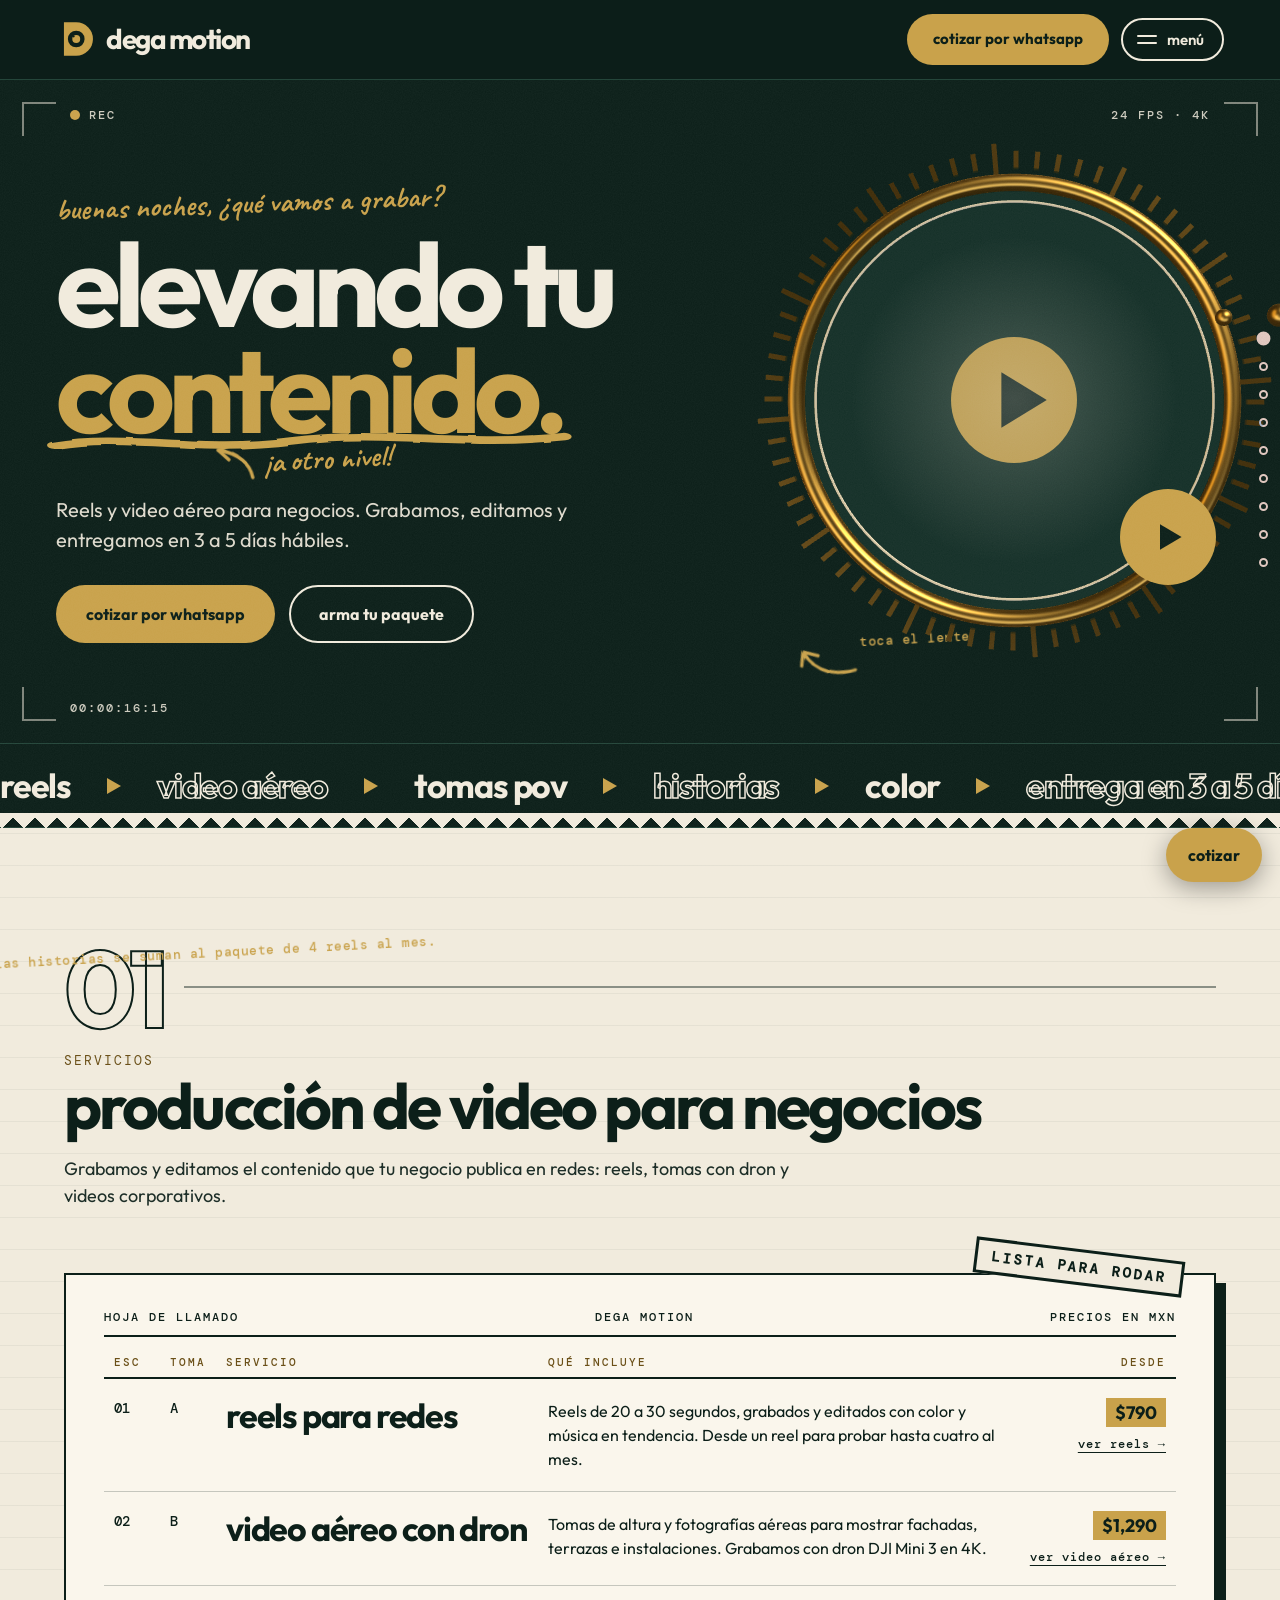
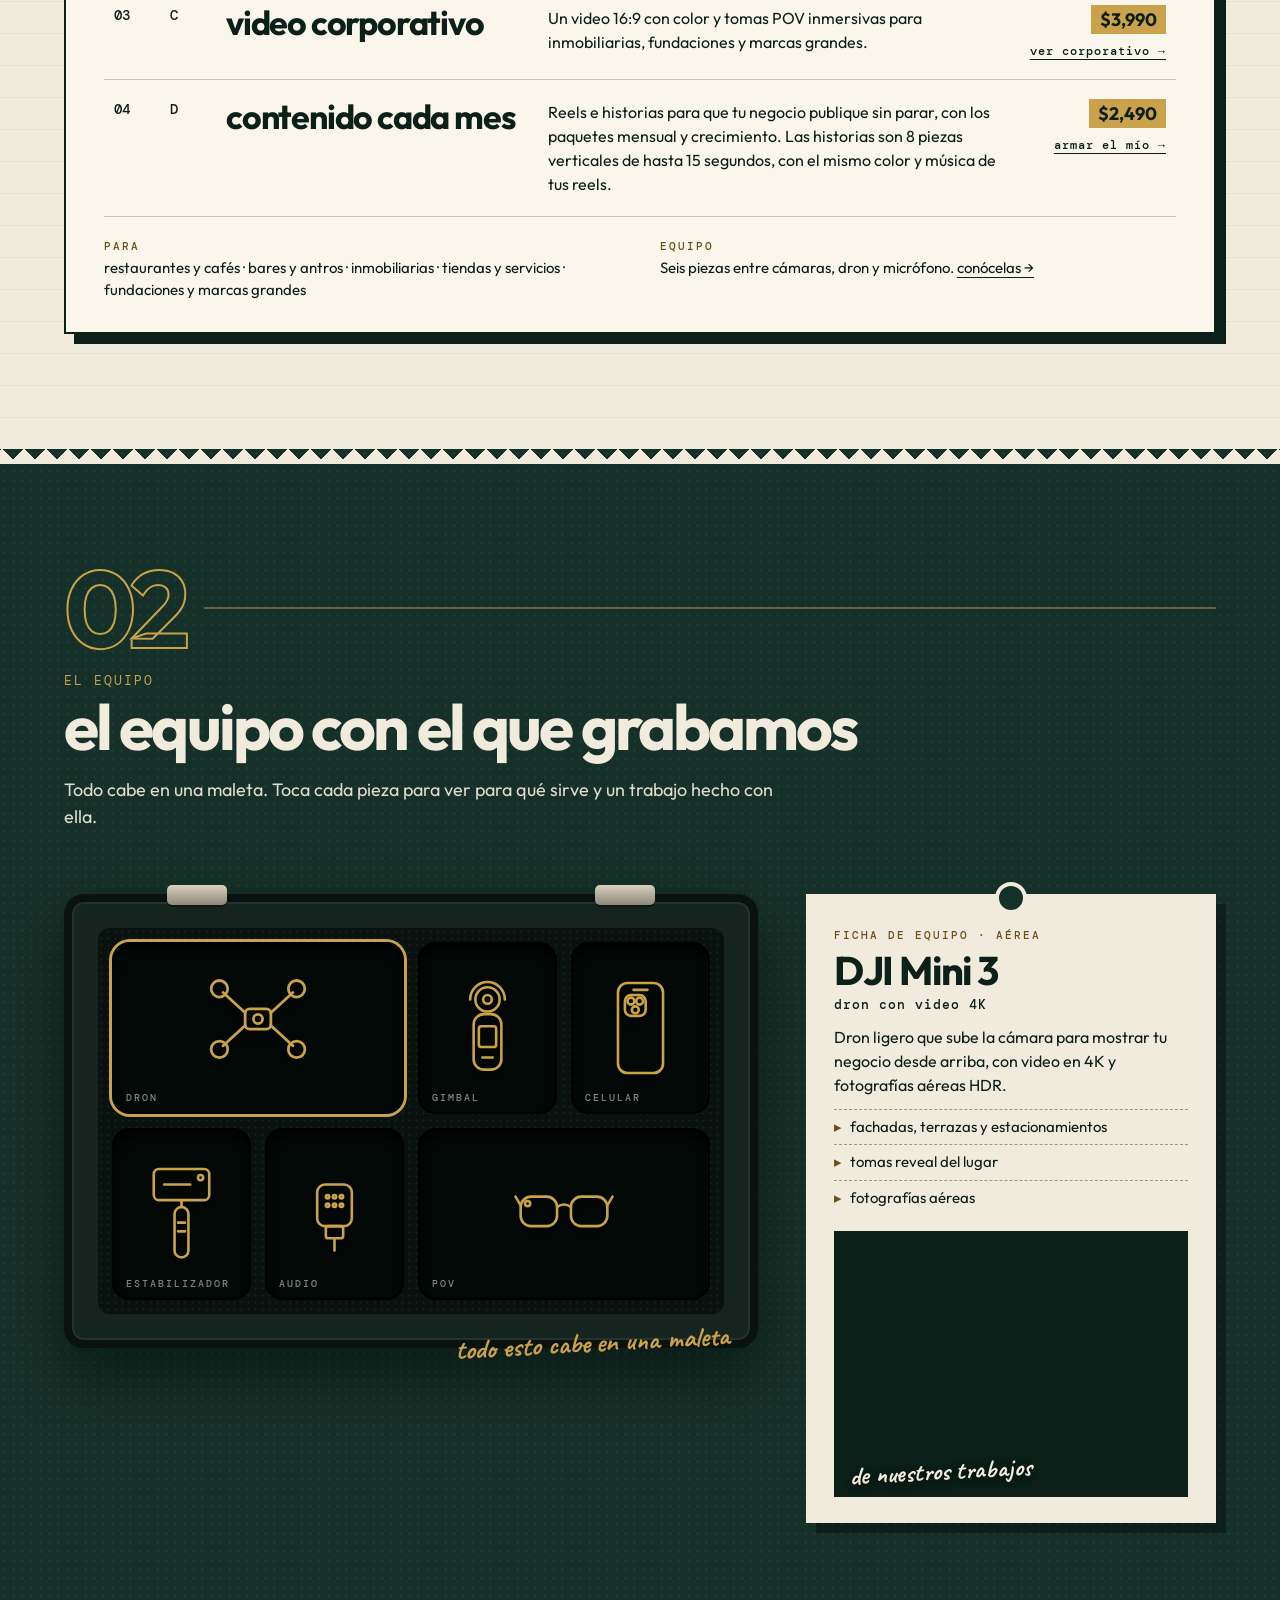
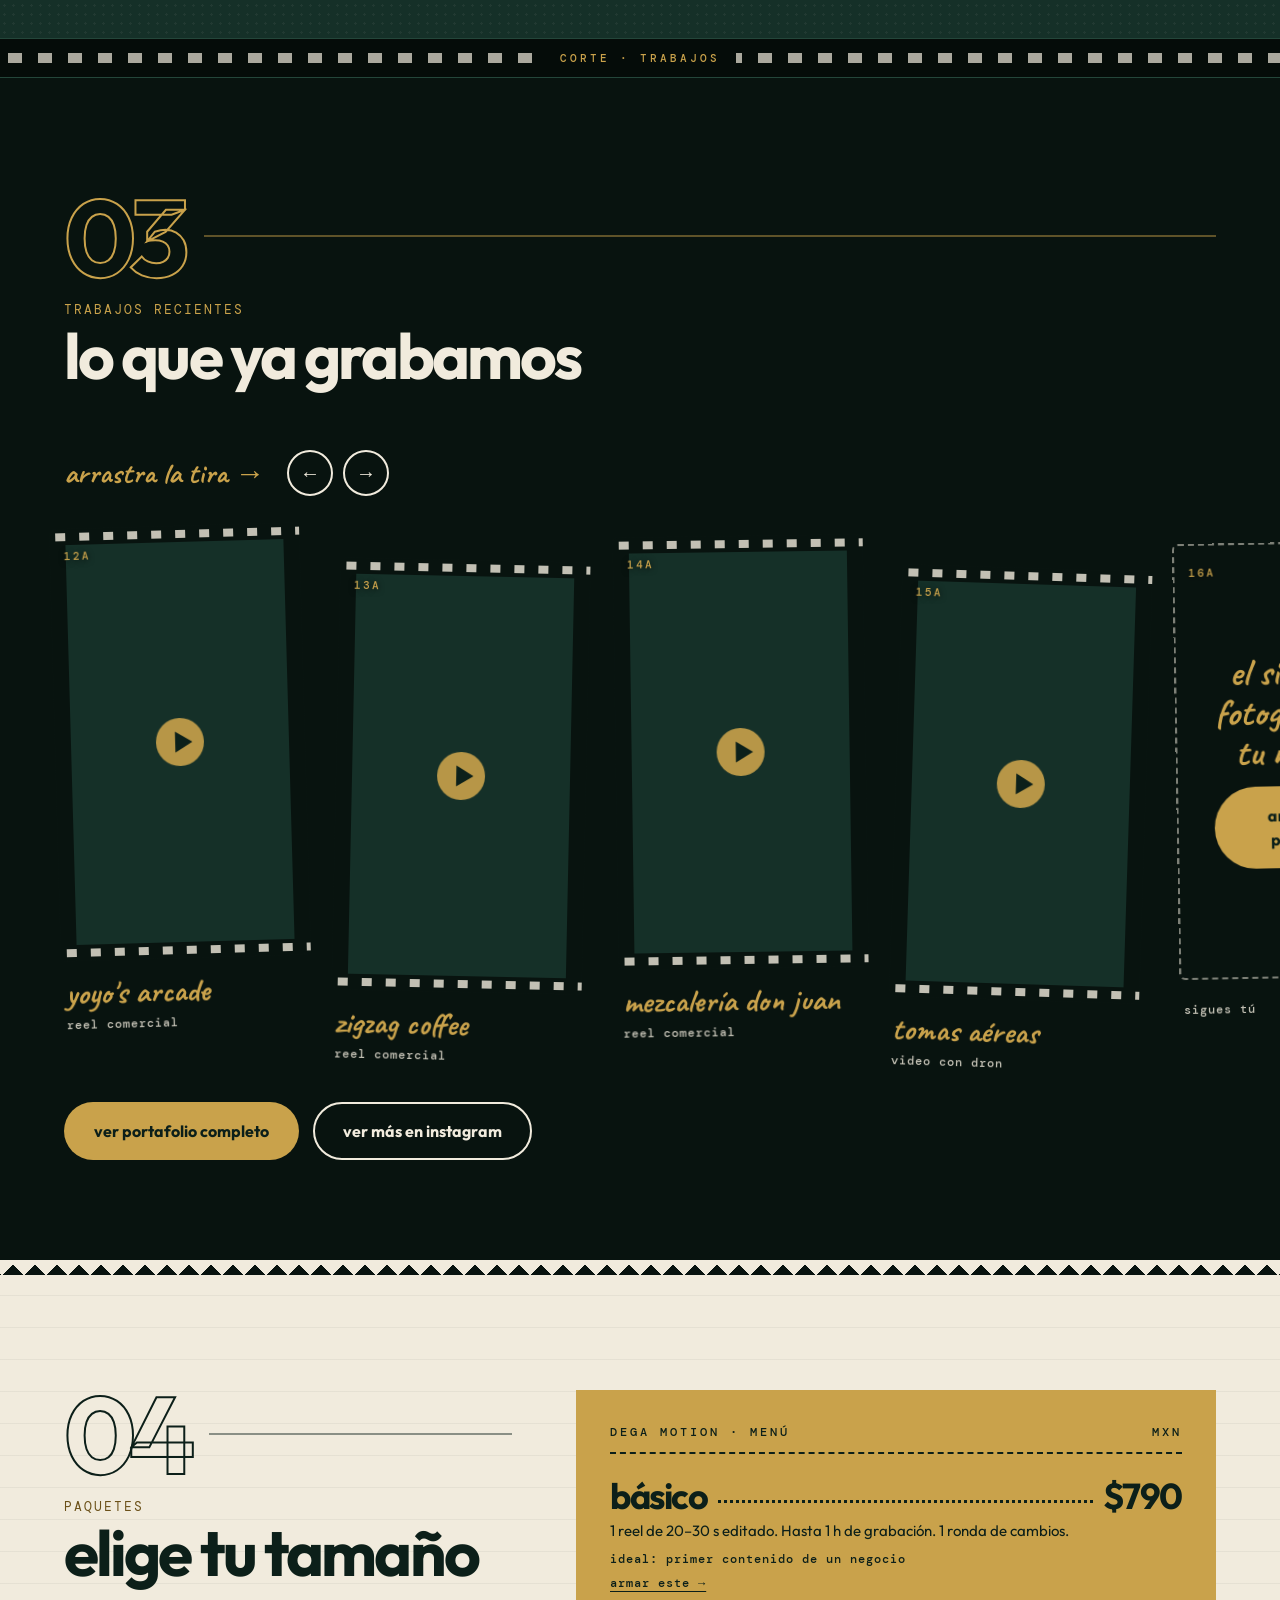
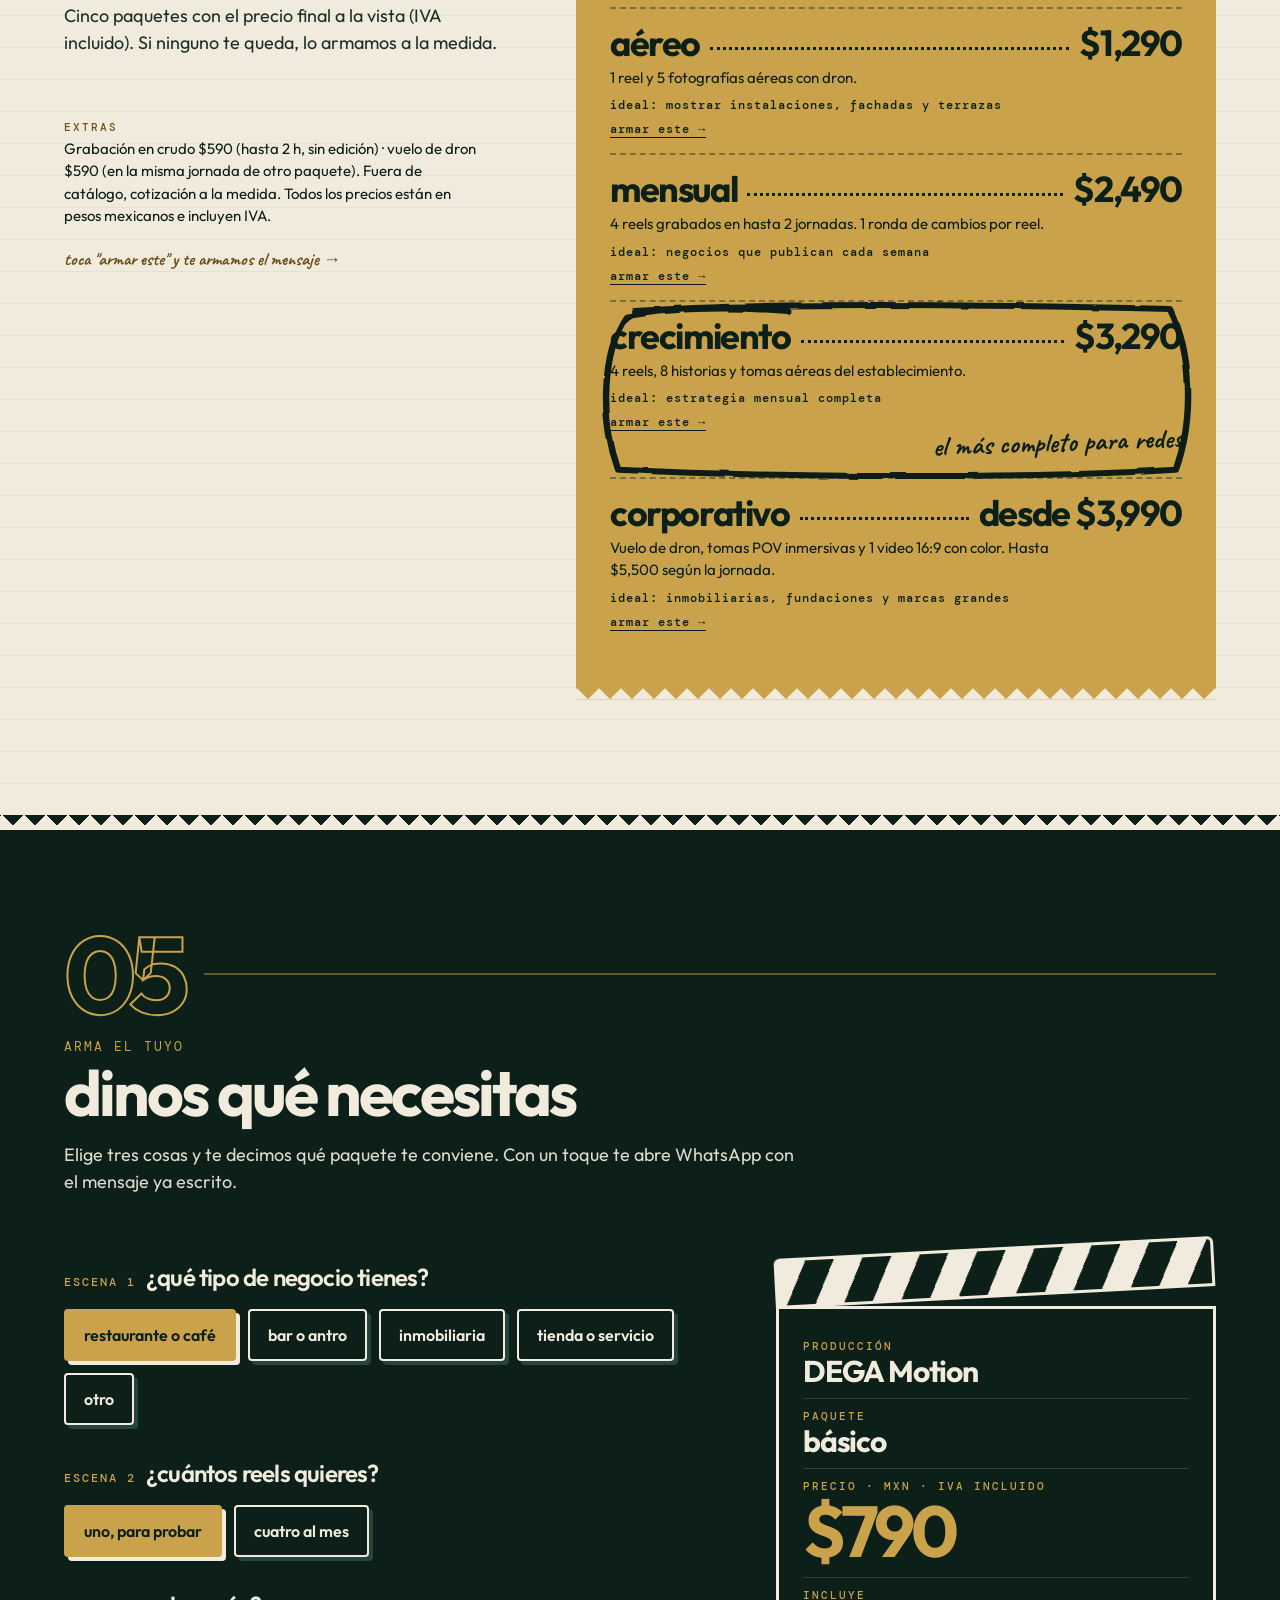
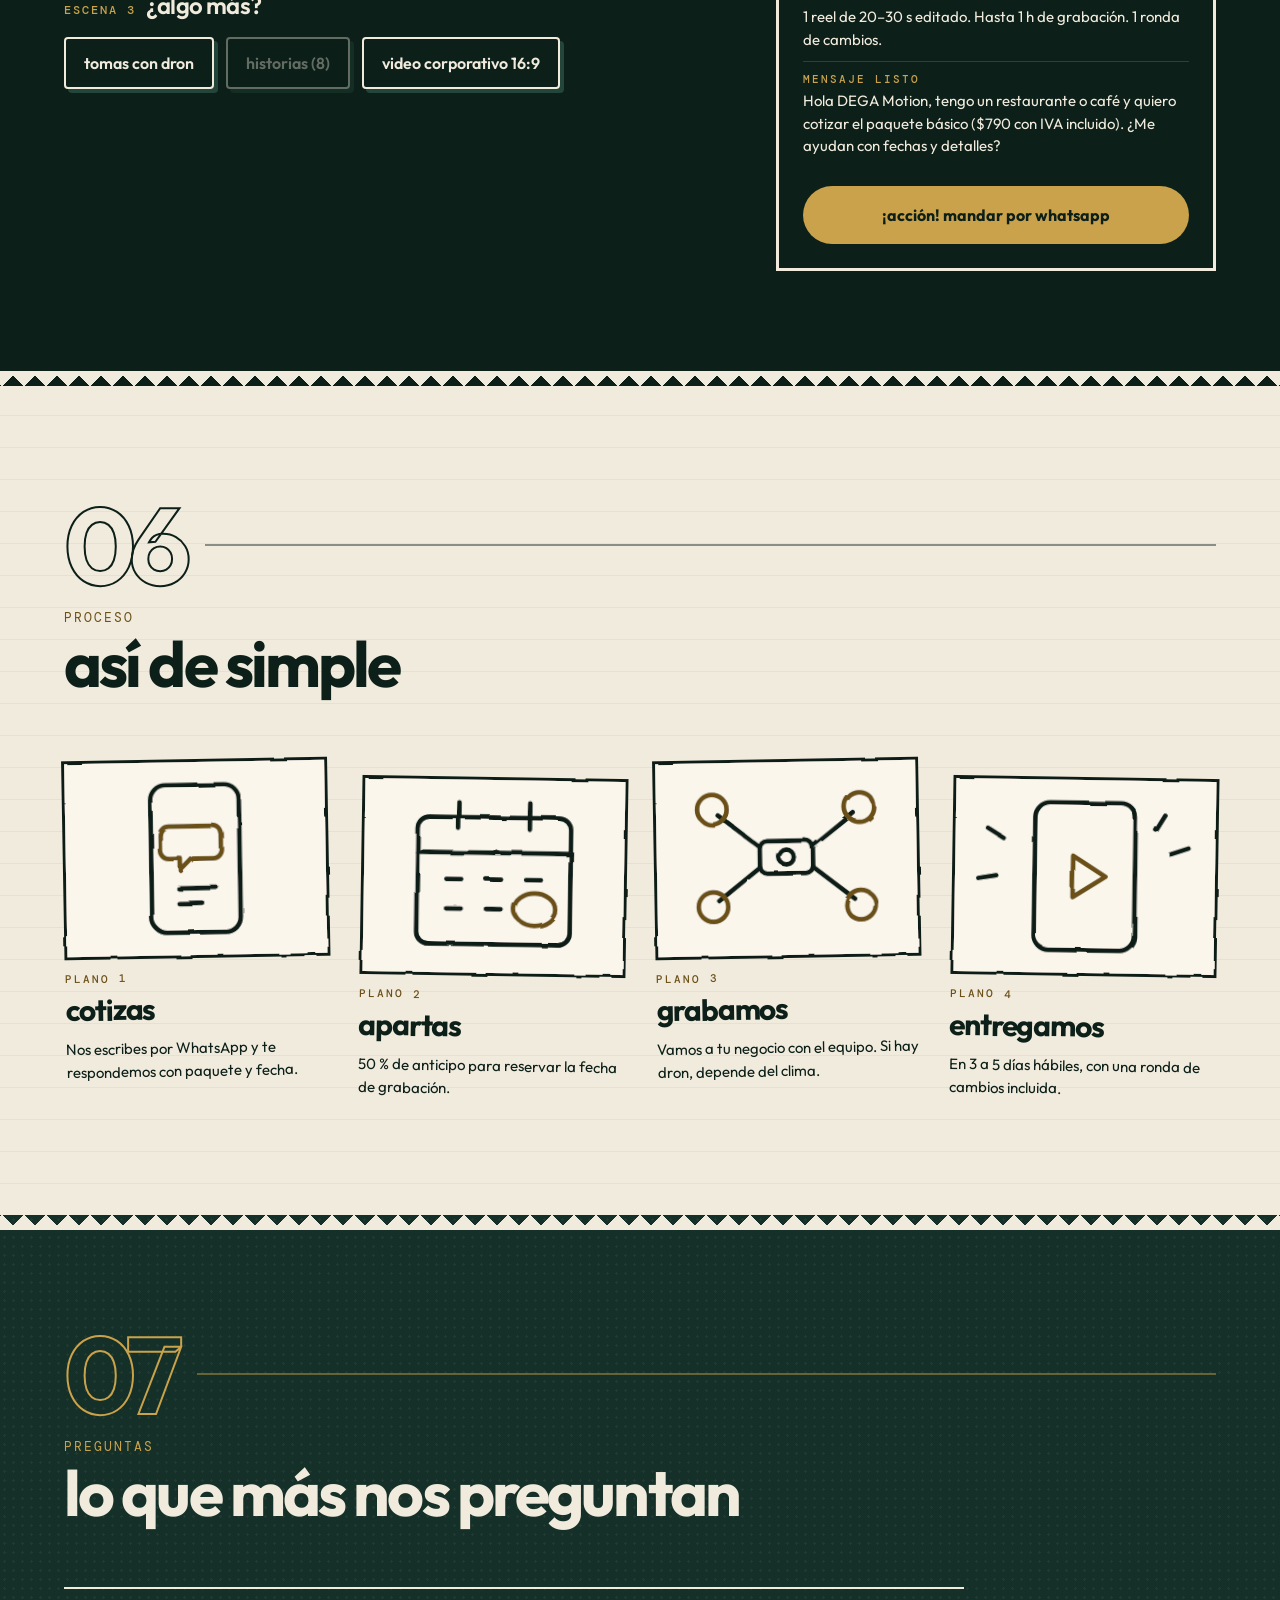
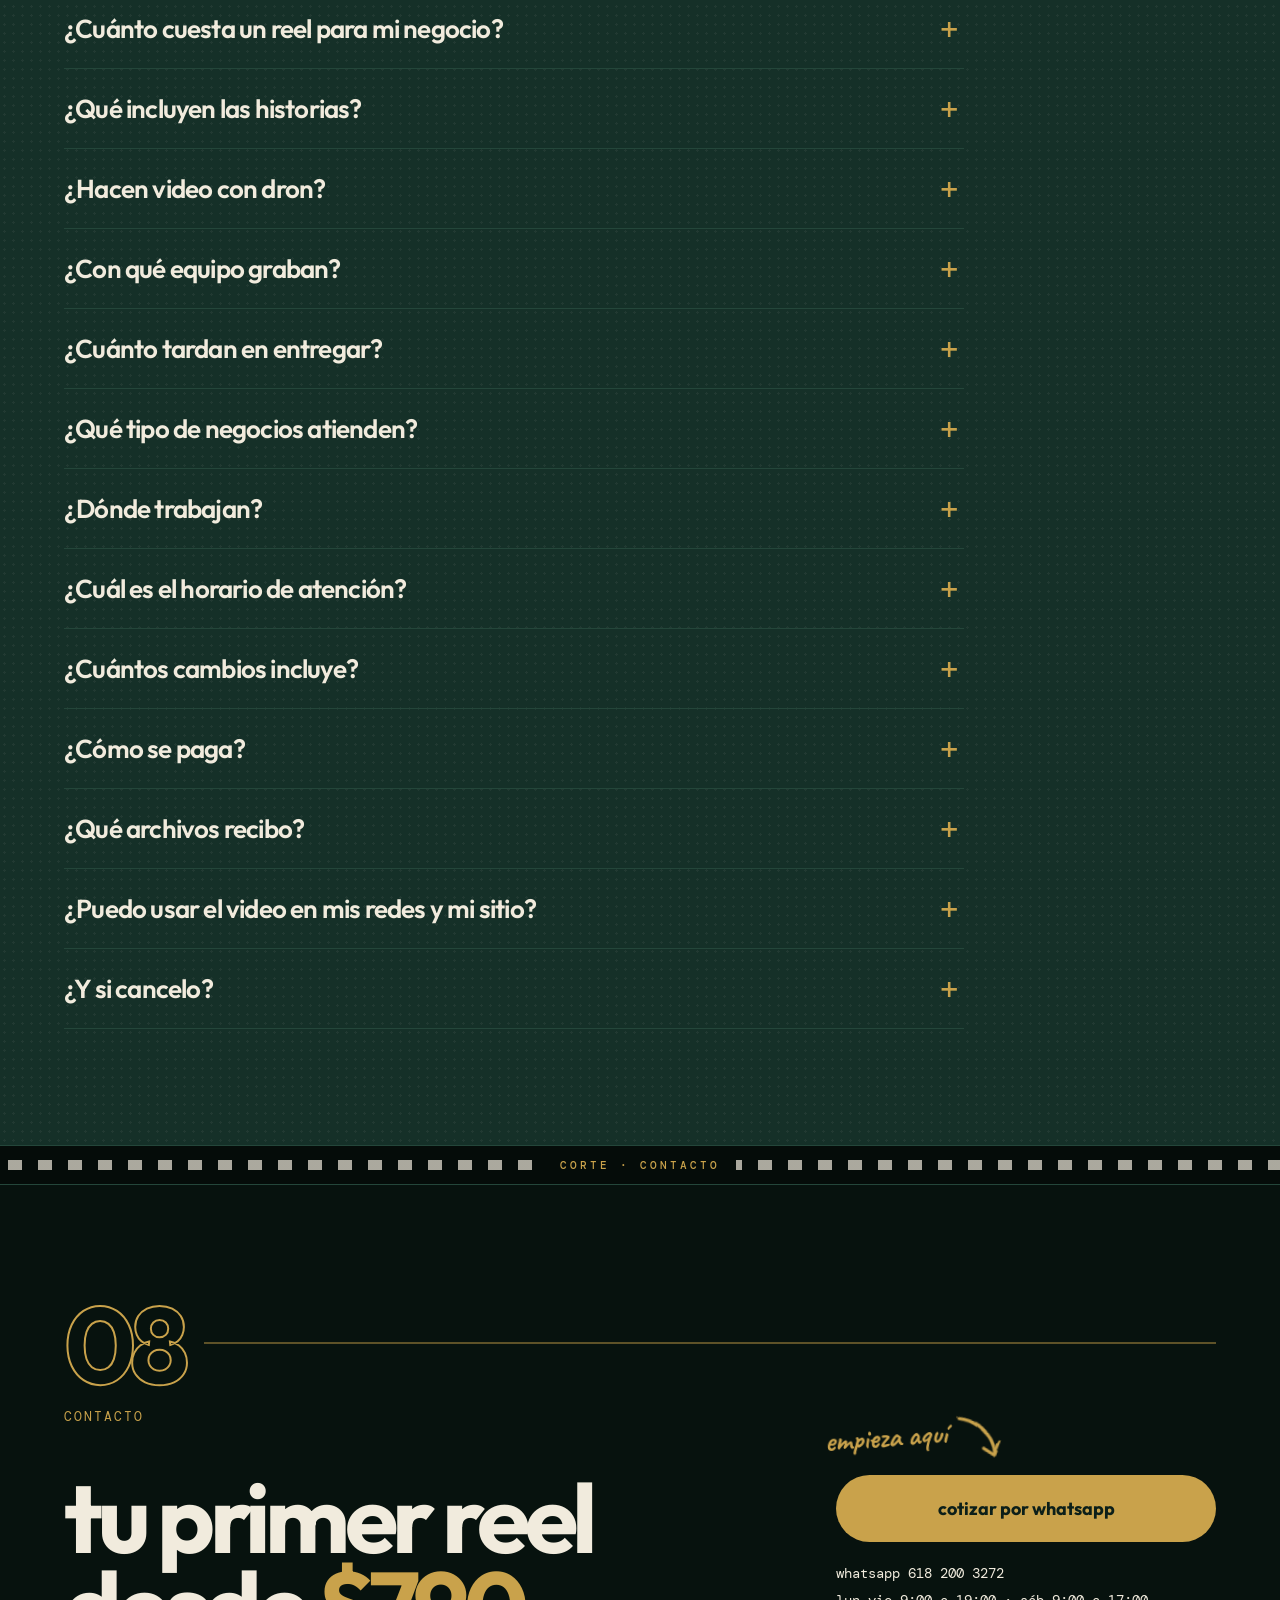
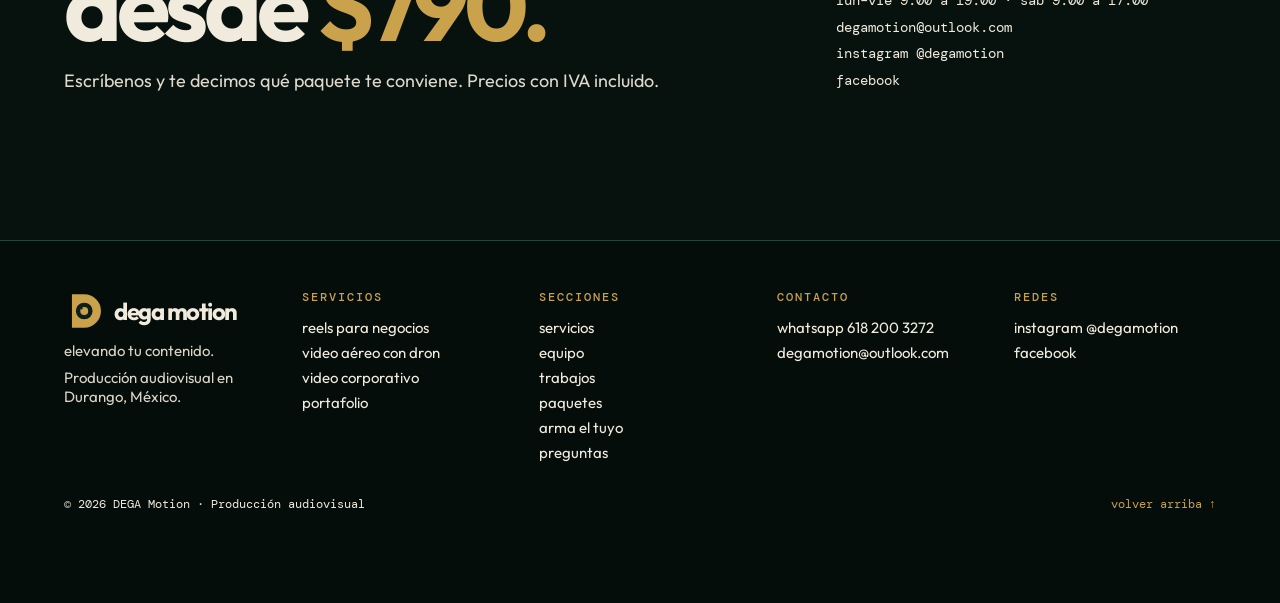
==== index.html @ 26758d65 "Precios: IVA incluido (texto, cotizador, FAQ y datos estructurados valueAddedTaxIncluded) Co-Authore" ====
<!doctype html>
<html lang="es-MX">
<head>
<meta charset="utf-8">
<meta name="viewport" content="width=device-width, initial-scale=1">
<title>Reels y video aéreo para negocios | DEGA Motion</title>
<meta name="description" content="Producción audiovisual para negocios: reels, video aéreo con dron y videos corporativos. Paquetes desde $790 MXN con IVA incluido y entrega en 3 a 5 días hábiles.">
<meta name="theme-color" content="#0C1F19">
<meta name="robots" content="index,follow,max-image-preview:large,max-snippet:-1,max-video-preview:-1">
<meta name="author" content="DEGA Motion">
<link rel="icon" href="assets/favicon.svg" type="image/svg+xml">
<link rel="icon" href="assets/favicon-32.png" sizes="32x32" type="image/png">
<link rel="apple-touch-icon" href="assets/apple-touch-icon.png">
<link rel="manifest" href="site.webmanifest">
<meta property="og:type" content="website">
<meta property="og:title" content="DEGA Motion | Reels y video aéreo para negocios">
<meta property="og:description" content="Elevando tu contenido. Reels, video aéreo con dron y videos corporativos. Paquetes desde $790 MXN con IVA incluido.">
<meta property="og:image" content="https://degamotion.com/assets/og-v4.png">
<meta property="og:image:width" content="1200">
<meta property="og:image:height" content="630">
<meta property="og:image:alt" content="DEGA Motion: elevando tu contenido.">
<meta property="og:url" content="https://degamotion.com/">
<meta property="og:locale" content="es_MX">
<meta property="og:site_name" content="DEGA Motion">
<meta name="twitter:card" content="summary_large_image">
<meta name="twitter:title" content="DEGA Motion | Reels y video aéreo para negocios">
<meta name="twitter:description" content="Elevando tu contenido. Paquetes desde $790 MXN, IVA incluido.">
<meta name="twitter:image" content="https://degamotion.com/assets/og-v4.png">
<link rel="canonical" href="https://degamotion.com/">
<link rel="alternate" hreflang="es-MX" href="https://degamotion.com/">
<link rel="alternate" hreflang="x-default" href="https://degamotion.com/">
<link rel="preconnect" href="https://fonts.googleapis.com">
<link rel="preconnect" href="https://fonts.gstatic.com" crossorigin>
<link rel="preconnect" href="https://res.cloudinary.com" crossorigin>
<link rel="preload" as="image" href="https://res.cloudinary.com/ducmuwzmg/video/upload/f_auto,q_auto:eco,c_limit,w_540,so_0/YoYos_Arcade_1_yzshin.jpg" fetchpriority="high">
<link rel="preload" as="style" href="https://fonts.googleapis.com/css2?family=Outfit:wght@400;500;600;700&family=DM+Mono:wght@400;500&family=Caveat:wght@600;700&display=swap" onload="this.onload=null;this.rel='stylesheet'">
<noscript><link rel="stylesheet" href="https://fonts.googleapis.com/css2?family=Outfit:wght@400;500;600;700&family=DM+Mono:wght@400;500&family=Caveat:wght@600;700&display=swap"></noscript>
<script type="application/ld+json">
{
 "@context": "https://schema.org",
 "@graph": [
  {
   "@type": "WebSite",
   "@id": "https://degamotion.com/#website",
   "url": "https://degamotion.com/",
   "name": "DEGA Motion",
   "inLanguage": "es-MX",
   "publisher": {
    "@id": "https://degamotion.com/#org"
   }
  },
  {
   "@type": "ProfessionalService",
   "@id": "https://degamotion.com/#org",
   "name": "DEGA Motion",
   "url": "https://degamotion.com/",
   "description": "Producción audiovisual para negocios: reels, video aéreo con dron y videos corporativos.",
   "logo": {
    "@type": "ImageObject",
    "url": "https://degamotion.com/assets/icon-512.png",
    "width": 512,
    "height": 512
   },
   "image": "https://degamotion.com/assets/og-v4.png",
   "telephone": "+52 618 200 3272",
   "email": "degamotion@outlook.com",
   "slogan": "elevando tu contenido.",
   "priceRange": "$790 - $5,500 MXN (IVA incluido)",
   "address": {
    "@type": "PostalAddress",
    "addressLocality": "Durango",
    "addressRegion": "Durango",
    "addressCountry": "MX"
   },
   "areaServed": [
    {
     "@type": "City",
     "name": "Durango"
    }
   ],
   "openingHoursSpecification": [
    {
     "@type": "OpeningHoursSpecification",
     "dayOfWeek": [
      "Monday",
      "Tuesday",
      "Wednesday",
      "Thursday",
      "Friday"
     ],
     "opens": "09:00",
     "closes": "19:00"
    },
    {
     "@type": "OpeningHoursSpecification",
     "dayOfWeek": "Saturday",
     "opens": "09:00",
     "closes": "17:00"
    }
   ],
   "sameAs": [
    "https://www.instagram.com/degamotion/",
    "https://www.facebook.com/profile.php?id=61576792566848"
   ],
   "hasOfferCatalog": {
    "@type": "OfferCatalog",
    "name": "Paquetes de producción audiovisual",
    "itemListElement": [
     {
      "@type": "Offer",
      "name": "Paquete básico",
      "description": "1 reel de 20 a 30 segundos editado, hasta 1 hora de grabación y 1 ronda de cambios.",
      "priceCurrency": "MXN",
      "availability": "https://schema.org/InStock",
      "itemOffered": {
       "@type": "Service",
       "name": "Reel para negocios"
      },
      "price": "790",
      "priceSpecification": {
       "@type": "UnitPriceSpecification",
       "price": "790",
       "priceCurrency": "MXN",
       "valueAddedTaxIncluded": true
      }
     },
     {
      "@type": "Offer",
      "name": "Paquete aéreo",
      "description": "1 reel y 5 fotografías aéreas con dron.",
      "priceCurrency": "MXN",
      "availability": "https://schema.org/InStock",
      "itemOffered": {
       "@type": "Service",
       "name": "Reel y fotografía aérea con dron"
      },
      "price": "1290",
      "priceSpecification": {
       "@type": "UnitPriceSpecification",
       "price": "1290",
       "priceCurrency": "MXN",
       "valueAddedTaxIncluded": true
      }
     },
     {
      "@type": "Offer",
      "name": "Paquete mensual",
      "description": "4 reels grabados en hasta 2 jornadas, con 1 ronda de cambios por reel.",
      "priceCurrency": "MXN",
      "availability": "https://schema.org/InStock",
      "itemOffered": {
       "@type": "Service",
       "name": "Reels mensuales para redes"
      },
      "price": "2490",
      "priceSpecification": {
       "@type": "UnitPriceSpecification",
       "price": "2490",
       "priceCurrency": "MXN",
       "valueAddedTaxIncluded": true
      }
     },
     {
      "@type": "Offer",
      "name": "Paquete crecimiento",
      "description": "4 reels, 8 historias y tomas aéreas del establecimiento.",
      "priceCurrency": "MXN",
      "availability": "https://schema.org/InStock",
      "itemOffered": {
       "@type": "Service",
       "name": "Contenido mensual completo para redes"
      },
      "price": "3290",
      "priceSpecification": {
       "@type": "UnitPriceSpecification",
       "price": "3290",
       "priceCurrency": "MXN",
       "valueAddedTaxIncluded": true
      }
     },
     {
      "@type": "Offer",
      "name": "Paquete corporativo",
      "description": "Vuelo de dron, tomas POV inmersivas y 1 video 16:9 con color.",
      "priceCurrency": "MXN",
      "availability": "https://schema.org/InStock",
      "itemOffered": {
       "@type": "Service",
       "name": "Video corporativo"
      },
      "priceSpecification": {
       "@type": "PriceSpecification",
       "minPrice": 3990,
       "maxPrice": 5500,
       "priceCurrency": "MXN",
       "valueAddedTaxIncluded": true
      }
     }
    ]
   }
  },
  {
   "@type": "FAQPage",
   "@id": "https://degamotion.com/#faq",
   "inLanguage": "es-MX",
   "mainEntity": [
    {
     "@type": "Question",
     "name": "¿Cuánto cuesta un reel para mi negocio?",
     "acceptedAnswer": {
      "@type": "Answer",
      "text": "Un reel de 20 a 30 segundos cuesta $790 MXN en el paquete básico. Los paquetes van de $790 a $5,500 MXN según lo que necesites. Todos los precios incluyen IVA. Puedes armar el tuyo en esta misma página."
     }
    },
    {
     "@type": "Question",
     "name": "¿Qué incluyen las historias?",
     "acceptedAnswer": {
      "@type": "Answer",
      "text": "Las 8 historias son piezas verticales (9:16) de hasta 15 segundos para Instagram y Facebook, editadas con el mismo color y música que tus reels. Se arman con el material de la misma jornada de grabación, así que no hay que pagar otra jornada, y se entregan junto con los reels. En el paquete crecimiento van incluidas; sumadas al mensual cuestan $210 MXN."
     }
    },
    {
     "@type": "Question",
     "name": "¿Hacen video con dron?",
     "acceptedAnswer": {
      "@type": "Answer",
      "text": "Sí. El paquete aéreo ($1,290 MXN) incluye 1 reel y 5 fotografías aéreas, y el vuelo de dron se puede sumar a otro paquete por $590 MXN. El vuelo depende del clima, sin lluvia ni viento fuerte; si no se puede volar, reagendamos sin costo."
     }
    },
    {
     "@type": "Question",
     "name": "¿Con qué equipo graban?",
     "acceptedAnswer": {
      "@type": "Answer",
      "text": "Grabamos con iPhone 15, DJI Osmo Pocket 3, DJI Osmo Mobile SE, micrófono DJI Mic Mini y dron DJI Mini 3 con video en 4K. Para tomas POV usamos lentes Ray-Ban Meta, que van en el paquete corporativo o se cotizan aparte."
     }
    },
    {
     "@type": "Question",
     "name": "¿Cuánto tardan en entregar?",
     "acceptedAnswer": {
      "@type": "Answer",
      "text": "La entrega es de 3 a 5 días hábiles después de la grabación."
     }
    },
    {
     "@type": "Question",
     "name": "¿Qué tipo de negocios atienden?",
     "acceptedAnswer": {
      "@type": "Answer",
      "text": "Restaurantes, cafés, bares, inmobiliarias, tiendas y servicios, fundaciones y marcas grandes. Si no ves el tuyo, escríbenos y lo platicamos."
     }
    },
    {
     "@type": "Question",
     "name": "¿Dónde trabajan?",
     "acceptedAnswer": {
      "@type": "Answer",
      "text": "Estamos en Durango, México, y grabamos en la ciudad de Durango. Si tu negocio está en otro municipio también vamos: se cotiza cubriendo los viáticos de transporte correspondientes."
     }
    },
    {
     "@type": "Question",
     "name": "¿Cuál es el horario de atención?",
     "acceptedAnswer": {
      "@type": "Answer",
      "text": "Atendemos de lunes a viernes de 9:00 a 19:00 y los sábados de 9:00 a 17:00. Escríbenos por WhatsApp y te respondemos en ese horario."
     }
    },
    {
     "@type": "Question",
     "name": "¿Cuántos cambios incluye?",
     "acceptedAnswer": {
      "@type": "Answer",
      "text": "Una ronda de cambios de edición está incluida. Los cambios adicionales o una re-edición completa cuestan $200 MXN por hora. Volver a grabar genera honorarios aparte."
     }
    },
    {
     "@type": "Question",
     "name": "¿Cómo se paga?",
     "acceptedAnswer": {
      "@type": "Answer",
      "text": "50 % de anticipo para apartar la fecha y 50 % contra la entrega del material final. Los precios publicados ya incluyen IVA y emitimos factura (CFDI)."
     }
    },
    {
     "@type": "Question",
     "name": "¿Qué archivos recibo?",
     "acceptedAnswer": {
      "@type": "Answer",
      "text": "Archivos MP4 (H.264), 1080p a 60 cuadros por segundo, listos para redes. No se entregan proyectos editables."
     }
    },
    {
     "@type": "Question",
     "name": "¿Puedo usar el video en mis redes y mi sitio?",
     "acceptedAnswer": {
      "@type": "Answer",
      "text": "Sí, al liquidar el 100 %. DEGA Motion conserva el derecho de usarlo en su portafolio."
     }
    },
    {
     "@type": "Question",
     "name": "¿Y si cancelo?",
     "acceptedAnswer": {
      "@type": "Answer",
      "text": "Con 24 horas o más de aviso se reagenda una vez. Con menos de 24 horas, el anticipo no se devuelve."
     }
    }
   ]
  }
 ]
}
</script>
<script type="importmap">{"imports":{"three":"./assets/vendor/three.module.min.js"}}</script>
<style>
:root{--bos:#0C1F19;--mus:#153028;--hue:#F1EBDD;--lat:#C9A24B;--lin:#24463A;--tinta:#6B5018}
*{box-sizing:border-box}
html{scroll-behavior:smooth;overflow-x:clip}
body{margin:0;background:var(--bos);color:var(--hue);font-family:'Outfit',system-ui,sans-serif;line-height:1.5;-webkit-font-smoothing:antialiased;overflow-x:hidden}
a{color:inherit;text-decoration:none}
a:focus-visible,button:focus-visible,summary:focus-visible,.strip:focus-visible{outline:3px solid var(--lat);outline-offset:3px;border-radius:6px}
.skip{position:absolute;left:-999px;top:8px;background:var(--lat);color:var(--bos);padding:10px 16px;border-radius:99px;font-weight:700;z-index:300}
.skip:focus{left:12px}
.wrap{max-width:1232px;margin:0 auto;padding:0 32px}
.mono{font-family:'DM Mono',monospace}
.tag{font-family:'DM Mono',monospace;font-size:13px;letter-spacing:2px;color:var(--lat);text-transform:uppercase}
.hand{font-family:'Caveat','Comic Sans MS',cursive;font-weight:700;font-size:30px;line-height:1.05;color:var(--lat)}
h1,h2,h3{margin:0;font-weight:700}
h2{font-size:clamp(38px,5.6vw,64px);letter-spacing:-.045em;line-height:.95;margin-top:10px}
.btn{display:inline-block;padding:15px 28px;border-radius:99px;font-weight:700;font-size:16px;border:2px solid transparent;cursor:pointer;will-change:transform;font-family:inherit}
.btn-lat{background:var(--lat);color:var(--bos)}
.btn-lat:hover{background:#d8b45c}
.btn-line{border-color:var(--hue);color:var(--hue);background:transparent}
.btn-line:hover{background:var(--hue);color:var(--bos)}
.paper{background:var(--hue);color:var(--bos)}
.paper .tag{color:var(--tinta)}
.paper .hand{color:var(--tinta)}
.sec{padding-top:84px;padding-bottom:84px}

/* grano de película */
.grain{position:fixed;inset:-60px;pointer-events:none;z-index:150;opacity:.06;background-image:url("data:image/svg+xml;utf8,<svg xmlns='http://www.w3.org/2000/svg' width='180' height='180'><filter id='n'><feTurbulence type='fractalNoise' baseFrequency='.9' numOctaves='2' stitchTiles='stitch'/><feColorMatrix values='0 0 0 0 1 0 0 0 0 1 0 0 0 0 1 0 0 0 .7 0'/></filter><rect width='100%' height='100%' filter='url(%23n)'/></svg>");animation:gr .9s steps(5) infinite}
@keyframes gr{0%{transform:translate(0,0)}20%{transform:translate(-24px,18px)}40%{transform:translate(20px,-30px)}60%{transform:translate(-34px,-10px)}80%{transform:translate(28px,26px)}100%{transform:translate(0,0)}}

/* progreso y mira */
.prog{position:fixed;left:0;top:0;height:3px;width:0;background:var(--lat);z-index:260}
.cur{position:fixed;left:0;top:0;width:40px;height:40px;margin:-20px 0 0 -20px;pointer-events:none;z-index:280;display:none;color:var(--hue);mix-blend-mode:difference}
.cur.on{display:block}
.cur svg{width:40px;height:40px;display:block;transition:transform .25s cubic-bezier(.2,.8,.2,1)}
.cur.lock svg{transform:scale(.62)}
.cur.big svg{transform:scale(1.7)}
.cur span{position:absolute;left:50%;top:100%;transform:translate(-50%,6px);font:500 11px 'DM Mono',monospace;letter-spacing:2px;white-space:nowrap}

/* menú */
header{position:sticky;top:0;z-index:200;background:rgba(12,31,25,.92);backdrop-filter:blur(8px);border-bottom:1px solid var(--lin)}
.nav{display:flex;flex-wrap:wrap;gap:12px 28px;justify-content:space-between;align-items:center;padding:14px 32px;max-width:1232px;margin:0 auto}
.brand{display:flex;align-items:center;gap:10px;font-size:28px;font-weight:700;letter-spacing:-1.5px}
.brand svg{width:44px;height:44px;margin-right:-4px;transition:transform .6s cubic-bezier(.2,.8,.2,1)}
.brand:hover svg{transform:scale(1.12)}
.links{display:flex;flex-wrap:wrap;gap:6px 24px;font-weight:500}
.links a{padding:8px 2px;position:relative}
.links a::after{content:"";position:absolute;left:0;right:0;bottom:2px;height:2px;background:var(--lat);transform:scaleX(0);transform-origin:left;transition:transform .25s}
.links a:hover::after,.links a[aria-current]::after{transform:scaleX(1)}

/* portada = visor de cámara */
.vf{position:relative}
.bk{position:absolute;width:34px;height:34px;border:2px solid rgba(241,235,221,.5)}
.bk.tl{left:22px;top:22px;border-right:0;border-bottom:0}
.bk.tr{right:22px;top:22px;border-left:0;border-bottom:0}
.bk.bl{left:22px;bottom:22px;border-right:0;border-top:0}
.bk.br{right:22px;bottom:22px;border-left:0;border-top:0}
.hud{position:absolute;font:500 12px 'DM Mono',monospace;letter-spacing:2px;color:rgba(241,235,221,.85)}
.hud.rec{left:70px;top:27px;display:flex;align-items:center;gap:9px}
.hud.rec i{width:10px;height:10px;border-radius:50%;background:var(--lat);animation:bl 1.1s steps(2) infinite}
@keyframes bl{50%{opacity:.1}}
.hud.fps{right:70px;top:27px}
.hud.tc{left:70px;bottom:27px}
.hero{display:flex;flex-wrap:wrap;gap:48px;align-items:center;padding:78px 32px 100px;max-width:1232px;margin:0 auto}
.hero .txt{flex:1 1 540px;min-width:0}
.greet{display:inline-block;transform:rotate(-2deg);margin-bottom:6px}
.hero h1{font-size:clamp(54px,9.4vw,118px);line-height:.9;letter-spacing:-.058em;margin-top:6px}
.hero h1 .w{display:inline-block;opacity:0;transform:translateY(46px);animation:up .7s cubic-bezier(.2,.8,.2,1) forwards;animation-delay:calc(var(--i)*70ms + 60ms)}
@keyframes up{to{opacity:1;transform:none}}
.hl{position:relative;display:inline-block;color:var(--lat);font-style:normal}
.scr{position:absolute;left:-2%;bottom:-.1em;width:104%;height:.22em;overflow:visible}
.draw path{stroke-dasharray:1;stroke-dashoffset:1}
.in .draw path,.go .draw path{animation:dr 1.1s .5s cubic-bezier(.5,0,.2,1) forwards}
@keyframes dr{to{stroke-dashoffset:0}}
.rico-note{position:absolute;left:30%;top:calc(100% + .06em);display:flex;align-items:flex-start;gap:6px;font-size:30px;letter-spacing:0;line-height:1;white-space:nowrap;transform:rotate(-3deg);font-weight:700;font-style:normal;color:var(--lat)}
.rico-note svg{width:50px;height:38px;flex:none;margin-top:-6px}
.hero p.lead{font-size:20px;max-width:540px;margin:52px 0 0;opacity:.92}
.cta{display:flex;flex-wrap:wrap;gap:14px;margin-top:30px}
.reel{flex:0 1 420px;min-width:260px;max-width:420px;width:100%;position:relative}
.tilt{will-change:transform;transform:perspective(900px) rotateX(0) rotateY(0)}
.circle{width:100%;aspect-ratio:1;border-radius:50%;background:var(--mus);overflow:hidden;position:relative;display:flex;align-items:center;justify-content:center}
.circle video{position:absolute;inset:0;width:100%;height:100%;object-fit:cover}
.circle .glare{position:absolute;inset:0;border-radius:50%;background:radial-gradient(circle at var(--gx,30%) var(--gy,20%),rgba(241,235,221,.22),transparent 55%);pointer-events:none}
#lens3d{position:absolute;left:-17.5%;top:-17.5%;width:135%;height:135%;pointer-events:none;z-index:3}
.no-webgl #lens3d{display:none}
.no-webgl .circle{box-shadow:0 0 0 6px var(--lat)}
.play{position:absolute;right:2%;bottom:6%;width:96px;height:96px;border-radius:50%;background:var(--lat);display:flex;align-items:center;justify-content:center;z-index:4;border:0;cursor:pointer;transition:transform .25s}
.play:hover{transform:scale(1.08)}
.play svg{width:40px;height:40px}
.hint{position:absolute;left:-6px;bottom:-62px;display:flex;align-items:flex-start;gap:4px;transition:opacity .4s;transform:rotate(-3deg)}
.hint svg{width:58px;height:40px;transform:rotate(-8deg) translateY(6px)}

/* cinta */
.mq{overflow:hidden;border-block:1px solid var(--lin);padding:16px 0;background:var(--bos)}
.mq .tr{display:flex;gap:36px;align-items:center;white-space:nowrap;width:max-content;animation:mq 38s linear infinite}
.mq:hover .tr{animation-play-state:paused}
.mq b{font-size:34px;letter-spacing:-1.2px;font-weight:700}
.mq b:nth-of-type(even){color:transparent;-webkit-text-stroke:1.5px var(--hue)}
.mq i{width:0;height:0;border-left:14px solid var(--lat);border-top:8px solid transparent;border-bottom:8px solid transparent;display:inline-block}
@keyframes mq{to{transform:translateX(-50%)}}

section{scroll-margin-top:90px}
.rv{opacity:0;transform:translateY(28px);transition:opacity .8s cubic-bezier(.2,.8,.2,1),transform .8s cubic-bezier(.2,.8,.2,1);transition-delay:var(--d,0ms)}
.rv.in{opacity:1;transform:none}

/* hoja de llamado */
.sheet{background:#faf6ec;border:2px solid var(--bos);padding:34px 38px 30px;position:relative;box-shadow:10px 10px 0 var(--bos);margin-top:34px}
.sh-top{display:flex;justify-content:space-between;gap:10px 24px;flex-wrap:wrap;font:500 12px 'DM Mono',monospace;letter-spacing:2px;border-bottom:2px solid var(--bos);padding-bottom:10px;margin-bottom:6px}
table.cs{width:100%;border-collapse:collapse}
.cs th{font:500 11px 'DM Mono',monospace;letter-spacing:2px;text-align:left;padding:12px 10px 8px;border-bottom:2px solid var(--bos);color:var(--tinta)}
.cs td{padding:20px 10px;border-bottom:1px solid rgba(12,31,25,.22);vertical-align:top;font-size:16px}
.cs td.n,.cs td.t{font:500 14px 'DM Mono',monospace;width:56px}
.cs td.s a{text-decoration:underline;text-decoration-thickness:2px;text-underline-offset:6px;text-decoration-color:transparent;transition:text-decoration-color .2s}
.cs td.s a:hover{text-decoration-color:var(--bos)}
.cs td.s{font-size:clamp(24px,3vw,34px);font-weight:700;letter-spacing:-1.2px;line-height:1;width:30%}
.cs td.p{font-weight:700;white-space:nowrap;text-align:right;font-size:18px}
.cs td.p span{background:var(--lat);padding:3px 9px}
.cs td.p a{display:block;margin-top:10px;font:500 12px 'DM Mono',monospace;letter-spacing:1px;text-decoration:underline;text-underline-offset:4px;font-weight:500}
.cs tbody tr{transition:background .2s}
.cs tbody tr:hover{background:rgba(201,162,75,.2)}
.sh-foot{display:flex;flex-wrap:wrap;gap:22px 40px;margin-top:22px;font-size:15px}
.sh-foot b{font:500 11px 'DM Mono',monospace;letter-spacing:2px;color:var(--tinta);display:block;margin-bottom:4px}
.sh-foot div{flex:1 1 280px;min-width:0}
.stamp{position:absolute;right:30px;top:-26px;transform:rotate(7deg);border:3px solid var(--bos);padding:6px 14px;font:700 14px 'DM Mono',monospace;letter-spacing:3px;background:var(--hue);color:var(--bos)}
.sheet-note{position:absolute;right:46px;bottom:-62px;transform:rotate(-3deg);display:flex;align-items:flex-start;gap:4px}
.sheet-note svg{width:60px;height:42px;transform:rotate(-30deg) translateY(-6px)}

/* tira de película */
.strip{display:flex;gap:30px;overflow-x:auto;padding:52px max(32px,calc((100vw - 1232px)/2 + 32px)) 70px;scroll-snap-type:x proximity;cursor:grab;scrollbar-width:thin;scrollbar-color:var(--lat) var(--mus)}
.strip.drag{cursor:grabbing;scroll-snap-type:none}
.fr{flex:0 0 250px;scroll-snap-align:center;transform:rotate(var(--r,0deg)) translateY(var(--y,0px));transition:transform .4s cubic-bezier(.2,.8,.2,1)}
.fr:hover{transform:rotate(0deg) translateY(calc(var(--y,0px) - 8px))}
.film{background:#08130f;padding:16px 0;border-radius:6px;position:relative}
.film::before,.film::after{content:"";position:absolute;left:0;right:0;height:8px;background:repeating-linear-gradient(90deg,transparent 0 6px,rgba(241,235,221,.8) 6px 16px,transparent 16px 24px)}
.film::before{top:4px}.film::after{bottom:4px}
.film .no{position:absolute;left:14px;top:20px;z-index:2;font:500 11px 'DM Mono',monospace;letter-spacing:2px;color:var(--lat);text-shadow:0 1px 6px rgba(0,0,0,.8)}
.film .mv{height:400px;margin:0 16px;background:var(--mus);position:relative;overflow:hidden;display:flex;align-items:center;justify-content:center}
.film .mv svg{width:48px;height:48px;opacity:.9}
.film .mv video{position:absolute;inset:0;width:100%;height:100%;object-fit:cover}
.fr .cap{margin-top:16px;padding-left:4px}
.fr .cap .hand{font-size:32px;display:block}
.fr .cap small{font:500 12px 'DM Mono',monospace;letter-spacing:1px;opacity:.8}
.fr.next .film{background:transparent;border:2px dashed rgba(241,235,221,.5)}
.fr.next .film::before,.fr.next .film::after{display:none}
.fr.next .mv{background:transparent;flex-direction:column;gap:14px;text-align:center;padding:20px}
.fr.next .mv .hand{font-size:38px}

/* menú de paquetes */
.menu-wrap{display:flex;flex-wrap:wrap;gap:48px 64px;align-items:flex-start}
.menu-l{flex:1 1 320px;min-width:0}
.menu-l p{font-size:18px;max-width:420px;margin:16px 0 0}
.menu-l .ex{margin-top:26px;font-size:15px;max-width:420px}
.menu-l .ex b{font:500 11px 'DM Mono',monospace;letter-spacing:2px;color:var(--tinta);display:block;margin-bottom:4px}
.ticket{flex:1 1 520px;min-width:0;max-width:640px;background:var(--lat);color:var(--bos);padding:34px 34px 54px;position:relative;transform:rotate(.7deg);-webkit-mask:conic-gradient(from -45deg at bottom,#0000,#000 1deg 89deg,#0000 90deg) 50%/22px 100%;mask:conic-gradient(from -45deg at bottom,#0000,#000 1deg 89deg,#0000 90deg) 50%/22px 100%}
.tk-h{font:500 12px 'DM Mono',monospace;letter-spacing:3px;border-bottom:2px dashed var(--bos);padding-bottom:12px;margin-bottom:8px;display:flex;justify-content:space-between;gap:10px;flex-wrap:wrap}
.menu{list-style:none;padding:0;margin:0}
.menu li{padding:16px 0 14px;border-bottom:2px dashed rgba(12,31,25,.4);position:relative}
.menu li:last-child{border-bottom:0}
.mrow{display:flex;align-items:baseline;gap:10px}
.mrow b{font-size:clamp(26px,3.4vw,36px);letter-spacing:-1.4px;line-height:1}
.mrow .dots{flex:1;border-bottom:3px dotted var(--bos);transform:translateY(-6px);min-width:20px}
.mrow .pr{font-size:clamp(26px,3.4vw,36px);font-weight:700;letter-spacing:-1.4px;line-height:1;white-space:nowrap}
.menu p{margin:6px 0 0;font-size:15px;max-width:480px}
.menu .id{font:500 12px 'DM Mono',monospace;letter-spacing:1px;margin-top:8px;display:block}
.chip input:disabled+span{opacity:.38;cursor:not-allowed}.hint{min-height:1.4em;margin:12px 0 0;font:500 13px 'DM Mono',monospace;letter-spacing:.5px;color:var(--lat)}
.pick{background:none;border:0;padding:0;margin-top:8px;font:500 12px 'DM Mono',monospace;letter-spacing:1px;color:var(--bos);text-decoration:underline;text-underline-offset:4px;cursor:pointer}
.pick:hover{background:var(--bos);color:var(--lat);text-decoration:none}
.circ{position:absolute;left:-16px;top:-6px;width:calc(100% + 32px);height:calc(100% + 12px);pointer-events:none;overflow:visible}
.menu .note{display:block;text-align:right;transform:rotate(-2deg);font-size:27px;color:var(--bos);margin-top:2px}

/* armador */
.arm{display:flex;flex-wrap:wrap;gap:44px;margin-top:38px;align-items:flex-start}
.arm .ctl{flex:1 1 440px;min-width:0}
.arm fieldset{border:0;padding:0;margin:0 0 30px}
.arm legend{font-size:24px;font-weight:600;letter-spacing:-.8px;margin-bottom:14px;padding:0}
.arm legend small{font:500 12px 'DM Mono',monospace;letter-spacing:2px;color:var(--lat);margin-right:10px}
.chips{display:flex;flex-wrap:wrap;gap:12px}
.chip{position:relative}
.chip input{position:absolute;opacity:0;inset:0;width:100%;height:100%;margin:0;cursor:pointer}
.chip span{display:inline-block;padding:12px 18px;border-radius:4px;border:2px solid var(--hue);background:var(--bos);font-weight:600;box-shadow:4px 4px 0 var(--lin);transition:transform .15s,box-shadow .15s,background .15s}
.chip:hover span{transform:translate(-2px,-2px);box-shadow:6px 6px 0 var(--lat)}
.chip input:checked+span{background:var(--lat);color:var(--bos);border-color:var(--lat);box-shadow:4px 4px 0 var(--hue)}
.chip input:focus-visible+span{outline:3px solid var(--lat);outline-offset:4px}
.clap{flex:0 1 440px;min-width:280px;width:100%;position:sticky;top:96px}
.clap-bar{height:50px;border:3px solid var(--hue);border-radius:6px 6px 0 0;background:repeating-linear-gradient(115deg,var(--hue) 0 26px,var(--bos) 26px 52px);transform:rotate(-3deg);transform-origin:left bottom;position:relative;z-index:2;margin-bottom:-3px}
.clap-bar.snap{animation:clap .5s cubic-bezier(.3,1.4,.5,1)}
@keyframes clap{0%{transform:rotate(-17deg)}60%{transform:rotate(1.5deg)}100%{transform:rotate(-3deg)}}
.clap-body{border:3px solid var(--hue);background:var(--bos);padding:20px 24px 24px;position:relative}
.cf{border-bottom:1px solid var(--lin);padding:10px 0}
.cf>span:first-child,.cf>.k{display:block;font:500 11px 'DM Mono',monospace;letter-spacing:2px;color:var(--lat)}
.cf b{font-size:30px;letter-spacing:-1.2px;line-height:1.1;display:block;margin-top:2px}
.cf.big b{font-size:72px;letter-spacing:-4px;color:var(--lat);line-height:1}
.cf.big .pre{font-size:22px;letter-spacing:0;margin-right:6px;opacity:.9;color:var(--hue);font-weight:500}
.cf p{margin:4px 0 0;font-size:15px}
.clap .btn{display:block;text-align:center;margin-top:18px}

/* storyboard */
.story{display:flex;flex-wrap:wrap;gap:34px 30px;margin-top:44px}
.pn{flex:1 1 220px;min-width:0;position:relative}
.pn:nth-child(odd){transform:rotate(-1deg)}
.pn:nth-child(even){transform:rotate(.9deg);margin-top:18px}
.pn .pic{border:3px solid var(--bos);background:#faf6ec;aspect-ratio:4/3;display:flex;align-items:center;justify-content:center;filter:url(#rough);padding:8px}
.pn .pic svg{width:100%;height:100%}
.pn .k{font:500 11px 'DM Mono',monospace;letter-spacing:2px;color:var(--tinta);margin-top:12px;display:block}
.pn h3{font-size:30px;letter-spacing:-1.2px;margin-top:2px}
.pn p{margin:6px 0 0;font-size:15px}

/* preguntas */
.faq{max-width:900px;margin-top:34px;border-top:2px solid var(--hue)}
details{border-bottom:1px solid var(--lin);padding:0}
summary{cursor:pointer;font-size:clamp(20px,2.4vw,26px);font-weight:600;letter-spacing:-.8px;padding:20px 48px 20px 0;position:relative;list-style:none}
summary::-webkit-details-marker{display:none}
summary::after{content:"+";position:absolute;right:6px;top:50%;transform:translateY(-50%);font:400 34px 'DM Mono',monospace;color:var(--lat);transition:transform .25s}
details[open] summary::after{transform:translateY(-50%) rotate(45deg)}
details p{margin:0 0 22px;font-size:17px;max-width:720px;opacity:.94}

/* contacto */
.cont{display:flex;flex-wrap:wrap;gap:40px;align-items:center;justify-content:space-between;padding:96px 0 50px}
.cont h2{font-size:clamp(46px,7.6vw,100px);line-height:.9;letter-spacing:-.055em;margin:0}
.cont h2 em{font-style:normal;color:var(--lat)}
.cont .box{flex:0 1 380px;min-width:260px;position:relative}
.cont .btn{display:block;text-align:center;font-size:18px;padding:18px 28px}
.cont .hand{position:absolute;left:-12px;top:-64px;transform:rotate(-4deg);display:flex;gap:4px;align-items:flex-end}
.cont .hand svg{width:56px;height:40px;transform:rotate(18deg) translateY(10px)}
.data{font-family:'DM Mono',monospace;font-size:14px;line-height:1.9;margin-top:18px}
footer{border-top:1px solid var(--lin);padding:0 0 90px;font-family:'DM Mono',monospace;font-size:12px}
.fl{display:flex;flex-wrap:wrap;gap:16px;justify-content:space-between}
.fgrid{display:flex;flex-wrap:wrap;gap:36px;padding:48px 0 30px}
.fgrid>div{flex:1 1 200px;min-width:0}
.fh{margin:0 0 10px;font:500 12px 'DM Mono',monospace;letter-spacing:2px;color:var(--lat);text-transform:uppercase}
.fgrid a:not(.brand){display:block;padding:3px 0;font:400 15px 'Outfit',sans-serif}
.fgrid a:not(.brand):hover{color:var(--lat)}
.fgrid p{margin:8px 0 0;font:400 15px 'Outfit',sans-serif;opacity:.9}
footer .brand{font-family:'Outfit',sans-serif;letter-spacing:-1.5px}
.up{color:var(--lat)}
.wa{position:fixed;right:18px;bottom:18px;z-index:230;background:var(--lat);color:var(--bos);padding:15px 22px;border-radius:99px;font-weight:700;box-shadow:0 6px 24px rgba(0,0,0,.35)}


/* equipo: maleta de rodaje */
.gear{background:var(--mus)}
.case-wrap{display:flex;flex-wrap:wrap;gap:56px 48px;align-items:flex-start;margin-top:46px}
.case{flex:1 1 560px;min-width:0;position:relative;background:#16241f;border:8px solid #0a120f;border-radius:20px;padding:26px;box-shadow:0 28px 60px rgba(0,0,0,.45),inset 0 0 0 2px rgba(241,235,221,.07)}
.latch{position:absolute;width:60px;height:20px;border-radius:5px;background:linear-gradient(#d9d1bd,#8c8778);top:-17px;box-shadow:0 2px 0 rgba(0,0,0,.4)}
.latch.l1{left:14%}.latch.l2{right:14%}
.foam{display:grid;grid-template-columns:repeat(4,1fr);grid-auto-rows:172px;gap:14px;background-color:#08110d;padding:14px;border-radius:12px;background-image:radial-gradient(rgba(255,255,255,.05) 1px,transparent 1.2px);background-size:7px 7px}
.cut{position:relative;border:0;border-radius:18px;background:#030907;box-shadow:inset 0 8px 18px rgba(0,0,0,.9),inset 0 0 0 2px rgba(0,0,0,.7);cursor:pointer;display:flex;align-items:center;justify-content:center;color:var(--lat);padding:14px;font-family:inherit;transition:transform .3s cubic-bezier(.2,.8,.2,1),box-shadow .3s}
.cut svg{width:100%;height:100%;max-height:104px;filter:drop-shadow(0 8px 6px rgba(0,0,0,.7));transition:transform .3s cubic-bezier(.2,.8,.2,1)}
.cut:hover svg{transform:translateY(-6px) rotate(-2deg)}
.cut[aria-pressed=true]{box-shadow:inset 0 8px 18px rgba(0,0,0,.9),0 0 0 3px var(--lat)}
.cut[aria-pressed=true] svg{transform:translateY(-8px) scale(1.06)}
.cut.w2{grid-column:span 2}
.cut:focus-visible{outline:3px solid var(--lat);outline-offset:3px}
.cut .lb{position:absolute;left:14px;bottom:10px;font:500 10px 'DM Mono',monospace;letter-spacing:2px;color:rgba(241,235,221,.55)}
.sr{position:absolute;width:1px;height:1px;overflow:hidden;clip:rect(0 0 0 0);white-space:nowrap}
.cnote{position:absolute;right:20px;bottom:-46px;transform:rotate(-3deg);font-size:28px}
.tagcard{flex:0 1 410px;min-width:280px;width:100%;background:var(--hue);color:var(--bos);padding:34px 28px 26px;position:sticky;top:96px;transform:rotate(1.2deg);box-shadow:10px 10px 0 rgba(0,0,0,.35)}
.tagcard::before{content:"";position:absolute;left:50%;top:-12px;width:24px;height:24px;border-radius:50%;background:var(--mus);border:4px solid var(--hue);transform:translateX(-50%)}
.tagcard .k{font:500 11px 'DM Mono',monospace;letter-spacing:2px;color:var(--tinta)}
.tagcard h3{font-size:clamp(30px,3.4vw,40px);letter-spacing:-1.4px;line-height:1;margin-top:8px}
.tagcard .gt{font:500 13px 'DM Mono',monospace;margin:6px 0 0;letter-spacing:1px}
.tagcard p{margin:12px 0 0;font-size:16px}
.tagcard ul{margin:12px 0 0;padding:0;list-style:none}
.tagcard li{padding:6px 0;border-top:1px dashed rgba(12,31,25,.4);font-size:15px}
.tagcard li::before{content:"▸";color:var(--tinta);margin-right:8px}
.gclip{margin-top:16px;position:relative;background:var(--bos);aspect-ratio:4/3;overflow:hidden;display:flex;align-items:center;justify-content:center;border:3px solid var(--bos)}
.gclip video{position:absolute;inset:0;width:100%;height:100%;object-fit:cover}
.gclip.none{display:none}
.gclip .hand{position:absolute;left:12px;bottom:8px;font-size:26px;color:var(--hue);text-shadow:0 2px 8px rgba(0,0,0,.8);z-index:2;transform:rotate(-3deg)}
.sbar{display:flex;align-items:center;gap:22px;margin-top:10px;flex-wrap:wrap}
.sbar .hand{margin:0}
.sbtn{display:flex;gap:10px}
.sbtn button{width:46px;height:46px;border-radius:50%;border:2px solid var(--hue);background:transparent;color:var(--hue);font:500 20px 'DM Mono',monospace;cursor:pointer;transition:background .2s,color .2s}
.sbtn button:hover{background:var(--hue);color:var(--bos)}
.wa{transition:opacity .3s,transform .3s}
.wa.hide{opacity:0;pointer-events:none;transform:translateY(20px)}
@media (max-width:900px){.cnote{position:static;transform:rotate(-2deg);margin:16px 0 0;text-align:right}}
@media (max-width:640px){.foam{grid-template-columns:repeat(2,1fr);grid-auto-rows:150px}.cut.w2{grid-column:span 2}.case{padding:18px}.tagcard{position:static}}

/* ritmo y proporciones */
html{scroll-padding-top:84px}
section{scroll-margin-top:0}
.wrap{padding-left:clamp(20px,4vw,40px);padding-right:clamp(20px,4vw,40px)}
.sec{padding-top:clamp(84px,9vw,136px);padding-bottom:clamp(84px,9vw,136px)}
.sech{margin-bottom:clamp(36px,5vw,64px)}
.sech .nrow{display:flex;align-items:center;gap:20px;margin-bottom:20px;--c:var(--lat)}
.paper .sech .nrow{--c:var(--bos)}
.sech .num{font:700 clamp(64px,8.5vw,128px)/.8 'Outfit',sans-serif;letter-spacing:-.06em;color:transparent;-webkit-text-stroke:2px var(--c)}
.sech .rule{flex:1;height:2px;background:var(--c);opacity:.45}
.sech h2{margin-top:6px}
.sech .lead{margin:18px 0 0;max-width:62ch;font-size:18px;opacity:.92}
.sech+*{margin-top:0}
.film-bg{background:#08130f}
.deep{background:#07120e}
.mus{background:var(--mus)}
.dots{background-image:radial-gradient(rgba(241,235,221,.055) 1px,transparent 1.3px);background-size:9px 9px}
.paper{background-image:repeating-linear-gradient(0deg,transparent 0 31px,rgba(12,31,25,.05) 31px 32px)}
.torn{position:relative}
.torn::before,.torn::after{content:"";position:absolute;left:0;right:0;height:16px;background:var(--hue);z-index:2;pointer-events:none}
.torn::before{top:-15px;-webkit-mask:conic-gradient(from -45deg at bottom,#0000,#000 1deg 89deg,#0000 90deg) 50%/22px 100%;mask:conic-gradient(from -45deg at bottom,#0000,#000 1deg 89deg,#0000 90deg) 50%/22px 100%}
.torn::after{bottom:-15px;-webkit-mask:conic-gradient(from 135deg at top,#0000,#000 1deg 89deg,#0000 90deg) 50%/22px 100%;mask:conic-gradient(from 135deg at top,#0000,#000 1deg 89deg,#0000 90deg) 50%/22px 100%}
.perf{height:40px;background:#050c09;position:relative;display:flex;align-items:center;justify-content:center;overflow:hidden;border-top:1px solid var(--lin);border-bottom:1px solid var(--lin)}
.perf::before{content:"";position:absolute;left:0;right:0;top:50%;height:10px;transform:translateY(-50%);background:repeating-linear-gradient(90deg,transparent 0 8px,rgba(241,235,221,.7) 8px 22px,transparent 22px 30px)}
.perf span{position:relative;background:#050c09;padding:2px 16px;font:500 11px 'DM Mono',monospace;letter-spacing:3px;color:var(--lat)}
.cont{padding:0 0 30px}
.menu-wrap,.arm,.story,.case-wrap{margin-top:0}
.story{margin-top:0}
.faq{margin-top:0}
.strip{padding-top:30px}
footer{background:#050d0a}
.cur{z-index:500}
.skip{z-index:600}
.links{display:none}

/* botón de menú */
.hright{display:flex;align-items:center;gap:12px}
.mbtn{display:inline-flex;align-items:center;gap:10px;background:transparent;color:var(--hue);border:2px solid var(--hue);border-radius:99px;padding:10px 18px 10px 14px;font:600 15px 'Outfit',sans-serif;cursor:pointer;transition:background .2s,color .2s}
.mbtn:hover{background:var(--hue);color:var(--bos)}
.mbtn .bars{display:flex;flex-direction:column;gap:5px;width:20px}
.mbtn .bars i{display:block;height:2px;background:currentColor;border-radius:2px;transition:transform .3s}
.mbtn:hover .bars i:first-child{transform:translateX(4px)}
.mbtn:hover .bars i:last-child{transform:translateX(-4px)}
.mbtn:focus-visible{outline:3px solid var(--lat);outline-offset:3px}

/* panel de menú */
.mov{position:fixed;inset:0;z-index:400;background:var(--bos);color:var(--hue);visibility:hidden;clip-path:circle(0px at var(--ox,90%) var(--oy,5%));transition:clip-path .65s cubic-bezier(.7,0,.2,1),visibility 0s .65s;overflow-y:auto;overscroll-behavior:contain;background-image:radial-gradient(rgba(241,235,221,.055) 1px,transparent 1.3px);background-size:9px 9px}
.mov.open{visibility:visible;clip-path:circle(160% at var(--ox,90%) var(--oy,5%));transition:clip-path .65s cubic-bezier(.7,0,.2,1),visibility 0s}
.mo-in{max-width:1232px;margin:0 auto;padding:22px clamp(20px,4vw,40px) 40px;min-height:100%;display:flex;flex-direction:column}
.mo-top{display:flex;justify-content:space-between;align-items:center}
.mlist{list-style:none;margin:clamp(20px,5vh,48px) 0 0;padding:0;display:grid;grid-auto-flow:column;grid-template-rows:repeat(5,auto);gap:0 clamp(28px,6vw,88px)}
.mlist li{border-bottom:1px solid var(--lin);opacity:0;transform:translateY(18px);transition:opacity .5s,transform .5s;transition-delay:calc(var(--i)*45ms + 280ms)}
.mov.open .mlist li{opacity:1;transform:none}
.mlist a{display:grid;grid-template-columns:auto 1fr auto;align-items:center;gap:4px 20px;padding:20px 10px;transition:background .2s,color .2s,padding .25s}
.mn{font:700 clamp(30px,3.6vw,48px)/1 'Outfit',sans-serif;color:transparent;-webkit-text-stroke:1.5px var(--lat);letter-spacing:-.04em;min-width:2ch}
.mname{font-size:clamp(28px,3.6vw,48px);font-weight:700;letter-spacing:-.045em;line-height:1}
.md{grid-column:2 / -1;font:500 12px 'DM Mono',monospace;letter-spacing:1px;opacity:.8}
.here{grid-row:1;grid-column:3;font:500 11px 'DM Mono',monospace;letter-spacing:2px;color:var(--lat);opacity:0}
.mlist a[aria-current] .here{opacity:1}
.mlist a:hover,.mlist a:focus-visible{background:var(--lat);color:var(--bos);padding-left:22px;outline:none}
.mlist a:hover .mn,.mlist a:focus-visible .mn{-webkit-text-stroke-color:var(--bos)}
.mlist a:hover .here,.mlist a:focus-visible .here{color:var(--bos)}
.mo-foot{margin-top:auto;padding-top:40px;display:flex;flex-wrap:wrap;gap:16px 24px;align-items:center}
.mo-foot .hand{margin-left:auto}

/* riel de secciones */
.rail{position:fixed;right:12px;top:50%;transform:translateY(-50%);z-index:210;display:none;flex-direction:column;gap:4px;mix-blend-mode:difference;color:var(--hue)}
@media (min-width:1100px) and (pointer:fine){.rail{display:flex}}
.rail a{position:relative;display:flex;align-items:center;justify-content:flex-end;height:24px;width:24px}
.rail a i{width:9px;height:9px;border:2px solid currentColor;border-radius:50%;transition:transform .25s,background .25s}
.rail a[aria-current] i{background:currentColor;transform:scale(1.55)}
.rail a span{position:absolute;right:32px;white-space:nowrap;font:500 11px 'DM Mono',monospace;letter-spacing:2px;opacity:0;transform:translateX(8px);transition:opacity .2s,transform .2s;pointer-events:none}
.rail a:hover span,.rail a:focus-visible span{opacity:1;transform:none}
.rail a:focus-visible{outline:2px solid currentColor;outline-offset:2px;border-radius:50%}

@media (max-width:820px){.mlist{grid-auto-flow:row;grid-template-rows:none;grid-template-columns:1fr}.mlist a{padding:16px 6px}.mo-foot .hand{display:none}}
@media (max-width:640px){html{scroll-padding-top:70px}.mbtn span:last-child{display:inline}.perf{height:34px}}
@media (prefers-reduced-motion:reduce){.mov,.mov.open{transition:none;clip-path:none}.mlist li{opacity:1;transform:none;transition:none}}
@media (max-width:900px){.rico-note,.hud,.bk,.sheet-note{display:none}.stamp{right:14px}.hero p.lead{margin-top:30px}}
@media (max-width:760px){
  .cs thead{display:none}
  .cs,.cs tbody,.cs tr,.cs td{display:block;width:auto!important}
  .cs tr{padding:16px 0;border-bottom:1px solid rgba(12,31,25,.3)}
  .cs td{border:0;padding:3px 0;text-align:left!important}
  .cs td.n,.cs td.t{display:inline-block;margin-right:12px}
  .sheet{padding:26px 20px 24px;box-shadow:6px 6px 0 var(--bos)}
}
@media (max-width:640px){
  .hright>.btn{display:none}
  .nav{gap:6px 12px;padding-top:10px;padding-bottom:10px;flex-wrap:nowrap}
  .wrap,.nav,.hero{padding-left:20px;padding-right:20px}.hero{padding-top:36px}
  .reel{max-width:290px;margin:16px auto 74px}.play{width:76px;height:76px}
  .cf.big b{font-size:58px}.sec{padding-top:60px;padding-bottom:60px}
  .strip{padding-left:20px;padding-right:20px}.fr{flex-basis:230px}.film .mv{height:360px}
  .cont .hand{display:none}.grain{animation:none}
}
@media (prefers-reduced-motion:reduce){html{scroll-behavior:auto}.rv{opacity:1;transform:none;transition:none}.hero h1 .w{opacity:1;transform:none;animation:none}.mq .tr{animation:none}.brand:hover svg{transform:none}.grain{animation:none}.draw path{stroke-dashoffset:0;animation:none!important}.hud.rec i{animation:none}}
</style>
<noscript><style>.links{display:flex;flex-wrap:wrap;gap:6px 22px;font-weight:500}.mbtn{display:none}.rv{opacity:1;transform:none}.hero h1 .w{opacity:1;transform:none;animation:none}.draw path{stroke-dashoffset:0}</style></noscript>
</head>
<body>
<a class="skip" href="#contenido">Saltar al contenido</a>
<div class="prog" id="prog" aria-hidden="true"></div>
<div class="grain" aria-hidden="true"></div>
<div class="cur" id="cur" aria-hidden="true"><svg viewBox="0 0 40 40" fill="none" stroke="currentColor" stroke-width="2.4" stroke-linecap="square"><path d="M2 12V2h10M28 2h10v10M38 28v10H28M12 38H2V28"/><circle cx="20" cy="20" r="1.8" fill="currentColor" stroke="none"/></svg><span id="curt"></span></div>
<svg width="0" height="0" style="position:absolute" aria-hidden="true" focusable="false"><filter id="rough" x="-5%" y="-5%" width="110%" height="110%"><feTurbulence type="fractalNoise" baseFrequency="0.03" numOctaves="2" seed="4" result="n"/><feDisplacementMap in="SourceGraphic" in2="n" scale="3.2"/></filter></svg>

<header>
  <div class="nav">
    <a class="brand" href="#inicio" aria-label="DEGA Motion, inicio">
      <svg viewBox="0 0 100 100" aria-hidden="true"><path d="M18 12 H46 A38 38 0 0 1 46 88 H18 Z" fill="#C9A24B"/><circle cx="46" cy="50" r="19" fill="#0C1F19"/><circle cx="46" cy="50" r="9" fill="#C9A24B"/><circle cx="40" cy="44" r="2.6" fill="#0C1F19"/></svg>
      dega motion
    </a>
    <nav class="links" aria-label="Principal">
      <a href="#servicios">servicios</a><a href="#equipo">equipo</a><a href="#trabajos">trabajos</a><a href="#paquetes">paquetes</a><a href="#armar">arma el tuyo</a><a href="#proceso">proceso</a><a href="#preguntas">preguntas</a><a href="#contacto">contacto</a>
    </nav>
    <div class="hright">
      <a class="btn btn-lat mag" style="padding:12px 24px;font-size:15px" href="https://wa.me/526182003272?text=Hola%20DEGA%20Motion%2C%20quiero%20cotizar%20un%20proyecto" target="_blank" rel="noopener">cotizar por whatsapp</a>
      <button class="mbtn" id="mbtn" type="button" aria-expanded="false" aria-controls="menu" aria-haspopup="dialog"><span class="bars" aria-hidden="true"><i></i><i></i></span><span>menú</span></button>
    </div>
  </div>
</header>

<main id="contenido">

<div class="vf" id="inicio">
  <span class="bk tl"></span><span class="bk tr"></span><span class="bk bl"></span><span class="bk br"></span>
  <div class="hud rec" aria-hidden="true"><i></i>REC</div>
  <div class="hud fps" aria-hidden="true">24 FPS · 4K</div>
  <div class="hud tc" id="tc" aria-hidden="true">00:00:00:00</div>
  <section class="hero">
    <div class="txt">
      <p class="hand greet" id="saludo">hola, ¿qué vamos a grabar?</p>
      <h1 aria-label="elevando tu contenido."><span class="w" style="--i:0">elevando</span> <span class="w" style="--i:1">tu</span> <span class="w hl" style="--i:2">contenido.<svg class="scr draw" viewBox="0 0 240 24" fill="none" stroke="#C9A24B" stroke-width="7" stroke-linecap="round" preserveAspectRatio="none" aria-hidden="true" style="filter:url(#rough)"><path pathLength="1" d="M4 15 C 36 4, 70 22, 112 11 S 190 17, 236 7"/></svg><span class="rico-note hand" aria-hidden="true"><svg viewBox="0 0 50 38" fill="none" stroke="#C9A24B" stroke-width="3.4" stroke-linecap="round" stroke-linejoin="round" style="filter:url(#rough)"><path d="M44 36 C 42 22, 30 10, 10 6"/><path d="M22 2 L10 6 L20 16"/></svg>¡a otro nivel!</span></span></h1>
      <p class="lead">Reels y video aéreo para negocios. Grabamos, editamos y entregamos en 3 a 5 días hábiles.</p>
      <div class="cta">
        <a class="btn btn-lat mag" href="https://wa.me/526182003272?text=Hola%20DEGA%20Motion%2C%20quiero%20cotizar%20un%20proyecto" target="_blank" rel="noopener">cotizar por whatsapp</a>
        <a class="btn btn-line" href="#armar">arma tu paquete</a>
      </div>
    </div>
    <div class="reel" id="stage">
      <div class="tilt" id="tilt">
        <div class="circle">
          <svg viewBox="0 0 100 100" aria-hidden="true" style="width:30%;opacity:.9"><circle cx="50" cy="50" r="50" fill="#C9A24B"/><polygon points="40,28 40,72 76,50" fill="#0C1F19"/></svg>
          <video data-slot poster="https://res.cloudinary.com/ducmuwzmg/video/upload/f_auto,q_auto:eco,c_limit,w_540,so_0/YoYos_Arcade_1_yzshin.jpg" muted loop playsinline preload="metadata" autoplay aria-label="Showreel de DEGA Motion"><source src="https://res.cloudinary.com/ducmuwzmg/video/upload/f_auto,q_auto:eco,c_limit,w_720/YoYos_Arcade_1_yzshin.mp4" type="video/mp4"></video>
          <div class="glare"></div>
        </div>
      </div>
      <canvas id="lens3d" aria-hidden="true"></canvas>
      <button class="play" id="playbtn" type="button" aria-label="Ir a los trabajos"><svg viewBox="0 0 100 100" aria-hidden="true"><polygon points="30,18 30,82 84,50" fill="#0C1F19"/></svg></button>
      <span class="hint hand" id="hint" aria-hidden="true"><svg viewBox="0 0 58 40" fill="none" stroke="#C9A24B" stroke-width="3.2" stroke-linecap="round" stroke-linejoin="round" style="filter:url(#rough)"><path d="M54 34 C 34 36, 14 28, 6 8"/><path d="M2 20 L6 6 L19 12"/></svg>toca el lente</span>
    </div>
  </section>
</div>

<div class="mq" aria-hidden="true">
  <div class="tr">
    <b>reels</b><i></i><b>video aéreo</b><i></i><b>tomas pov</b><i></i><b>historias</b><i></i><b>color</b><i></i><b>entrega en 3 a 5 días</b><i></i>
    <b>reels</b><i></i><b>video aéreo</b><i></i><b>tomas pov</b><i></i><b>historias</b><i></i><b>color</b><i></i><b>entrega en 3 a 5 días</b><i></i>
  </div>
</div>

<section id="servicios" class="paper torn">
  <div class="wrap sec">
    <div class="sech rv"><div class="nrow"><span class="num" aria-hidden="true">01</span><span class="rule"></span></div><div class="tag">servicios</div><h2>producción de video para negocios</h2><p class="rv lead">Grabamos y editamos el contenido que tu negocio publica en redes: reels, tomas con dron y videos corporativos.</p></div>
    <div class="sheet rv">
      <div class="stamp" aria-hidden="true">LISTA PARA RODAR</div>
      <div class="sh-top"><span>HOJA DE LLAMADO</span><span>DEGA MOTION</span><span>PRECIOS EN MXN</span></div>
      <table class="cs">
        <thead><tr><th>ESC</th><th>TOMA</th><th>SERVICIO</th><th>QUÉ INCLUYE</th><th style="text-align:right">DESDE</th></tr></thead>
        <tbody>
          <tr><td class="n">01</td><td class="t">A</td><td class="s"><a href="/reels-para-negocios/">reels para redes</a></td><td>Reels de 20 a 30 segundos, grabados y editados con color y música en tendencia. Desde un reel para probar hasta cuatro al mes.</td><td class="p"><span>$790</span><a href="/reels-para-negocios/">ver reels →</a></td></tr>
          <tr><td class="n">02</td><td class="t">B</td><td class="s"><a href="/video-aereo-con-dron/">video aéreo con dron</a></td><td>Tomas de altura y fotografías aéreas para mostrar fachadas, terrazas e instalaciones. Grabamos con dron DJI Mini 3 en 4K.</td><td class="p"><span>$1,290</span><a href="/video-aereo-con-dron/">ver video aéreo →</a></td></tr>
          <tr><td class="n">03</td><td class="t">C</td><td class="s"><a href="/video-corporativo/">video corporativo</a></td><td>Un video 16:9 con color y tomas POV inmersivas para inmobiliarias, fundaciones y marcas grandes.</td><td class="p"><span>$3,990</span><a href="/video-corporativo/">ver corporativo →</a></td></tr>
          <tr><td class="n">04</td><td class="t">D</td><td class="s">contenido cada mes</td><td>Reels e historias para que tu negocio publique sin parar, con los paquetes mensual y crecimiento. Las historias son 8 piezas verticales de hasta 15 segundos, con el mismo color y música de tus reels.</td><td class="p"><span>$2,490</span><a href="#armar">armar el mío →</a></td></tr>
        </tbody>
      </table>
      <div class="sh-foot">
        <div><b>PARA</b>restaurantes y cafés · bares y antros · inmobiliarias · tiendas y servicios · fundaciones y marcas grandes</div>
        <div><b>EQUIPO</b>Seis piezas entre cámaras, dron y micrófono. <a href="#equipo" style="text-decoration:underline;text-underline-offset:4px">conócelas →</a></div>
      </div>
    </div>
  </div>
</section>

<section id="equipo" class="gear dots">
  <div class="wrap sec">
    <div class="sech rv"><div class="nrow"><span class="num" aria-hidden="true">02</span><span class="rule"></span></div><div class="tag">el equipo</div><h2>el equipo con el que grabamos</h2><p class="rv lead">Todo cabe en una maleta. Toca cada pieza para ver para qué sirve y un trabajo hecho con ella.</p></div>
    <div class="case-wrap">
      <div class="case rv">
        <span class="latch l1" aria-hidden="true"></span><span class="latch l2" aria-hidden="true"></span>
        <div class="foam" role="group" aria-label="Equipo de producción">
        <button type="button" class="cut w2" data-g="mini" aria-pressed="false"><svg viewBox="0 0 120 120" fill="none" stroke="currentColor" stroke-width="3" stroke-linecap="round" stroke-linejoin="round" aria-hidden="true"><rect x="46" y="48" width="28" height="22" rx="5"/><path d="M46 52L22 30M74 52l24-22M46 66L22 88M74 66l24 22"/><circle cx="18" cy="26" r="9"/><circle cx="102" cy="26" r="9"/><circle cx="18" cy="92" r="9"/><circle cx="102" cy="92" r="9"/><circle cx="60" cy="59" r="5"/></svg><span class="lb" aria-hidden="true">DRON</span><span class="sr">DJI Mini 3, dron con video 4K</span></button>
        <button type="button" class="cut" data-g="pocket" aria-pressed="false"><svg viewBox="0 0 120 120" fill="none" stroke="currentColor" stroke-width="3" stroke-linecap="round" stroke-linejoin="round" aria-hidden="true"><rect x="44" y="44" width="32" height="64" rx="12"/><rect x="50" y="58" width="20" height="24" rx="3"/><circle cx="60" cy="27" r="14"/><path d="M40 27a20 20 0 0 1 40 0"/><circle cx="60" cy="27" r="5"/><path d="M54 94h12"/></svg><span class="lb" aria-hidden="true">GIMBAL</span><span class="sr">DJI Osmo Pocket 3, cámara con estabilizador</span></button>
        <button type="button" class="cut" data-g="iphone" aria-pressed="false"><svg viewBox="0 0 120 120" fill="none" stroke="currentColor" stroke-width="3" stroke-linecap="round" stroke-linejoin="round" aria-hidden="true"><rect x="34" y="8" width="52" height="104" rx="11"/><path d="M52 16h16"/><rect x="42" y="22" width="24" height="24" rx="7"/><circle cx="49" cy="29" r="4"/><circle cx="59" cy="29" r="4"/><circle cx="54" cy="39" r="4"/></svg><span class="lb" aria-hidden="true">CELULAR</span><span class="sr">iPhone 15, cámara del celular</span></button>
        <button type="button" class="cut" data-g="mobile" aria-pressed="false"><svg viewBox="0 0 120 120" fill="none" stroke="currentColor" stroke-width="3" stroke-linecap="round" stroke-linejoin="round" aria-hidden="true"><rect x="52" y="52" width="16" height="58" rx="8"/><path d="M60 52V44"/><rect x="28" y="8" width="64" height="36" rx="6"/><circle cx="82" cy="18" r="3"/><path d="M40 26h30"/><path d="M56 70h8M56 80h8"/></svg><span class="lb" aria-hidden="true">ESTABILIZADOR</span><span class="sr">DJI Osmo Mobile SE, estabilizador para celular</span></button>
        <button type="button" class="cut" data-g="mic" aria-pressed="false"><svg viewBox="0 0 120 120" fill="none" stroke="currentColor" stroke-width="3" stroke-linecap="round" stroke-linejoin="round" aria-hidden="true"><rect x="40" y="26" width="40" height="48" rx="9"/><circle cx="52" cy="40" r="2"/><circle cx="60" cy="40" r="2"/><circle cx="68" cy="40" r="2"/><circle cx="52" cy="50" r="2"/><circle cx="60" cy="50" r="2"/><circle cx="68" cy="50" r="2"/><rect x="50" y="74" width="20" height="14" rx="3"/><path d="M60 88v14"/></svg><span class="lb" aria-hidden="true">AUDIO</span><span class="sr">DJI Mic Mini, micrófono inalámbrico</span></button>
        <button type="button" class="cut w2" data-g="rayban" aria-pressed="false"><svg viewBox="0 0 120 120" fill="none" stroke="currentColor" stroke-width="3" stroke-linecap="round" stroke-linejoin="round" aria-hidden="true"><rect x="10" y="40" width="42" height="34" rx="12"/><rect x="68" y="40" width="42" height="34" rx="12"/><path d="M52 52q8-6 16 0"/><path d="M10 50L4 40M110 50l6-10"/><circle cx="18" cy="48" r="3"/></svg><span class="lb" aria-hidden="true">POV</span><span class="sr">Ray-Ban Meta, lentes con cámara para tomas POV</span></button>
        </div>
        <p class="hand cnote" aria-hidden="true">todo esto cabe en una maleta</p>
      </div>
      <aside class="tagcard rv" aria-live="polite" id="gCard">
        <div class="k" id="gU">FICHA DE EQUIPO · AÉREA</div>
        <h3 id="gNom">DJI Mini 3</h3>
        <p class="gt" id="gTipo">dron con video 4K</p>
        <p id="gTxt"></p>
        <ul id="gUsos"></ul>
        <div class="gclip" id="gClip"><video id="gVid" muted loop playsinline preload="none" aria-label="Trabajo hecho con este equipo"></video><span class="hand" aria-hidden="true">de nuestros trabajos</span></div>
      </aside>
    </div>
  </div>
</section>

<div class="perf" aria-hidden="true"><span>CORTE · TRABAJOS</span></div>
<section id="trabajos" class="film-bg">
  <div class="wrap sec" style="padding-bottom:0">
    <div class="sech rv"><div class="nrow"><span class="num" aria-hidden="true">03</span><span class="rule"></span></div><div class="tag">trabajos recientes</div><h2>lo que ya grabamos</h2></div>
    <div class="sbar rv"><p class="hand" aria-hidden="true">arrastra la tira →</p><div class="sbtn"><button type="button" id="sprev" aria-label="Trabajos anteriores">←</button><button type="button" id="snext" aria-label="Trabajos siguientes">→</button></div></div>
  </div>
  <div class="strip" id="strip" tabindex="0" role="region" aria-label="Trabajos recientes. Desliza para ver más.">
    <article class="fr" style="--r:-1.6deg;--y:0px"><div class="film"><span class="no">12A</span><div class="mv" data-cur="ver"><svg viewBox="0 0 100 100" aria-hidden="true"><circle cx="50" cy="50" r="50" fill="#C9A24B"/><polygon points="40,28 40,72 76,50" fill="#0C1F19"/></svg><video data-slot poster="https://res.cloudinary.com/ducmuwzmg/video/upload/f_auto,q_auto:eco,c_limit,w_480,so_3/Dia_ni%C3%B1o_2_e3r2ym.jpg" muted loop playsinline preload="none" aria-label="Reel de YoYo's Arcade"><source src="https://res.cloudinary.com/ducmuwzmg/video/upload/f_auto,q_auto:eco,c_limit,w_540/Dia_ni%C3%B1o_2_e3r2ym.mp4" type="video/mp4"></video></div></div><div class="cap"><h3 class="hand">yoyo's arcade</h3><small>reel comercial</small></div></article>
    <article class="fr" style="--r:1.2deg;--y:34px"><div class="film"><span class="no">13A</span><div class="mv" data-cur="ver"><svg viewBox="0 0 100 100" aria-hidden="true"><circle cx="50" cy="50" r="50" fill="#C9A24B"/><polygon points="40,28 40,72 76,50" fill="#0C1F19"/></svg><video data-slot poster="https://res.cloudinary.com/ducmuwzmg/video/upload/f_auto,q_auto:eco,c_limit,w_480,so_3/Reel_ZigZag_Coffee_ss3qew.jpg" muted loop playsinline preload="none" aria-label="Reel de ZigZag Coffee"><source src="https://res.cloudinary.com/ducmuwzmg/video/upload/f_auto,q_auto:eco,c_limit,w_540/Reel_ZigZag_Coffee_ss3qew.mp4" type="video/mp4"></video></div></div><div class="cap"><h3 class="hand">zigzag coffee</h3><small>reel comercial</small></div></article>
    <article class="fr" style="--r:-.8deg;--y:10px"><div class="film"><span class="no">14A</span><div class="mv" data-cur="ver"><svg viewBox="0 0 100 100" aria-hidden="true"><circle cx="50" cy="50" r="50" fill="#C9A24B"/><polygon points="40,28 40,72 76,50" fill="#0C1F19"/></svg><video data-slot poster="assets/trabajo-mezcaleria-don-juan.jpg" muted loop playsinline preload="none" aria-label="Reel de Mezcalería Don Juan"><source src="assets/trabajo-mezcaleria-don-juan.mp4" type="video/mp4"></video></div></div><div class="cap"><h3 class="hand">mezcalería don juan</h3><small>reel comercial</small></div></article>
    <article class="fr" style="--r:1.8deg;--y:42px"><div class="film"><span class="no">15A</span><div class="mv" data-cur="ver"><svg viewBox="0 0 100 100" aria-hidden="true"><circle cx="50" cy="50" r="50" fill="#C9A24B"/><polygon points="40,28 40,72 76,50" fill="#0C1F19"/></svg><video data-slot poster="https://res.cloudinary.com/ducmuwzmg/video/upload/f_auto,q_auto:eco,c_limit,w_480,so_3/Catedral_Y_Plaza_ktuebb.jpg" muted loop playsinline preload="none" aria-label="Tomas aéreas con dron"><source src="https://res.cloudinary.com/ducmuwzmg/video/upload/f_auto,q_auto:eco,c_limit,w_540/Catedral_Y_Plaza_ktuebb.mp4" type="video/mp4"></video></div></div><div class="cap"><h3 class="hand">tomas aéreas</h3><small>video con dron</small></div></article>
    <a class="fr next" href="#armar" style="--r:-1deg;--y:16px"><div class="film"><span class="no">16A</span><div class="mv"><span class="hand">el siguiente fotograma es tu negocio</span><span class="btn btn-lat">armar mi paquete</span></div></div><div class="cap"><small>sigues tú</small></div></a>
  </div>
  <div class="wrap" style="padding-bottom:clamp(84px,9vw,136px)"><p style="margin:0;display:flex;flex-wrap:wrap;gap:14px"><a class="btn btn-lat" href="/portafolio/">ver portafolio completo</a><a class="btn btn-line" href="https://www.instagram.com/degamotion/" target="_blank" rel="noopener">ver más en instagram</a></p></div>
</section>

<section id="paquetes" class="paper torn">
  <div class="wrap sec">
    <div class="menu-wrap">
      <div class="menu-l">
        <div class="sech rv"><div class="nrow"><span class="num" aria-hidden="true">04</span><span class="rule"></span></div><div class="tag">paquetes</div><h2>elige tu tamaño</h2><p class="rv lead">Cinco paquetes con el precio final a la vista (IVA incluido). Si ninguno te queda, lo armamos a la medida.</p></div>
        <div class="ex rv"><b>EXTRAS</b>Grabación en crudo $590 (hasta 2 h, sin edición) · vuelo de dron $590 (en la misma jornada de otro paquete). Fuera de catálogo, cotización a la medida. Todos los precios están en pesos mexicanos e incluyen IVA.</div>
        <p class="hand rv" style="margin-top:22px" aria-hidden="true">toca "armar este" y te armamos el mensaje →</p>
      </div>
      <div class="ticket rv">
        <div class="tk-h"><span>DEGA MOTION · MENÚ</span><span>MXN</span></div>
        <ul class="menu">
          <li><div class="mrow"><b>básico</b><i class="dots"></i><span class="pr">$790</span></div><p>1 reel de 20–30 s editado. Hasta 1 h de grabación. 1 ronda de cambios.</p><span class="id">ideal: primer contenido de un negocio</span><button class="pick" type="button" data-pk="basico">armar este →</button></li>
          <li><div class="mrow"><b>aéreo</b><i class="dots"></i><span class="pr">$1,290</span></div><p>1 reel y 5 fotografías aéreas con dron.</p><span class="id">ideal: mostrar instalaciones, fachadas y terrazas</span><button class="pick" type="button" data-pk="aereo">armar este →</button></li>
          <li><div class="mrow"><b>mensual</b><i class="dots"></i><span class="pr">$2,490</span></div><p>4 reels grabados en hasta 2 jornadas. 1 ronda de cambios por reel.</p><span class="id">ideal: negocios que publican cada semana</span><button class="pick" type="button" data-pk="mensual">armar este →</button></li>
          <li class="hot"><svg class="circ draw" viewBox="0 0 300 100" preserveAspectRatio="none" fill="none" stroke="#0C1F19" stroke-width="3.2" stroke-linecap="round" stroke-linejoin="round" aria-hidden="true" style="filter:url(#rough)"><path pathLength="1" d="M20 8 C 90 3, 210 5, 286 7 C 297 30, 298 66, 289 93 C 210 98, 90 97, 12 93 C 3 66, 4 30, 16 11 C 40 6, 70 6, 96 8"/></svg><div class="mrow"><b>crecimiento</b><i class="dots"></i><span class="pr">$3,290</span></div><p>4 reels, 8 historias y tomas aéreas del establecimiento.</p><span class="id">ideal: estrategia mensual completa</span><button class="pick" type="button" data-pk="crecimiento">armar este →</button><span class="note hand" aria-hidden="true">el más completo para redes</span></li>
          <li><div class="mrow"><b>corporativo</b><i class="dots"></i><span class="pr">desde $3,990</span></div><p>Vuelo de dron, tomas POV inmersivas y 1 video 16:9 con color. Hasta $5,500 según la jornada.</p><span class="id">ideal: inmobiliarias, fundaciones y marcas grandes</span><button class="pick" type="button" data-pk="corporativo">armar este →</button></li>
        </ul>
      </div>
    </div>
  </div>
</section>

<section id="armar">
  <div class="wrap sec">
    <div class="sech rv"><div class="nrow"><span class="num" aria-hidden="true">05</span><span class="rule"></span></div><div class="tag">arma el tuyo</div><h2>dinos qué necesitas</h2><p class="rv lead">Elige tres cosas y te decimos qué paquete te conviene. Con un toque te abre WhatsApp con el mensaje ya escrito.</p></div>
    <div class="arm">
      <div class="ctl rv">
        <fieldset>
          <legend><small>ESCENA 1</small>¿qué tipo de negocio tienes?</legend>
          <div class="chips">
            <label class="chip"><input type="radio" name="neg" value="rest" checked><span>restaurante o café</span></label>
            <label class="chip"><input type="radio" name="neg" value="bar"><span>bar o antro</span></label>
            <label class="chip"><input type="radio" name="neg" value="inm"><span>inmobiliaria</span></label>
            <label class="chip"><input type="radio" name="neg" value="tienda"><span>tienda o servicio</span></label>
            <label class="chip"><input type="radio" name="neg" value="otro"><span>otro</span></label>
          </div>
        </fieldset>
        <fieldset>
          <legend><small>ESCENA 2</small>¿cuántos reels quieres?</legend>
          <div class="chips">
            <label class="chip"><input type="radio" name="reels" value="1" checked><span>uno, para probar</span></label>
            <label class="chip"><input type="radio" name="reels" value="4"><span>cuatro al mes</span></label>
          </div>
        </fieldset>
        <fieldset>
          <legend><small>ESCENA 3</small>¿algo más?</legend>
          <div class="chips">
            <label class="chip"><input type="checkbox" name="dron" value="1"><span>tomas con dron</span></label>
            <label class="chip"><input type="checkbox" name="hist" value="1"><span>historias (8)</span></label>
            <label class="chip"><input type="checkbox" name="corp" value="1"><span>video corporativo 16:9</span></label>
          </div>
          <p class="hint" id="aNote" aria-live="polite"></p>
        </fieldset>
      </div>
      <div class="clap rv" aria-live="polite">
        <div class="clap-bar" id="clapBar"></div>
        <div class="clap-body">
          <div class="cf"><span>PRODUCCIÓN</span><b>DEGA Motion</b></div>
          <div class="cf"><span>PAQUETE</span><b id="rNom">básico</b></div>
          <div class="cf big"><span>PRECIO · MXN · IVA INCLUIDO</span><b><span class="pre" id="rPre" hidden>desde</span><span id="rPrecio">$790</span></b></div>
          <div class="cf"><span>INCLUYE</span><p id="rInc"></p></div>
          <div class="cf" style="border-bottom:0"><span>MENSAJE LISTO</span><p id="rMsg"></p></div>
          <a class="btn btn-lat mag" id="rWa" href="#" target="_blank" rel="noopener">¡acción! mandar por whatsapp</a>
        </div>
      </div>
    </div>
  </div>
</section>

<section id="proceso" class="paper torn">
  <div class="wrap sec">
    <div class="sech rv"><div class="nrow"><span class="num" aria-hidden="true">06</span><span class="rule"></span></div><div class="tag">proceso</div><h2>así de simple</h2></div>
    <div class="story">
      <div class="pn rv" style="--d:0ms"><div class="pic"><svg viewBox="0 0 160 120" fill="none" stroke="#0C1F19" stroke-width="3.2" stroke-linecap="round" stroke-linejoin="round" aria-hidden="true"><rect x="50" y="10" width="60" height="100" rx="10"/><path d="M62 38h30a6 6 0 0 1 6 6v10a6 6 0 0 1-6 6H78l-8 8v-8h-8a6 6 0 0 1-6-6V44a6 6 0 0 1 6-6z" stroke="#6B5018"/><path d="M68 80h26M68 90h16"/></svg></div><span class="k">PLANO 1</span><h3>cotizas</h3><p>Nos escribes por WhatsApp y te respondemos con paquete y fecha.</p></div>
      <div class="pn rv" style="--d:90ms"><div class="pic"><svg viewBox="0 0 160 120" fill="none" stroke="#0C1F19" stroke-width="3.2" stroke-linecap="round" stroke-linejoin="round" aria-hidden="true"><rect x="28" y="20" width="104" height="86" rx="8"/><path d="M28 44h104M56 10v18M104 10v18"/><path d="M48 62h10M75 62h10M102 62h10M48 82h10M75 82h10"/><ellipse cx="108" cy="82" rx="14" ry="11" stroke="#6B5018"/></svg></div><span class="k">PLANO 2</span><h3>apartas</h3><p>50 % de anticipo para reservar la fecha de grabación.</p></div>
      <div class="pn rv" style="--d:180ms"><div class="pic"><svg viewBox="0 0 160 120" fill="none" stroke="#0C1F19" stroke-width="3.2" stroke-linecap="round" stroke-linejoin="round" aria-hidden="true"><rect x="62" y="48" width="36" height="22" rx="5"/><path d="M62 52L34 30M98 52l28-22M62 66L34 88M98 66l28 22"/><circle cx="30" cy="26" r="10" stroke="#6B5018"/><circle cx="130" cy="26" r="10" stroke="#6B5018"/><circle cx="30" cy="92" r="10" stroke="#6B5018"/><circle cx="130" cy="92" r="10" stroke="#6B5018"/><circle cx="80" cy="59" r="5"/></svg></div><span class="k">PLANO 3</span><h3>grabamos</h3><p>Vamos a tu negocio con el equipo. Si hay dron, depende del clima.</p></div>
      <div class="pn rv" style="--d:270ms"><div class="pic"><svg viewBox="0 0 160 120" fill="none" stroke="#0C1F19" stroke-width="3.2" stroke-linecap="round" stroke-linejoin="round" aria-hidden="true"><rect x="46" y="10" width="68" height="100" rx="10"/><path d="M72 46l22 14-22 14z" stroke="#6B5018"/><path d="M128 28l6-10M138 44l12-4M24 34l-10-6M20 60l-12 2"/></svg></div><span class="k">PLANO 4</span><h3>entregamos</h3><p>En 3 a 5 días hábiles, con una ronda de cambios incluida.</p></div>
    </div>
  </div>
</section>

<section id="preguntas" class="dots mus">
  <div class="wrap sec">
    <div class="sech rv"><div class="nrow"><span class="num" aria-hidden="true">07</span><span class="rule"></span></div><div class="tag">preguntas</div><h2>lo que más nos preguntan</h2></div>
    <div class="faq rv">
      <details name="faq"><summary>¿Cuánto cuesta un reel para mi negocio?</summary><p>Un reel de 20 a 30 segundos cuesta $790 MXN en el paquete básico. Los paquetes van de $790 a $5,500 MXN según lo que necesites. Todos los precios incluyen IVA. Puedes armar el tuyo en esta misma página.</p></details>
      <details name="faq"><summary>¿Qué incluyen las historias?</summary><p>Las 8 historias son piezas verticales (9:16) de hasta 15 segundos para Instagram y Facebook, editadas con el mismo color y música que tus reels. Se arman con el material de la misma jornada de grabación, así que no hay que pagar otra jornada, y se entregan junto con los reels. En el paquete crecimiento van incluidas; sumadas al mensual cuestan $210 MXN.</p></details>
      <details name="faq"><summary>¿Hacen video con dron?</summary><p>Sí. El paquete aéreo ($1,290 MXN) incluye 1 reel y 5 fotografías aéreas, y el vuelo de dron se puede sumar a otro paquete por $590 MXN. El vuelo depende del clima, sin lluvia ni viento fuerte; si no se puede volar, reagendamos sin costo.</p></details>
      <details name="faq"><summary>¿Con qué equipo graban?</summary><p>Grabamos con iPhone 15, DJI Osmo Pocket 3, DJI Osmo Mobile SE, micrófono DJI Mic Mini y dron DJI Mini 3 con video en 4K. Para tomas POV usamos lentes Ray-Ban Meta, que van en el paquete corporativo o se cotizan aparte.</p></details>
      <details name="faq"><summary>¿Cuánto tardan en entregar?</summary><p>La entrega es de 3 a 5 días hábiles después de la grabación.</p></details>
      <details name="faq"><summary>¿Qué tipo de negocios atienden?</summary><p>Restaurantes, cafés, bares, inmobiliarias, tiendas y servicios, fundaciones y marcas grandes. Si no ves el tuyo, escríbenos y lo platicamos.</p></details>
      <details name="faq"><summary>¿Dónde trabajan?</summary><p>Estamos en Durango, México, y grabamos en la ciudad de Durango. Si tu negocio está en otro municipio también vamos: se cotiza cubriendo los viáticos de transporte correspondientes.</p></details>
      <details name="faq"><summary>¿Cuál es el horario de atención?</summary><p>Atendemos de lunes a viernes de 9:00 a 19:00 y los sábados de 9:00 a 17:00. Escríbenos por WhatsApp y te respondemos en ese horario.</p></details>
      <details name="faq"><summary>¿Cuántos cambios incluye?</summary><p>Una ronda de cambios de edición está incluida. Los cambios adicionales o una re-edición completa cuestan $200 MXN por hora. Volver a grabar genera honorarios aparte.</p></details>
      <details name="faq"><summary>¿Cómo se paga?</summary><p>50 % de anticipo para apartar la fecha y 50 % contra la entrega del material final. Los precios publicados ya incluyen IVA y emitimos factura (CFDI).</p></details>
      <details name="faq"><summary>¿Qué archivos recibo?</summary><p>Archivos MP4 (H.264), 1080p a 60 cuadros por segundo, listos para redes. No se entregan proyectos editables.</p></details>
      <details name="faq"><summary>¿Puedo usar el video en mis redes y mi sitio?</summary><p>Sí, al liquidar el 100 %. DEGA Motion conserva el derecho de usarlo en su portafolio.</p></details>
      <details name="faq"><summary>¿Y si cancelo?</summary><p>Con 24 horas o más de aviso se reagenda una vez. Con menos de 24 horas, el anticipo no se devuelve.</p></details>
    </div>
  </div>
</section>

<div class="perf" aria-hidden="true"><span>CORTE · CONTACTO</span></div>
<section id="contacto" class="deep">
  <div class="wrap sec">
    <div class="sech rv" style="margin-bottom:clamp(28px,4vw,48px)"><div class="nrow"><span class="num" aria-hidden="true">08</span><span class="rule"></span></div><div class="tag">contacto</div></div>
    <div class="cont">
      <div class="rv" style="flex:1 1 560px;min-width:0">
        <h2>tu primer reel desde <em>$790.</em></h2>
        <p style="font-size:18px;margin:18px 0 0;opacity:.92">Escríbenos y te decimos qué paquete te conviene. Precios con IVA incluido.</p>
      </div>
      <div class="box rv">
        <span class="hand" aria-hidden="true">empieza aquí<svg viewBox="0 0 56 40" fill="none" stroke="#C9A24B" stroke-width="3.2" stroke-linecap="round" stroke-linejoin="round" style="filter:url(#rough)"><path d="M6 6 C 24 4, 44 14, 50 32"/><path d="M38 30 L50 34 L52 20"/></svg></span>
        <a class="btn btn-lat mag" href="https://wa.me/526182003272?text=Hola%20DEGA%20Motion%2C%20quiero%20cotizar%20un%20proyecto" target="_blank" rel="noopener">cotizar por whatsapp</a>
        <div class="data">whatsapp 618 200 3272<br>lun–vie 9:00 a 19:00 · sáb 9:00 a 17:00<br><a href="mailto:degamotion@outlook.com">degamotion@outlook.com</a><br><a href="https://www.instagram.com/degamotion/" target="_blank" rel="noopener">instagram @degamotion</a><br><a href="https://www.facebook.com/profile.php?id=61576792566848" target="_blank" rel="noopener">facebook</a></div>
      </div>
    </div>
  </div>
</section>

</main>

<footer>
  <div class="wrap">
    <div class="fgrid">
      <div><a class="brand" href="#inicio" style="font-size:24px;padding:0;display:flex" aria-label="DEGA Motion, inicio"><svg viewBox="0 0 100 100" aria-hidden="true"><path d="M18 12 H46 A38 38 0 0 1 46 88 H18 Z" fill="#C9A24B"/><circle cx="46" cy="50" r="19" fill="#0C1F19"/><circle cx="46" cy="50" r="9" fill="#C9A24B"/><circle cx="40" cy="44" r="2.6" fill="#0C1F19"/></svg>dega motion</a><p>elevando tu contenido.</p><p>Producción audiovisual en Durango, México.</p></div>
      <div><div class="fh">servicios</div><a href="/reels-para-negocios/">reels para negocios</a><a href="/video-aereo-con-dron/">video aéreo con dron</a><a href="/video-corporativo/">video corporativo</a><a href="/portafolio/">portafolio</a></div>
      <div><div class="fh">secciones</div><a href="#servicios">servicios</a><a href="#equipo">equipo</a><a href="#trabajos">trabajos</a><a href="#paquetes">paquetes</a><a href="#armar">arma el tuyo</a><a href="#preguntas">preguntas</a></div>
      <div><div class="fh">contacto</div><a href="https://wa.me/526182003272?text=Hola%20DEGA%20Motion%2C%20quiero%20cotizar%20un%20proyecto" target="_blank" rel="noopener">whatsapp 618 200 3272</a><a href="mailto:degamotion@outlook.com">degamotion@outlook.com</a></div>
      <div><div class="fh">redes</div><a href="https://www.instagram.com/degamotion/" target="_blank" rel="noopener">instagram @degamotion</a><a href="https://www.facebook.com/profile.php?id=61576792566848" target="_blank" rel="noopener">facebook</a></div>
    </div>
    <div class="fl"><span>© 2026 DEGA Motion · Producción audiovisual</span><a class="up" href="#inicio">volver arriba ↑</a></div>
  </div>
</footer>

<div class="mov" id="menu" role="dialog" aria-modal="true" aria-label="Menú de secciones">
  <div class="mo-in">
    <div class="mo-top"><span class="tag">índice de escenas</span><button class="mbtn" id="mclose" type="button"><span>cerrar</span><span aria-hidden="true">✕</span></button></div>
    <nav aria-label="Secciones de la página"><ol class="mlist">
      <li style="--i:0"><a href="#inicio" data-s="inicio"><span class="mn" aria-hidden="true">00</span><span class="mname">inicio</span><span class="here" aria-hidden="true">● estás aquí</span><span class="md">elevando tu contenido.</span></a></li>
      <li style="--i:1"><a href="#servicios" data-s="servicios"><span class="mn" aria-hidden="true">01</span><span class="mname">servicios</span><span class="here" aria-hidden="true">● estás aquí</span><span class="md">reels, dron, video corporativo y contenido mensual</span></a></li>
      <li style="--i:2"><a href="#equipo" data-s="equipo"><span class="mn" aria-hidden="true">02</span><span class="mname">el equipo</span><span class="here" aria-hidden="true">● estás aquí</span><span class="md">las piezas con las que grabamos</span></a></li>
      <li style="--i:3"><a href="#trabajos" data-s="trabajos"><span class="mn" aria-hidden="true">03</span><span class="mname">trabajos</span><span class="here" aria-hidden="true">● estás aquí</span><span class="md">reels y tomas que ya hicimos</span></a></li>
      <li style="--i:4"><a href="#paquetes" data-s="paquetes"><span class="mn" aria-hidden="true">04</span><span class="mname">paquetes</span><span class="here" aria-hidden="true">● estás aquí</span><span class="md">cinco tamaños, desde $790</span></a></li>
      <li style="--i:5"><a href="#armar" data-s="armar"><span class="mn" aria-hidden="true">05</span><span class="mname">arma el tuyo</span><span class="here" aria-hidden="true">● estás aquí</span><span class="md">dinos qué necesitas y te armamos el mensaje</span></a></li>
      <li style="--i:6"><a href="#proceso" data-s="proceso"><span class="mn" aria-hidden="true">06</span><span class="mname">proceso</span><span class="here" aria-hidden="true">● estás aquí</span><span class="md">de la cotización a la entrega</span></a></li>
      <li style="--i:7"><a href="#preguntas" data-s="preguntas"><span class="mn" aria-hidden="true">07</span><span class="mname">preguntas</span><span class="here" aria-hidden="true">● estás aquí</span><span class="md">precios, cambios, pagos y entregas</span></a></li>
      <li style="--i:8"><a href="#contacto" data-s="contacto"><span class="mn" aria-hidden="true">08</span><span class="mname">contacto</span><span class="here" aria-hidden="true">● estás aquí</span><span class="md">escríbenos por whatsapp</span></a></li>
    </ol></nav>
    <div class="mo-foot">
      <a class="btn btn-lat" href="https://wa.me/526182003272?text=Hola%20DEGA%20Motion%2C%20quiero%20cotizar%20un%20proyecto" target="_blank" rel="noopener">cotizar por whatsapp</a>
      <a class="btn btn-line" href="/portafolio/">portafolio</a>
      <a class="btn btn-line" href="https://www.instagram.com/degamotion/" target="_blank" rel="noopener">instagram</a>
      <span class="hand" aria-hidden="true">elige una escena</span>
    </div>
  </div>
</div>
<nav class="rail" aria-label="Ir a una sección">
  <a href="#inicio" data-s="inicio" aria-label="inicio"><span>inicio</span><i></i></a>
  <a href="#servicios" data-s="servicios" aria-label="servicios"><span>servicios</span><i></i></a>
  <a href="#equipo" data-s="equipo" aria-label="el equipo"><span>el equipo</span><i></i></a>
  <a href="#trabajos" data-s="trabajos" aria-label="trabajos"><span>trabajos</span><i></i></a>
  <a href="#paquetes" data-s="paquetes" aria-label="paquetes"><span>paquetes</span><i></i></a>
  <a href="#armar" data-s="armar" aria-label="arma el tuyo"><span>arma el tuyo</span><i></i></a>
  <a href="#proceso" data-s="proceso" aria-label="proceso"><span>proceso</span><i></i></a>
  <a href="#preguntas" data-s="preguntas" aria-label="preguntas"><span>preguntas</span><i></i></a>
  <a href="#contacto" data-s="contacto" aria-label="contacto"><span>contacto</span><i></i></a>
</nav>
<a class="wa" href="https://wa.me/526182003272?text=Hola%20DEGA%20Motion%2C%20quiero%20cotizar%20un%20proyecto" target="_blank" rel="noopener" aria-label="Cotizar por WhatsApp">cotizar</a>

<script>
(function(){
  var reduce = window.matchMedia && window.matchMedia('(prefers-reduced-motion: reduce)').matches;
  var fine = window.matchMedia && window.matchMedia('(pointer: fine)').matches;
  var $ = function(s,c){return (c||document).querySelector(s)}, $$ = function(s,c){return Array.prototype.slice.call((c||document).querySelectorAll(s))};

  // saludo según la hora, escrito a mano
  var h = new Date().getHours(), s = h < 5 ? 'buenas noches' : h < 12 ? 'buenos días' : h < 20 ? 'buenas tardes' : 'buenas noches';
  var sal = $('#saludo'); if (sal) sal.textContent = s + ', ¿qué vamos a grabar?';

  // timecode de la portada
  var tc = $('#tc');
  if (tc && !reduce) {
    var t0 = performance.now(), pad = function(n){ return (n < 10 ? '0' : '') + n; };
    setInterval(function(){ var f = Math.floor((performance.now() - t0) / 1000 * 24), fr = f % 24, sec = Math.floor(f / 24) % 60, mi = Math.floor(f / 1440) % 60; tc.textContent = '00:' + pad(mi) + ':' + pad(sec) + ':' + pad(fr); }, 42);
  }

  // videos: si falla uno queda el punto de la marca
  $$('video[data-slot]').forEach(function(v){
    v.addEventListener('error', function(){ v.style.display = 'none'; }, true);
    if (reduce) { v.removeAttribute('autoplay'); try{ v.pause(); }catch(e){} return; }
    if (!v.hasAttribute('autoplay') && 'IntersectionObserver' in window) {
      new IntersectionObserver(function(es){
        es.forEach(function(e){
          if (e.isIntersecting) { v.preload = 'auto'; var p = v.play(); if (p && p.catch) p.catch(function(){}); }
          else { v.pause(); }
        });
      }, {threshold: .4}).observe(v);
    }
  });

  // aparecer al bajar (y dibujar los trazos)
  var rv = $$('.rv');
  if (reduce || !('IntersectionObserver' in window)) rv.forEach(function(e){ e.classList.add('in'); });
  else {
    var io = new IntersectionObserver(function(es){ es.forEach(function(e){ if (e.isIntersecting) { e.target.classList.add('in'); io.unobserve(e.target); } }); }, {threshold: .12, rootMargin: '0px 0px -40px 0px'});
    rv.forEach(function(e){ io.observe(e); });
  }
  setTimeout(function(){ var hh = $('.hero h1'); if (hh) hh.classList.add('go'); }, 100);

  // barra de progreso
  var prog = $('#prog');
  function onScroll(){ var m = document.documentElement.scrollHeight - innerHeight; prog.style.width = (m > 0 ? 100 * scrollY / m : 0) + '%'; }
  addEventListener('scroll', onScroll, {passive: true}); onScroll();

  var pb = $('#playbtn'); if (pb) pb.addEventListener('click', function(){ var t = $('#trabajos'); if (t) t.scrollIntoView({behavior: reduce ? 'auto' : 'smooth'}); });

  // tira de película: se arrastra con el mouse
  var strip = $('#strip');
  if (strip && fine) {
    var down = false, sx = 0, sl = 0, moved = 0;
    strip.addEventListener('pointerdown', function(e){ if (e.pointerType !== 'mouse') return; down = true; moved = 0; sx = e.clientX; sl = strip.scrollLeft; strip.classList.add('drag'); });
    addEventListener('pointermove', function(e){ if (!down) return; var dx = e.clientX - sx; moved = Math.max(moved, Math.abs(dx)); strip.scrollLeft = sl - dx; });
    addEventListener('pointerup', function(){ if (!down) return; down = false; strip.classList.remove('drag'); });
    strip.addEventListener('click', function(e){ if (moved > 6) { e.preventDefault(); e.stopPropagation(); } }, true);
  }

  if (fine && !reduce) {
    // mira de cámara que sigue al cursor
    var cur = $('#cur'), curt = $('#curt'), cx = 0, cy = 0, tx = 0, ty = 0, on = false;
    addEventListener('pointermove', function(e){
      tx = e.clientX; ty = e.clientY;
      if (!on) { on = true; cx = tx; cy = ty; cur.classList.add('on'); }
      var t = e.target.closest && e.target.closest('a,button,summary,label,[data-cur]');
      cur.classList.remove('big'); cur.classList.remove('lock'); curt.textContent = '';
      if (t && t.getAttribute && t.getAttribute('data-cur')) { curt.textContent = t.getAttribute('data-cur'); cur.classList.add('big'); }
      else if (t) { cur.classList.add('lock'); }
    }, {passive: true});
    document.addEventListener('pointerleave', function(){ cur.classList.remove('on'); on = false; });
    (function loop(){ cx += (tx - cx) * .25; cy += (ty - cy) * .25; cur.style.transform = 'translate(' + cx + 'px,' + cy + 'px)'; requestAnimationFrame(loop); })();

    $$('.mag').forEach(function(b){
      b.addEventListener('pointermove', function(e){ var r = b.getBoundingClientRect(); b.style.transform = 'translate(' + ((e.clientX - r.left - r.width / 2) * .18) + 'px,' + ((e.clientY - r.top - r.height / 2) * .28) + 'px)'; });
      b.addEventListener('pointerleave', function(){ b.style.transform = ''; });
    });
  }

  // armador de paquete
  var PK = {
    basico: {n: 'básico', p: 790, inc: '1 reel de 20–30 s editado. Hasta 1 h de grabación. 1 ronda de cambios.'},
    aereo: {n: 'aéreo', p: 1290, inc: '1 reel y 5 fotografías aéreas con dron.'},
    mensual: {n: 'mensual', p: 2490, inc: '4 reels grabados en hasta 2 jornadas. 1 ronda de cambios por reel.'},
    mensualdron: {n: 'mensual + vuelo de dron', p: 3080, inc: 'Paquete mensual (4 reels) más un vuelo de dron en la misma jornada: $2,490 + $590.'},
    mensualhist: {n: 'mensual + historias', p: 2700, inc: 'Paquete mensual (4 reels) más 8 historias verticales de hasta 15 s, con el mismo color y música, hechas con el material de la misma jornada (sin jornada extra): $2,490 + $210.'},
    crecimiento: {n: 'crecimiento', p: 3290, inc: '4 reels, 8 historias verticales de hasta 15 s (con el mismo color y música, sin jornada extra) y tomas aéreas del establecimiento.'},
    corporativo: {n: 'corporativo', p: 3990, pre: true, inc: 'Vuelo de dron, tomas POV inmersivas y 1 video 16:9 con color. Hasta $5,500 según la jornada.'}
  };
  var NEG = {rest: 'un restaurante o café', bar: 'un bar o antro', inm: 'una inmobiliaria', tienda: 'una tienda o servicio', otro: 'un negocio'};
  var shown = 790, anim = null, first = true;
  function fmt(n){ return '$' + Math.round(n).toLocaleString('en-US'); }
  function val(n){ var e = $('input[name="' + n + '"]:checked'); return e ? e.value : ''; }
  function sync(){
    var reels = val('reels'), corp = $('input[name="corp"]'), dron = $('input[name="dron"]'), hist = $('input[name="hist"]'), note = $('#aNote'), m = '';
    if (corp.checked) { dron.checked = false; hist.checked = false; m = 'El corporativo ya incluye vuelo de dron y se cotiza según la jornada.'; }
    else if (reels !== '4') { hist.checked = false; m = 'Las historias se suman al paquete de 4 reels al mes.'; }
    dron.disabled = corp.checked; hist.disabled = corp.checked || reels !== '4';
    if (note) note.textContent = m;
  }
  function calc(){
    sync();
    var reels = val('reels'), dron = !!$('input[name="dron"]:checked'), hist = !!$('input[name="hist"]:checked'), corp = !!$('input[name="corp"]:checked');
    var k = corp ? 'corporativo' : reels === '4' ? (hist ? (dron ? 'crecimiento' : 'mensualhist') : (dron ? 'mensualdron' : 'mensual')) : (dron ? 'aereo' : 'basico');
    var p = PK[k], neg = NEG[val('neg')] || NEG.otro;
    $('#rNom').textContent = p.n; $('#rInc').textContent = p.inc;
    $('#rPre').hidden = !p.pre;
    var msg = 'Hola DEGA Motion, tengo ' + neg + ' y quiero cotizar el paquete ' + p.n + ' (' + (p.pre ? 'desde ' : '') + fmt(p.p) + ' con IVA incluido). ¿Me ayudan con fechas y detalles?';
    $('#rMsg').textContent = msg;
    $('#rWa').href = 'https://wa.me/526182003272?text=' + encodeURIComponent(msg);
    var bar = $('#clapBar'); if (!first && !reduce) { bar.classList.remove('snap'); void bar.offsetWidth; bar.classList.add('snap'); } first = false;
    var from = shown, to = p.p, el = $('#rPrecio');
    if (anim) cancelAnimationFrame(anim);
    if (reduce) { el.textContent = fmt(to); shown = to; return; }
    var t0 = performance.now();
    (function step(t){ var q = Math.min(1, (t - t0) / 550), e = 1 - Math.pow(1 - q, 3); shown = from + (to - from) * e; el.textContent = fmt(shown); if (q < 1) anim = requestAnimationFrame(step); })(t0);
  }
  $$('#armar input').forEach(function(i){ i.addEventListener('change', calc); });
  calc();

  // "armar este" en el menú llena el armador
  var PRE = {basico: {reels: '1', dron: 0, hist: 0, corp: 0}, aereo: {reels: '1', dron: 1, hist: 0, corp: 0}, mensual: {reels: '4', dron: 0, hist: 0, corp: 0}, crecimiento: {reels: '4', dron: 1, hist: 1, corp: 0}, corporativo: {reels: '1', dron: 0, hist: 0, corp: 1}};
  $$('.pick').forEach(function(b){
    b.addEventListener('click', function(){
      var d = PRE[b.getAttribute('data-pk')]; if (!d) return;
      var r = $('input[name="reels"][value="' + d.reels + '"]'); if (r) r.checked = true;
      $('input[name="dron"]').checked = !!d.dron; $('input[name="hist"]').checked = !!d.hist; $('input[name="corp"]').checked = !!d.corp;
      calc();
      var a = $('#armar'); if (a) a.scrollIntoView({behavior: reduce ? 'auto' : 'smooth'});
    });
  });


  // equipo: la maleta
  var GEAR = {
    mini: {n: 'DJI Mini 3', t: 'dron con video 4K', u: 'AÉREA', x: 'Dron ligero que sube la cámara para mostrar tu negocio desde arriba, con video en 4K y fotografías aéreas HDR.', us: ['fachadas, terrazas y estacionamientos', 'tomas reveal del lugar', 'fotografías aéreas'], clip: 'Sagrado_Corazon_Hori_stzb1b'},
    pocket: {n: 'DJI Osmo Pocket 3', t: 'cámara con estabilizador', u: 'TIERRA', x: 'Cámara pequeña con gimbal que graba movimiento suave y detalle de cerca.', us: ['tomas de cocina y barra', 'POV de preparación', 'reels con movimiento estabilizado'], clip: 'Pov_Barista_ZigZag_tm44i4'},
    iphone: {n: 'iPhone 15', t: 'cámara del celular', u: 'TIERRA', x: 'La cámara que siempre llevamos: reels verticales, también con poca luz y para entrevistas.', us: ['reels verticales', 'poca luz', 'entrevistas'], clip: 'YoYo_s_Arcade_Comida_dacuke'},
    mobile: {n: 'DJI Osmo Mobile SE', t: 'estabilizador para celular', u: 'TIERRA', x: 'Estabilizador para el celular: permite caminar por tu negocio con planos largos y movimiento suave.', us: ['planos largos caminando', 'reels verticales con movimiento', 'transiciones y giros'], clip: 'YoYo_s_Arcade_Ice_Beer_lazjue'},
    mic: {n: 'DJI Mic Mini', t: 'micrófono inalámbrico', u: 'TIERRA', x: 'Micrófono pequeño que se prende a la ropa para que la voz se escuche limpia.', us: ['entrevistas', 'voz clara en reels'], clip: 'v1c044g50000d5vcu9fog65stl75s5dg_btlpbm'},
    rayban: {n: 'Ray-Ban Meta (Gen 1)', t: 'lentes con cámara', u: 'INMERSIVA', x: 'Lentes con cámara para grabar desde tu punto de vista, sin manos. Van en el paquete corporativo o se cotizan aparte.', us: ['tomas POV inmersivas', 'recorridos sin manos'], clip: null}
  };
  var CLD = 'https://res.cloudinary.com/ducmuwzmg/video/upload/';
  var cuts = $$('.cut');
  function pickGear(id, load){
    var g = GEAR[id]; if (!g) return;
    cuts.forEach(function(c){ c.setAttribute('aria-pressed', c.getAttribute('data-g') === id ? 'true' : 'false'); });
    $('#gU').textContent = 'FICHA DE EQUIPO · ' + g.u; $('#gNom').textContent = g.n; $('#gTipo').textContent = g.t; $('#gTxt').textContent = g.x;
    $('#gUsos').innerHTML = g.us.map(function(u){ return '<li>' + u + '</li>'; }).join('');
    var box = $('#gClip'), v = $('#gVid');
    if (!g.clip) { box.classList.add('none'); try{ v.pause(); }catch(e){} return; }
    box.classList.remove('none');
    v.setAttribute('poster', CLD + 'f_auto,q_auto:eco,c_limit,w_480,so_2/' + g.clip + '.jpg');
    if (!load) return;
    v.src = CLD + 'f_auto,q_auto:eco,c_limit,w_640/' + g.clip + '.mp4';
    if (!reduce) { var p = v.play(); if (p && p.catch) p.catch(function(){}); }
  }
  cuts.forEach(function(c){ c.addEventListener('click', function(){ pickGear(c.getAttribute('data-g'), true); if (window.innerWidth < 900) { var cd = $('#gCard'); if (cd) cd.scrollIntoView({behavior: reduce ? 'auto' : 'smooth', block: 'center'}); } }); });
  pickGear('mini', false);
  var eq = $('#equipo');
  if (eq && 'IntersectionObserver' in window) { var eqo = new IntersectionObserver(function(es){ if (es[0].isIntersecting) { eqo.disconnect(); var cur = $('.cut[aria-pressed="true"]'); pickGear(cur ? cur.getAttribute('data-g') : 'mini', true); } }, {rootMargin: '300px 0px'}); eqo.observe(eq); }

  // flechas de la tira de trabajos
  var sp = $('#sprev'), sn = $('#snext');
  if (sp && sn && strip) {
    sp.addEventListener('click', function(){ strip.scrollBy({left: -290, behavior: reduce ? 'auto' : 'smooth'}); });
    sn.addEventListener('click', function(){ strip.scrollBy({left: 290, behavior: reduce ? 'auto' : 'smooth'}); });
  }

  // el botón flotante se esconde cuando ya estás en contacto
  var wa = $('.wa'), ct = $('#contacto');
  if (wa && ct && 'IntersectionObserver' in window) new IntersectionObserver(function(es){ wa.classList.toggle('hide', es[0].isIntersecting); }, {threshold: .25}).observe(ct);

  // sección activa: riel, menú y encabezado
  var ids = ['inicio','servicios','equipo','trabajos','paquetes','armar','proceso','preguntas','contacto'];
  var secs = ids.map(function(id){ return document.getElementById(id); }).filter(Boolean);
  function setActive(id){ $$('[data-s]').forEach(function(a){ if (a.getAttribute('data-s') === id) a.setAttribute('aria-current', 'true'); else a.removeAttribute('aria-current'); }); }
  if ('IntersectionObserver' in window) {
    var spy = new IntersectionObserver(function(es){ es.forEach(function(e){ if (e.isIntersecting) setActive(e.target.id); }); }, {rootMargin: '-45% 0px -50% 0px'});
    secs.forEach(function(s){ spy.observe(s); });
  }
  setActive('inicio');

  // menú desplegable
  var mbtn = $('#mbtn'), mov = $('#menu'), mclose = $('#mclose'), lastFocus = null;
  var behind = ['header','main','footer','.wa','.rail'].map(function(s){ return $(s); }).filter(Boolean);
  function openMenu(){
    if (!mov || mov.classList.contains('open')) return;
    lastFocus = document.activeElement;
    var r = mbtn.getBoundingClientRect();
    mov.style.setProperty('--ox', (r.left + r.width / 2) + 'px'); mov.style.setProperty('--oy', (r.top + r.height / 2) + 'px');
    var sw = window.innerWidth - document.documentElement.clientWidth;
    document.documentElement.style.overflow = 'hidden'; if (sw > 0) document.body.style.paddingRight = sw + 'px';
    behind.forEach(function(el){ el.setAttribute('inert', ''); });
    mov.classList.add('open'); mbtn.setAttribute('aria-expanded', 'true');
    mov.scrollTop = 0;
    setTimeout(function(){ if (mclose) mclose.focus(); }, reduce ? 0 : 60);
  }
  function closeMenu(restore){
    if (!mov || !mov.classList.contains('open')) return;
    mov.classList.remove('open'); mbtn.setAttribute('aria-expanded', 'false');
    document.documentElement.style.overflow = ''; document.body.style.paddingRight = '';
    behind.forEach(function(el){ el.removeAttribute('inert'); });
    if (restore !== false && lastFocus && lastFocus.focus) lastFocus.focus();
  }
  if (mbtn) mbtn.addEventListener('click', openMenu);
  if (mclose) mclose.addEventListener('click', function(){ closeMenu(); });
  document.addEventListener('keydown', function(e){
    if (!mov || !mov.classList.contains('open')) return;
    if (e.key === 'Escape') { e.preventDefault(); closeMenu(); return; }
    if (e.key === 'Tab') {
      var f = $$('a[href],button', mov).filter(function(x){ return x.offsetParent !== null; });
      if (!f.length) return;
      var first = f[0], last = f[f.length - 1];
      if (e.shiftKey && document.activeElement === first) { e.preventDefault(); last.focus(); }
      else if (!e.shiftKey && document.activeElement === last) { e.preventDefault(); first.focus(); }
    }
  });
  // ir a una sección desde el menú o el riel
  function goTo(id, fromMenu){
    var tgt = document.getElementById(id); if (!tgt) return;
    var run = function(){
      tgt.scrollIntoView({behavior: reduce ? 'auto' : 'smooth', block: 'start'});
      if (history.replaceState) history.replaceState(null, '', '#' + id);
      var h2 = tgt.querySelector('h2,h1'); var el = h2 || tgt; el.setAttribute('tabindex', '-1'); el.focus({preventScroll: true});
    };
    if (fromMenu) { closeMenu(false); setTimeout(run, reduce ? 0 : 120); } else run();
  }
  $$('.mlist a').forEach(function(a){ a.addEventListener('click', function(e){ e.preventDefault(); goTo(a.getAttribute('data-s'), true); }); });
  $$('.rail a').forEach(function(a){ a.addEventListener('click', function(e){ e.preventDefault(); goTo(a.getAttribute('data-s'), false); }); });
})();
</script>

<script type="module">
function init(THREE){
  var stage = document.getElementById('stage'), cv = document.getElementById('lens3d'), tilt = document.getElementById('tilt'), hint = document.getElementById('hint');
  if (!stage || !cv) return;
  var reduce = window.matchMedia && window.matchMedia('(prefers-reduced-motion: reduce)').matches;
  var renderer;
  try { renderer = new THREE.WebGLRenderer({canvas: cv, alpha: true, antialias: true, powerPreference: 'low-power'}); }
  catch (e) { document.documentElement.classList.add('no-webgl'); return; }
  var small = window.innerWidth < 700;
  var lowEnd = small || (navigator.hardwareConcurrency && navigator.hardwareConcurrency <= 4);
  renderer.setPixelRatio(Math.min(window.devicePixelRatio || 1, lowEnd ? 1.25 : 2));
  var minDt = lowEnd ? 33 : 0, lastR = 0;
  var scene = new THREE.Scene();
  var camera = new THREE.PerspectiveCamera(35, 1, 0.1, 50); camera.position.z = 8;

  // reflejos para que el latón se vea metálico
  var envScene = new THREE.Scene(); envScene.background = new THREE.Color(0x0c1f19);
  function panel(c, k, x, y, z, w, h){ var m = new THREE.Mesh(new THREE.PlaneGeometry(w, h), new THREE.MeshBasicMaterial({color: new THREE.Color(c).multiplyScalar(k), side: THREE.DoubleSide})); m.position.set(x, y, z); m.lookAt(0, 0, 0); envScene.add(m); }
  panel(0xfff1d0, 4, 4, 5, 4, 7, 3); panel(0xc9a24b, 2.5, -5, 1, 3, 3, 7); panel(0xffffff, 2, 0, -4, 5, 9, 2); panel(0x153028, 1, 0, 0, -6, 12, 12); panel(0xfff1d0, 2, -3, -2, 4, 3, 3);
  var pm = new THREE.PMREMGenerator(renderer); scene.environment = pm.fromScene(envScene, 0.04).texture;

  var brass = new THREE.MeshStandardMaterial({color: 0xC9A24B, metalness: 1, roughness: 0.28, envMapIntensity: 1.25});
  var bone = new THREE.MeshStandardMaterial({color: 0xF1EBDD, metalness: 0.2, roughness: 0.5});
  var rig = new THREE.Group(); scene.add(rig);

  var R = 1.94;
  rig.add(new THREE.Mesh(new THREE.TorusGeometry(R, 0.075, 48, 220), brass));
  rig.add(new THREE.Mesh(new THREE.TorusGeometry(R - 0.17, 0.012, 16, 220), bone));

  // anillo de enfoque con marcas que gira
  var ticks = new THREE.Group(); rig.add(ticks);
  var N = small ? 48 : 72, bg = new THREE.BoxGeometry(0.045, 0.15, 0.06);
  for (var i = 0; i < N; i++) {
    var a = i / N * Math.PI * 2, long = i % 6 === 0, m = new THREE.Mesh(bg, brass);
    m.position.set(Math.cos(a) * (R + 0.2), Math.sin(a) * (R + 0.2), 0);
    m.rotation.z = a - Math.PI / 2; m.scale.y = long ? 1.9 : 1; ticks.add(m);
  }

  // puntos en órbita
  var orb = [];
  [[0.9, 0.2, 2.42, 0xC9A24B, 0.1, 0.5], [-0.7, 0.9, 2.55, 0xF1EBDD, 0.075, -0.38], [0.2, -0.8, 2.3, 0xC9A24B, 0.06, 0.8]].forEach(function(d){
    var piv = new THREE.Group(); piv.rotation.x = d[0]; piv.rotation.y = d[1]; rig.add(piv);
    var dot = new THREE.Mesh(new THREE.SphereGeometry(d[4], 24, 24), d[3] === 0xF1EBDD ? bone : brass); dot.position.x = d[2]; piv.add(dot);
    orb.push({piv: piv, v: d[5]});
  });

  // destello al tocar
  var flash = new THREE.Mesh(new THREE.RingGeometry(R - 0.05, R + 0.07, 160), new THREE.MeshBasicMaterial({color: 0xF1EBDD, transparent: true, opacity: 0, depthWrite: false}));
  flash.position.z = 0.05; rig.add(flash);

  var key = new THREE.DirectionalLight(0xfff2d6, 1.3); key.position.set(3, 4, 5); scene.add(key);
  scene.add(new THREE.AmbientLight(0xffffff, 0.2));

  function resize(){ var s = Math.max(120, Math.round(cv.clientWidth)); renderer.setSize(s, s, false); }
  resize(); if ('ResizeObserver' in window) new ResizeObserver(resize).observe(stage); else addEventListener('resize', resize);

  // puntero -> inclinación (CSS y 3D a la vez)
  var tx = 0, ty = 0, rx = 0, ry = 0, spin = 0.16, boost = 0, fl = 0;
  window.__lens = {set: function(a, b){ tx = a; ty = b; }};
  if (!reduce) addEventListener('pointermove', function(e){ tx = (e.clientX / innerWidth - 0.5) * 2; ty = (e.clientY / innerHeight - 0.5) * 2; }, {passive: true});
  stage.addEventListener('click', function(){ boost = 14; fl = 1; if (hint) hint.style.opacity = 0; });
  var glare = stage.querySelector('.glare');

  var visible = true, last = performance.now();
  if ('IntersectionObserver' in window) new IntersectionObserver(function(es){ visible = es[0].isIntersecting; if (visible) { last = performance.now(); loop(); } }).observe(stage);
  function frame(now){
    var dt = Math.min(0.05, (now - last) / 1000); last = now;
    rx += (ty * -8 - rx) * 0.08; ry += (tx * 10 - ry) * 0.08;
    tilt.style.transform = 'perspective(900px) rotateX(' + rx + 'deg) rotateY(' + ry + 'deg)';
    if (glare) { glare.style.setProperty('--gx', (50 + tx * 35) + '%'); glare.style.setProperty('--gy', (50 + ty * 35) + '%'); }
    var k = Math.PI / 180, sy = (window.scrollY || 0) / 900;
    rig.rotation.x = rx * k; rig.rotation.y = ry * k + sy * 0.25;
    boost *= Math.pow(0.04, dt);
    ticks.rotation.z += dt * (spin + boost);
    orb.forEach(function(o){ o.piv.rotation.z += dt * o.v * (1 + boost * 0.15); });
    if (fl > 0) { fl = Math.max(0, fl - dt * 1.6); flash.material.opacity = fl * 0.9; flash.scale.setScalar(1 + (1 - fl) * 0.28); } else flash.material.opacity = 0;
    renderer.render(scene, camera);
  }
  function loop(){ if (!visible || document.hidden) return; requestAnimationFrame(function(t){ if (t - lastR >= minDt) { lastR = t; frame(t); } loop(); }); }
  document.addEventListener('visibilitychange', function(){ if (!document.hidden && visible) { last = performance.now(); loop(); } });
  if (reduce) { frame(performance.now()); } else { loop(); }
}
function boot(){ if (navigator.connection && navigator.connection.saveData) { document.documentElement.classList.add('no-webgl'); return; } import('three').then(init).catch(function(){ document.documentElement.classList.add('no-webgl'); }); }
function later(){ if (window.requestIdleCallback) requestIdleCallback(boot, {timeout: 1500}); else setTimeout(boot, 300); }
if (document.readyState === 'complete') later(); else addEventListener('load', later);
</script>
</body>
</html>
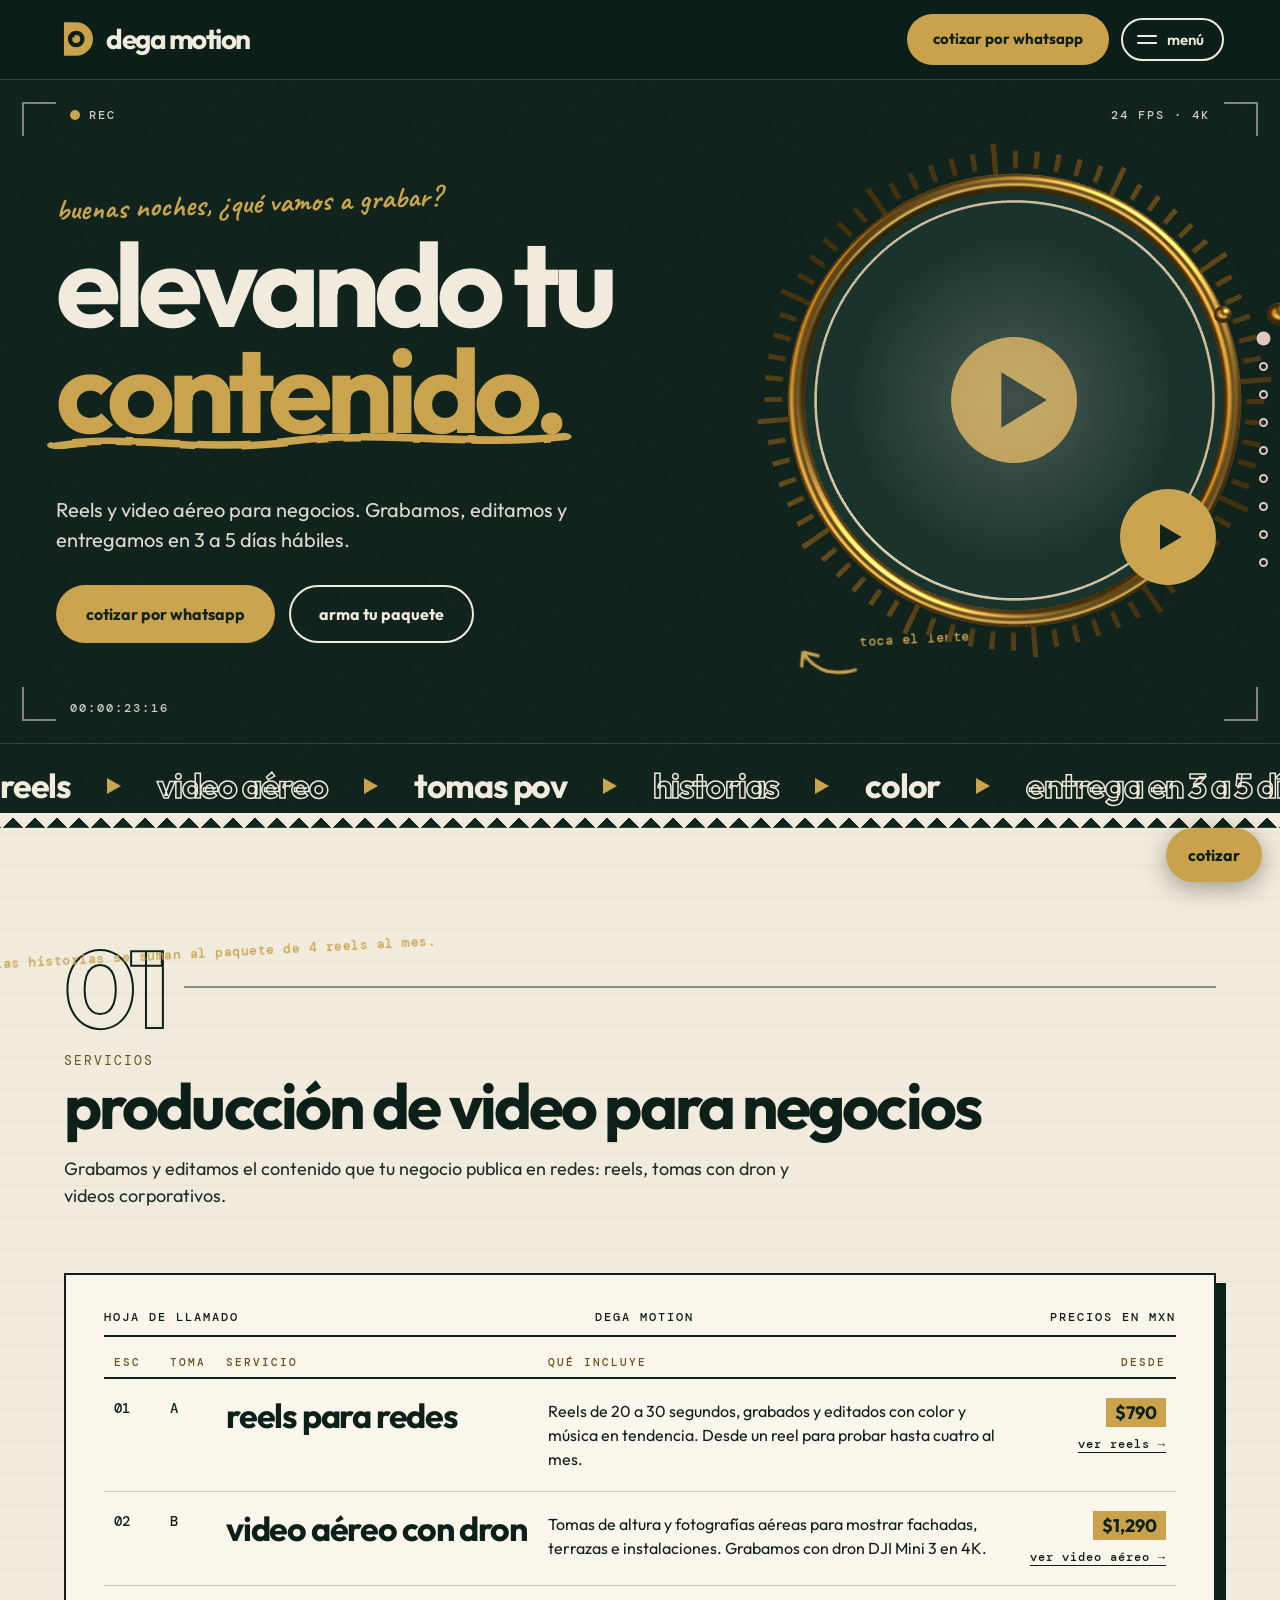
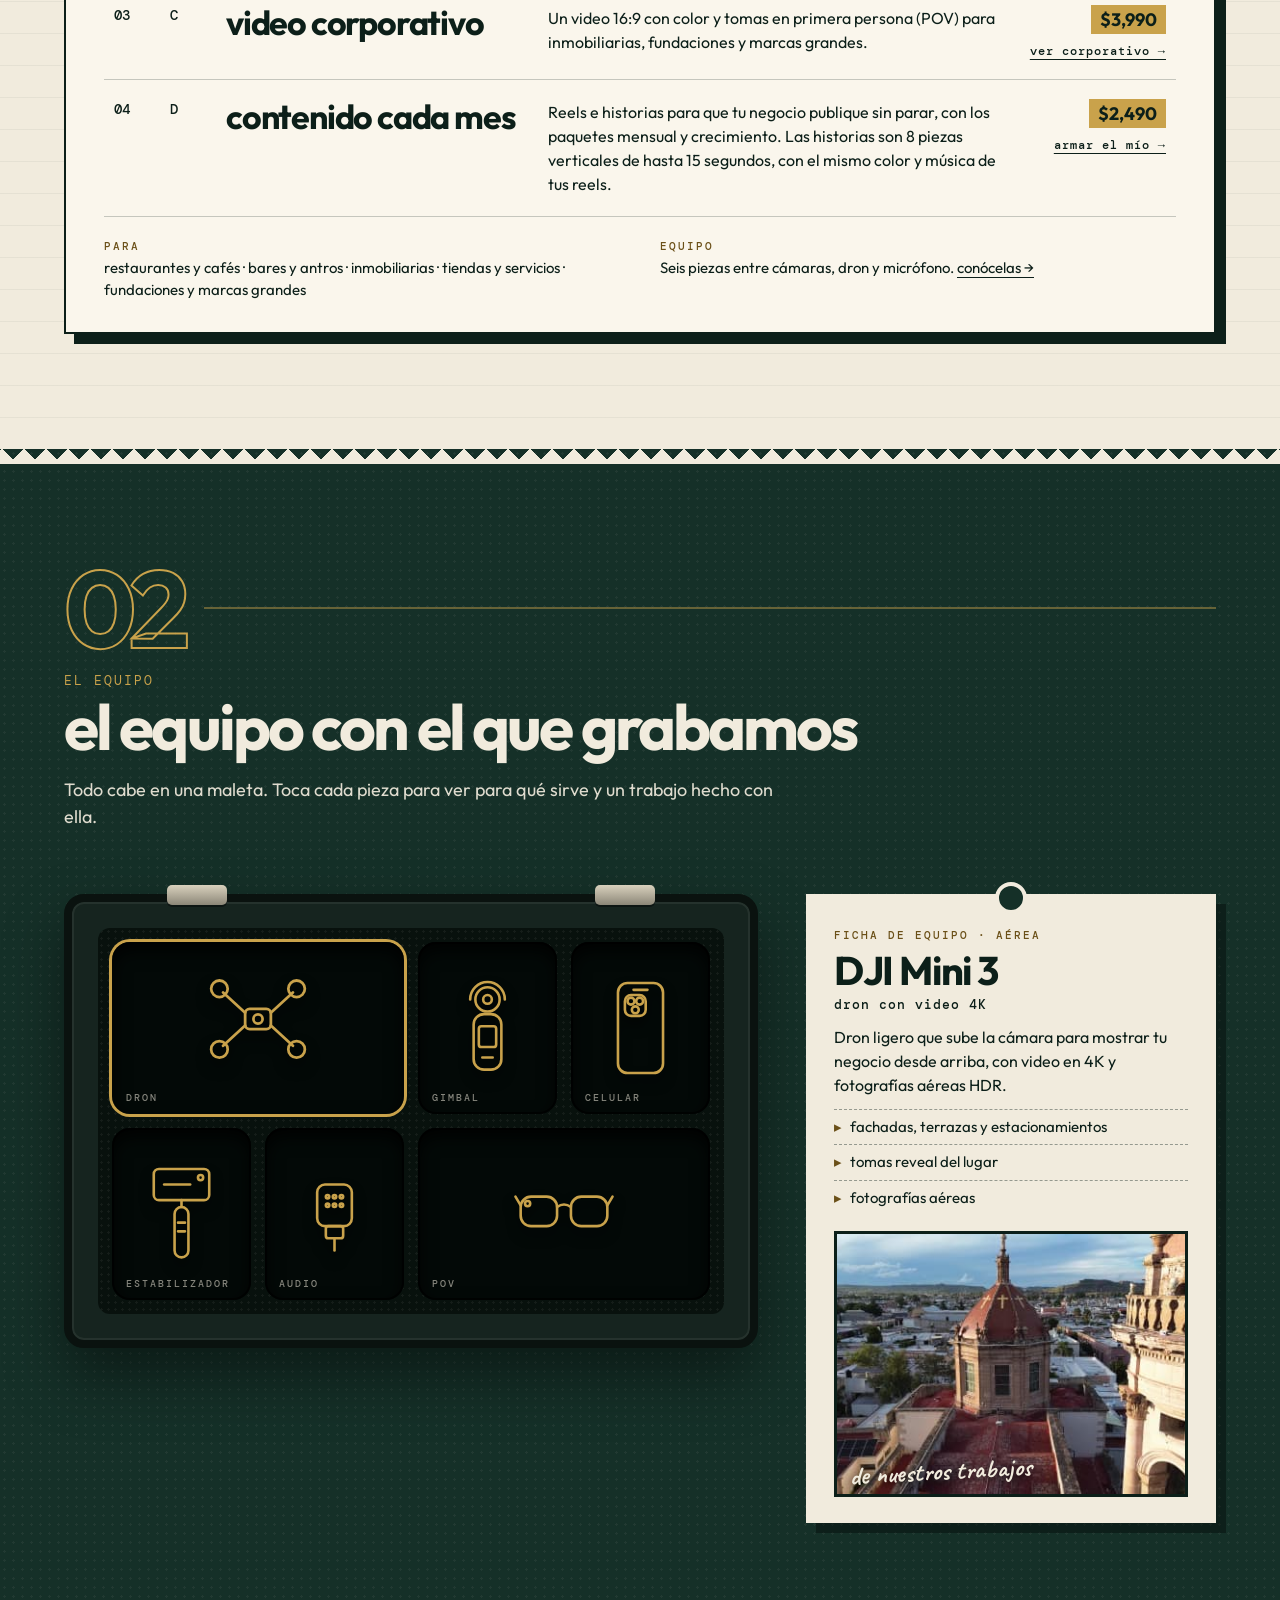
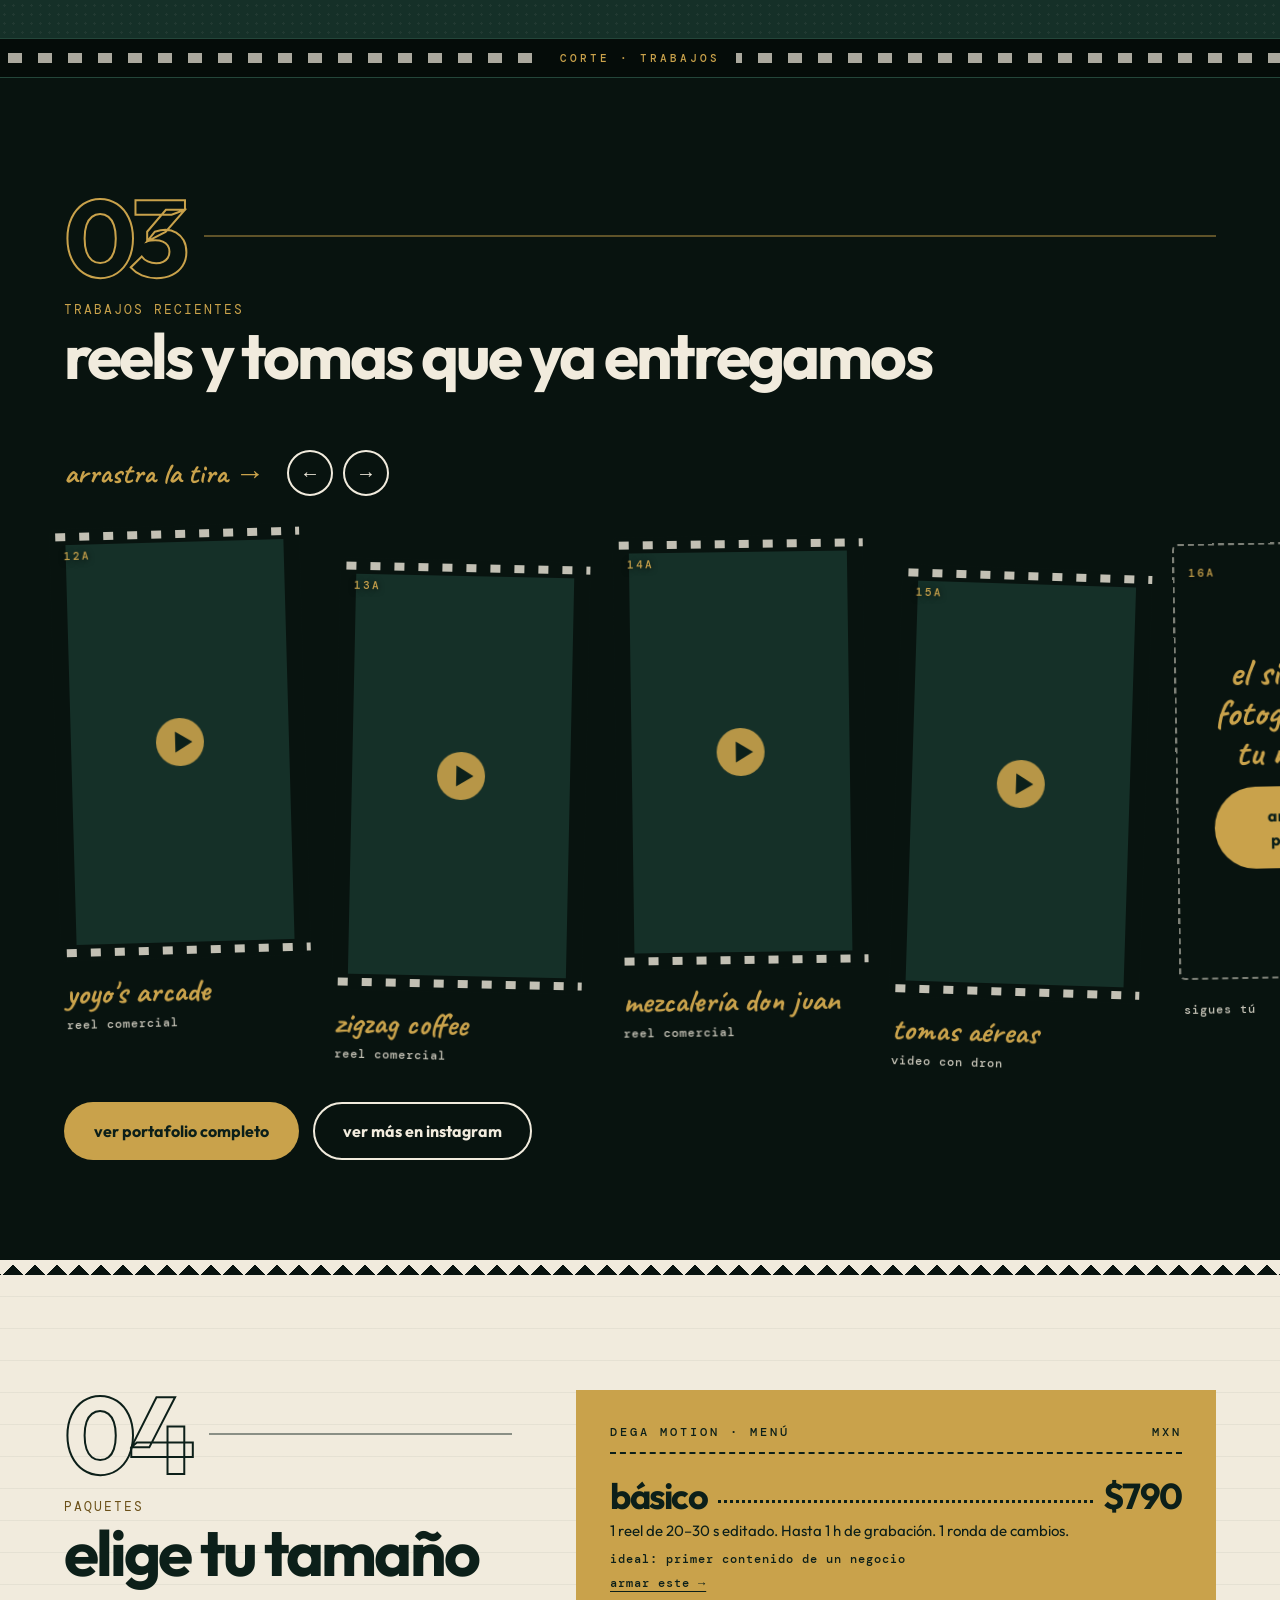
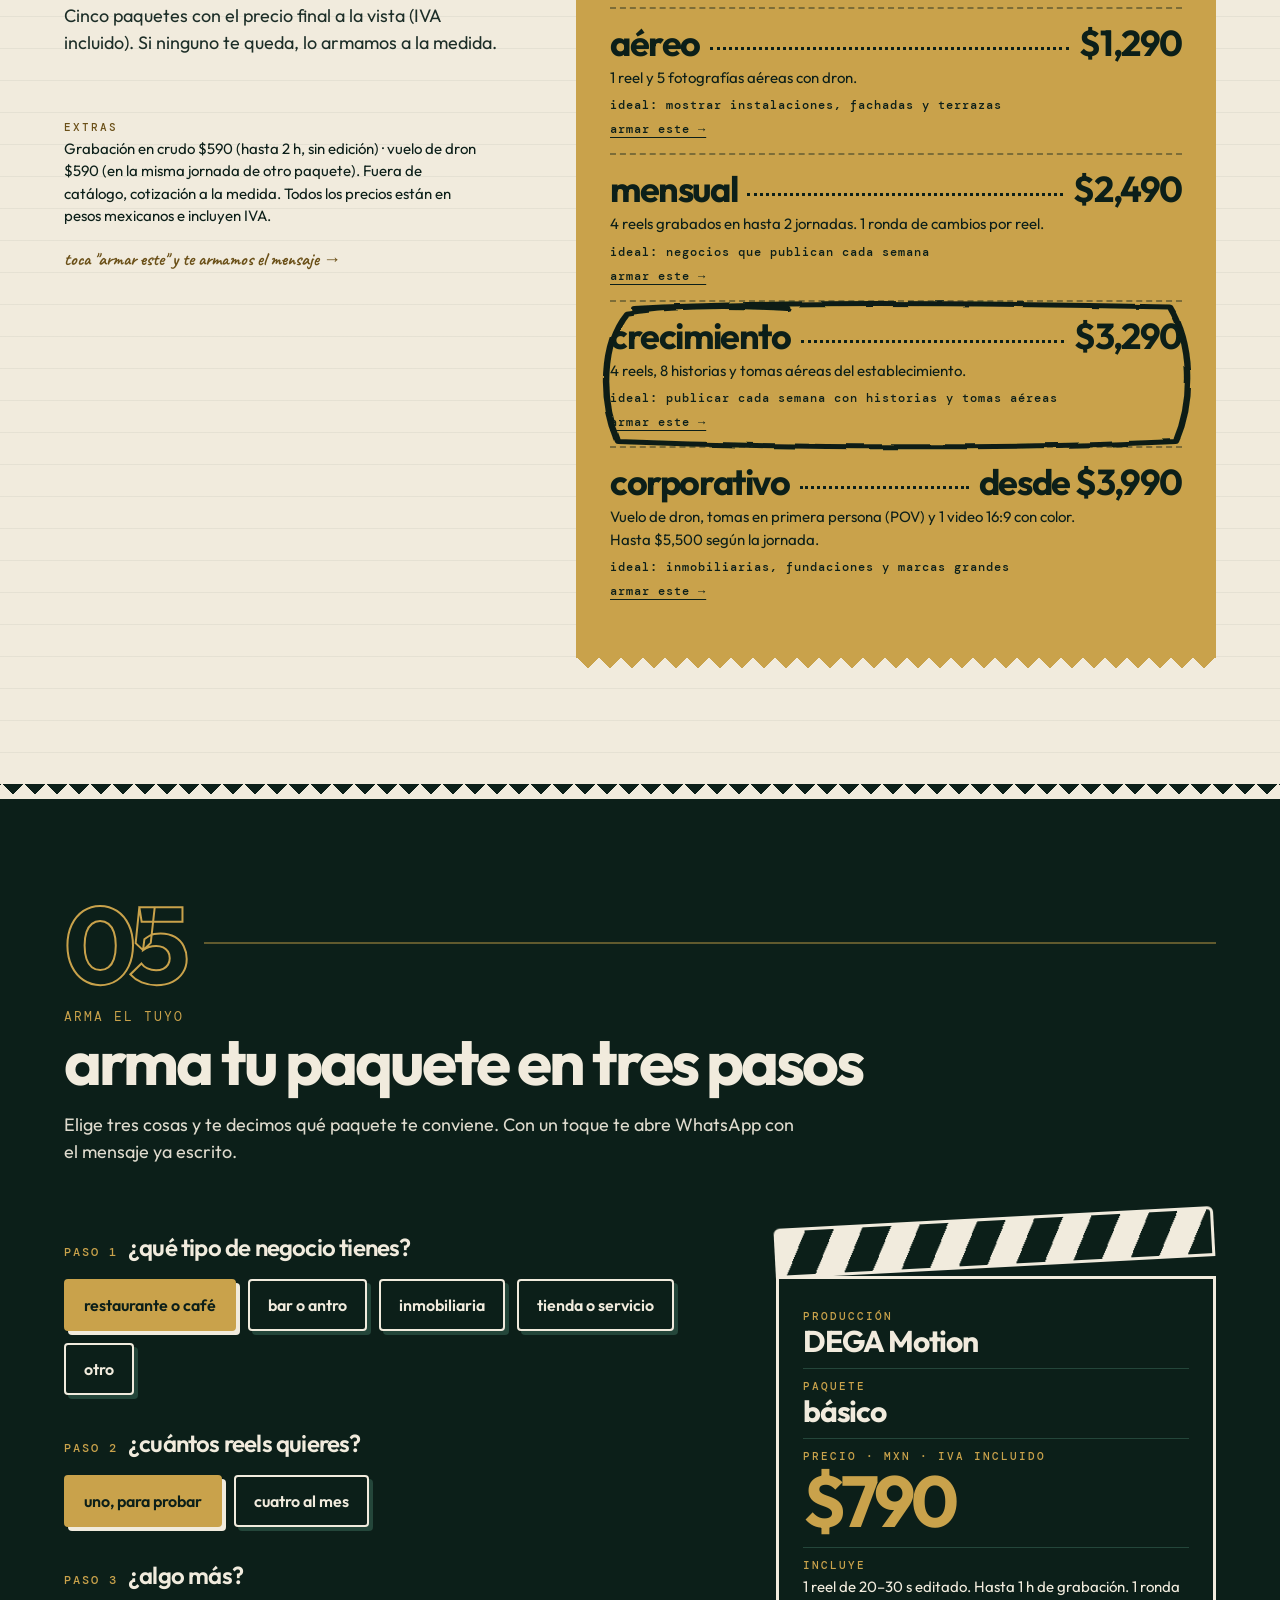
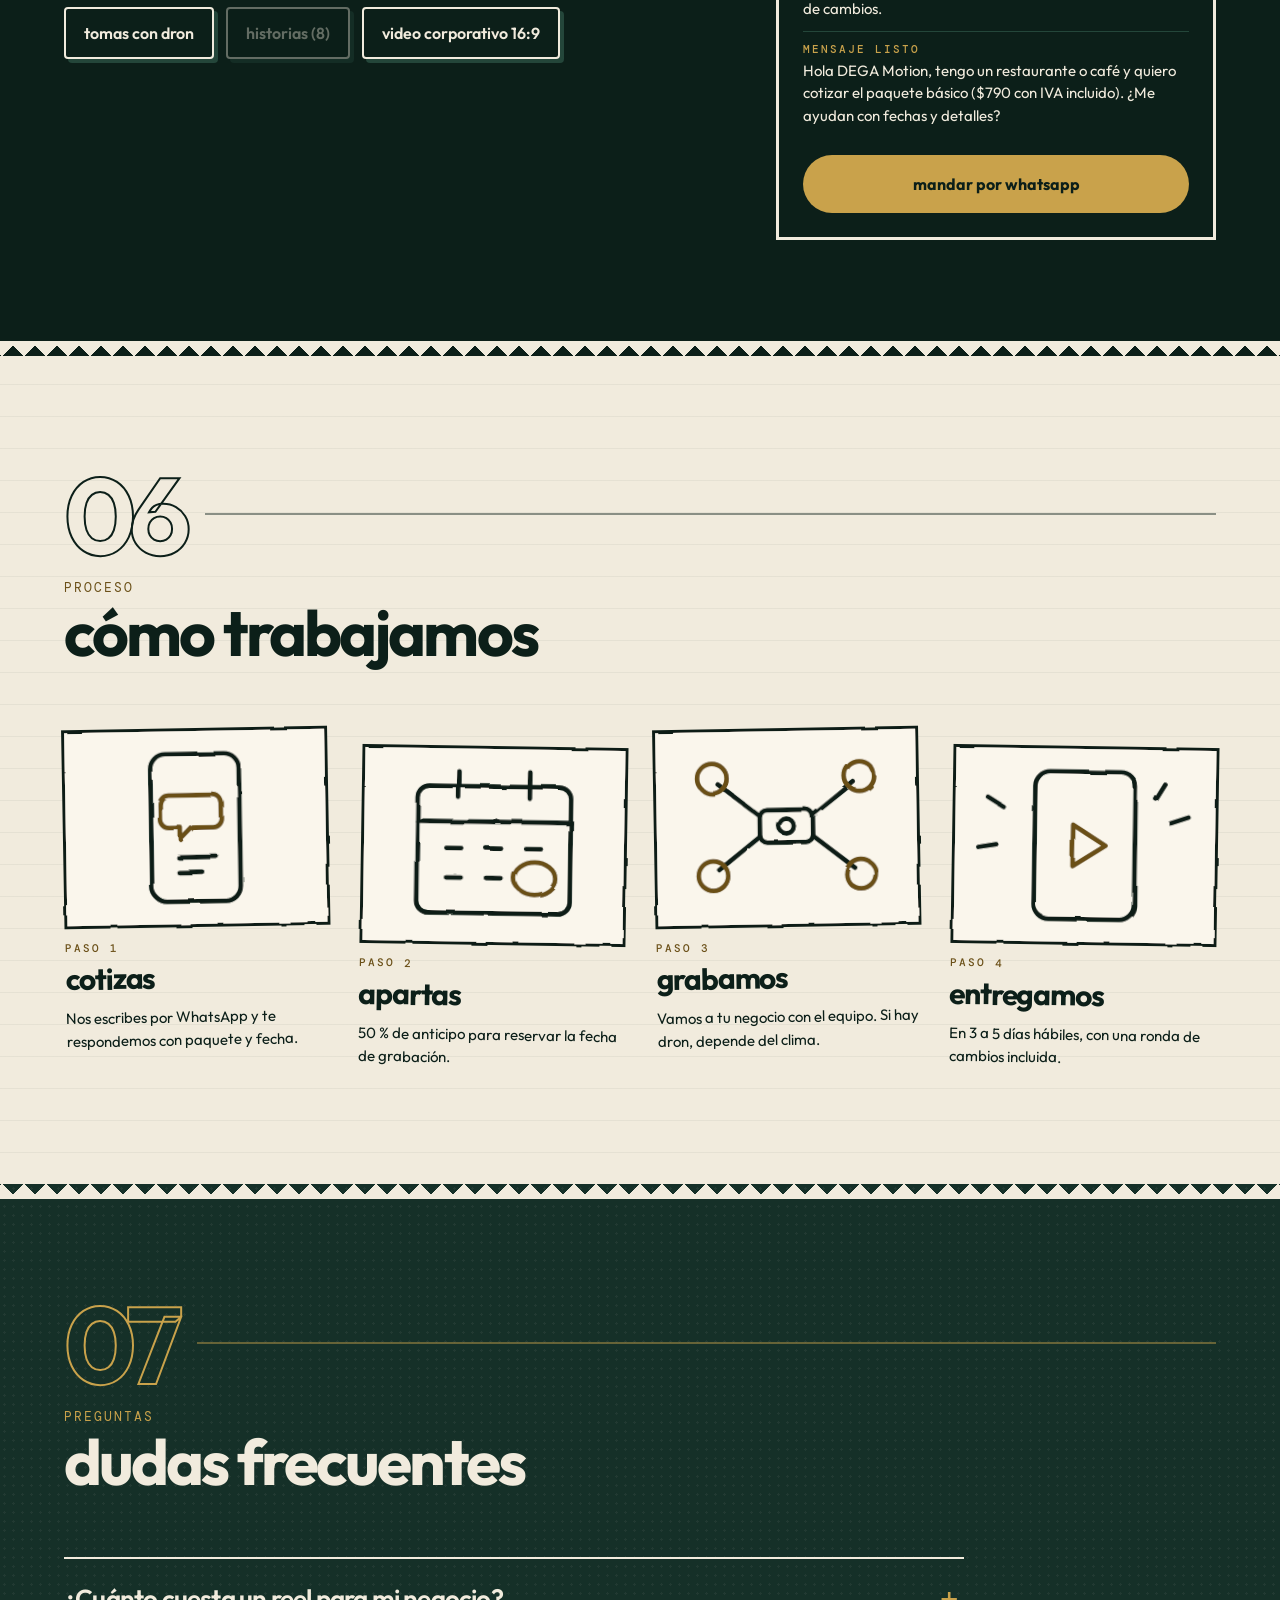
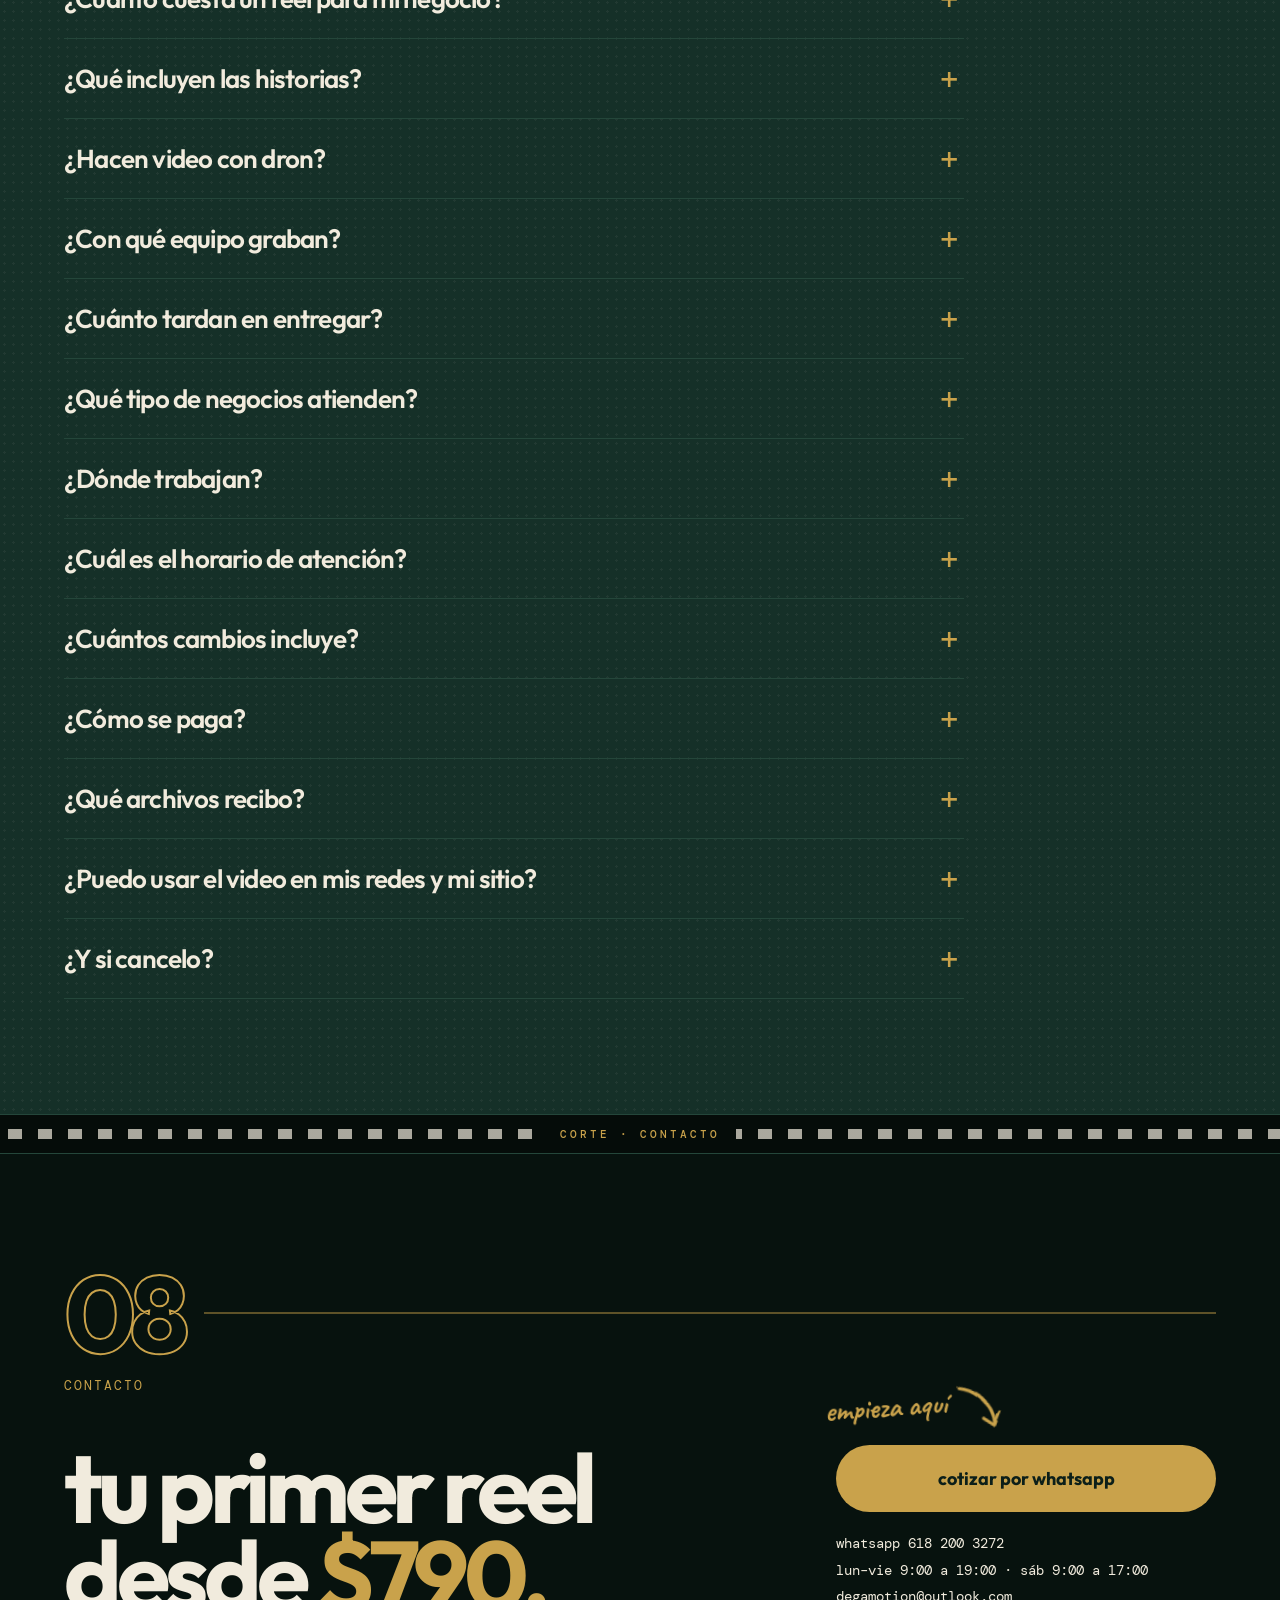
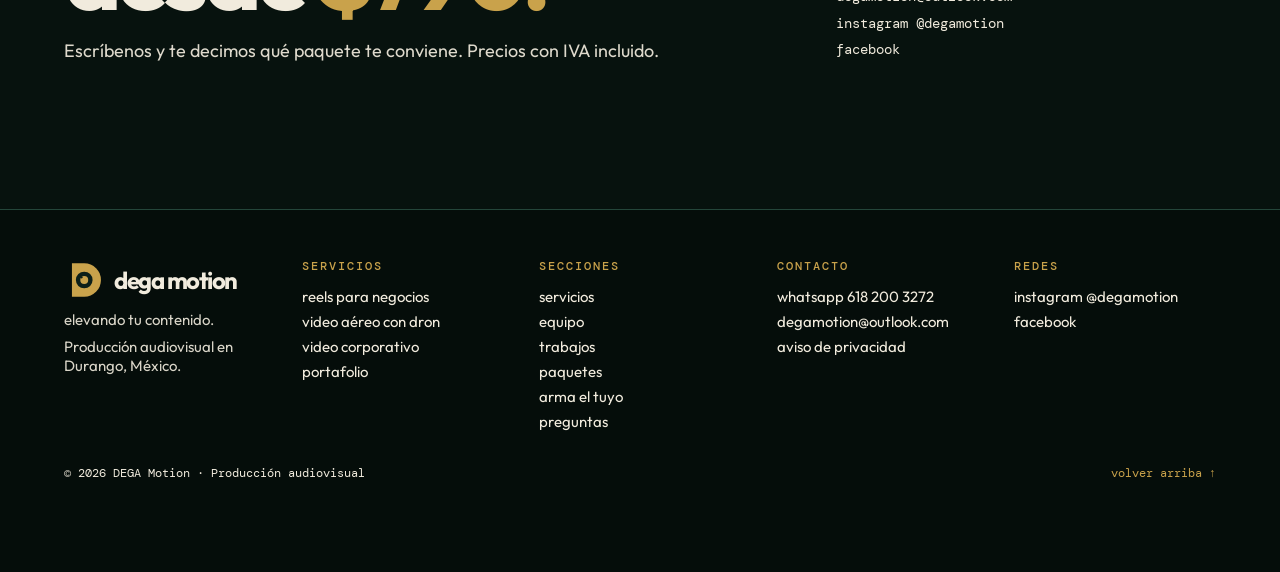
==== commit 71ceaedf: "Pulido de textos, aviso de privacidad, videos de la home locales y areas de toque Co-Authored-By: Cl" ====
--- a/index.html
+++ b/index.html
@@ -31,8 +31,7 @@
 <link rel="alternate" hreflang="x-default" href="https://degamotion.com/">
 <link rel="preconnect" href="https://fonts.googleapis.com">
 <link rel="preconnect" href="https://fonts.gstatic.com" crossorigin>
-<link rel="preconnect" href="https://res.cloudinary.com" crossorigin>
-<link rel="preload" as="image" href="https://res.cloudinary.com/ducmuwzmg/video/upload/f_auto,q_auto:eco,c_limit,w_540,so_0/YoYos_Arcade_1_yzshin.jpg" fetchpriority="high">
+<link rel="preload" as="image" href="assets/home/yoyos-arcade.jpg" fetchpriority="high">
 <link rel="preload" as="style" href="https://fonts.googleapis.com/css2?family=Outfit:wght@400;500;600;700&family=DM+Mono:wght@400;500&family=Caveat:wght@600;700&display=swap" onload="this.onload=null;this.rel='stylesheet'">
 <noscript><link rel="stylesheet" href="https://fonts.googleapis.com/css2?family=Outfit:wght@400;500;600;700&family=DM+Mono:wght@400;500&family=Caveat:wght@600;700&display=swap"></noscript>
 <script type="application/ld+json">
@@ -181,7 +180,7 @@
      {
       "@type": "Offer",
       "name": "Paquete corporativo",
-      "description": "Vuelo de dron, tomas POV inmersivas y 1 video 16:9 con color.",
+      "description": "Vuelo de dron, tomas en primera persona (POV) y 1 video 16:9 con color.",
       "priceCurrency": "MXN",
       "availability": "https://schema.org/InStock",
       "itemOffered": {
@@ -688,6 +687,8 @@
   .cont .hand{display:none}.grain{animation:none}
 }
 @media (prefers-reduced-motion:reduce){html{scroll-behavior:auto}.rv{opacity:1;transform:none;transition:none}.hero h1 .w{opacity:1;transform:none;animation:none}.mq .tr{animation:none}.brand:hover svg{transform:none}.grain{animation:none}.draw path{stroke-dashoffset:0;animation:none!important}.hud.rec i{animation:none}}
+@media (pointer:coarse),(max-width:760px){footer .fgrid a:not(.brand){padding-top:11px;padding-bottom:11px;display:block}.fl a{display:inline-block;padding:12px 6px}.cs td a{display:inline-block;padding:12px 0}.cs td.s a{padding:6px 0}}
+@media (pointer:coarse),(max-width:760px){footer .fgrid a:not(.brand){display:block!important;padding:11px 0!important}.pick{padding:12px 0!important;min-height:44px}a[href='#equipo']{display:inline-block;padding:12px 0}}
 </style>
 <noscript><style>.links{display:flex;flex-wrap:wrap;gap:6px 22px;font-weight:500}.mbtn{display:none}.rv{opacity:1;transform:none}.hero h1 .w{opacity:1;transform:none;animation:none}.draw path{stroke-dashoffset:0}</style></noscript>
 </head>
@@ -724,7 +725,7 @@
   <section class="hero">
     <div class="txt">
       <p class="hand greet" id="saludo">hola, ¿qué vamos a grabar?</p>
-      <h1 aria-label="elevando tu contenido."><span class="w" style="--i:0">elevando</span> <span class="w" style="--i:1">tu</span> <span class="w hl" style="--i:2">contenido.<svg class="scr draw" viewBox="0 0 240 24" fill="none" stroke="#C9A24B" stroke-width="7" stroke-linecap="round" preserveAspectRatio="none" aria-hidden="true" style="filter:url(#rough)"><path pathLength="1" d="M4 15 C 36 4, 70 22, 112 11 S 190 17, 236 7"/></svg><span class="rico-note hand" aria-hidden="true"><svg viewBox="0 0 50 38" fill="none" stroke="#C9A24B" stroke-width="3.4" stroke-linecap="round" stroke-linejoin="round" style="filter:url(#rough)"><path d="M44 36 C 42 22, 30 10, 10 6"/><path d="M22 2 L10 6 L20 16"/></svg>¡a otro nivel!</span></span></h1>
+      <h1 aria-label="elevando tu contenido."><span class="w" style="--i:0">elevando</span> <span class="w" style="--i:1">tu</span> <span class="w hl" style="--i:2">contenido.<svg class="scr draw" viewBox="0 0 240 24" fill="none" stroke="#C9A24B" stroke-width="7" stroke-linecap="round" preserveAspectRatio="none" aria-hidden="true" style="filter:url(#rough)"><path pathLength="1" d="M4 15 C 36 4, 70 22, 112 11 S 190 17, 236 7"/></svg></span></h1>
       <p class="lead">Reels y video aéreo para negocios. Grabamos, editamos y entregamos en 3 a 5 días hábiles.</p>
       <div class="cta">
         <a class="btn btn-lat mag" href="https://wa.me/526182003272?text=Hola%20DEGA%20Motion%2C%20quiero%20cotizar%20un%20proyecto" target="_blank" rel="noopener">cotizar por whatsapp</a>
@@ -735,7 +736,7 @@
       <div class="tilt" id="tilt">
         <div class="circle">
           <svg viewBox="0 0 100 100" aria-hidden="true" style="width:30%;opacity:.9"><circle cx="50" cy="50" r="50" fill="#C9A24B"/><polygon points="40,28 40,72 76,50" fill="#0C1F19"/></svg>
-          <video data-slot poster="https://res.cloudinary.com/ducmuwzmg/video/upload/f_auto,q_auto:eco,c_limit,w_540,so_0/YoYos_Arcade_1_yzshin.jpg" muted loop playsinline preload="metadata" autoplay aria-label="Showreel de DEGA Motion"><source src="https://res.cloudinary.com/ducmuwzmg/video/upload/f_auto,q_auto:eco,c_limit,w_720/YoYos_Arcade_1_yzshin.mp4" type="video/mp4"></video>
+          <video data-slot poster="assets/home/yoyos-arcade.jpg" muted loop playsinline preload="metadata" autoplay aria-label="Showreel de DEGA Motion"><source src="assets/home/yoyos-arcade.mp4" type="video/mp4"></video>
           <div class="glare"></div>
         </div>
       </div>
@@ -757,14 +758,14 @@
   <div class="wrap sec">
     <div class="sech rv"><div class="nrow"><span class="num" aria-hidden="true">01</span><span class="rule"></span></div><div class="tag">servicios</div><h2>producción de video para negocios</h2><p class="rv lead">Grabamos y editamos el contenido que tu negocio publica en redes: reels, tomas con dron y videos corporativos.</p></div>
     <div class="sheet rv">
-      <div class="stamp" aria-hidden="true">LISTA PARA RODAR</div>
+      
       <div class="sh-top"><span>HOJA DE LLAMADO</span><span>DEGA MOTION</span><span>PRECIOS EN MXN</span></div>
       <table class="cs">
         <thead><tr><th>ESC</th><th>TOMA</th><th>SERVICIO</th><th>QUÉ INCLUYE</th><th style="text-align:right">DESDE</th></tr></thead>
         <tbody>
           <tr><td class="n">01</td><td class="t">A</td><td class="s"><a href="/reels-para-negocios/">reels para redes</a></td><td>Reels de 20 a 30 segundos, grabados y editados con color y música en tendencia. Desde un reel para probar hasta cuatro al mes.</td><td class="p"><span>$790</span><a href="/reels-para-negocios/">ver reels →</a></td></tr>
           <tr><td class="n">02</td><td class="t">B</td><td class="s"><a href="/video-aereo-con-dron/">video aéreo con dron</a></td><td>Tomas de altura y fotografías aéreas para mostrar fachadas, terrazas e instalaciones. Grabamos con dron DJI Mini 3 en 4K.</td><td class="p"><span>$1,290</span><a href="/video-aereo-con-dron/">ver video aéreo →</a></td></tr>
-          <tr><td class="n">03</td><td class="t">C</td><td class="s"><a href="/video-corporativo/">video corporativo</a></td><td>Un video 16:9 con color y tomas POV inmersivas para inmobiliarias, fundaciones y marcas grandes.</td><td class="p"><span>$3,990</span><a href="/video-corporativo/">ver corporativo →</a></td></tr>
+          <tr><td class="n">03</td><td class="t">C</td><td class="s"><a href="/video-corporativo/">video corporativo</a></td><td>Un video 16:9 con color y tomas en primera persona (POV) para inmobiliarias, fundaciones y marcas grandes.</td><td class="p"><span>$3,990</span><a href="/video-corporativo/">ver corporativo →</a></td></tr>
           <tr><td class="n">04</td><td class="t">D</td><td class="s">contenido cada mes</td><td>Reels e historias para que tu negocio publique sin parar, con los paquetes mensual y crecimiento. Las historias son 8 piezas verticales de hasta 15 segundos, con el mismo color y música de tus reels.</td><td class="p"><span>$2,490</span><a href="#armar">armar el mío →</a></td></tr>
         </tbody>
       </table>
@@ -790,7 +791,7 @@
         <button type="button" class="cut" data-g="mic" aria-pressed="false"><svg viewBox="0 0 120 120" fill="none" stroke="currentColor" stroke-width="3" stroke-linecap="round" stroke-linejoin="round" aria-hidden="true"><rect x="40" y="26" width="40" height="48" rx="9"/><circle cx="52" cy="40" r="2"/><circle cx="60" cy="40" r="2"/><circle cx="68" cy="40" r="2"/><circle cx="52" cy="50" r="2"/><circle cx="60" cy="50" r="2"/><circle cx="68" cy="50" r="2"/><rect x="50" y="74" width="20" height="14" rx="3"/><path d="M60 88v14"/></svg><span class="lb" aria-hidden="true">AUDIO</span><span class="sr">DJI Mic Mini, micrófono inalámbrico</span></button>
         <button type="button" class="cut w2" data-g="rayban" aria-pressed="false"><svg viewBox="0 0 120 120" fill="none" stroke="currentColor" stroke-width="3" stroke-linecap="round" stroke-linejoin="round" aria-hidden="true"><rect x="10" y="40" width="42" height="34" rx="12"/><rect x="68" y="40" width="42" height="34" rx="12"/><path d="M52 52q8-6 16 0"/><path d="M10 50L4 40M110 50l6-10"/><circle cx="18" cy="48" r="3"/></svg><span class="lb" aria-hidden="true">POV</span><span class="sr">Ray-Ban Meta, lentes con cámara para tomas POV</span></button>
         </div>
-        <p class="hand cnote" aria-hidden="true">todo esto cabe en una maleta</p>
+        
       </div>
       <aside class="tagcard rv" aria-live="polite" id="gCard">
         <div class="k" id="gU">FICHA DE EQUIPO · AÉREA</div>
@@ -807,14 +808,14 @@
 <div class="perf" aria-hidden="true"><span>CORTE · TRABAJOS</span></div>
 <section id="trabajos" class="film-bg">
   <div class="wrap sec" style="padding-bottom:0">
-    <div class="sech rv"><div class="nrow"><span class="num" aria-hidden="true">03</span><span class="rule"></span></div><div class="tag">trabajos recientes</div><h2>lo que ya grabamos</h2></div>
+    <div class="sech rv"><div class="nrow"><span class="num" aria-hidden="true">03</span><span class="rule"></span></div><div class="tag">trabajos recientes</div><h2>reels y tomas que ya entregamos</h2></div>
     <div class="sbar rv"><p class="hand" aria-hidden="true">arrastra la tira →</p><div class="sbtn"><button type="button" id="sprev" aria-label="Trabajos anteriores">←</button><button type="button" id="snext" aria-label="Trabajos siguientes">→</button></div></div>
   </div>
   <div class="strip" id="strip" tabindex="0" role="region" aria-label="Trabajos recientes. Desliza para ver más.">
-    <article class="fr" style="--r:-1.6deg;--y:0px"><div class="film"><span class="no">12A</span><div class="mv" data-cur="ver"><svg viewBox="0 0 100 100" aria-hidden="true"><circle cx="50" cy="50" r="50" fill="#C9A24B"/><polygon points="40,28 40,72 76,50" fill="#0C1F19"/></svg><video data-slot poster="https://res.cloudinary.com/ducmuwzmg/video/upload/f_auto,q_auto:eco,c_limit,w_480,so_3/Dia_ni%C3%B1o_2_e3r2ym.jpg" muted loop playsinline preload="none" aria-label="Reel de YoYo's Arcade"><source src="https://res.cloudinary.com/ducmuwzmg/video/upload/f_auto,q_auto:eco,c_limit,w_540/Dia_ni%C3%B1o_2_e3r2ym.mp4" type="video/mp4"></video></div></div><div class="cap"><h3 class="hand">yoyo's arcade</h3><small>reel comercial</small></div></article>
-    <article class="fr" style="--r:1.2deg;--y:34px"><div class="film"><span class="no">13A</span><div class="mv" data-cur="ver"><svg viewBox="0 0 100 100" aria-hidden="true"><circle cx="50" cy="50" r="50" fill="#C9A24B"/><polygon points="40,28 40,72 76,50" fill="#0C1F19"/></svg><video data-slot poster="https://res.cloudinary.com/ducmuwzmg/video/upload/f_auto,q_auto:eco,c_limit,w_480,so_3/Reel_ZigZag_Coffee_ss3qew.jpg" muted loop playsinline preload="none" aria-label="Reel de ZigZag Coffee"><source src="https://res.cloudinary.com/ducmuwzmg/video/upload/f_auto,q_auto:eco,c_limit,w_540/Reel_ZigZag_Coffee_ss3qew.mp4" type="video/mp4"></video></div></div><div class="cap"><h3 class="hand">zigzag coffee</h3><small>reel comercial</small></div></article>
+    <article class="fr" style="--r:-1.6deg;--y:0px"><div class="film"><span class="no">12A</span><div class="mv" data-cur="ver"><svg viewBox="0 0 100 100" aria-hidden="true"><circle cx="50" cy="50" r="50" fill="#C9A24B"/><polygon points="40,28 40,72 76,50" fill="#0C1F19"/></svg><video data-slot poster="assets/home/yoyos-dia-nino.jpg" muted loop playsinline preload="none" aria-label="Reel de YoYo's Arcade"><source src="assets/home/yoyos-dia-nino.mp4" type="video/mp4"></video></div></div><div class="cap"><h3 class="hand">yoyo's arcade</h3><small>reel comercial</small></div></article>
+    <article class="fr" style="--r:1.2deg;--y:34px"><div class="film"><span class="no">13A</span><div class="mv" data-cur="ver"><svg viewBox="0 0 100 100" aria-hidden="true"><circle cx="50" cy="50" r="50" fill="#C9A24B"/><polygon points="40,28 40,72 76,50" fill="#0C1F19"/></svg><video data-slot poster="assets/home/zigzag-coffee.jpg" muted loop playsinline preload="none" aria-label="Reel de ZigZag Coffee"><source src="assets/home/zigzag-coffee.mp4" type="video/mp4"></video></div></div><div class="cap"><h3 class="hand">zigzag coffee</h3><small>reel comercial</small></div></article>
     <article class="fr" style="--r:-.8deg;--y:10px"><div class="film"><span class="no">14A</span><div class="mv" data-cur="ver"><svg viewBox="0 0 100 100" aria-hidden="true"><circle cx="50" cy="50" r="50" fill="#C9A24B"/><polygon points="40,28 40,72 76,50" fill="#0C1F19"/></svg><video data-slot poster="assets/trabajo-mezcaleria-don-juan.jpg" muted loop playsinline preload="none" aria-label="Reel de Mezcalería Don Juan"><source src="assets/trabajo-mezcaleria-don-juan.mp4" type="video/mp4"></video></div></div><div class="cap"><h3 class="hand">mezcalería don juan</h3><small>reel comercial</small></div></article>
-    <article class="fr" style="--r:1.8deg;--y:42px"><div class="film"><span class="no">15A</span><div class="mv" data-cur="ver"><svg viewBox="0 0 100 100" aria-hidden="true"><circle cx="50" cy="50" r="50" fill="#C9A24B"/><polygon points="40,28 40,72 76,50" fill="#0C1F19"/></svg><video data-slot poster="https://res.cloudinary.com/ducmuwzmg/video/upload/f_auto,q_auto:eco,c_limit,w_480,so_3/Catedral_Y_Plaza_ktuebb.jpg" muted loop playsinline preload="none" aria-label="Tomas aéreas con dron"><source src="https://res.cloudinary.com/ducmuwzmg/video/upload/f_auto,q_auto:eco,c_limit,w_540/Catedral_Y_Plaza_ktuebb.mp4" type="video/mp4"></video></div></div><div class="cap"><h3 class="hand">tomas aéreas</h3><small>video con dron</small></div></article>
+    <article class="fr" style="--r:1.8deg;--y:42px"><div class="film"><span class="no">15A</span><div class="mv" data-cur="ver"><svg viewBox="0 0 100 100" aria-hidden="true"><circle cx="50" cy="50" r="50" fill="#C9A24B"/><polygon points="40,28 40,72 76,50" fill="#0C1F19"/></svg><video data-slot poster="assets/home/catedral-y-plaza.jpg" muted loop playsinline preload="none" aria-label="Tomas aéreas con dron"><source src="assets/home/catedral-y-plaza.mp4" type="video/mp4"></video></div></div><div class="cap"><h3 class="hand">tomas aéreas</h3><small>video con dron</small></div></article>
     <a class="fr next" href="#armar" style="--r:-1deg;--y:16px"><div class="film"><span class="no">16A</span><div class="mv"><span class="hand">el siguiente fotograma es tu negocio</span><span class="btn btn-lat">armar mi paquete</span></div></div><div class="cap"><small>sigues tú</small></div></a>
   </div>
   <div class="wrap" style="padding-bottom:clamp(84px,9vw,136px)"><p style="margin:0;display:flex;flex-wrap:wrap;gap:14px"><a class="btn btn-lat" href="/portafolio/">ver portafolio completo</a><a class="btn btn-line" href="https://www.instagram.com/degamotion/" target="_blank" rel="noopener">ver más en instagram</a></p></div>
@@ -834,8 +835,8 @@
           <li><div class="mrow"><b>básico</b><i class="dots"></i><span class="pr">$790</span></div><p>1 reel de 20–30 s editado. Hasta 1 h de grabación. 1 ronda de cambios.</p><span class="id">ideal: primer contenido de un negocio</span><button class="pick" type="button" data-pk="basico">armar este →</button></li>
           <li><div class="mrow"><b>aéreo</b><i class="dots"></i><span class="pr">$1,290</span></div><p>1 reel y 5 fotografías aéreas con dron.</p><span class="id">ideal: mostrar instalaciones, fachadas y terrazas</span><button class="pick" type="button" data-pk="aereo">armar este →</button></li>
           <li><div class="mrow"><b>mensual</b><i class="dots"></i><span class="pr">$2,490</span></div><p>4 reels grabados en hasta 2 jornadas. 1 ronda de cambios por reel.</p><span class="id">ideal: negocios que publican cada semana</span><button class="pick" type="button" data-pk="mensual">armar este →</button></li>
-          <li class="hot"><svg class="circ draw" viewBox="0 0 300 100" preserveAspectRatio="none" fill="none" stroke="#0C1F19" stroke-width="3.2" stroke-linecap="round" stroke-linejoin="round" aria-hidden="true" style="filter:url(#rough)"><path pathLength="1" d="M20 8 C 90 3, 210 5, 286 7 C 297 30, 298 66, 289 93 C 210 98, 90 97, 12 93 C 3 66, 4 30, 16 11 C 40 6, 70 6, 96 8"/></svg><div class="mrow"><b>crecimiento</b><i class="dots"></i><span class="pr">$3,290</span></div><p>4 reels, 8 historias y tomas aéreas del establecimiento.</p><span class="id">ideal: estrategia mensual completa</span><button class="pick" type="button" data-pk="crecimiento">armar este →</button><span class="note hand" aria-hidden="true">el más completo para redes</span></li>
-          <li><div class="mrow"><b>corporativo</b><i class="dots"></i><span class="pr">desde $3,990</span></div><p>Vuelo de dron, tomas POV inmersivas y 1 video 16:9 con color. Hasta $5,500 según la jornada.</p><span class="id">ideal: inmobiliarias, fundaciones y marcas grandes</span><button class="pick" type="button" data-pk="corporativo">armar este →</button></li>
+          <li class="hot"><svg class="circ draw" viewBox="0 0 300 100" preserveAspectRatio="none" fill="none" stroke="#0C1F19" stroke-width="3.2" stroke-linecap="round" stroke-linejoin="round" aria-hidden="true" style="filter:url(#rough)"><path pathLength="1" d="M20 8 C 90 3, 210 5, 286 7 C 297 30, 298 66, 289 93 C 210 98, 90 97, 12 93 C 3 66, 4 30, 16 11 C 40 6, 70 6, 96 8"/></svg><div class="mrow"><b>crecimiento</b><i class="dots"></i><span class="pr">$3,290</span></div><p>4 reels, 8 historias y tomas aéreas del establecimiento.</p><span class="id">ideal: publicar cada semana con historias y tomas aéreas</span><button class="pick" type="button" data-pk="crecimiento">armar este →</button></li>
+          <li><div class="mrow"><b>corporativo</b><i class="dots"></i><span class="pr">desde $3,990</span></div><p>Vuelo de dron, tomas en primera persona (POV) y 1 video 16:9 con color. Hasta $5,500 según la jornada.</p><span class="id">ideal: inmobiliarias, fundaciones y marcas grandes</span><button class="pick" type="button" data-pk="corporativo">armar este →</button></li>
         </ul>
       </div>
     </div>
@@ -844,11 +845,11 @@
 
 <section id="armar">
   <div class="wrap sec">
-    <div class="sech rv"><div class="nrow"><span class="num" aria-hidden="true">05</span><span class="rule"></span></div><div class="tag">arma el tuyo</div><h2>dinos qué necesitas</h2><p class="rv lead">Elige tres cosas y te decimos qué paquete te conviene. Con un toque te abre WhatsApp con el mensaje ya escrito.</p></div>
+    <div class="sech rv"><div class="nrow"><span class="num" aria-hidden="true">05</span><span class="rule"></span></div><div class="tag">arma el tuyo</div><h2>arma tu paquete en tres pasos</h2><p class="rv lead">Elige tres cosas y te decimos qué paquete te conviene. Con un toque te abre WhatsApp con el mensaje ya escrito.</p></div>
     <div class="arm">
       <div class="ctl rv">
         <fieldset>
-          <legend><small>ESCENA 1</small>¿qué tipo de negocio tienes?</legend>
+          <legend><small>PASO 1</small>¿qué tipo de negocio tienes?</legend>
           <div class="chips">
             <label class="chip"><input type="radio" name="neg" value="rest" checked><span>restaurante o café</span></label>
             <label class="chip"><input type="radio" name="neg" value="bar"><span>bar o antro</span></label>
@@ -858,14 +859,14 @@
           </div>
         </fieldset>
         <fieldset>
-          <legend><small>ESCENA 2</small>¿cuántos reels quieres?</legend>
+          <legend><small>PASO 2</small>¿cuántos reels quieres?</legend>
           <div class="chips">
             <label class="chip"><input type="radio" name="reels" value="1" checked><span>uno, para probar</span></label>
             <label class="chip"><input type="radio" name="reels" value="4"><span>cuatro al mes</span></label>
           </div>
         </fieldset>
         <fieldset>
-          <legend><small>ESCENA 3</small>¿algo más?</legend>
+          <legend><small>PASO 3</small>¿algo más?</legend>
           <div class="chips">
             <label class="chip"><input type="checkbox" name="dron" value="1"><span>tomas con dron</span></label>
             <label class="chip"><input type="checkbox" name="hist" value="1"><span>historias (8)</span></label>
@@ -882,7 +883,7 @@
           <div class="cf big"><span>PRECIO · MXN · IVA INCLUIDO</span><b><span class="pre" id="rPre" hidden>desde</span><span id="rPrecio">$790</span></b></div>
           <div class="cf"><span>INCLUYE</span><p id="rInc"></p></div>
           <div class="cf" style="border-bottom:0"><span>MENSAJE LISTO</span><p id="rMsg"></p></div>
-          <a class="btn btn-lat mag" id="rWa" href="#" target="_blank" rel="noopener">¡acción! mandar por whatsapp</a>
+          <a class="btn btn-lat mag" id="rWa" href="#" target="_blank" rel="noopener">mandar por whatsapp</a>
         </div>
       </div>
     </div>
@@ -891,19 +892,19 @@
 
 <section id="proceso" class="paper torn">
   <div class="wrap sec">
-    <div class="sech rv"><div class="nrow"><span class="num" aria-hidden="true">06</span><span class="rule"></span></div><div class="tag">proceso</div><h2>así de simple</h2></div>
+    <div class="sech rv"><div class="nrow"><span class="num" aria-hidden="true">06</span><span class="rule"></span></div><div class="tag">proceso</div><h2>cómo trabajamos</h2></div>
     <div class="story">
-      <div class="pn rv" style="--d:0ms"><div class="pic"><svg viewBox="0 0 160 120" fill="none" stroke="#0C1F19" stroke-width="3.2" stroke-linecap="round" stroke-linejoin="round" aria-hidden="true"><rect x="50" y="10" width="60" height="100" rx="10"/><path d="M62 38h30a6 6 0 0 1 6 6v10a6 6 0 0 1-6 6H78l-8 8v-8h-8a6 6 0 0 1-6-6V44a6 6 0 0 1 6-6z" stroke="#6B5018"/><path d="M68 80h26M68 90h16"/></svg></div><span class="k">PLANO 1</span><h3>cotizas</h3><p>Nos escribes por WhatsApp y te respondemos con paquete y fecha.</p></div>
-      <div class="pn rv" style="--d:90ms"><div class="pic"><svg viewBox="0 0 160 120" fill="none" stroke="#0C1F19" stroke-width="3.2" stroke-linecap="round" stroke-linejoin="round" aria-hidden="true"><rect x="28" y="20" width="104" height="86" rx="8"/><path d="M28 44h104M56 10v18M104 10v18"/><path d="M48 62h10M75 62h10M102 62h10M48 82h10M75 82h10"/><ellipse cx="108" cy="82" rx="14" ry="11" stroke="#6B5018"/></svg></div><span class="k">PLANO 2</span><h3>apartas</h3><p>50 % de anticipo para reservar la fecha de grabación.</p></div>
-      <div class="pn rv" style="--d:180ms"><div class="pic"><svg viewBox="0 0 160 120" fill="none" stroke="#0C1F19" stroke-width="3.2" stroke-linecap="round" stroke-linejoin="round" aria-hidden="true"><rect x="62" y="48" width="36" height="22" rx="5"/><path d="M62 52L34 30M98 52l28-22M62 66L34 88M98 66l28 22"/><circle cx="30" cy="26" r="10" stroke="#6B5018"/><circle cx="130" cy="26" r="10" stroke="#6B5018"/><circle cx="30" cy="92" r="10" stroke="#6B5018"/><circle cx="130" cy="92" r="10" stroke="#6B5018"/><circle cx="80" cy="59" r="5"/></svg></div><span class="k">PLANO 3</span><h3>grabamos</h3><p>Vamos a tu negocio con el equipo. Si hay dron, depende del clima.</p></div>
-      <div class="pn rv" style="--d:270ms"><div class="pic"><svg viewBox="0 0 160 120" fill="none" stroke="#0C1F19" stroke-width="3.2" stroke-linecap="round" stroke-linejoin="round" aria-hidden="true"><rect x="46" y="10" width="68" height="100" rx="10"/><path d="M72 46l22 14-22 14z" stroke="#6B5018"/><path d="M128 28l6-10M138 44l12-4M24 34l-10-6M20 60l-12 2"/></svg></div><span class="k">PLANO 4</span><h3>entregamos</h3><p>En 3 a 5 días hábiles, con una ronda de cambios incluida.</p></div>
+      <div class="pn rv" style="--d:0ms"><div class="pic"><svg viewBox="0 0 160 120" fill="none" stroke="#0C1F19" stroke-width="3.2" stroke-linecap="round" stroke-linejoin="round" aria-hidden="true"><rect x="50" y="10" width="60" height="100" rx="10"/><path d="M62 38h30a6 6 0 0 1 6 6v10a6 6 0 0 1-6 6H78l-8 8v-8h-8a6 6 0 0 1-6-6V44a6 6 0 0 1 6-6z" stroke="#6B5018"/><path d="M68 80h26M68 90h16"/></svg></div><span class="k">PASO 1</span><h3>cotizas</h3><p>Nos escribes por WhatsApp y te respondemos con paquete y fecha.</p></div>
+      <div class="pn rv" style="--d:90ms"><div class="pic"><svg viewBox="0 0 160 120" fill="none" stroke="#0C1F19" stroke-width="3.2" stroke-linecap="round" stroke-linejoin="round" aria-hidden="true"><rect x="28" y="20" width="104" height="86" rx="8"/><path d="M28 44h104M56 10v18M104 10v18"/><path d="M48 62h10M75 62h10M102 62h10M48 82h10M75 82h10"/><ellipse cx="108" cy="82" rx="14" ry="11" stroke="#6B5018"/></svg></div><span class="k">PASO 2</span><h3>apartas</h3><p>50 % de anticipo para reservar la fecha de grabación.</p></div>
+      <div class="pn rv" style="--d:180ms"><div class="pic"><svg viewBox="0 0 160 120" fill="none" stroke="#0C1F19" stroke-width="3.2" stroke-linecap="round" stroke-linejoin="round" aria-hidden="true"><rect x="62" y="48" width="36" height="22" rx="5"/><path d="M62 52L34 30M98 52l28-22M62 66L34 88M98 66l28 22"/><circle cx="30" cy="26" r="10" stroke="#6B5018"/><circle cx="130" cy="26" r="10" stroke="#6B5018"/><circle cx="30" cy="92" r="10" stroke="#6B5018"/><circle cx="130" cy="92" r="10" stroke="#6B5018"/><circle cx="80" cy="59" r="5"/></svg></div><span class="k">PASO 3</span><h3>grabamos</h3><p>Vamos a tu negocio con el equipo. Si hay dron, depende del clima.</p></div>
+      <div class="pn rv" style="--d:270ms"><div class="pic"><svg viewBox="0 0 160 120" fill="none" stroke="#0C1F19" stroke-width="3.2" stroke-linecap="round" stroke-linejoin="round" aria-hidden="true"><rect x="46" y="10" width="68" height="100" rx="10"/><path d="M72 46l22 14-22 14z" stroke="#6B5018"/><path d="M128 28l6-10M138 44l12-4M24 34l-10-6M20 60l-12 2"/></svg></div><span class="k">PASO 4</span><h3>entregamos</h3><p>En 3 a 5 días hábiles, con una ronda de cambios incluida.</p></div>
     </div>
   </div>
 </section>
 
 <section id="preguntas" class="dots mus">
   <div class="wrap sec">
-    <div class="sech rv"><div class="nrow"><span class="num" aria-hidden="true">07</span><span class="rule"></span></div><div class="tag">preguntas</div><h2>lo que más nos preguntan</h2></div>
+    <div class="sech rv"><div class="nrow"><span class="num" aria-hidden="true">07</span><span class="rule"></span></div><div class="tag">preguntas</div><h2>dudas frecuentes</h2></div>
     <div class="faq rv">
       <details name="faq"><summary>¿Cuánto cuesta un reel para mi negocio?</summary><p>Un reel de 20 a 30 segundos cuesta $790 MXN en el paquete básico. Los paquetes van de $790 a $5,500 MXN según lo que necesites. Todos los precios incluyen IVA. Puedes armar el tuyo en esta misma página.</p></details>
       <details name="faq"><summary>¿Qué incluyen las historias?</summary><p>Las 8 historias son piezas verticales (9:16) de hasta 15 segundos para Instagram y Facebook, editadas con el mismo color y música que tus reels. Se arman con el material de la misma jornada de grabación, así que no hay que pagar otra jornada, y se entregan junto con los reels. En el paquete crecimiento van incluidas; sumadas al mensual cuestan $210 MXN.</p></details>
@@ -948,7 +949,7 @@
       <div><a class="brand" href="#inicio" style="font-size:24px;padding:0;display:flex" aria-label="DEGA Motion, inicio"><svg viewBox="0 0 100 100" aria-hidden="true"><path d="M18 12 H46 A38 38 0 0 1 46 88 H18 Z" fill="#C9A24B"/><circle cx="46" cy="50" r="19" fill="#0C1F19"/><circle cx="46" cy="50" r="9" fill="#C9A24B"/><circle cx="40" cy="44" r="2.6" fill="#0C1F19"/></svg>dega motion</a><p>elevando tu contenido.</p><p>Producción audiovisual en Durango, México.</p></div>
       <div><div class="fh">servicios</div><a href="/reels-para-negocios/">reels para negocios</a><a href="/video-aereo-con-dron/">video aéreo con dron</a><a href="/video-corporativo/">video corporativo</a><a href="/portafolio/">portafolio</a></div>
       <div><div class="fh">secciones</div><a href="#servicios">servicios</a><a href="#equipo">equipo</a><a href="#trabajos">trabajos</a><a href="#paquetes">paquetes</a><a href="#armar">arma el tuyo</a><a href="#preguntas">preguntas</a></div>
-      <div><div class="fh">contacto</div><a href="https://wa.me/526182003272?text=Hola%20DEGA%20Motion%2C%20quiero%20cotizar%20un%20proyecto" target="_blank" rel="noopener">whatsapp 618 200 3272</a><a href="mailto:degamotion@outlook.com">degamotion@outlook.com</a></div>
+      <div><div class="fh">contacto</div><a href="https://wa.me/526182003272?text=Hola%20DEGA%20Motion%2C%20quiero%20cotizar%20un%20proyecto" target="_blank" rel="noopener">whatsapp 618 200 3272</a><a href="mailto:degamotion@outlook.com">degamotion@outlook.com</a><a href="/aviso-de-privacidad/">aviso de privacidad</a></div>
       <div><div class="fh">redes</div><a href="https://www.instagram.com/degamotion/" target="_blank" rel="noopener">instagram @degamotion</a><a href="https://www.facebook.com/profile.php?id=61576792566848" target="_blank" rel="noopener">facebook</a></div>
     </div>
     <div class="fl"><span>© 2026 DEGA Motion · Producción audiovisual</span><a class="up" href="#inicio">volver arriba ↑</a></div>
@@ -1075,7 +1076,7 @@
     mensualdron: {n: 'mensual + vuelo de dron', p: 3080, inc: 'Paquete mensual (4 reels) más un vuelo de dron en la misma jornada: $2,490 + $590.'},
     mensualhist: {n: 'mensual + historias', p: 2700, inc: 'Paquete mensual (4 reels) más 8 historias verticales de hasta 15 s, con el mismo color y música, hechas con el material de la misma jornada (sin jornada extra): $2,490 + $210.'},
     crecimiento: {n: 'crecimiento', p: 3290, inc: '4 reels, 8 historias verticales de hasta 15 s (con el mismo color y música, sin jornada extra) y tomas aéreas del establecimiento.'},
-    corporativo: {n: 'corporativo', p: 3990, pre: true, inc: 'Vuelo de dron, tomas POV inmersivas y 1 video 16:9 con color. Hasta $5,500 según la jornada.'}
+    corporativo: {n: 'corporativo', p: 3990, pre: true, inc: 'Vuelo de dron, tomas en primera persona (POV) y 1 video 16:9 con color. Hasta $5,500 según la jornada.'}
   };
   var NEG = {rest: 'un restaurante o café', bar: 'un bar o antro', inm: 'una inmobiliaria', tienda: 'una tienda o servicio', otro: 'un negocio'};
   var shown = 790, anim = null, first = true;
@@ -1123,14 +1124,14 @@
 
   // equipo: la maleta
   var GEAR = {
-    mini: {n: 'DJI Mini 3', t: 'dron con video 4K', u: 'AÉREA', x: 'Dron ligero que sube la cámara para mostrar tu negocio desde arriba, con video en 4K y fotografías aéreas HDR.', us: ['fachadas, terrazas y estacionamientos', 'tomas reveal del lugar', 'fotografías aéreas'], clip: 'Sagrado_Corazon_Hori_stzb1b'},
-    pocket: {n: 'DJI Osmo Pocket 3', t: 'cámara con estabilizador', u: 'TIERRA', x: 'Cámara pequeña con gimbal que graba movimiento suave y detalle de cerca.', us: ['tomas de cocina y barra', 'POV de preparación', 'reels con movimiento estabilizado'], clip: 'Pov_Barista_ZigZag_tm44i4'},
-    iphone: {n: 'iPhone 15', t: 'cámara del celular', u: 'TIERRA', x: 'La cámara que siempre llevamos: reels verticales, también con poca luz y para entrevistas.', us: ['reels verticales', 'poca luz', 'entrevistas'], clip: 'YoYo_s_Arcade_Comida_dacuke'},
-    mobile: {n: 'DJI Osmo Mobile SE', t: 'estabilizador para celular', u: 'TIERRA', x: 'Estabilizador para el celular: permite caminar por tu negocio con planos largos y movimiento suave.', us: ['planos largos caminando', 'reels verticales con movimiento', 'transiciones y giros'], clip: 'YoYo_s_Arcade_Ice_Beer_lazjue'},
-    mic: {n: 'DJI Mic Mini', t: 'micrófono inalámbrico', u: 'TIERRA', x: 'Micrófono pequeño que se prende a la ropa para que la voz se escuche limpia.', us: ['entrevistas', 'voz clara en reels'], clip: 'v1c044g50000d5vcu9fog65stl75s5dg_btlpbm'},
-    rayban: {n: 'Ray-Ban Meta (Gen 1)', t: 'lentes con cámara', u: 'INMERSIVA', x: 'Lentes con cámara para grabar desde tu punto de vista, sin manos. Van en el paquete corporativo o se cotizan aparte.', us: ['tomas POV inmersivas', 'recorridos sin manos'], clip: null}
+    mini: {n: 'DJI Mini 3', t: 'dron con video 4K', u: 'AÉREA', x: 'Dron ligero que sube la cámara para mostrar tu negocio desde arriba, con video en 4K y fotografías aéreas HDR.', us: ['fachadas, terrazas y estacionamientos', 'tomas reveal del lugar', 'fotografías aéreas'], clip: 'sagrado-corazon'},
+    pocket: {n: 'DJI Osmo Pocket 3', t: 'cámara con estabilizador', u: 'TIERRA', x: 'Cámara pequeña con gimbal que graba movimiento suave y detalle de cerca.', us: ['tomas de cocina y barra', 'POV de preparación', 'reels con movimiento estabilizado'], clip: 'pov-barista-zigzag'},
+    iphone: {n: 'iPhone 15', t: 'cámara del celular', u: 'TIERRA', x: 'La cámara que siempre llevamos: reels verticales, también con poca luz y para entrevistas.', us: ['reels verticales', 'poca luz', 'entrevistas'], clip: 'yoyos-comida'},
+    mobile: {n: 'DJI Osmo Mobile SE', t: 'estabilizador para celular', u: 'TIERRA', x: 'Estabilizador para el celular: permite caminar por tu negocio con planos largos y movimiento suave.', us: ['planos largos caminando', 'reels verticales con movimiento', 'transiciones y giros'], clip: 'yoyos-ice-beer'},
+    mic: {n: 'DJI Mic Mini', t: 'micrófono inalámbrico', u: 'TIERRA', x: 'Micrófono pequeño que se prende a la ropa para que la voz se escuche limpia.', us: ['entrevistas', 'voz clara en reels'], clip: 'pov-rayban'},
+    rayban: {n: 'Ray-Ban Meta (Gen 1)', t: 'lentes con cámara', u: 'INMERSIVA', x: 'Lentes con cámara para grabar desde tu punto de vista, sin manos. Van en el paquete corporativo o se cotizan aparte.', us: ['tomas en primera persona (POV)', 'recorridos sin manos'], clip: null}
   };
-  var CLD = 'https://res.cloudinary.com/ducmuwzmg/video/upload/';
+  var CLD = 'assets/home/';
   var cuts = $$('.cut');
   function pickGear(id, load){
     var g = GEAR[id]; if (!g) return;
@@ -1140,9 +1141,9 @@
     var box = $('#gClip'), v = $('#gVid');
     if (!g.clip) { box.classList.add('none'); try{ v.pause(); }catch(e){} return; }
     box.classList.remove('none');
-    v.setAttribute('poster', CLD + 'f_auto,q_auto:eco,c_limit,w_480,so_2/' + g.clip + '.jpg');
+    v.setAttribute('poster', CLD + g.clip + '.jpg');
     if (!load) return;
-    v.src = CLD + 'f_auto,q_auto:eco,c_limit,w_640/' + g.clip + '.mp4';
+    v.src = CLD + g.clip + '.mp4';
     if (!reduce) { var p = v.play(); if (p && p.catch) p.catch(function(){}); }
   }
   cuts.forEach(function(c){ c.addEventListener('click', function(){ pickGear(c.getAttribute('data-g'), true); if (window.innerWidth < 900) { var cd = $('#gCard'); if (cd) cd.scrollIntoView({behavior: reduce ? 'auto' : 'smooth', block: 'center'}); } }); });
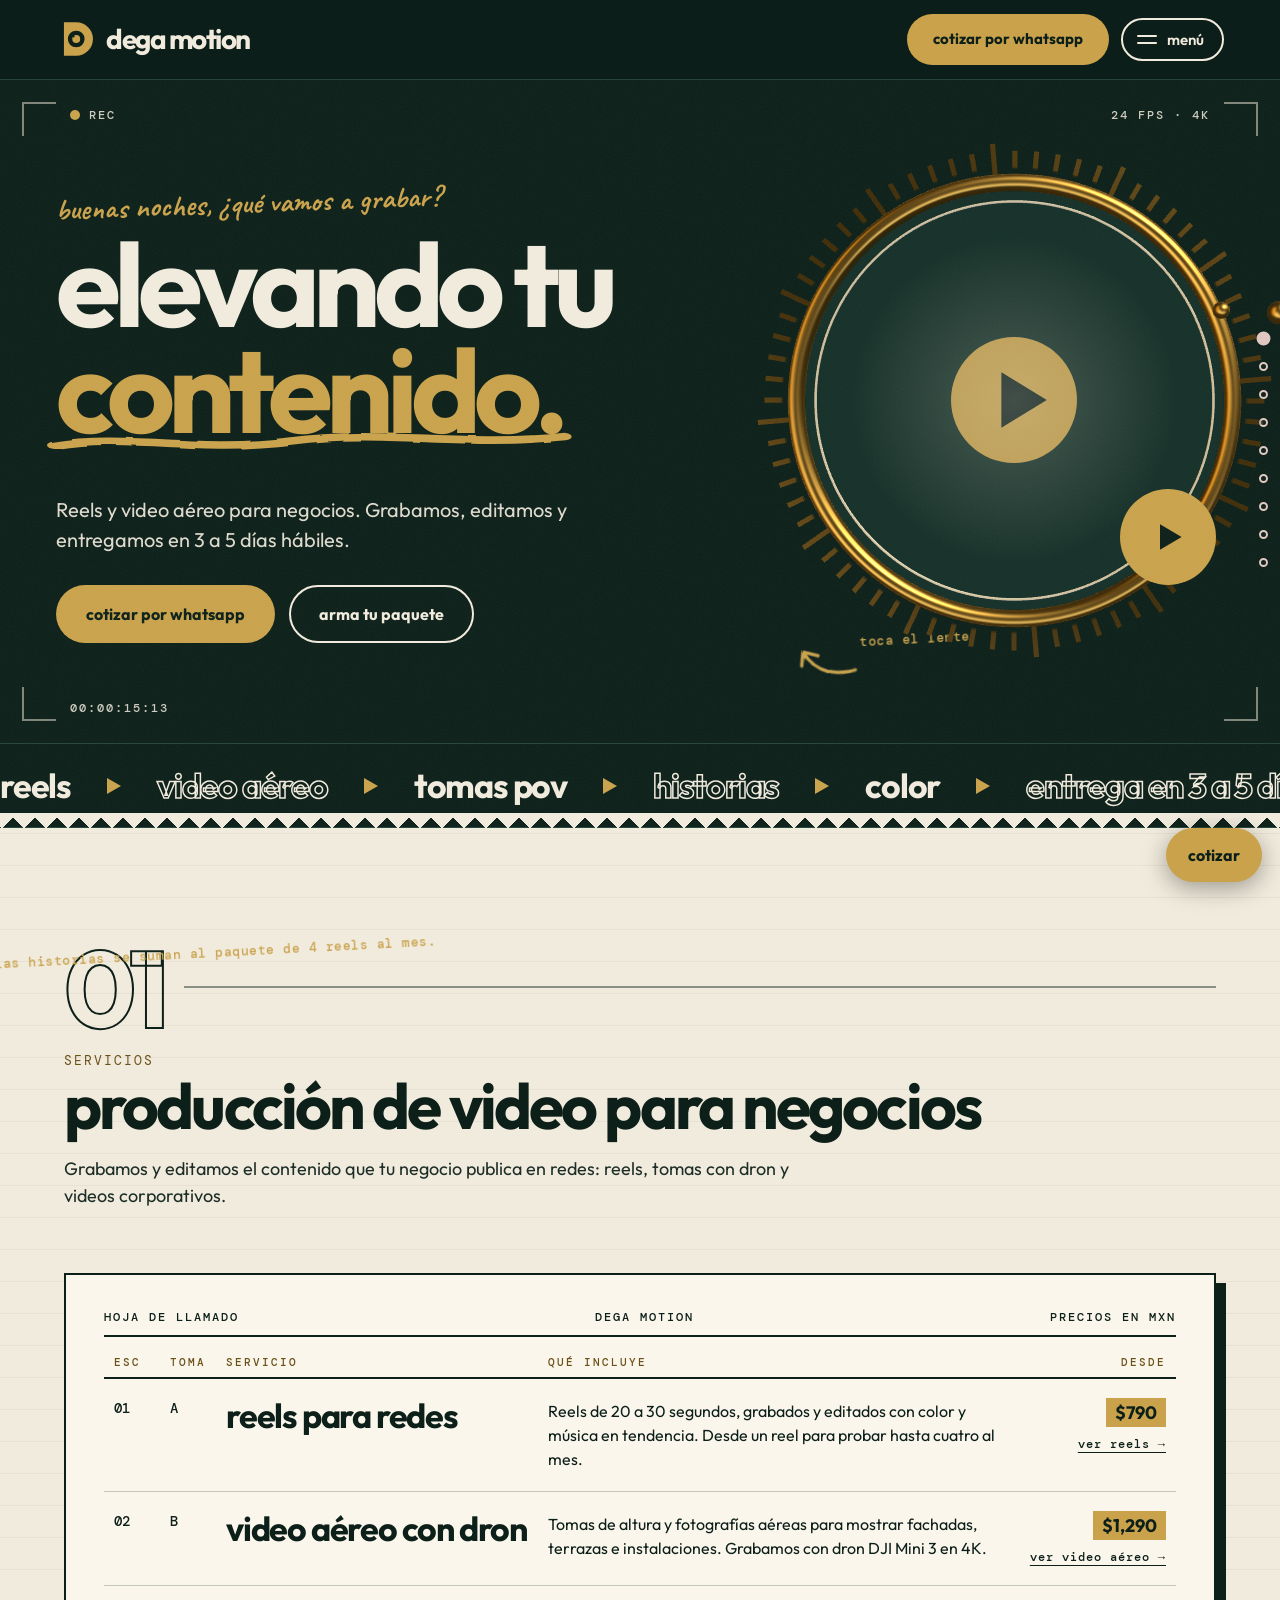
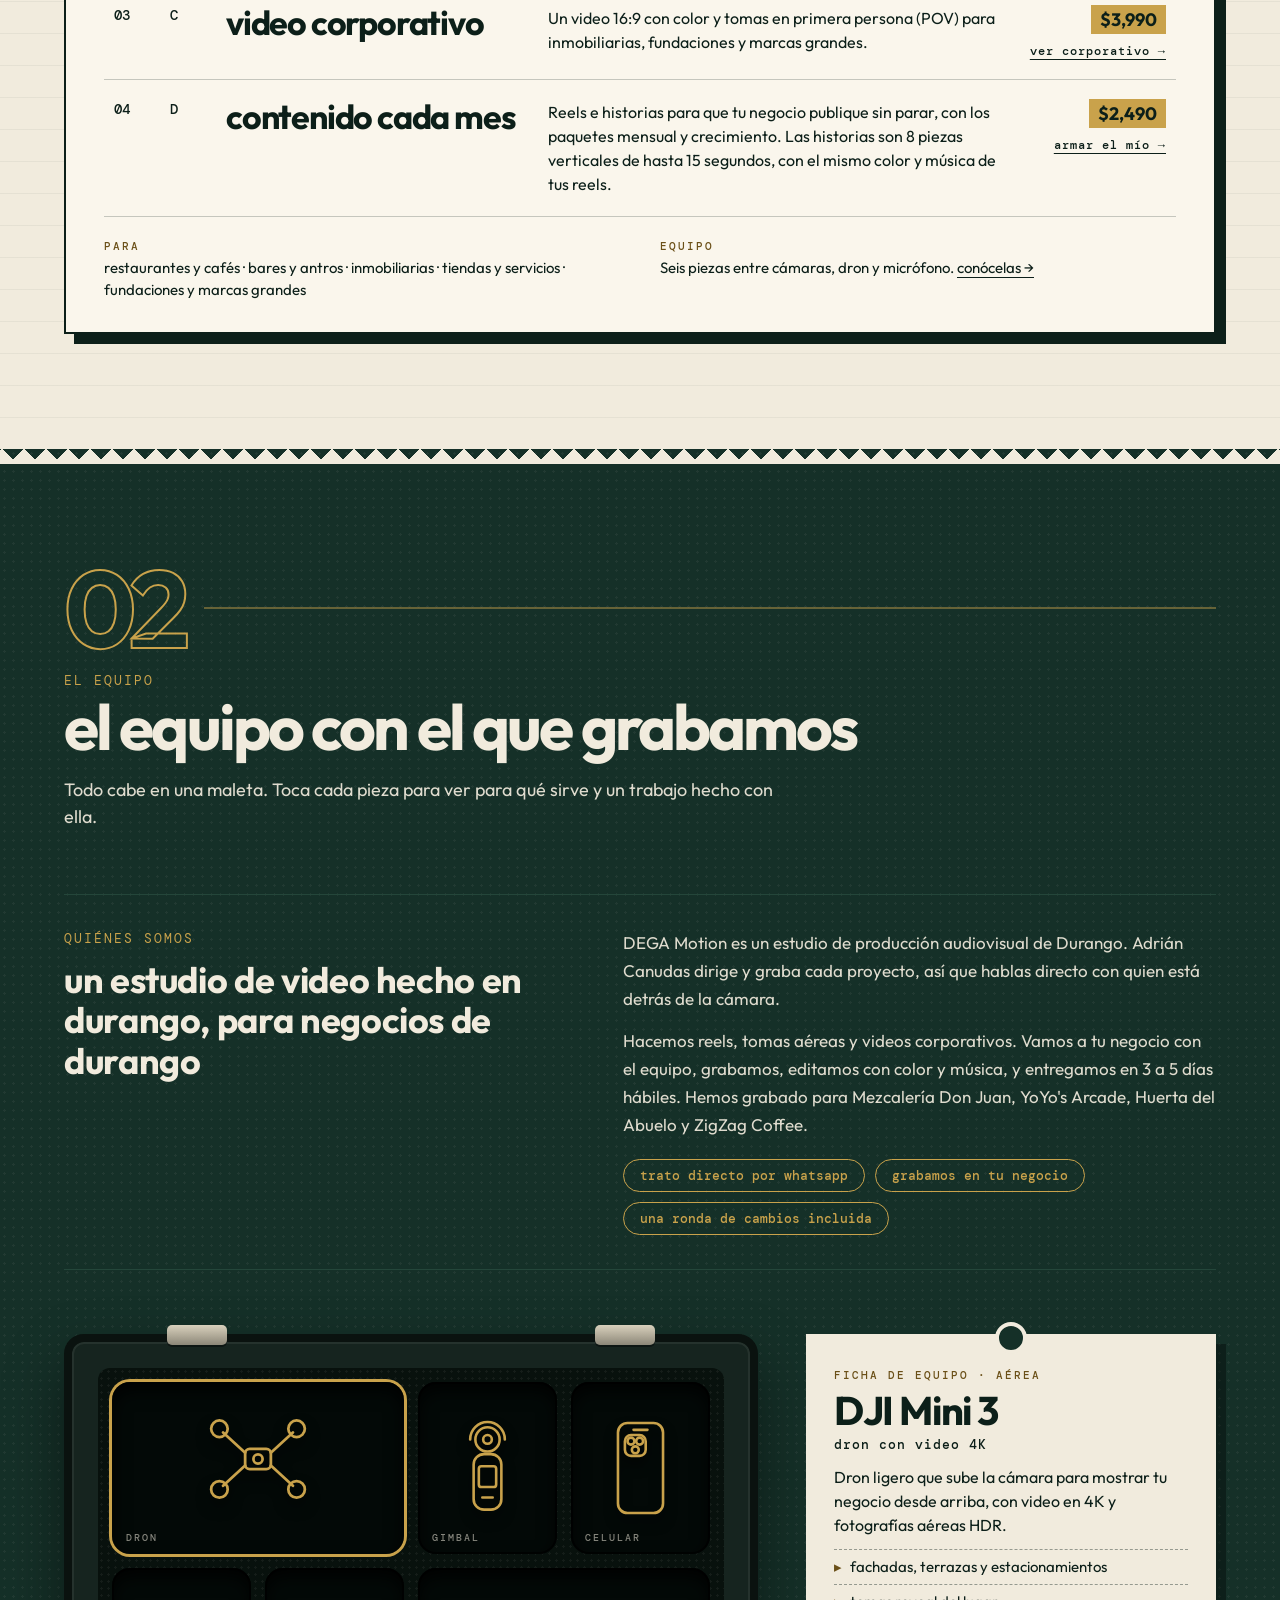
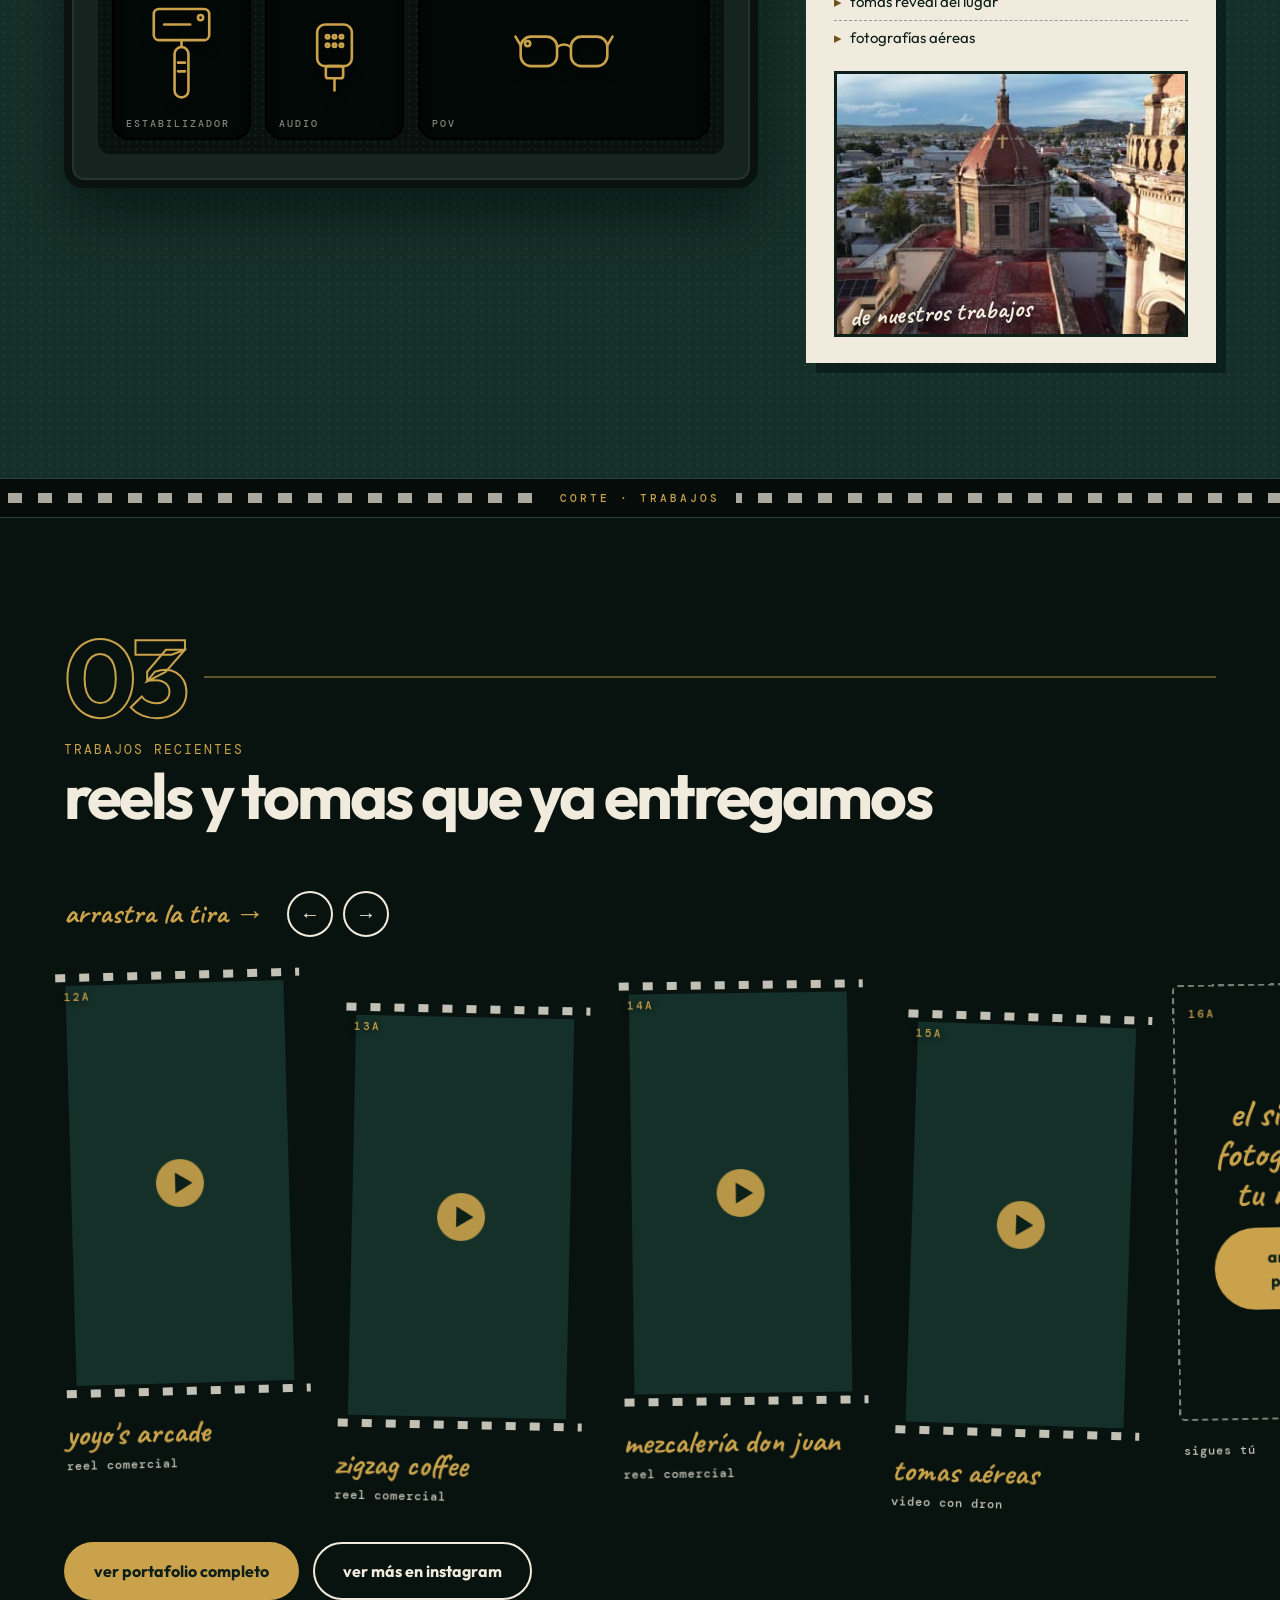
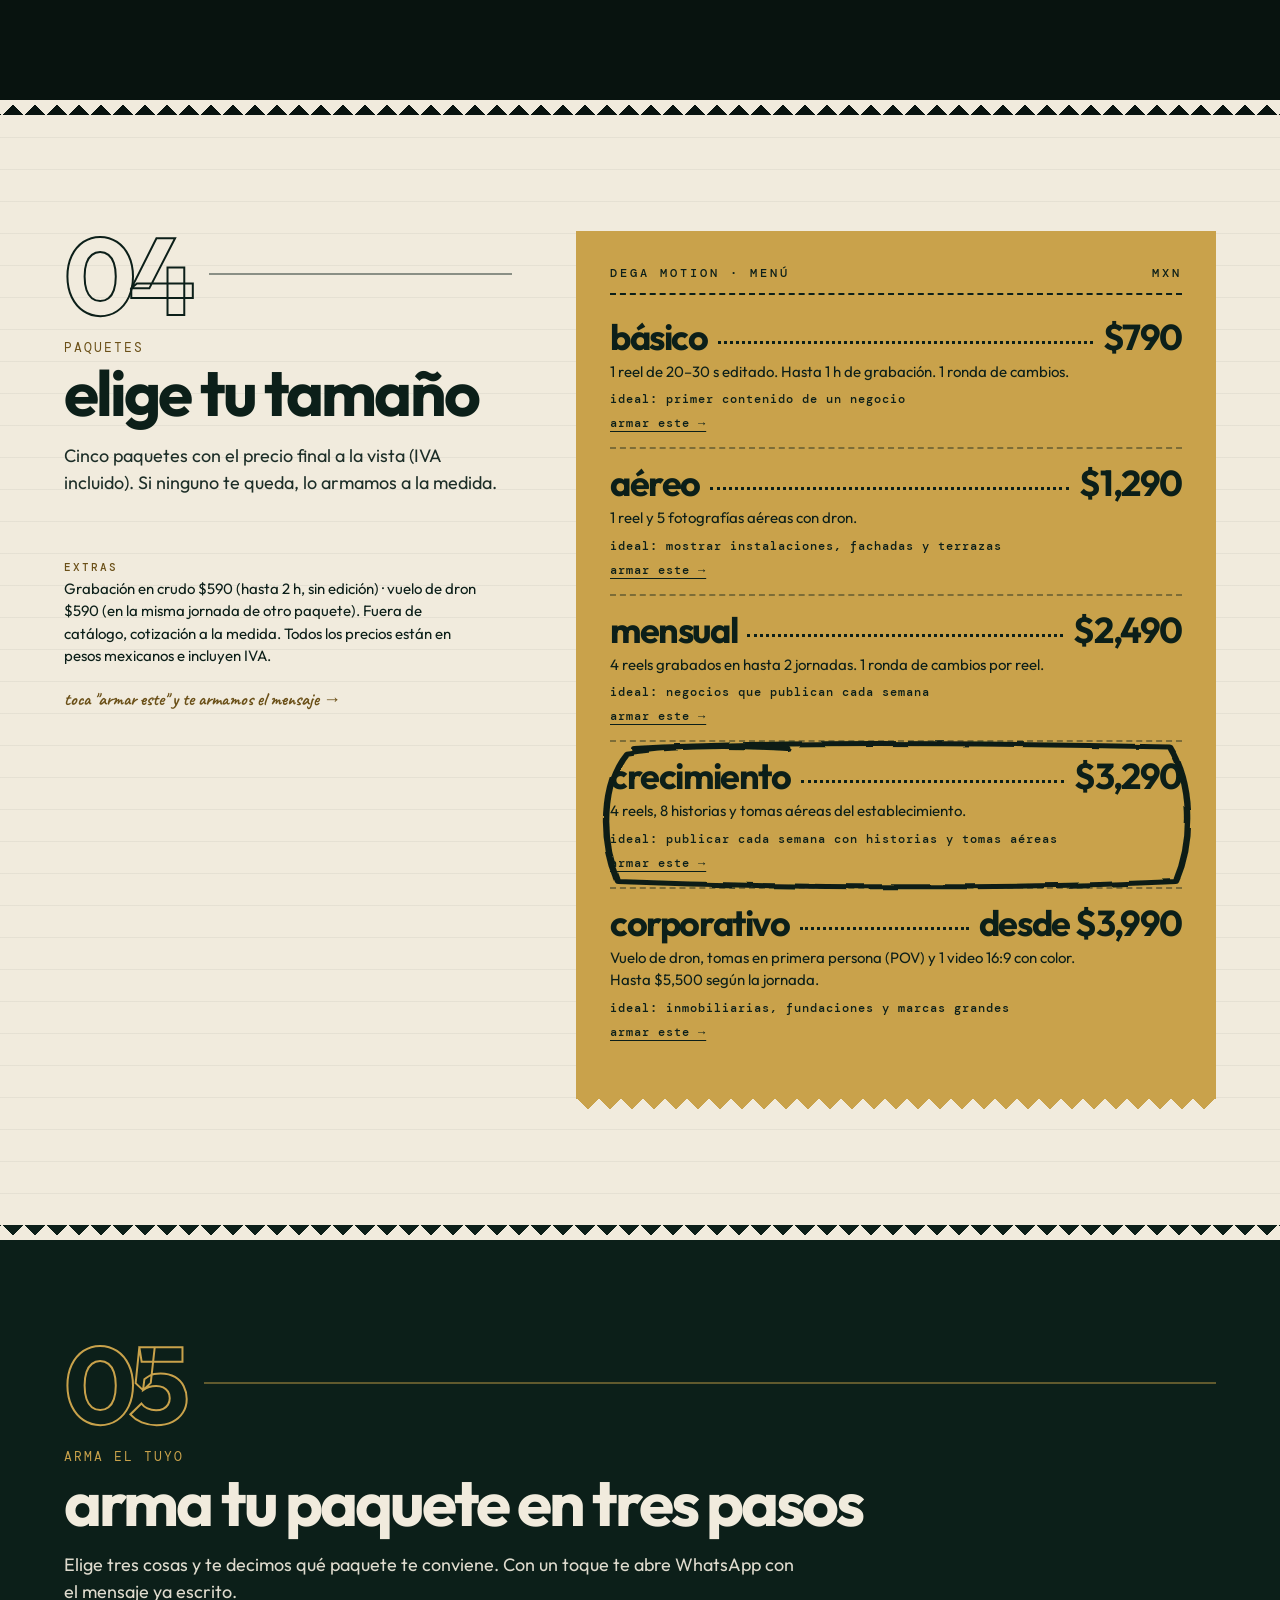
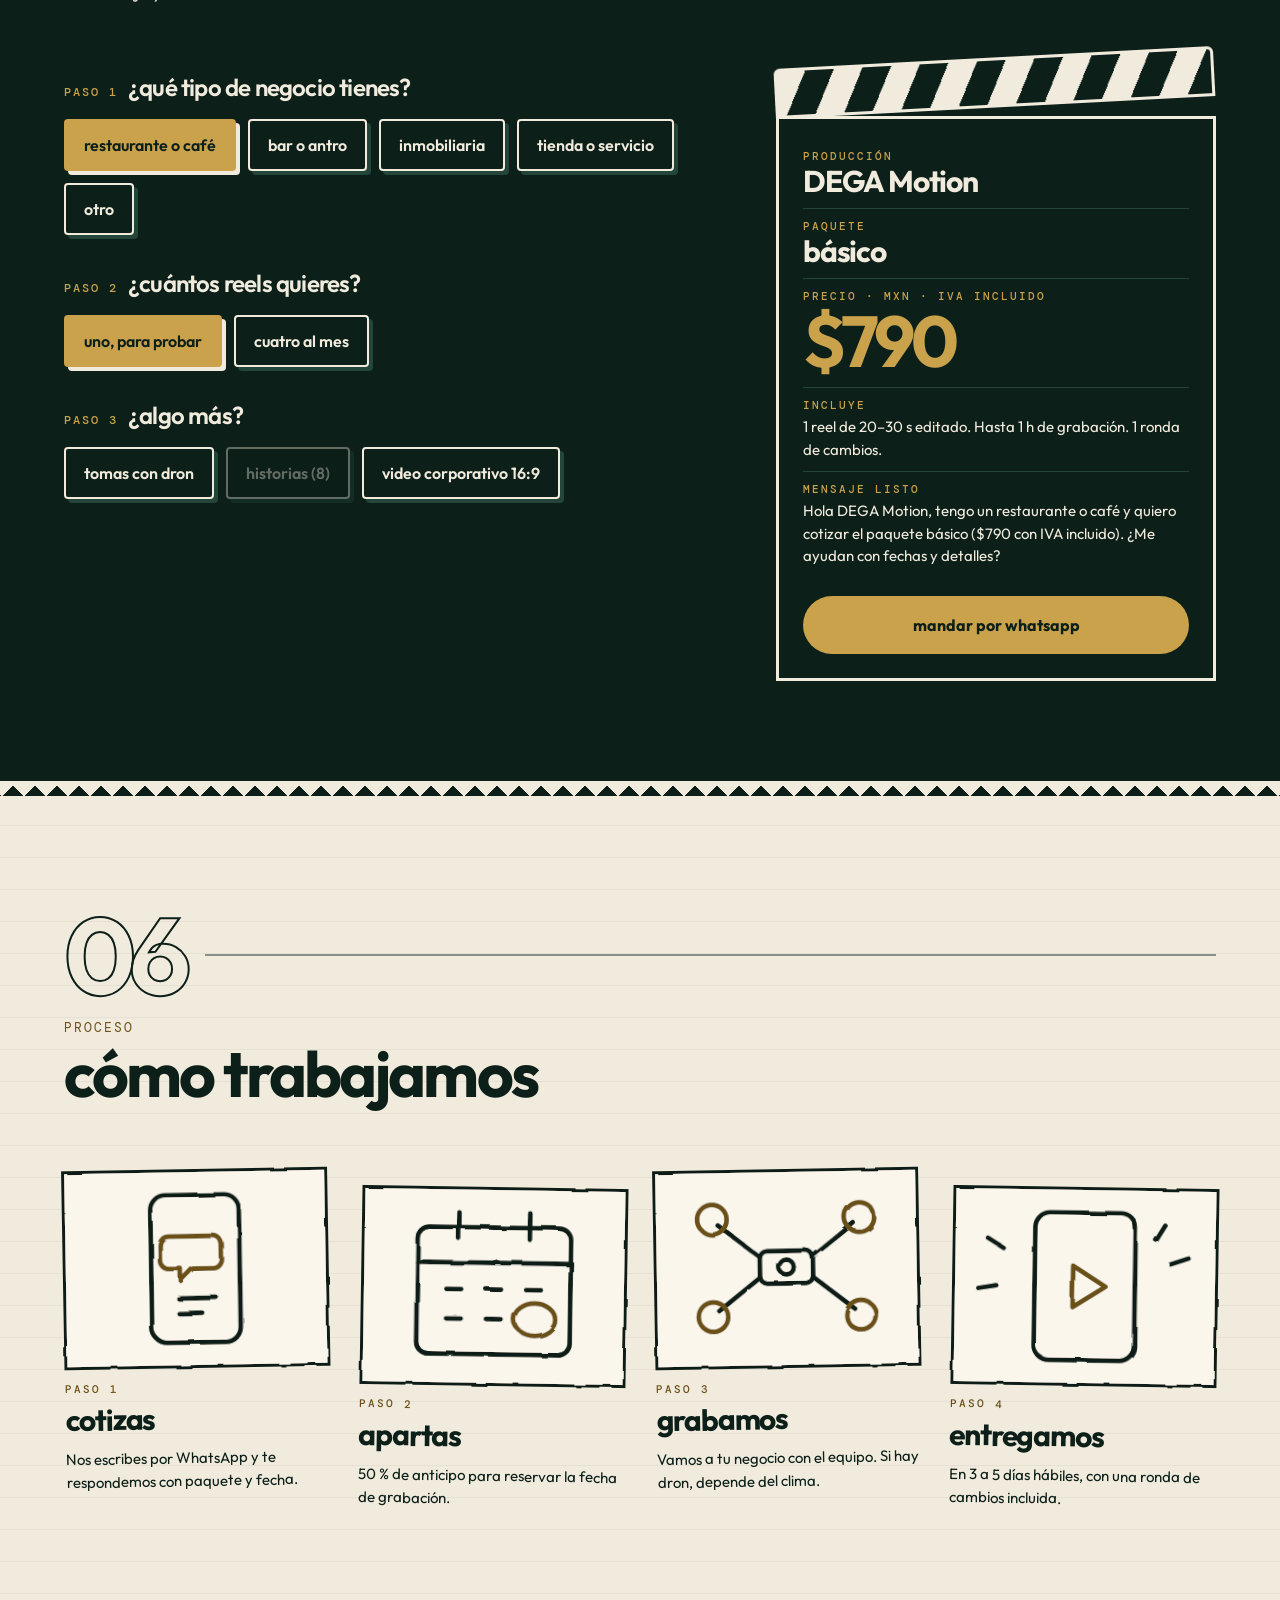
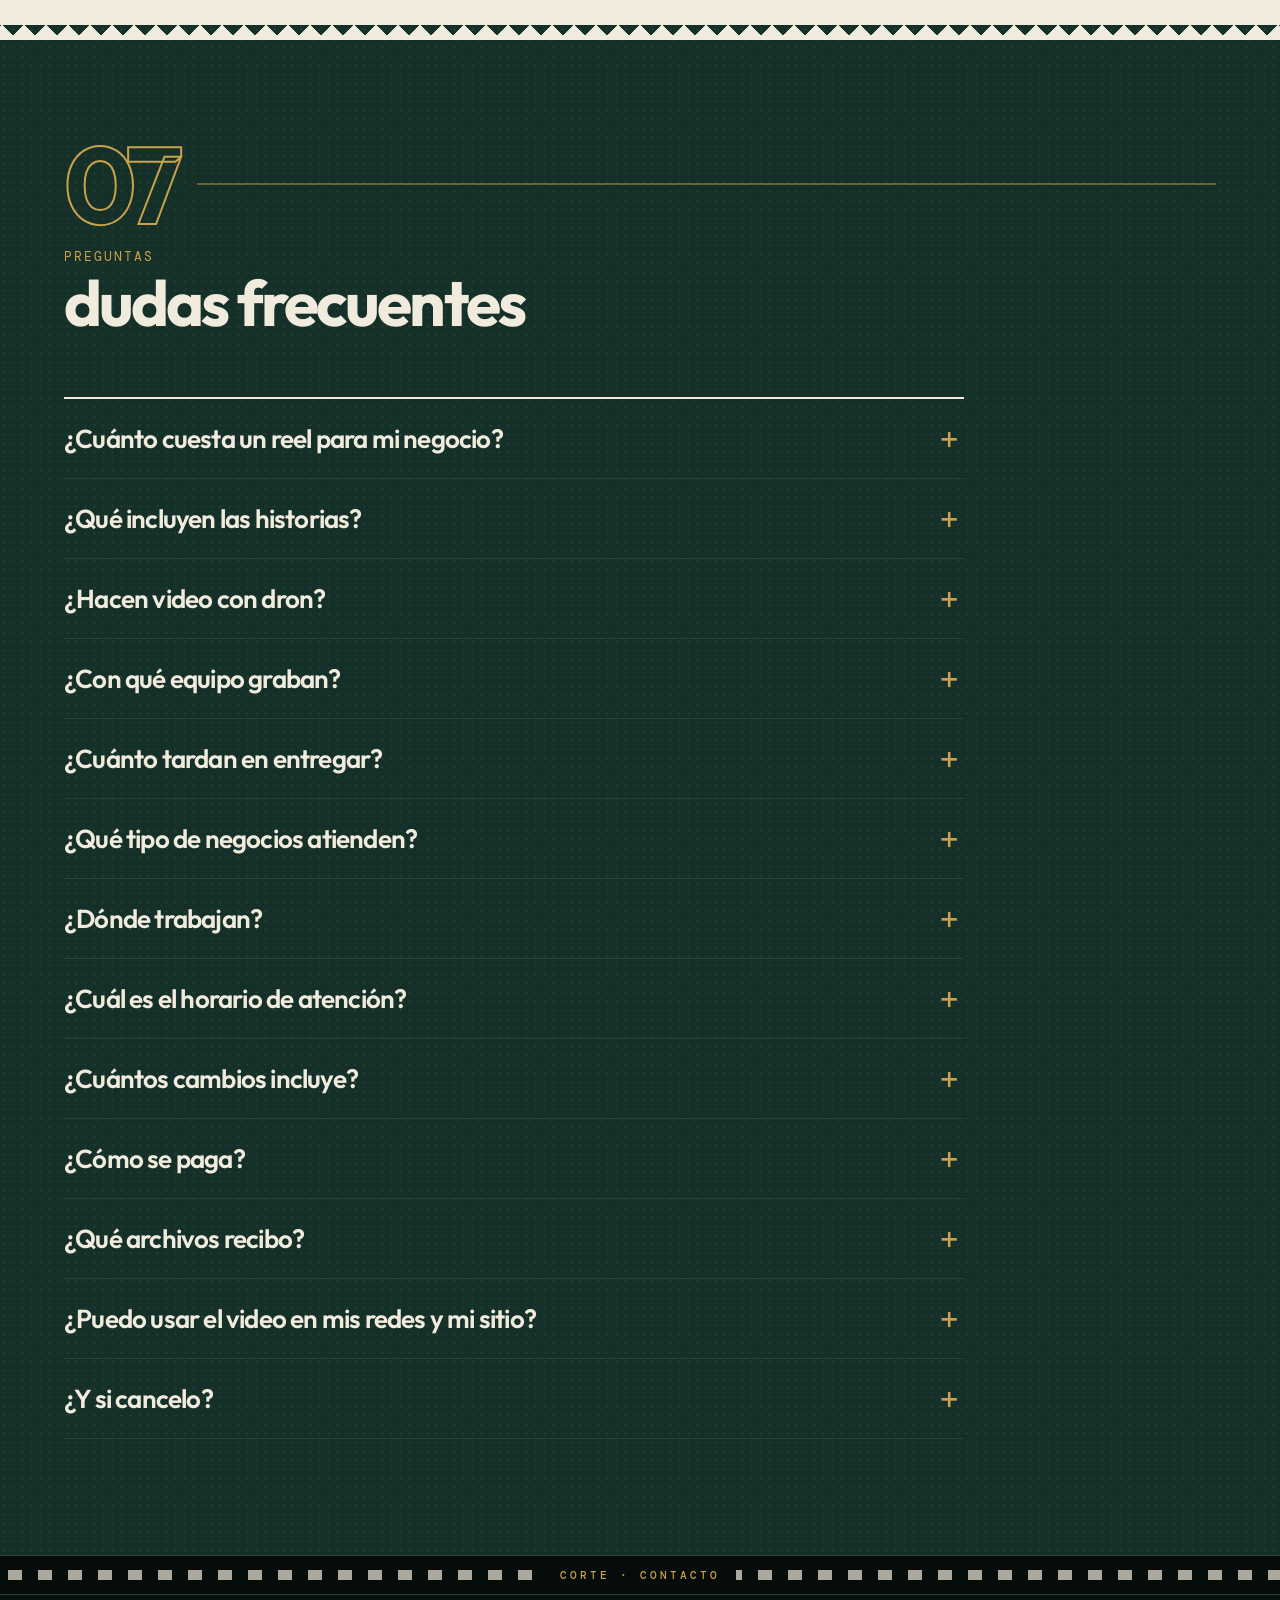
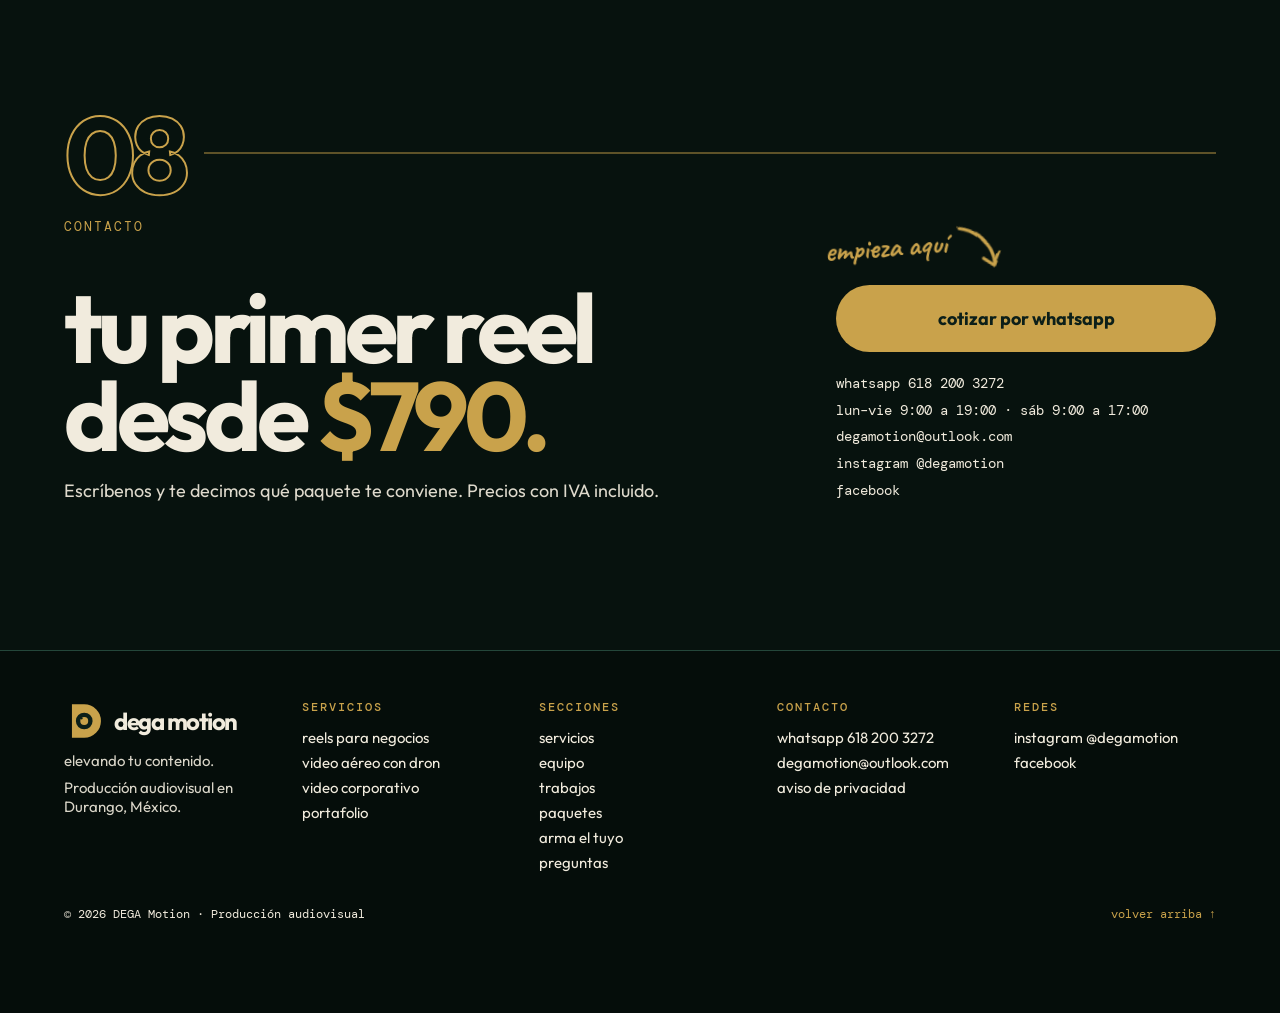
==== commit e5cb008b: "Home: bloque quienes somos y fundador en datos estructurados Co-Authored-By: Claude Sonnet 5.5 <nore" ====
--- a/index.html
+++ b/index.html
@@ -97,6 +97,10 @@
      "closes": "17:00"
     }
    ],
+   "founder": {
+    "@type": "Person",
+    "name": "Adrián Canudas"
+   },
    "sameAs": [
     "https://www.instagram.com/degamotion/",
     "https://www.facebook.com/profile.php?id=61576792566848"
@@ -689,6 +693,12 @@
 @media (prefers-reduced-motion:reduce){html{scroll-behavior:auto}.rv{opacity:1;transform:none;transition:none}.hero h1 .w{opacity:1;transform:none;animation:none}.mq .tr{animation:none}.brand:hover svg{transform:none}.grain{animation:none}.draw path{stroke-dashoffset:0;animation:none!important}.hud.rec i{animation:none}}
 @media (pointer:coarse),(max-width:760px){footer .fgrid a:not(.brand){padding-top:11px;padding-bottom:11px;display:block}.fl a{display:inline-block;padding:12px 6px}.cs td a{display:inline-block;padding:12px 0}.cs td.s a{padding:6px 0}}
 @media (pointer:coarse),(max-width:760px){footer .fgrid a:not(.brand){display:block!important;padding:11px 0!important}.pick{padding:12px 0!important;min-height:44px}a[href='#equipo']{display:inline-block;padding:12px 0}}
+.who{display:grid;grid-template-columns:1fr 1.2fr;gap:clamp(24px,5vw,72px);margin:8px 0 64px;padding:34px 0;border-top:1px solid var(--lin);border-bottom:1px solid var(--lin)}
+.who h3{font:700 clamp(24px,3vw,36px)/1.12 'Outfit',sans-serif;margin:12px 0 0;letter-spacing:-.01em}
+.who-b p{margin:0 0 14px;font-size:17px;line-height:1.65;opacity:.92}
+.who-l{list-style:none;margin:20px 0 0;padding:0;display:flex;flex-wrap:wrap;gap:10px}
+.who-l li{border:1px solid var(--lat);color:var(--lat);border-radius:999px;padding:7px 16px;font:500 13px 'DM Mono',monospace}
+@media (max-width:820px){.who{grid-template-columns:1fr;gap:18px;margin-bottom:44px}}
 </style>
 <noscript><style>.links{display:flex;flex-wrap:wrap;gap:6px 22px;font-weight:500}.mbtn{display:none}.rv{opacity:1;transform:none}.hero h1 .w{opacity:1;transform:none;animation:none}.draw path{stroke-dashoffset:0}</style></noscript>
 </head>
@@ -780,6 +790,14 @@
 <section id="equipo" class="gear dots">
   <div class="wrap sec">
     <div class="sech rv"><div class="nrow"><span class="num" aria-hidden="true">02</span><span class="rule"></span></div><div class="tag">el equipo</div><h2>el equipo con el que grabamos</h2><p class="rv lead">Todo cabe en una maleta. Toca cada pieza para ver para qué sirve y un trabajo hecho con ella.</p></div>
+    <div class="who rv">
+      <div class="who-h"><div class="tag">quiénes somos</div><h3>un estudio de video hecho en durango, para negocios de durango</h3></div>
+      <div class="who-b">
+        <p>DEGA Motion es un estudio de producción audiovisual de Durango. Adrián Canudas dirige y graba cada proyecto, así que hablas directo con quien está detrás de la cámara.</p>
+        <p>Hacemos reels, tomas aéreas y videos corporativos. Vamos a tu negocio con el equipo, grabamos, editamos con color y música, y entregamos en 3 a 5 días hábiles. Hemos grabado para Mezcalería Don Juan, YoYo's Arcade, Huerta del Abuelo y ZigZag Coffee.</p>
+        <ul class="who-l"><li>trato directo por whatsapp</li><li>grabamos en tu negocio</li><li>una ronda de cambios incluida</li></ul>
+      </div>
+    </div>
     <div class="case-wrap">
       <div class="case rv">
         <span class="latch l1" aria-hidden="true"></span><span class="latch l2" aria-hidden="true"></span>
@@ -962,7 +980,7 @@
     <nav aria-label="Secciones de la página"><ol class="mlist">
       <li style="--i:0"><a href="#inicio" data-s="inicio"><span class="mn" aria-hidden="true">00</span><span class="mname">inicio</span><span class="here" aria-hidden="true">● estás aquí</span><span class="md">elevando tu contenido.</span></a></li>
       <li style="--i:1"><a href="#servicios" data-s="servicios"><span class="mn" aria-hidden="true">01</span><span class="mname">servicios</span><span class="here" aria-hidden="true">● estás aquí</span><span class="md">reels, dron, video corporativo y contenido mensual</span></a></li>
-      <li style="--i:2"><a href="#equipo" data-s="equipo"><span class="mn" aria-hidden="true">02</span><span class="mname">el equipo</span><span class="here" aria-hidden="true">● estás aquí</span><span class="md">las piezas con las que grabamos</span></a></li>
+      <li style="--i:2"><a href="#equipo" data-s="equipo"><span class="mn" aria-hidden="true">02</span><span class="mname">el equipo</span><span class="here" aria-hidden="true">● estás aquí</span><span class="md">quiénes somos y las piezas con las que grabamos</span></a></li>
       <li style="--i:3"><a href="#trabajos" data-s="trabajos"><span class="mn" aria-hidden="true">03</span><span class="mname">trabajos</span><span class="here" aria-hidden="true">● estás aquí</span><span class="md">reels y tomas que ya hicimos</span></a></li>
       <li style="--i:4"><a href="#paquetes" data-s="paquetes"><span class="mn" aria-hidden="true">04</span><span class="mname">paquetes</span><span class="here" aria-hidden="true">● estás aquí</span><span class="md">cinco tamaños, desde $790</span></a></li>
       <li style="--i:5"><a href="#armar" data-s="armar"><span class="mn" aria-hidden="true">05</span><span class="mname">arma el tuyo</span><span class="here" aria-hidden="true">● estás aquí</span><span class="md">dinos qué necesitas y te armamos el mensaje</span></a></li>
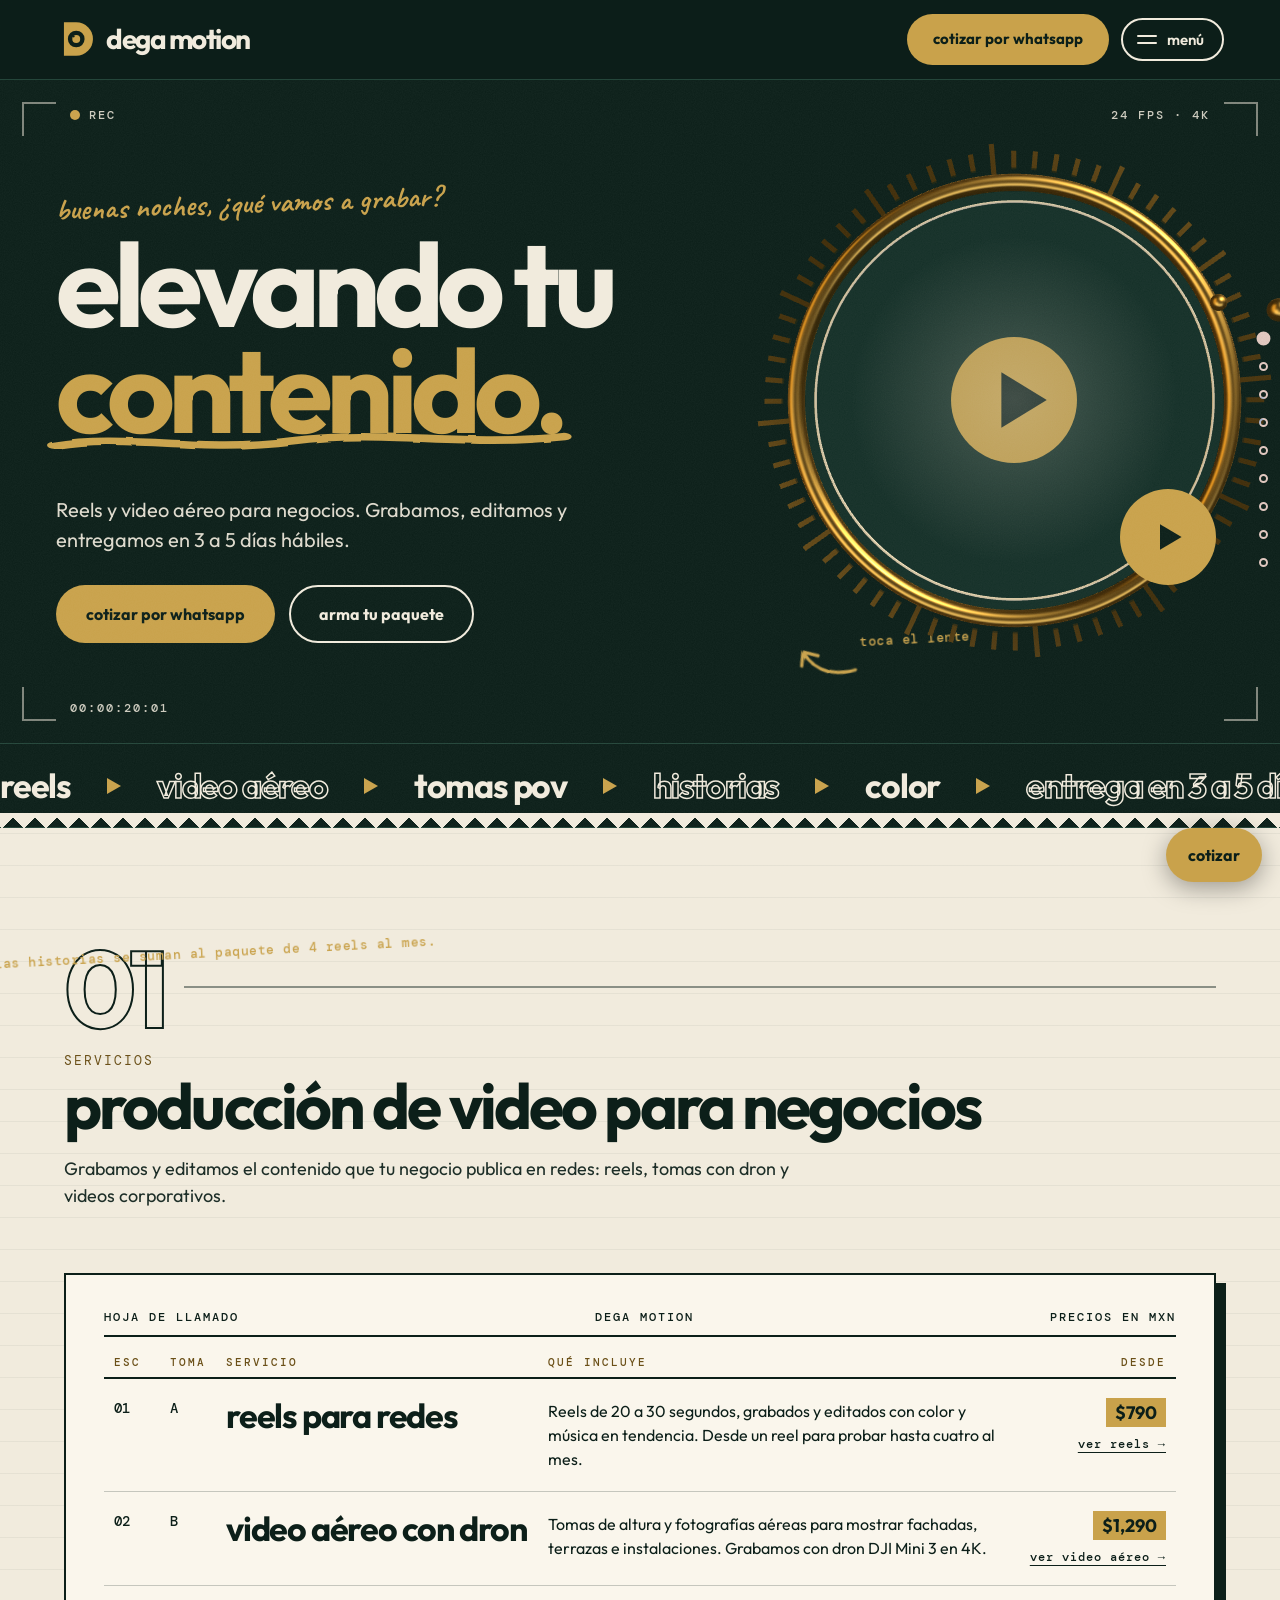
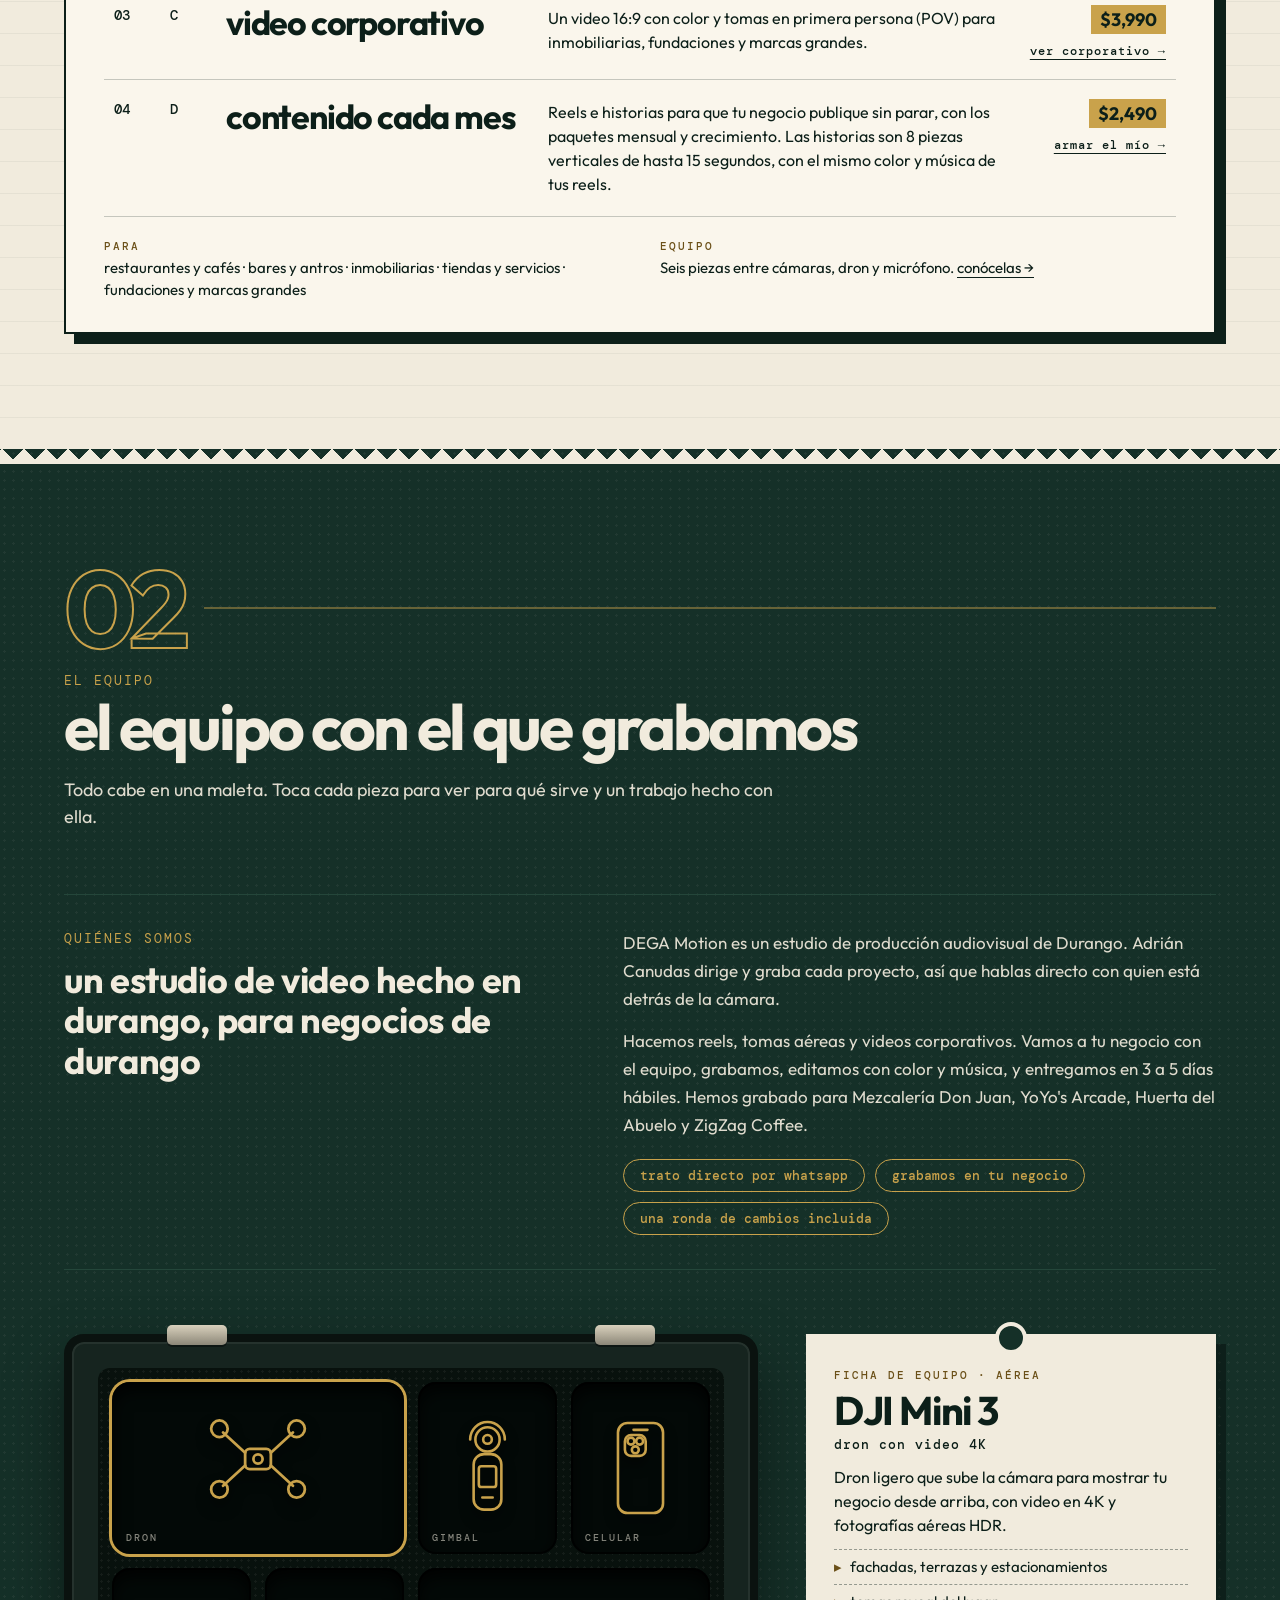
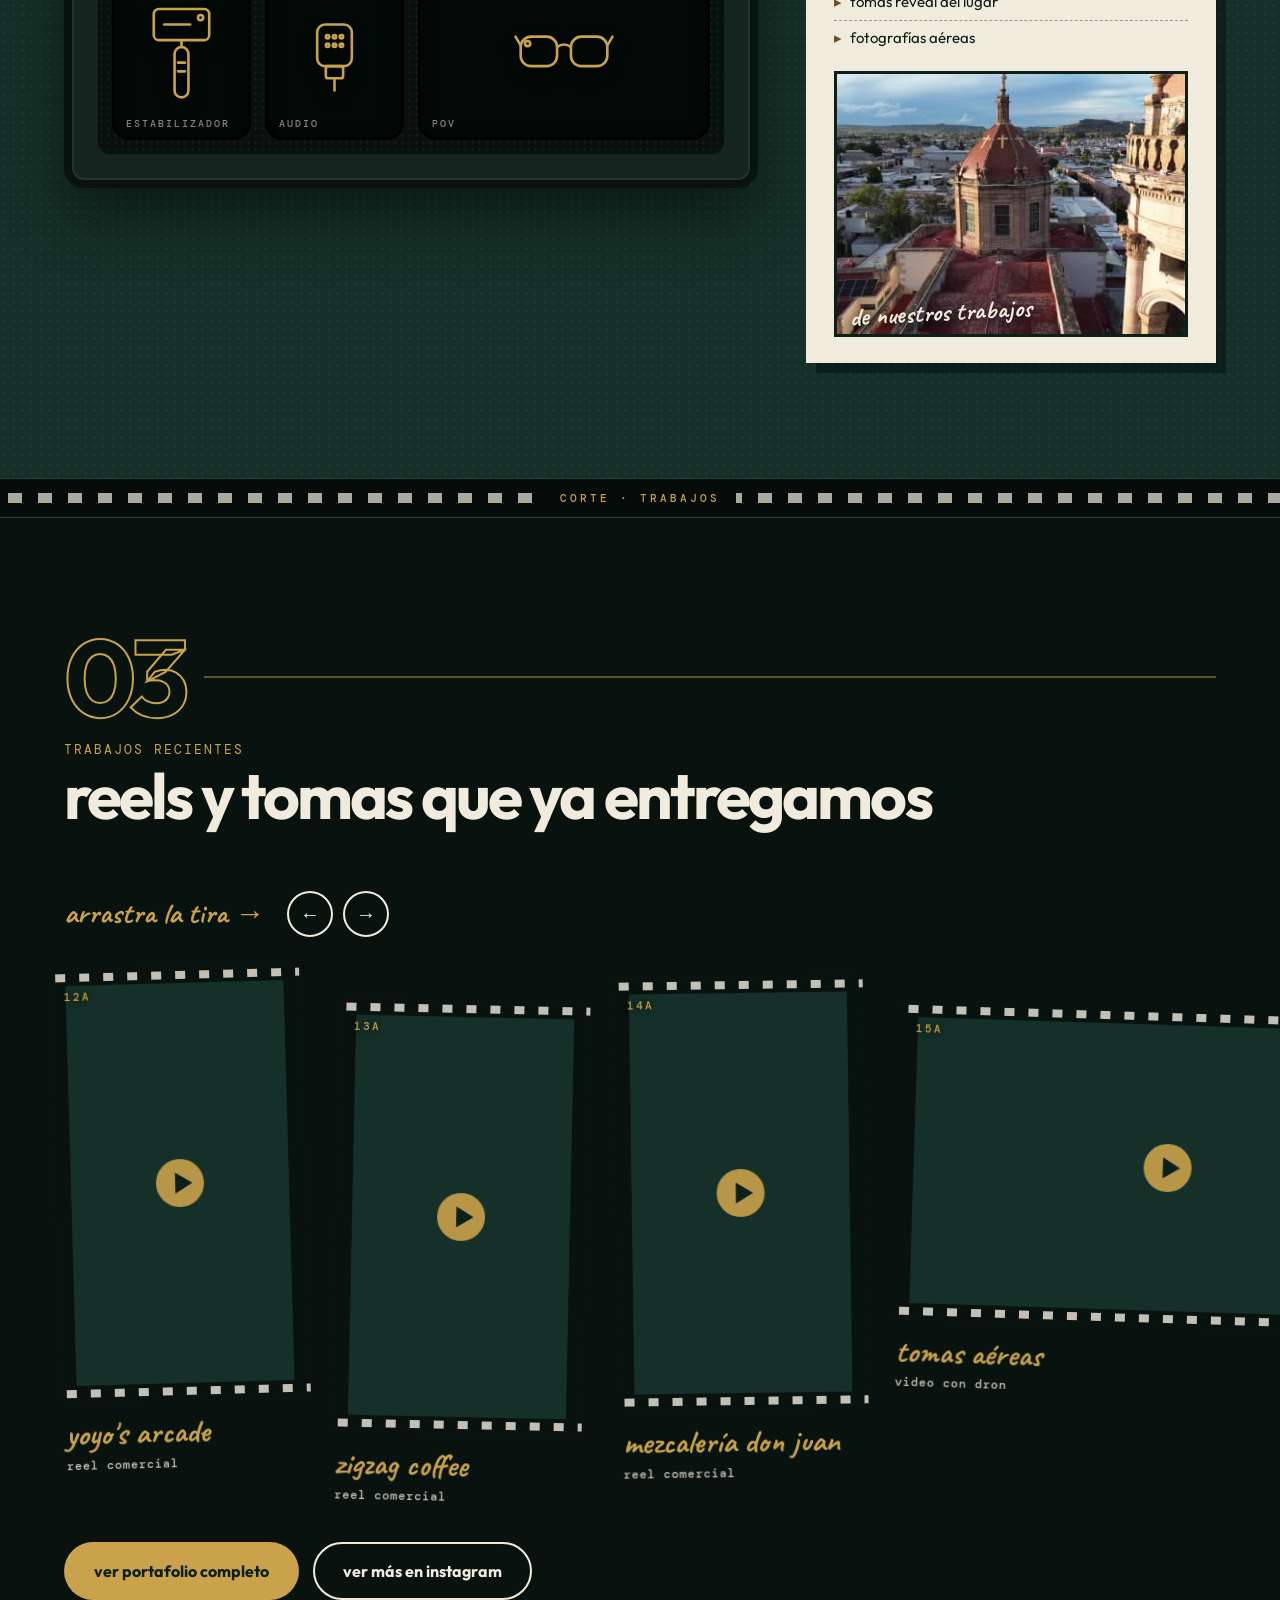
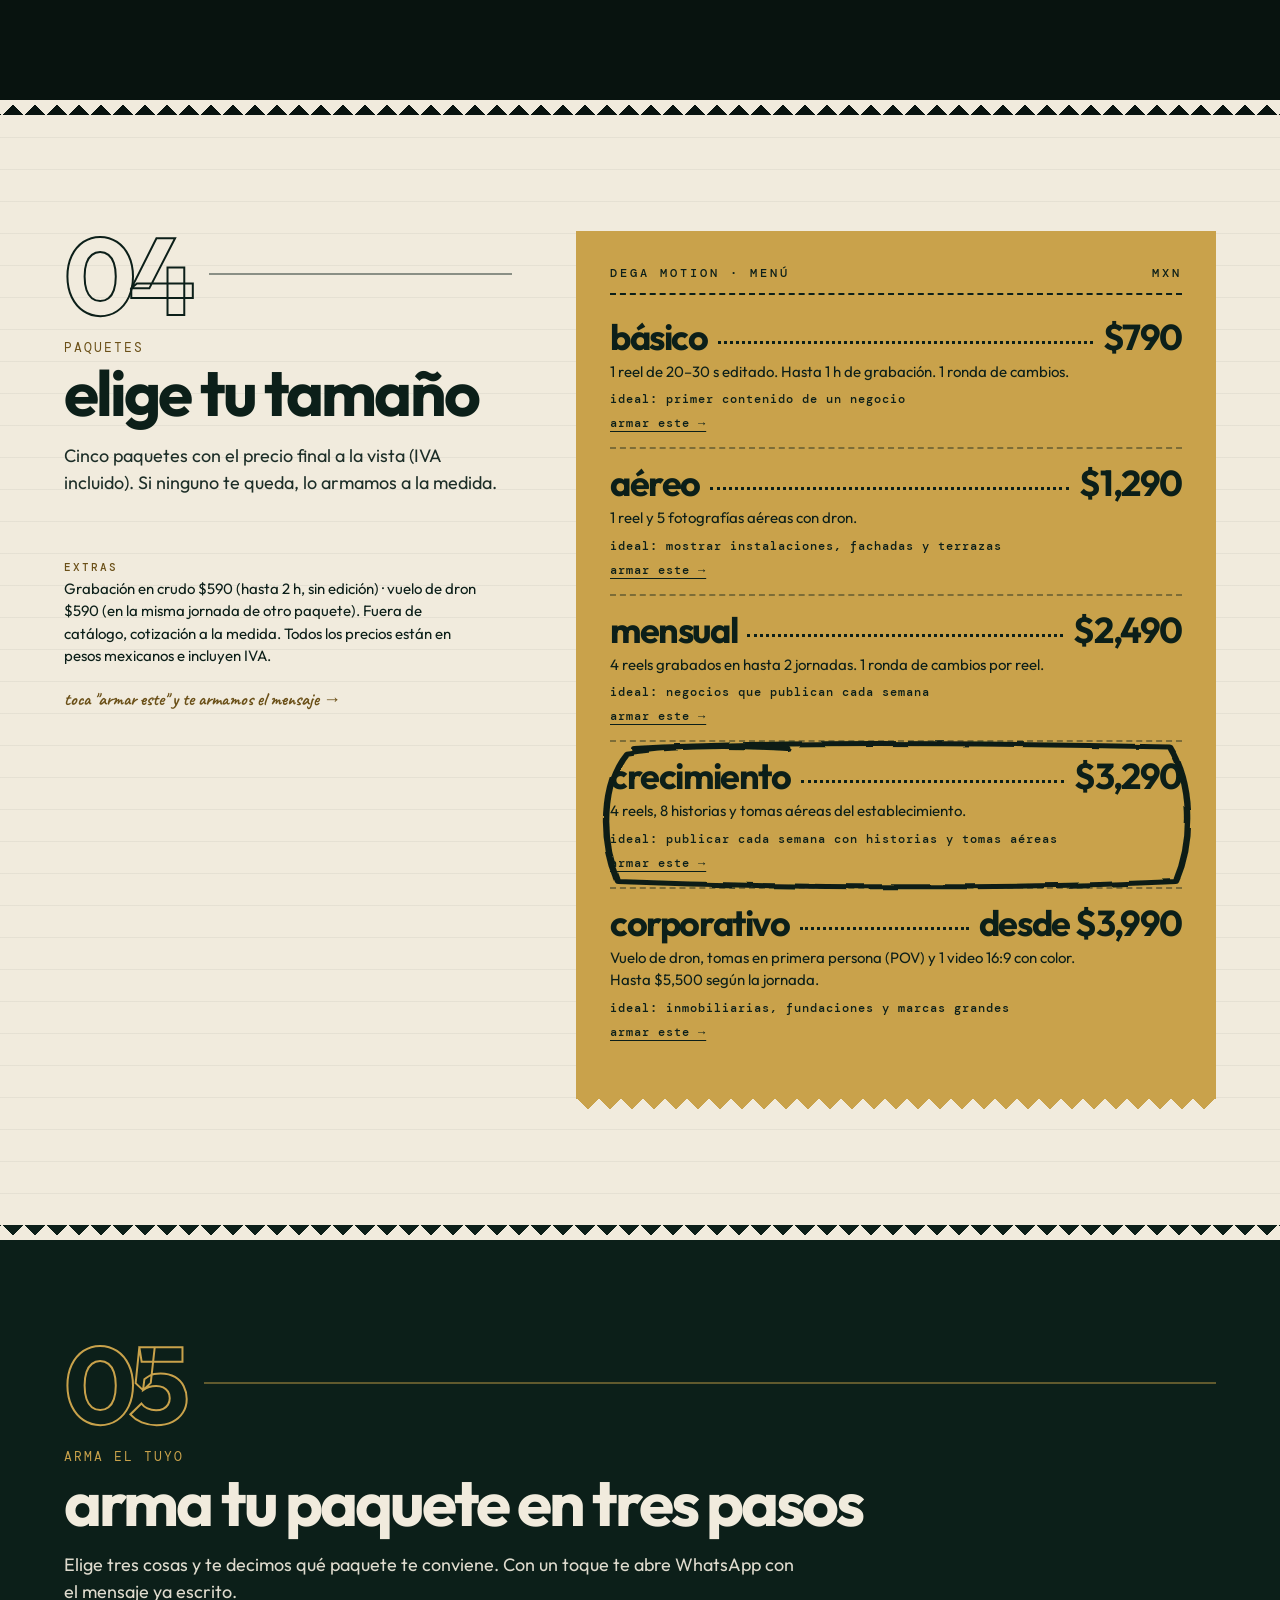
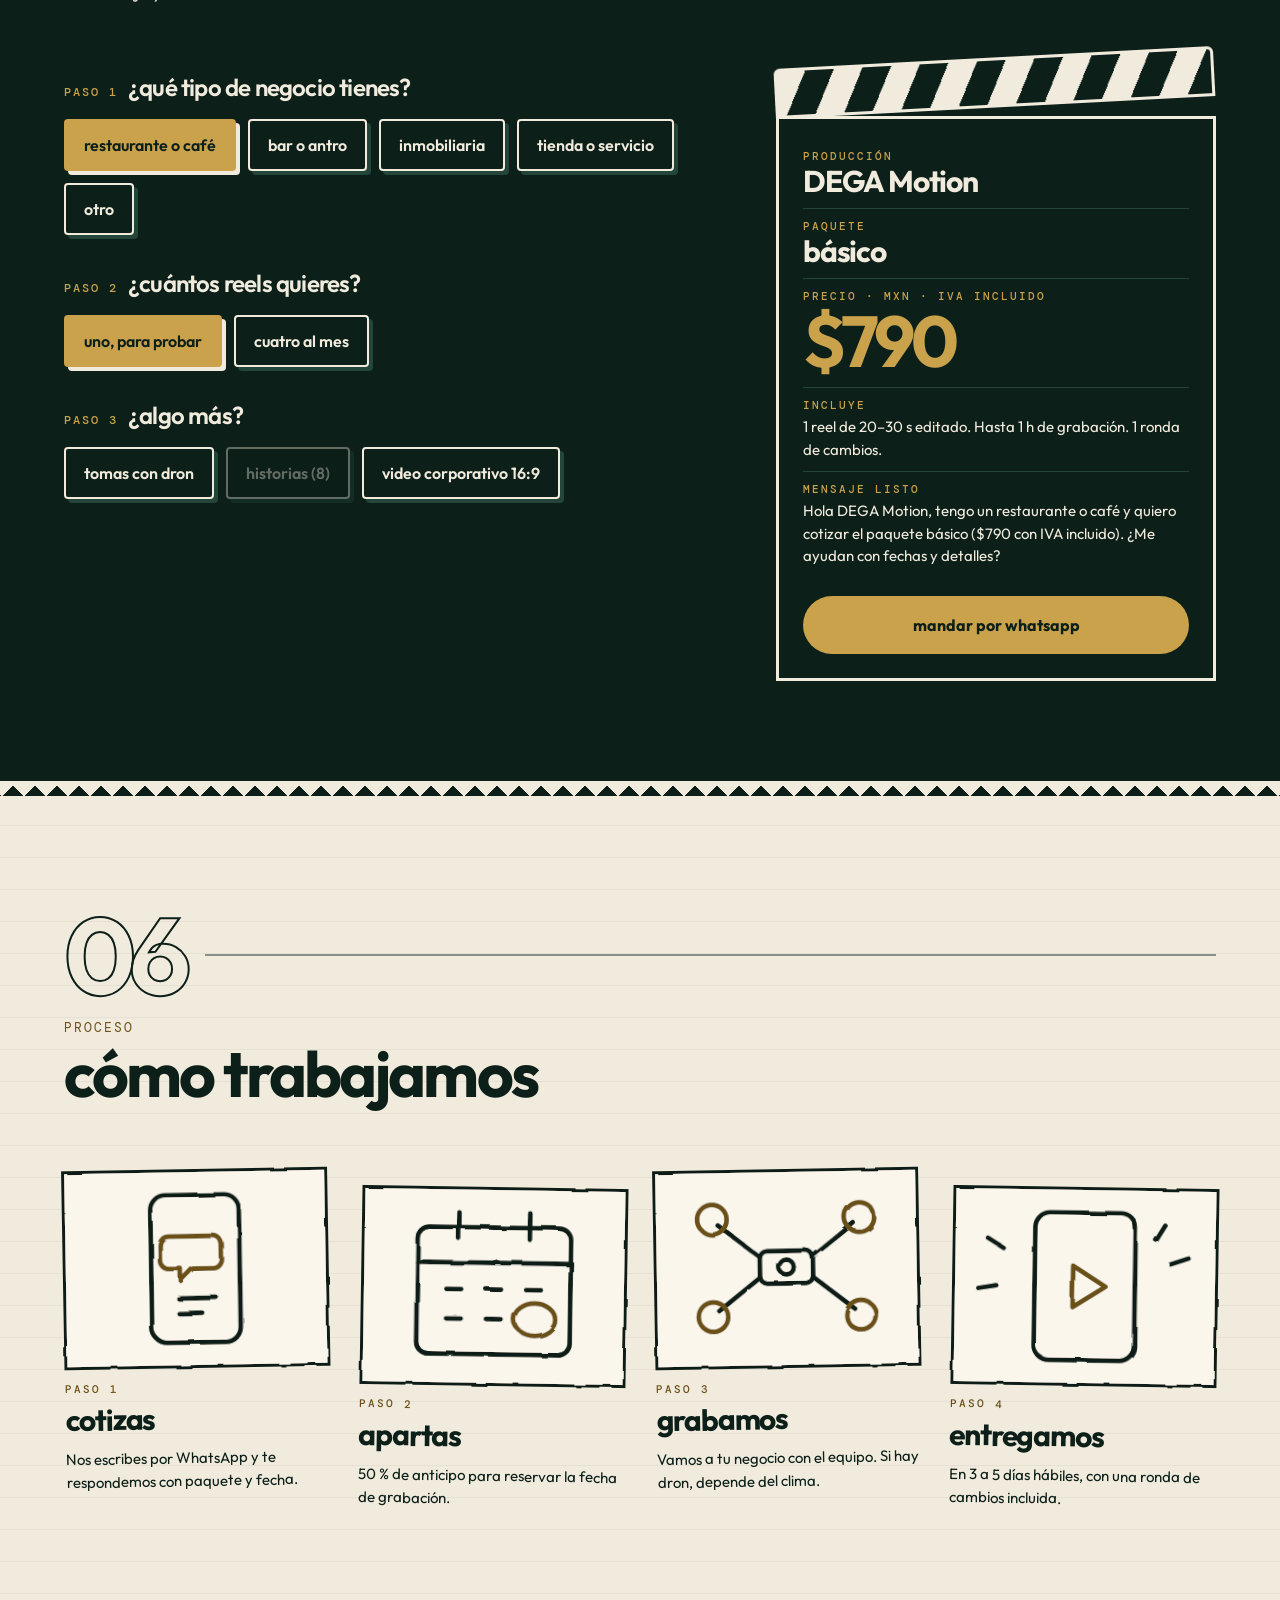
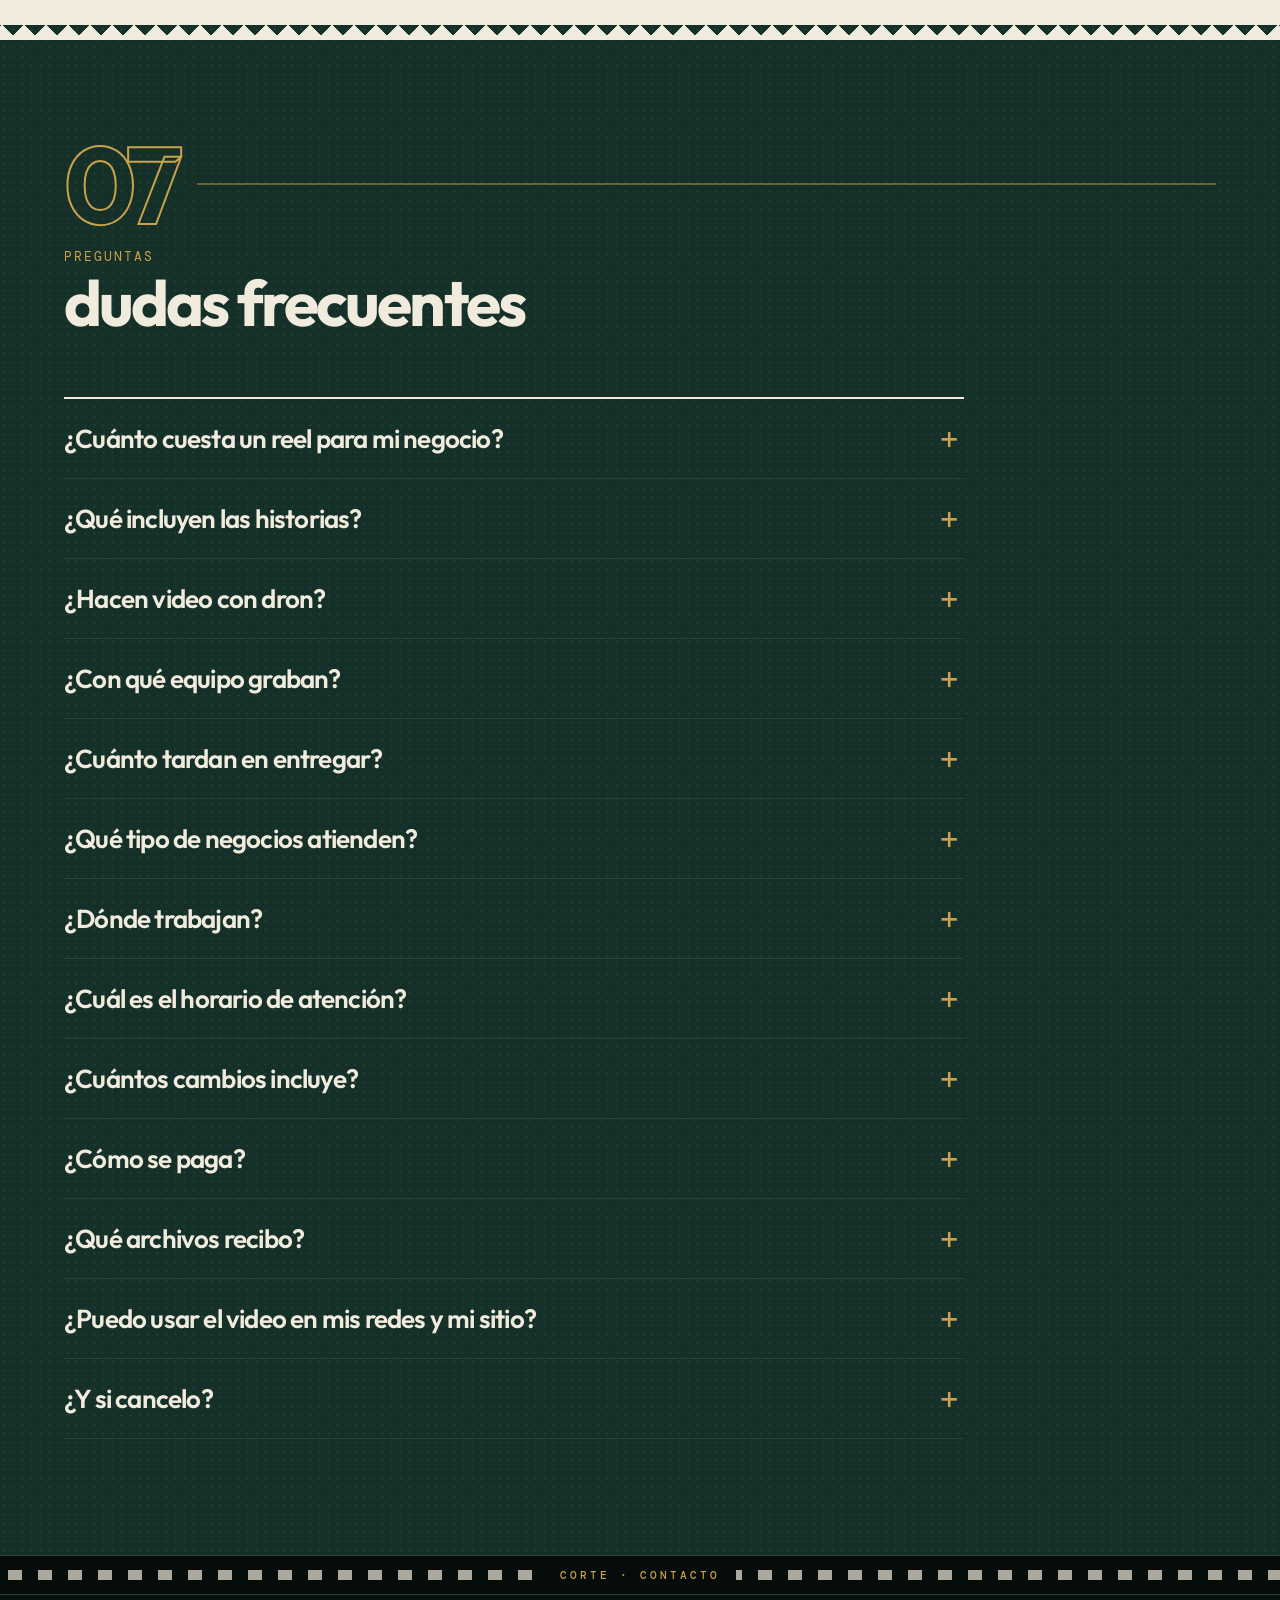
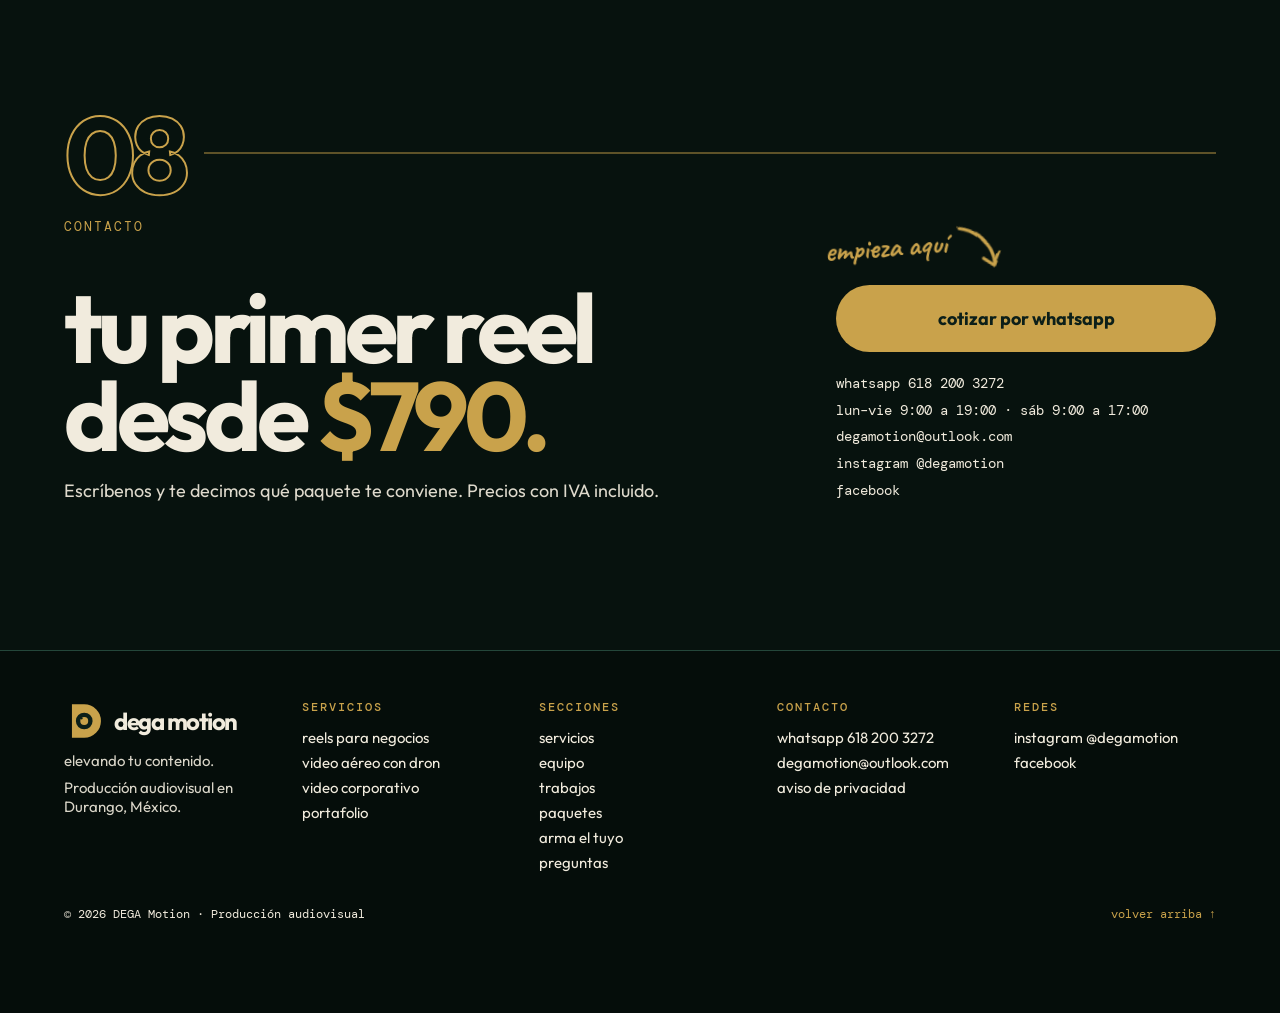
==== commit 920f9ee2: "Tomas de dron en horizontal y mayor calidad (home, portafolio y pagina de dron) Co-Authored-By: Clau" ====
--- a/index.html
+++ b/index.html
@@ -699,6 +699,7 @@
 .who-l{list-style:none;margin:20px 0 0;padding:0;display:flex;flex-wrap:wrap;gap:10px}
 .who-l li{border:1px solid var(--lat);color:var(--lat);border-radius:999px;padding:7px 16px;font:500 13px 'DM Mono',monospace}
 @media (max-width:820px){.who{grid-template-columns:1fr;gap:18px;margin-bottom:44px}}
+.fr.wide{flex-basis:min(540px,86vw)}.fr.wide .film .mv{height:auto;aspect-ratio:16/9}
 </style>
 <noscript><style>.links{display:flex;flex-wrap:wrap;gap:6px 22px;font-weight:500}.mbtn{display:none}.rv{opacity:1;transform:none}.hero h1 .w{opacity:1;transform:none;animation:none}.draw path{stroke-dashoffset:0}</style></noscript>
 </head>
@@ -833,7 +834,7 @@
     <article class="fr" style="--r:-1.6deg;--y:0px"><div class="film"><span class="no">12A</span><div class="mv" data-cur="ver"><svg viewBox="0 0 100 100" aria-hidden="true"><circle cx="50" cy="50" r="50" fill="#C9A24B"/><polygon points="40,28 40,72 76,50" fill="#0C1F19"/></svg><video data-slot poster="assets/home/yoyos-dia-nino.jpg" muted loop playsinline preload="none" aria-label="Reel de YoYo's Arcade"><source src="assets/home/yoyos-dia-nino.mp4" type="video/mp4"></video></div></div><div class="cap"><h3 class="hand">yoyo's arcade</h3><small>reel comercial</small></div></article>
     <article class="fr" style="--r:1.2deg;--y:34px"><div class="film"><span class="no">13A</span><div class="mv" data-cur="ver"><svg viewBox="0 0 100 100" aria-hidden="true"><circle cx="50" cy="50" r="50" fill="#C9A24B"/><polygon points="40,28 40,72 76,50" fill="#0C1F19"/></svg><video data-slot poster="assets/home/zigzag-coffee.jpg" muted loop playsinline preload="none" aria-label="Reel de ZigZag Coffee"><source src="assets/home/zigzag-coffee.mp4" type="video/mp4"></video></div></div><div class="cap"><h3 class="hand">zigzag coffee</h3><small>reel comercial</small></div></article>
     <article class="fr" style="--r:-.8deg;--y:10px"><div class="film"><span class="no">14A</span><div class="mv" data-cur="ver"><svg viewBox="0 0 100 100" aria-hidden="true"><circle cx="50" cy="50" r="50" fill="#C9A24B"/><polygon points="40,28 40,72 76,50" fill="#0C1F19"/></svg><video data-slot poster="assets/trabajo-mezcaleria-don-juan.jpg" muted loop playsinline preload="none" aria-label="Reel de Mezcalería Don Juan"><source src="assets/trabajo-mezcaleria-don-juan.mp4" type="video/mp4"></video></div></div><div class="cap"><h3 class="hand">mezcalería don juan</h3><small>reel comercial</small></div></article>
-    <article class="fr" style="--r:1.8deg;--y:42px"><div class="film"><span class="no">15A</span><div class="mv" data-cur="ver"><svg viewBox="0 0 100 100" aria-hidden="true"><circle cx="50" cy="50" r="50" fill="#C9A24B"/><polygon points="40,28 40,72 76,50" fill="#0C1F19"/></svg><video data-slot poster="assets/home/catedral-y-plaza.jpg" muted loop playsinline preload="none" aria-label="Tomas aéreas con dron"><source src="assets/home/catedral-y-plaza.mp4" type="video/mp4"></video></div></div><div class="cap"><h3 class="hand">tomas aéreas</h3><small>video con dron</small></div></article>
+    <article class="fr wide" style="--r:1.8deg;--y:42px"><div class="film"><span class="no">15A</span><div class="mv" data-cur="ver"><svg viewBox="0 0 100 100" aria-hidden="true"><circle cx="50" cy="50" r="50" fill="#C9A24B"/><polygon points="40,28 40,72 76,50" fill="#0C1F19"/></svg><video data-slot poster="assets/home/catedral-wide.jpg" muted loop playsinline preload="none" aria-label="Tomas aéreas con dron"><source src="assets/home/catedral-wide.mp4" type="video/mp4"></video></div></div><div class="cap"><h3 class="hand">tomas aéreas</h3><small>video con dron</small></div></article>
     <a class="fr next" href="#armar" style="--r:-1deg;--y:16px"><div class="film"><span class="no">16A</span><div class="mv"><span class="hand">el siguiente fotograma es tu negocio</span><span class="btn btn-lat">armar mi paquete</span></div></div><div class="cap"><small>sigues tú</small></div></a>
   </div>
   <div class="wrap" style="padding-bottom:clamp(84px,9vw,136px)"><p style="margin:0;display:flex;flex-wrap:wrap;gap:14px"><a class="btn btn-lat" href="/portafolio/">ver portafolio completo</a><a class="btn btn-line" href="https://www.instagram.com/degamotion/" target="_blank" rel="noopener">ver más en instagram</a></p></div>
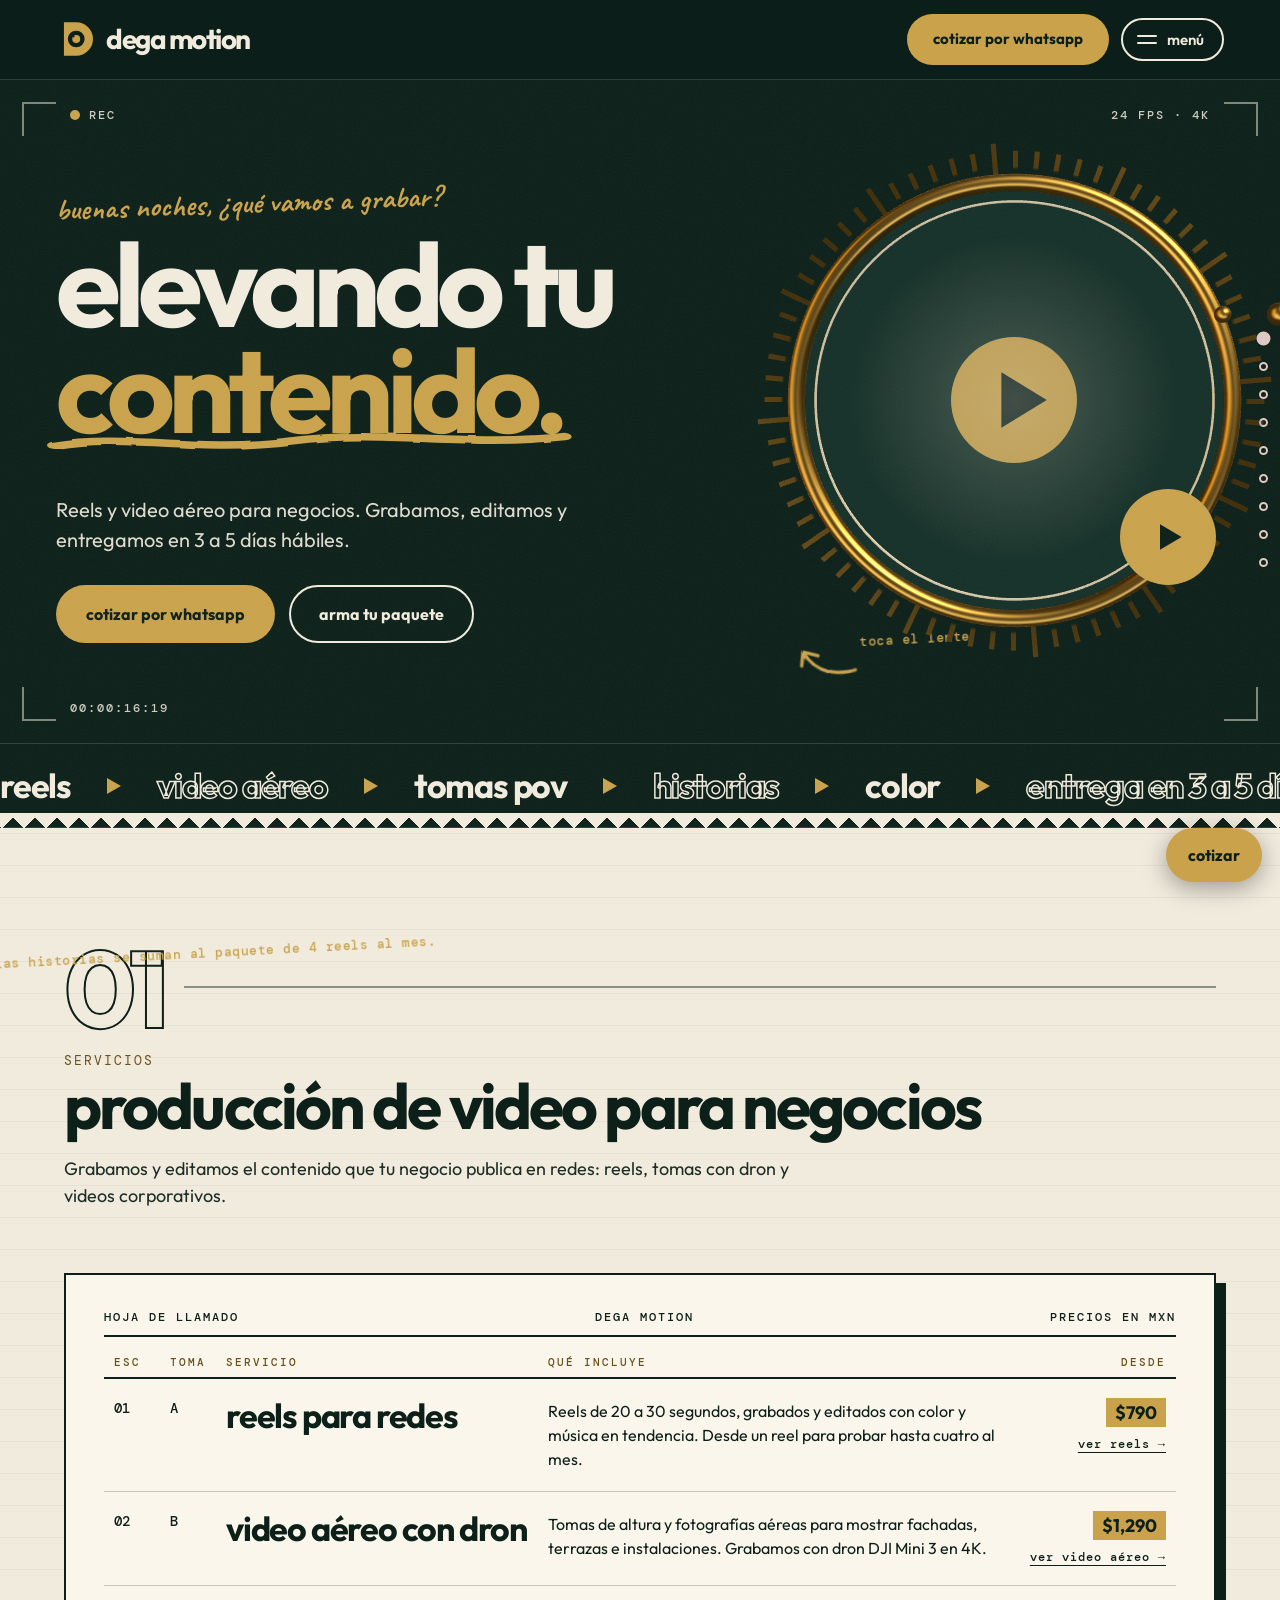
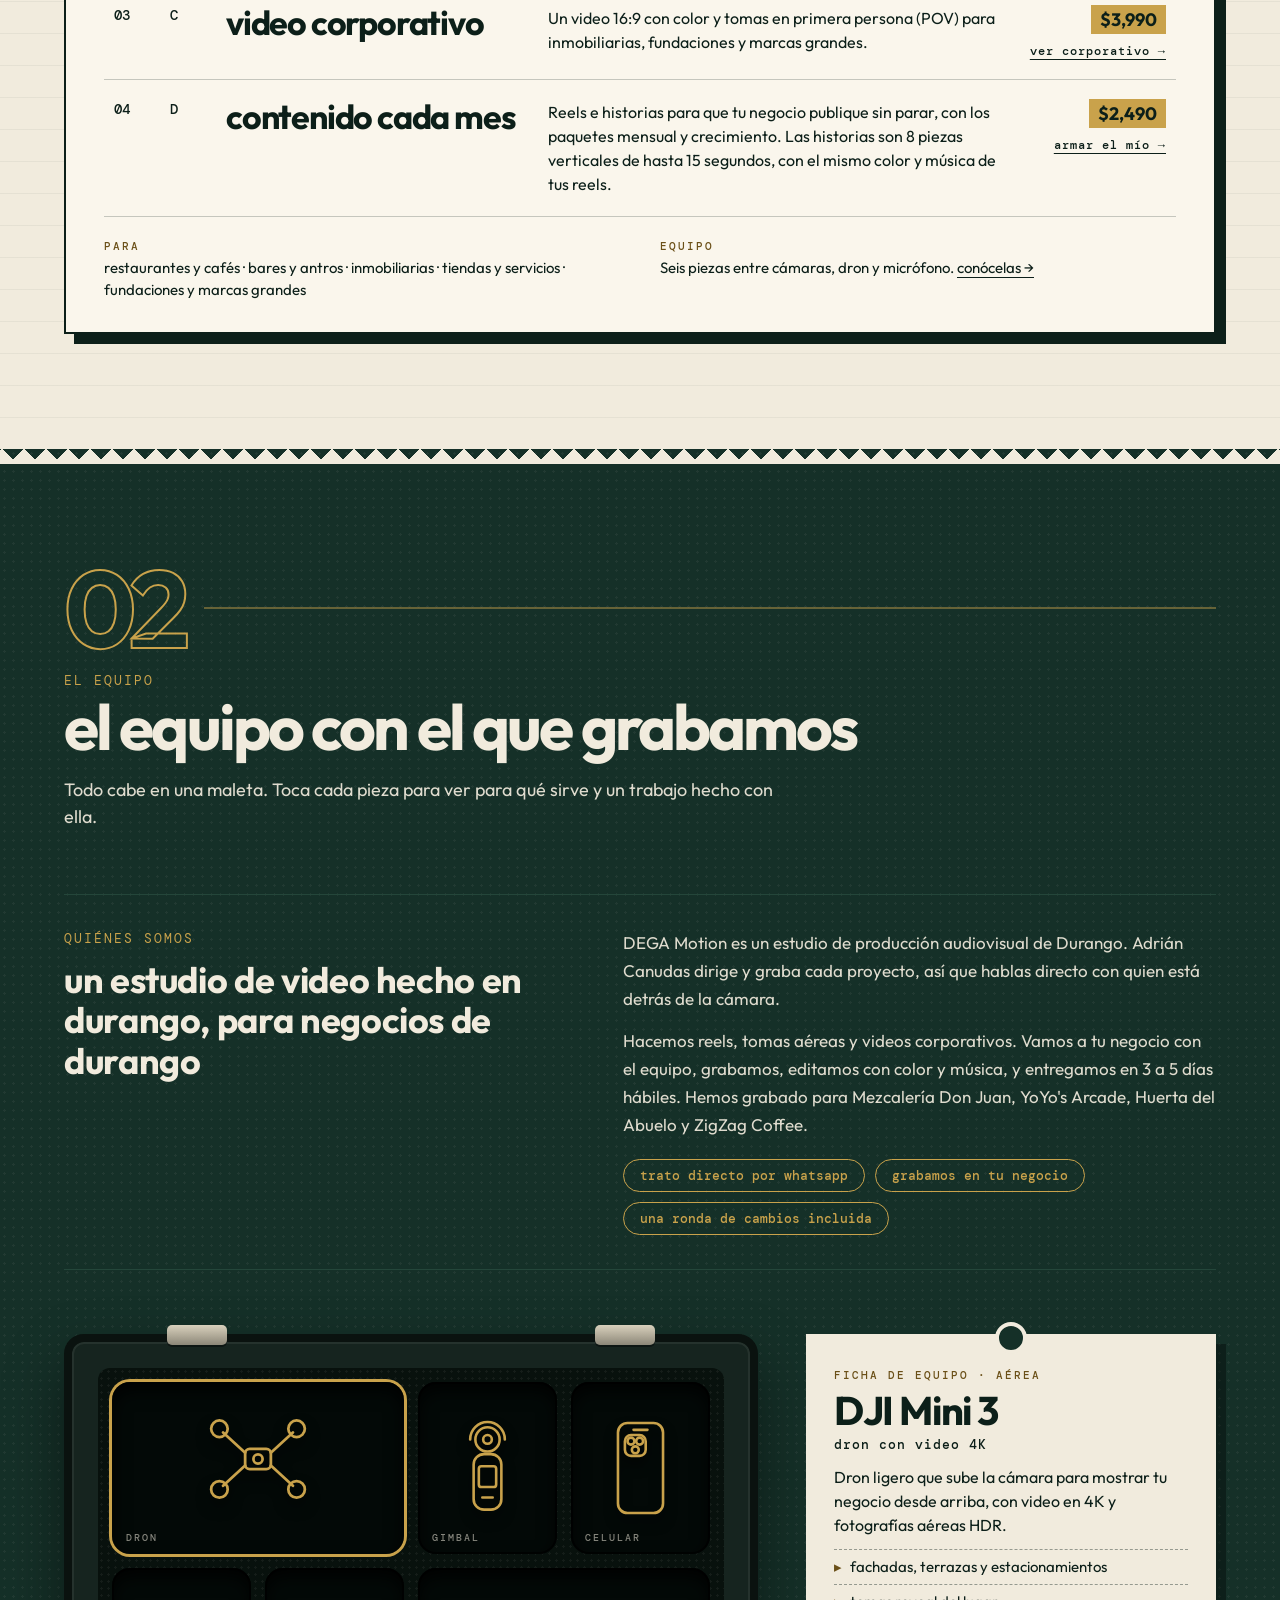
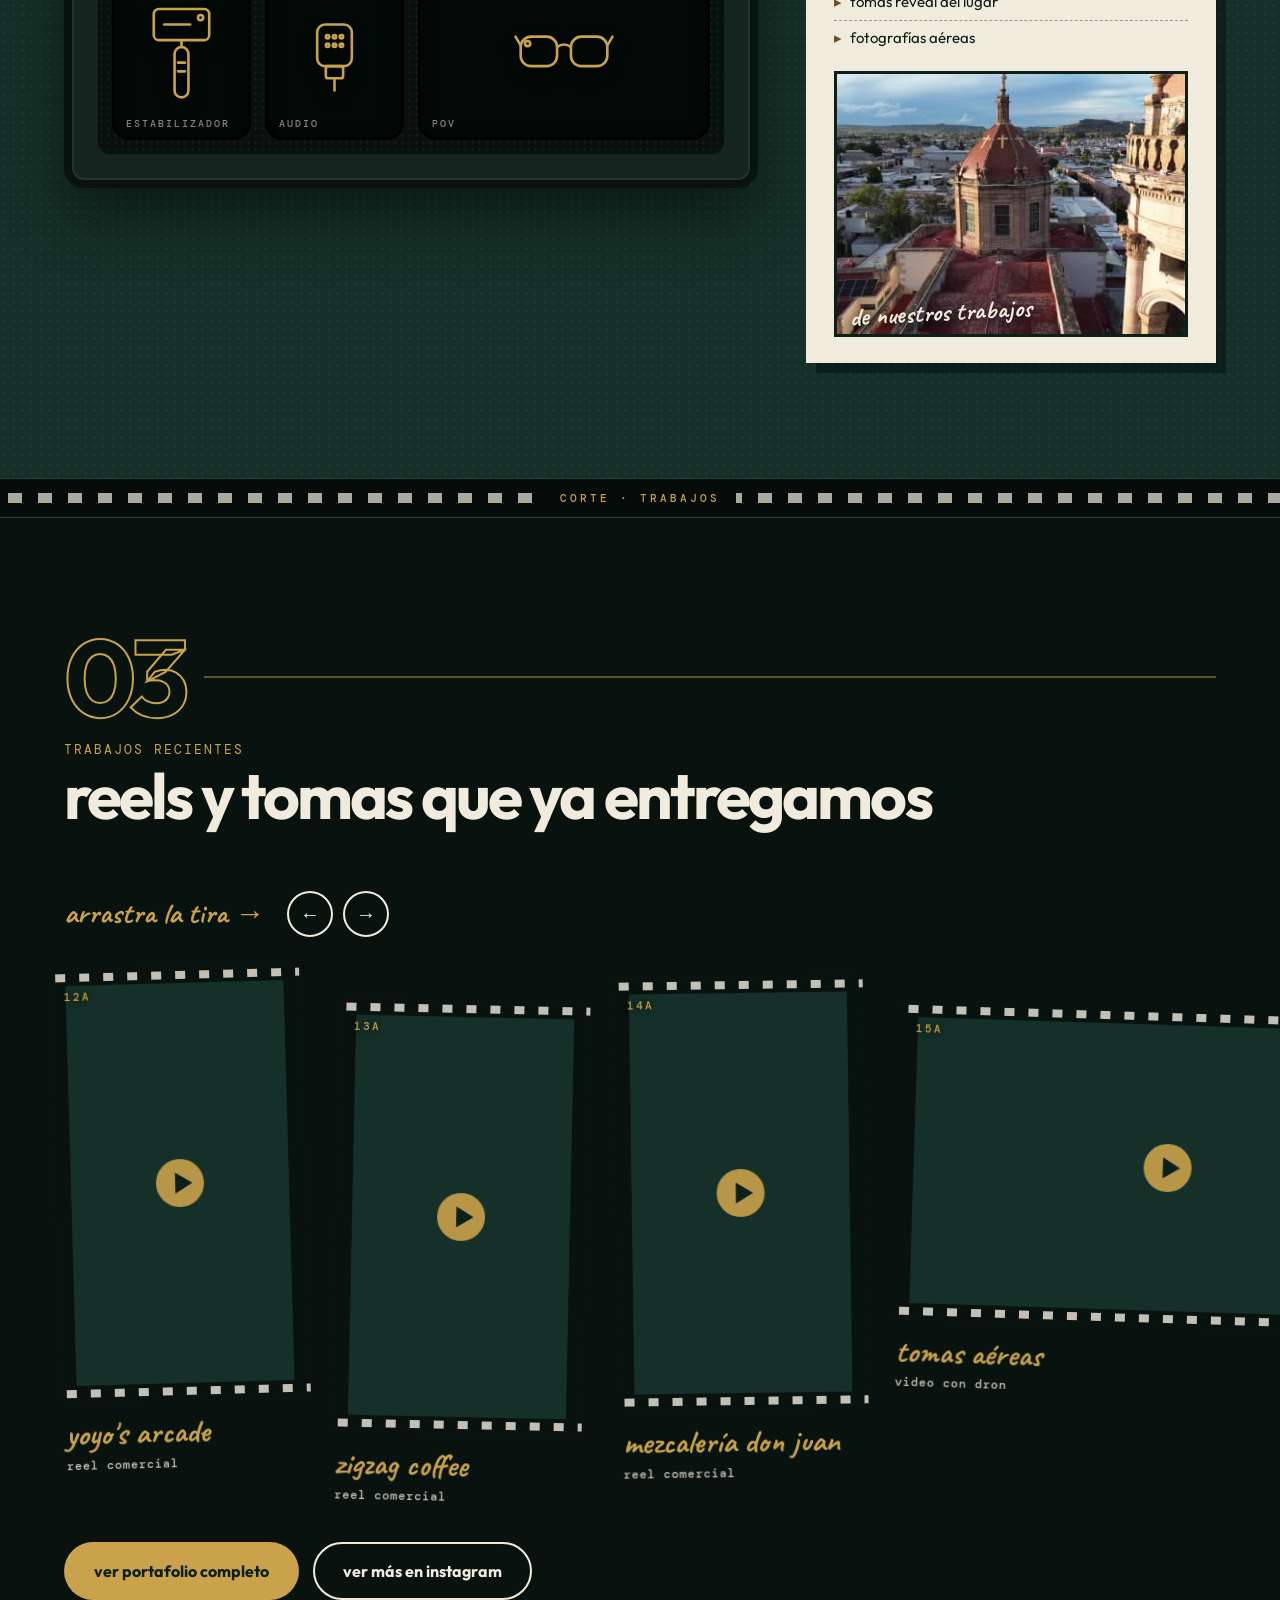
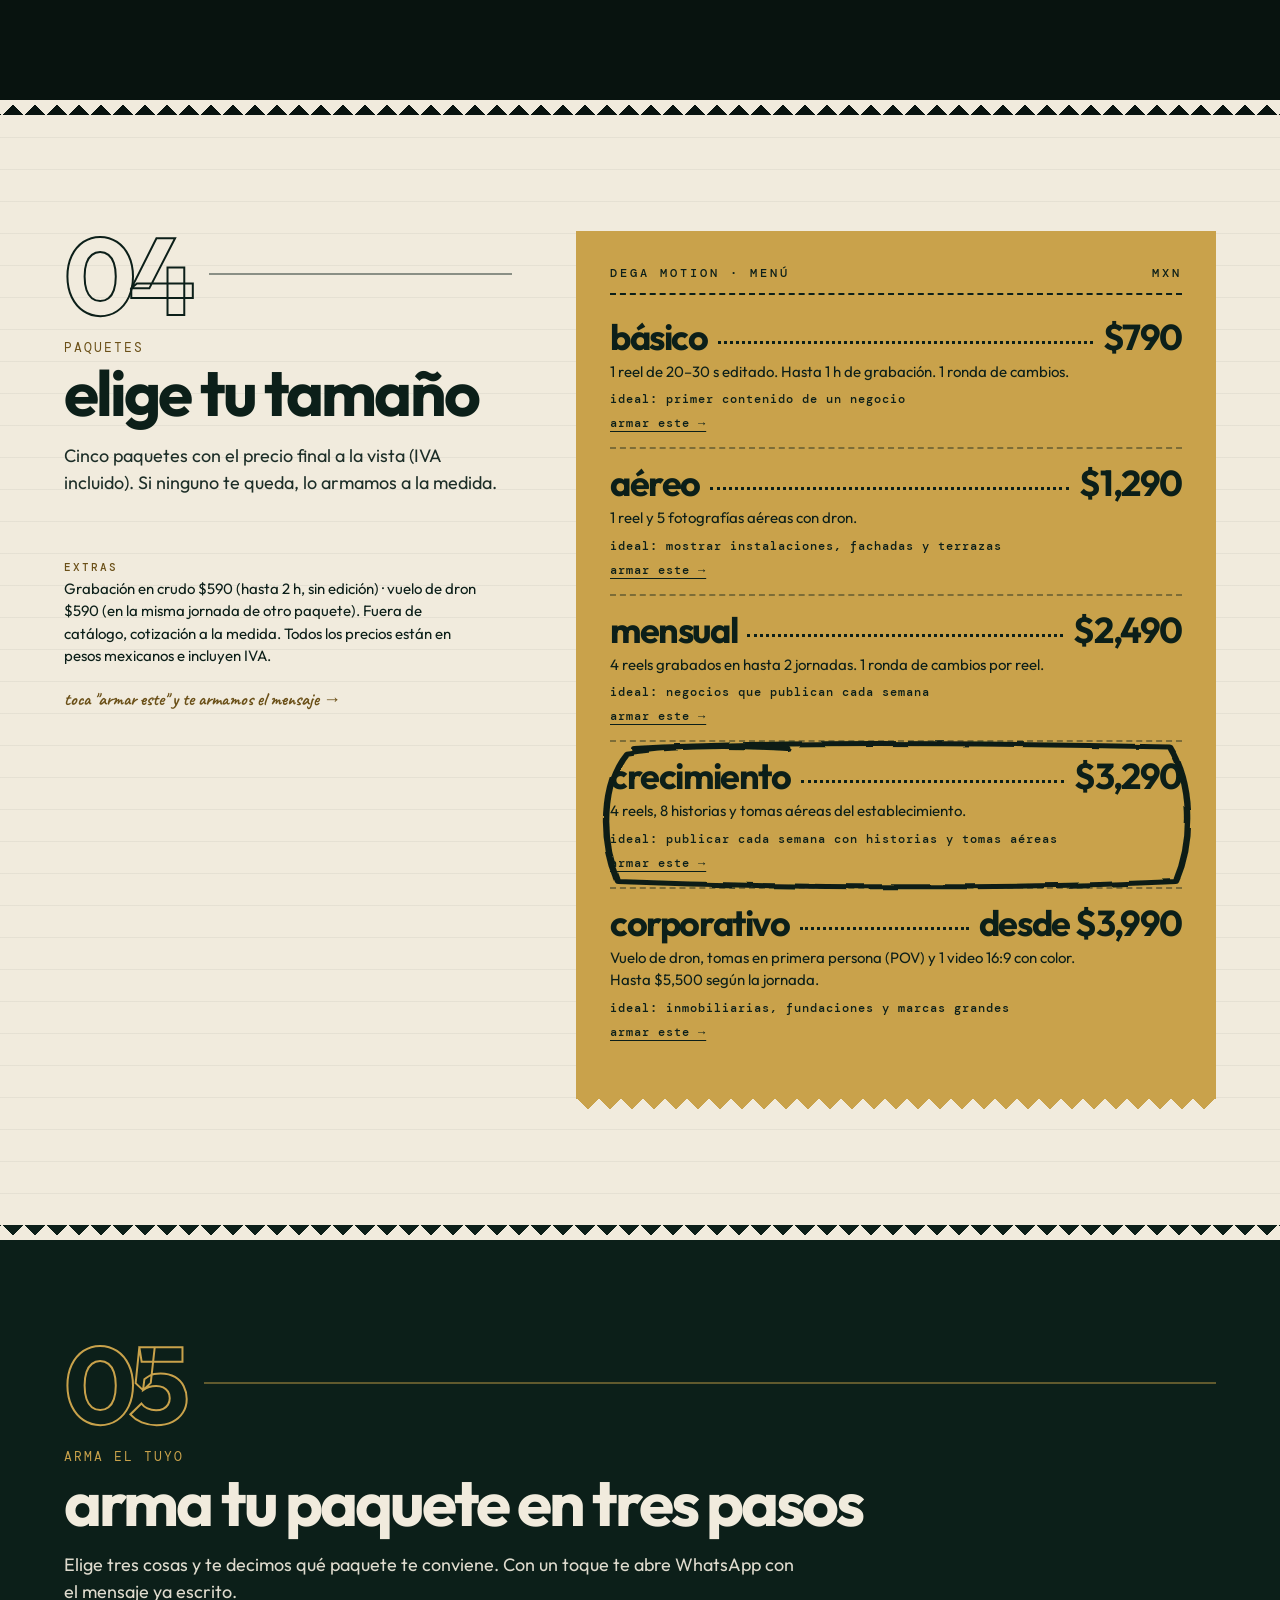
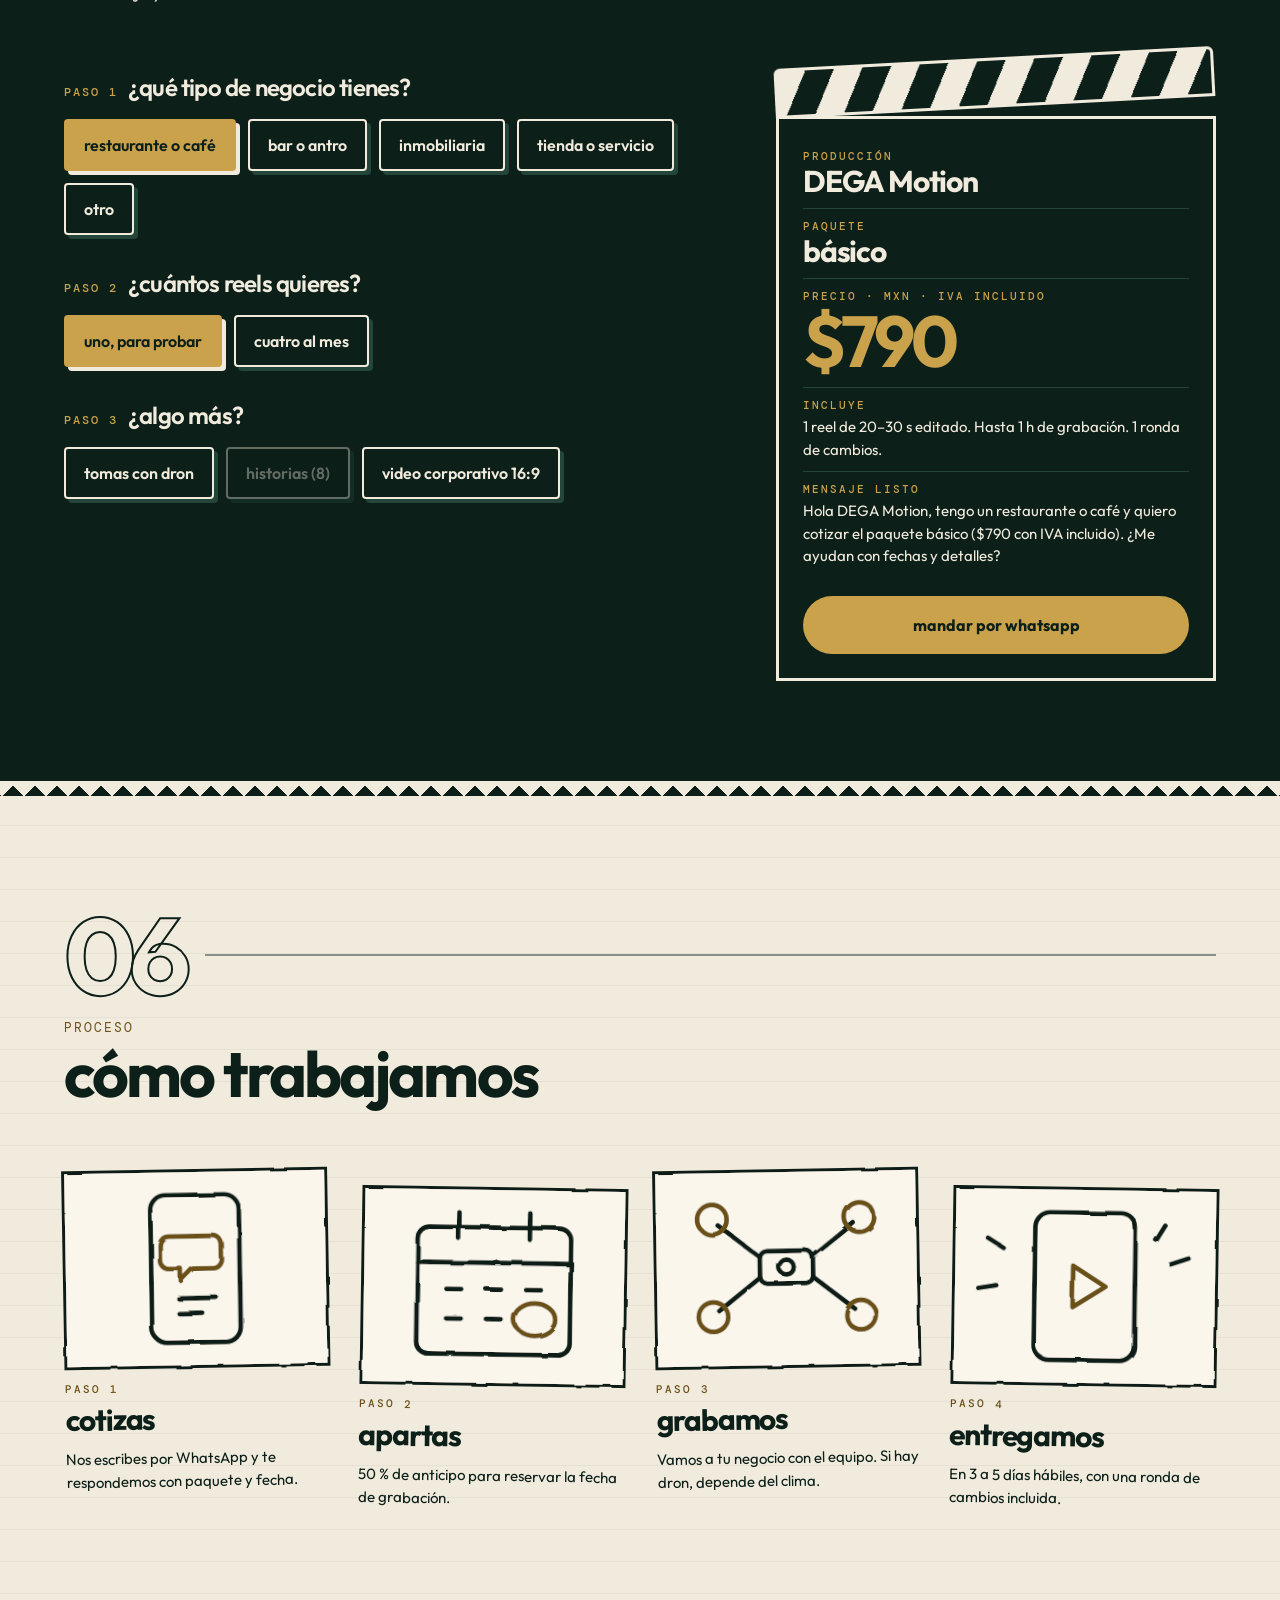
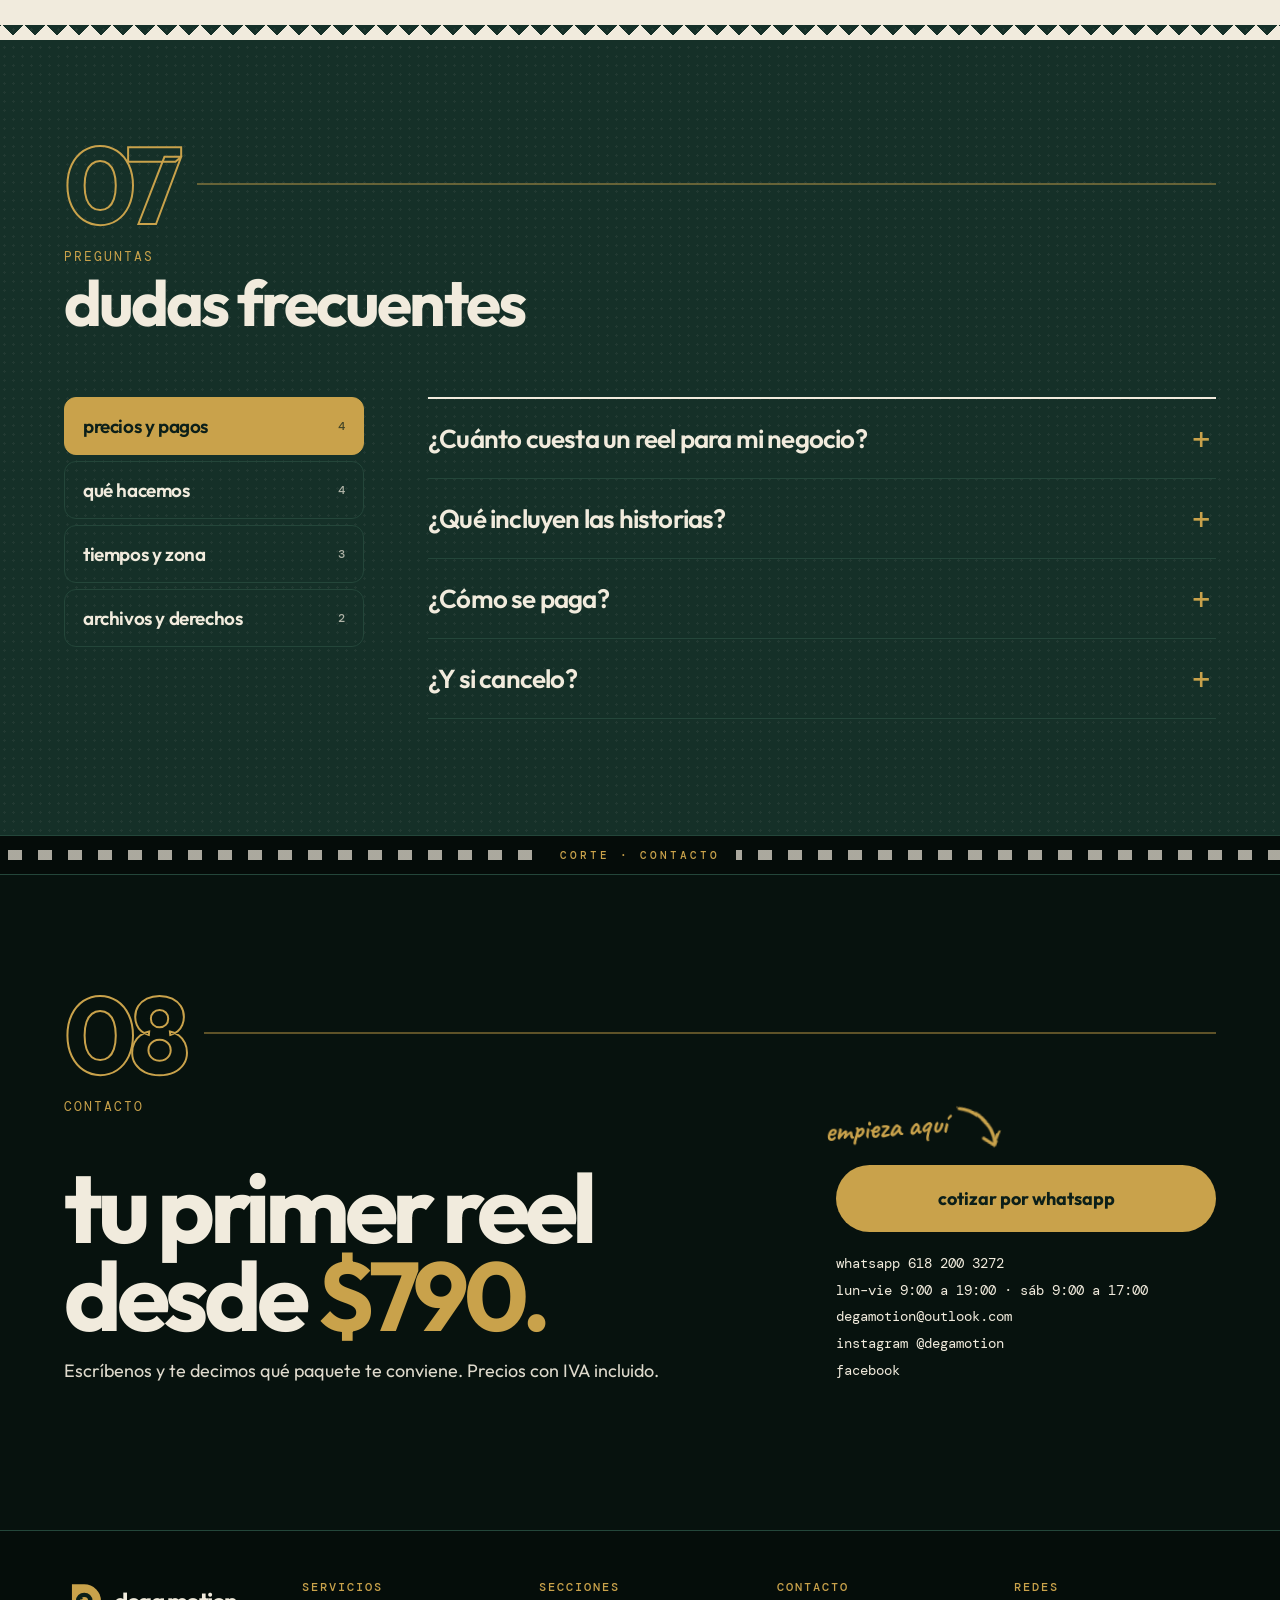
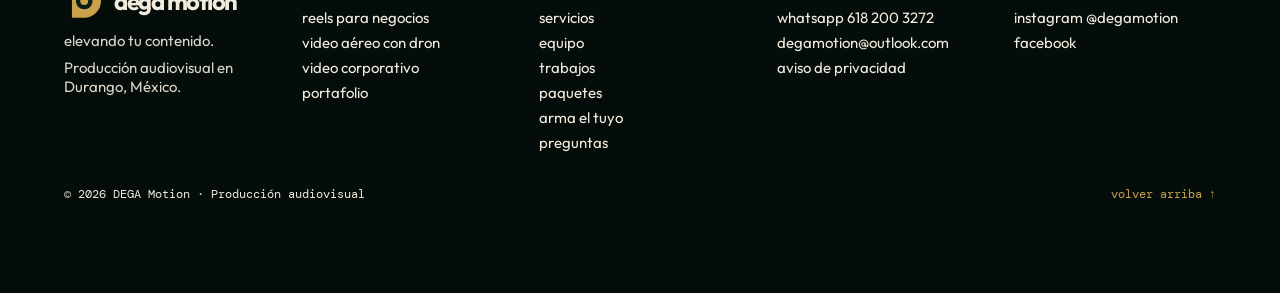
==== commit b70f4466: "Preguntas frecuentes en pestanas por categoria Co-Authored-By: Claude Sonnet 5.5 <noreply@anthropic." ====
--- a/index.html
+++ b/index.html
@@ -700,6 +700,16 @@
 .who-l li{border:1px solid var(--lat);color:var(--lat);border-radius:999px;padding:7px 16px;font:500 13px 'DM Mono',monospace}
 @media (max-width:820px){.who{grid-template-columns:1fr;gap:18px;margin-bottom:44px}}
 .fr.wide{flex-basis:min(540px,86vw)}.fr.wide .film .mv{height:auto;aspect-ratio:16/9}
+.faq{max-width:none;border-top:0;margin-top:34px}
+.faqx{display:grid;grid-template-columns:300px 1fr;gap:clamp(24px,5vw,72px);align-items:start}
+.ftabs{display:flex;flex-direction:column;gap:6px;position:sticky;top:110px}
+.ftabs button{display:flex;justify-content:space-between;align-items:center;gap:12px;text-align:left;background:transparent;border:1px solid var(--lin);color:var(--hue);border-radius:12px;padding:16px 18px;font:600 19px 'Outfit',sans-serif;letter-spacing:-.4px;cursor:pointer;transition:background .2s,border-color .2s,color .2s}
+.ftabs button small{font:500 12px 'DM Mono',monospace;opacity:.7}
+.ftabs button:hover{border-color:var(--lat)}
+.ftabs button[aria-selected="true"]{background:var(--lat);border-color:var(--lat);color:var(--bos)}
+.fpanels details:first-child{border-top:2px solid var(--hue)}
+.fpanels [role=tabpanel]{min-height:100px}
+@media (max-width:820px){.faqx{grid-template-columns:1fr;gap:18px}.ftabs{position:static;flex-direction:row;overflow-x:auto;gap:8px;padding-bottom:6px;scrollbar-width:none}.ftabs button{flex:0 0 auto;white-space:nowrap;padding:12px 16px;font-size:16px}}
 </style>
 <noscript><style>.links{display:flex;flex-wrap:wrap;gap:6px 22px;font-weight:500}.mbtn{display:none}.rv{opacity:1;transform:none}.hero h1 .w{opacity:1;transform:none;animation:none}.draw path{stroke-dashoffset:0}</style></noscript>
 </head>
@@ -925,19 +935,7 @@
   <div class="wrap sec">
     <div class="sech rv"><div class="nrow"><span class="num" aria-hidden="true">07</span><span class="rule"></span></div><div class="tag">preguntas</div><h2>dudas frecuentes</h2></div>
     <div class="faq rv">
-      <details name="faq"><summary>¿Cuánto cuesta un reel para mi negocio?</summary><p>Un reel de 20 a 30 segundos cuesta $790 MXN en el paquete básico. Los paquetes van de $790 a $5,500 MXN según lo que necesites. Todos los precios incluyen IVA. Puedes armar el tuyo en esta misma página.</p></details>
-      <details name="faq"><summary>¿Qué incluyen las historias?</summary><p>Las 8 historias son piezas verticales (9:16) de hasta 15 segundos para Instagram y Facebook, editadas con el mismo color y música que tus reels. Se arman con el material de la misma jornada de grabación, así que no hay que pagar otra jornada, y se entregan junto con los reels. En el paquete crecimiento van incluidas; sumadas al mensual cuestan $210 MXN.</p></details>
-      <details name="faq"><summary>¿Hacen video con dron?</summary><p>Sí. El paquete aéreo ($1,290 MXN) incluye 1 reel y 5 fotografías aéreas, y el vuelo de dron se puede sumar a otro paquete por $590 MXN. El vuelo depende del clima, sin lluvia ni viento fuerte; si no se puede volar, reagendamos sin costo.</p></details>
-      <details name="faq"><summary>¿Con qué equipo graban?</summary><p>Grabamos con iPhone 15, DJI Osmo Pocket 3, DJI Osmo Mobile SE, micrófono DJI Mic Mini y dron DJI Mini 3 con video en 4K. Para tomas POV usamos lentes Ray-Ban Meta, que van en el paquete corporativo o se cotizan aparte.</p></details>
-      <details name="faq"><summary>¿Cuánto tardan en entregar?</summary><p>La entrega es de 3 a 5 días hábiles después de la grabación.</p></details>
-      <details name="faq"><summary>¿Qué tipo de negocios atienden?</summary><p>Restaurantes, cafés, bares, inmobiliarias, tiendas y servicios, fundaciones y marcas grandes. Si no ves el tuyo, escríbenos y lo platicamos.</p></details>
-      <details name="faq"><summary>¿Dónde trabajan?</summary><p>Estamos en Durango, México, y grabamos en la ciudad de Durango. Si tu negocio está en otro municipio también vamos: se cotiza cubriendo los viáticos de transporte correspondientes.</p></details>
-      <details name="faq"><summary>¿Cuál es el horario de atención?</summary><p>Atendemos de lunes a viernes de 9:00 a 19:00 y los sábados de 9:00 a 17:00. Escríbenos por WhatsApp y te respondemos en ese horario.</p></details>
-      <details name="faq"><summary>¿Cuántos cambios incluye?</summary><p>Una ronda de cambios de edición está incluida. Los cambios adicionales o una re-edición completa cuestan $200 MXN por hora. Volver a grabar genera honorarios aparte.</p></details>
-      <details name="faq"><summary>¿Cómo se paga?</summary><p>50 % de anticipo para apartar la fecha y 50 % contra la entrega del material final. Los precios publicados ya incluyen IVA y emitimos factura (CFDI).</p></details>
-      <details name="faq"><summary>¿Qué archivos recibo?</summary><p>Archivos MP4 (H.264), 1080p a 60 cuadros por segundo, listos para redes. No se entregan proyectos editables.</p></details>
-      <details name="faq"><summary>¿Puedo usar el video en mis redes y mi sitio?</summary><p>Sí, al liquidar el 100 %. DEGA Motion conserva el derecho de usarlo en su portafolio.</p></details>
-      <details name="faq"><summary>¿Y si cancelo?</summary><p>Con 24 horas o más de aviso se reagenda una vez. Con menos de 24 horas, el anticipo no se devuelve.</p></details>
+<div class="faqx"><div class="ftabs" role="tablist" aria-label="Categorías de preguntas"><button type="button" role="tab" id="ft0" aria-controls="fp0" aria-selected="true" tabindex="0"><span>precios y pagos</span><small>4</small></button><button type="button" role="tab" id="ft1" aria-controls="fp1" aria-selected="false" tabindex="-1"><span>qué hacemos</span><small>4</small></button><button type="button" role="tab" id="ft2" aria-controls="fp2" aria-selected="false" tabindex="-1"><span>tiempos y zona</span><small>3</small></button><button type="button" role="tab" id="ft3" aria-controls="fp3" aria-selected="false" tabindex="-1"><span>archivos y derechos</span><small>2</small></button></div><div class="fpanels"><div role="tabpanel" id="fp0" aria-labelledby="ft0"><details name="faq"><summary>¿Cuánto cuesta un reel para mi negocio?</summary><p>Un reel de 20 a 30 segundos cuesta $790 MXN en el paquete básico. Los paquetes van de $790 a $5,500 MXN según lo que necesites. Todos los precios incluyen IVA. Puedes armar el tuyo en esta misma página.</p></details><details name="faq"><summary>¿Qué incluyen las historias?</summary><p>Las 8 historias son piezas verticales (9:16) de hasta 15 segundos para Instagram y Facebook, editadas con el mismo color y música que tus reels. Se arman con el material de la misma jornada de grabación, así que no hay que pagar otra jornada, y se entregan junto con los reels. En el paquete crecimiento van incluidas; sumadas al mensual cuestan $210 MXN.</p></details><details name="faq"><summary>¿Cómo se paga?</summary><p>50 % de anticipo para apartar la fecha y 50 % contra la entrega del material final. Los precios publicados ya incluyen IVA y emitimos factura (CFDI).</p></details><details name="faq"><summary>¿Y si cancelo?</summary><p>Con 24 horas o más de aviso se reagenda una vez. Con menos de 24 horas, el anticipo no se devuelve.</p></details></div><div role="tabpanel" id="fp1" aria-labelledby="ft1" hidden><details name="faq"><summary>¿Hacen video con dron?</summary><p>Sí. El paquete aéreo ($1,290 MXN) incluye 1 reel y 5 fotografías aéreas, y el vuelo de dron se puede sumar a otro paquete por $590 MXN. El vuelo depende del clima, sin lluvia ni viento fuerte; si no se puede volar, reagendamos sin costo.</p></details><details name="faq"><summary>¿Con qué equipo graban?</summary><p>Grabamos con iPhone 15, DJI Osmo Pocket 3, DJI Osmo Mobile SE, micrófono DJI Mic Mini y dron DJI Mini 3 con video en 4K. Para tomas POV usamos lentes Ray-Ban Meta, que van en el paquete corporativo o se cotizan aparte.</p></details><details name="faq"><summary>¿Qué tipo de negocios atienden?</summary><p>Restaurantes, cafés, bares, inmobiliarias, tiendas y servicios, fundaciones y marcas grandes. Si no ves el tuyo, escríbenos y lo platicamos.</p></details><details name="faq"><summary>¿Cuántos cambios incluye?</summary><p>Una ronda de cambios de edición está incluida. Los cambios adicionales o una re-edición completa cuestan $200 MXN por hora. Volver a grabar genera honorarios aparte.</p></details></div><div role="tabpanel" id="fp2" aria-labelledby="ft2" hidden><details name="faq"><summary>¿Cuánto tardan en entregar?</summary><p>La entrega es de 3 a 5 días hábiles después de la grabación.</p></details><details name="faq"><summary>¿Dónde trabajan?</summary><p>Estamos en Durango, México, y grabamos en la ciudad de Durango. Si tu negocio está en otro municipio también vamos: se cotiza cubriendo los viáticos de transporte correspondientes.</p></details><details name="faq"><summary>¿Cuál es el horario de atención?</summary><p>Atendemos de lunes a viernes de 9:00 a 19:00 y los sábados de 9:00 a 17:00. Escríbenos por WhatsApp y te respondemos en ese horario.</p></details></div><div role="tabpanel" id="fp3" aria-labelledby="ft3" hidden><details name="faq"><summary>¿Qué archivos recibo?</summary><p>Archivos MP4 (H.264), 1080p a 60 cuadros por segundo, listos para redes. No se entregan proyectos editables.</p></details><details name="faq"><summary>¿Puedo usar el video en mis redes y mi sitio?</summary><p>Sí, al liquidar el 100 %. DEGA Motion conserva el derecho de usarlo en su portafolio.</p></details></div></div></div>
     </div>
   </div>
 </section>
@@ -1239,6 +1237,25 @@
   $$('.mlist a').forEach(function(a){ a.addEventListener('click', function(e){ e.preventDefault(); goTo(a.getAttribute('data-s'), true); }); });
   $$('.rail a').forEach(function(a){ a.addEventListener('click', function(e){ e.preventDefault(); goTo(a.getAttribute('data-s'), false); }); });
 })();
+
+(function(){
+  var tabs=[].slice.call(document.querySelectorAll('.ftabs [role=tab]'));
+  if(!tabs.length) return;
+  function show(t,focus){
+    tabs.forEach(function(x){var on=x===t;x.setAttribute('aria-selected',on?'true':'false');x.tabIndex=on?0:-1;var p=document.getElementById(x.getAttribute('aria-controls'));if(p)p.hidden=!on;});
+    if(focus)t.focus();
+  }
+  tabs.forEach(function(t,i){
+    t.addEventListener('click',function(){show(t,false)});
+    t.addEventListener('keydown',function(e){
+      var n=-1;
+      if(e.key==='ArrowDown'||e.key==='ArrowRight')n=(i+1)%tabs.length;
+      else if(e.key==='ArrowUp'||e.key==='ArrowLeft')n=(i-1+tabs.length)%tabs.length;
+      else if(e.key==='Home')n=0;else if(e.key==='End')n=tabs.length-1;
+      if(n>=0){e.preventDefault();show(tabs[n],true)}
+    });
+  });
+})();
 </script>
 
 <script type="module">
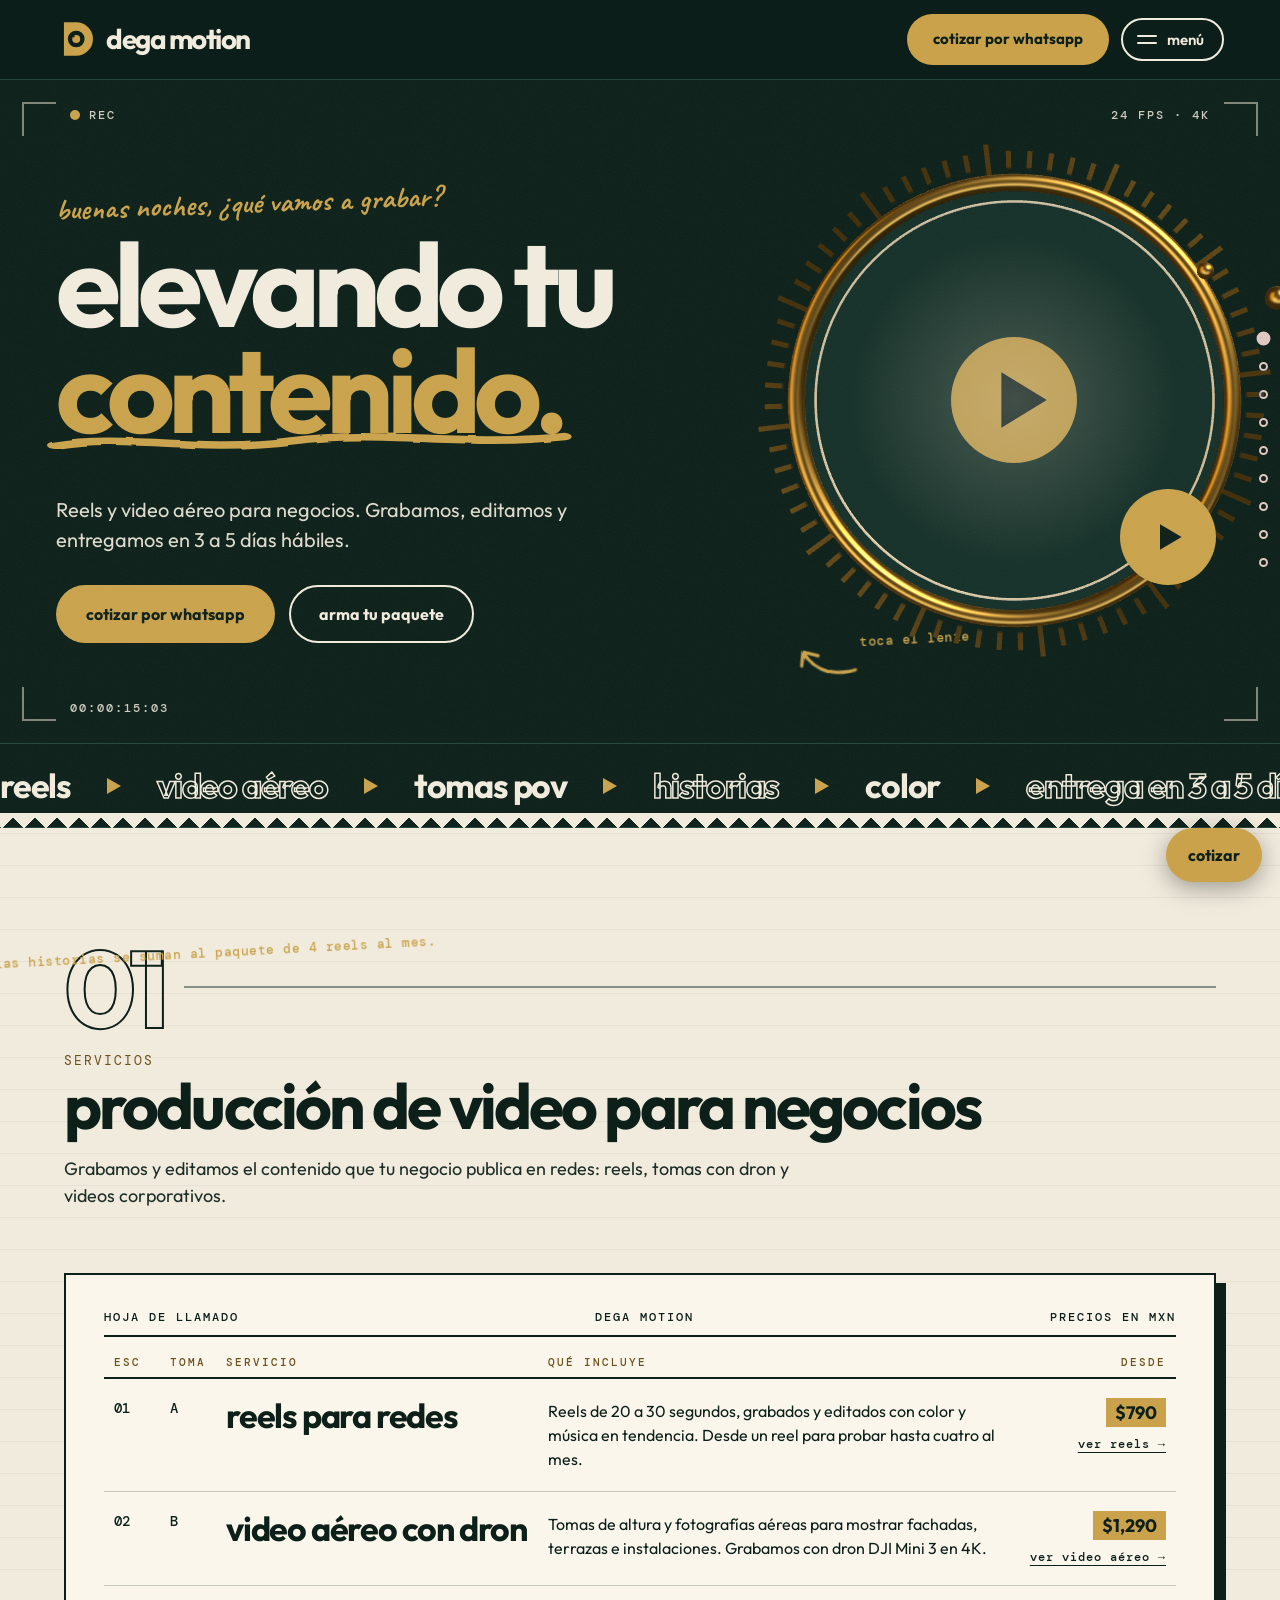
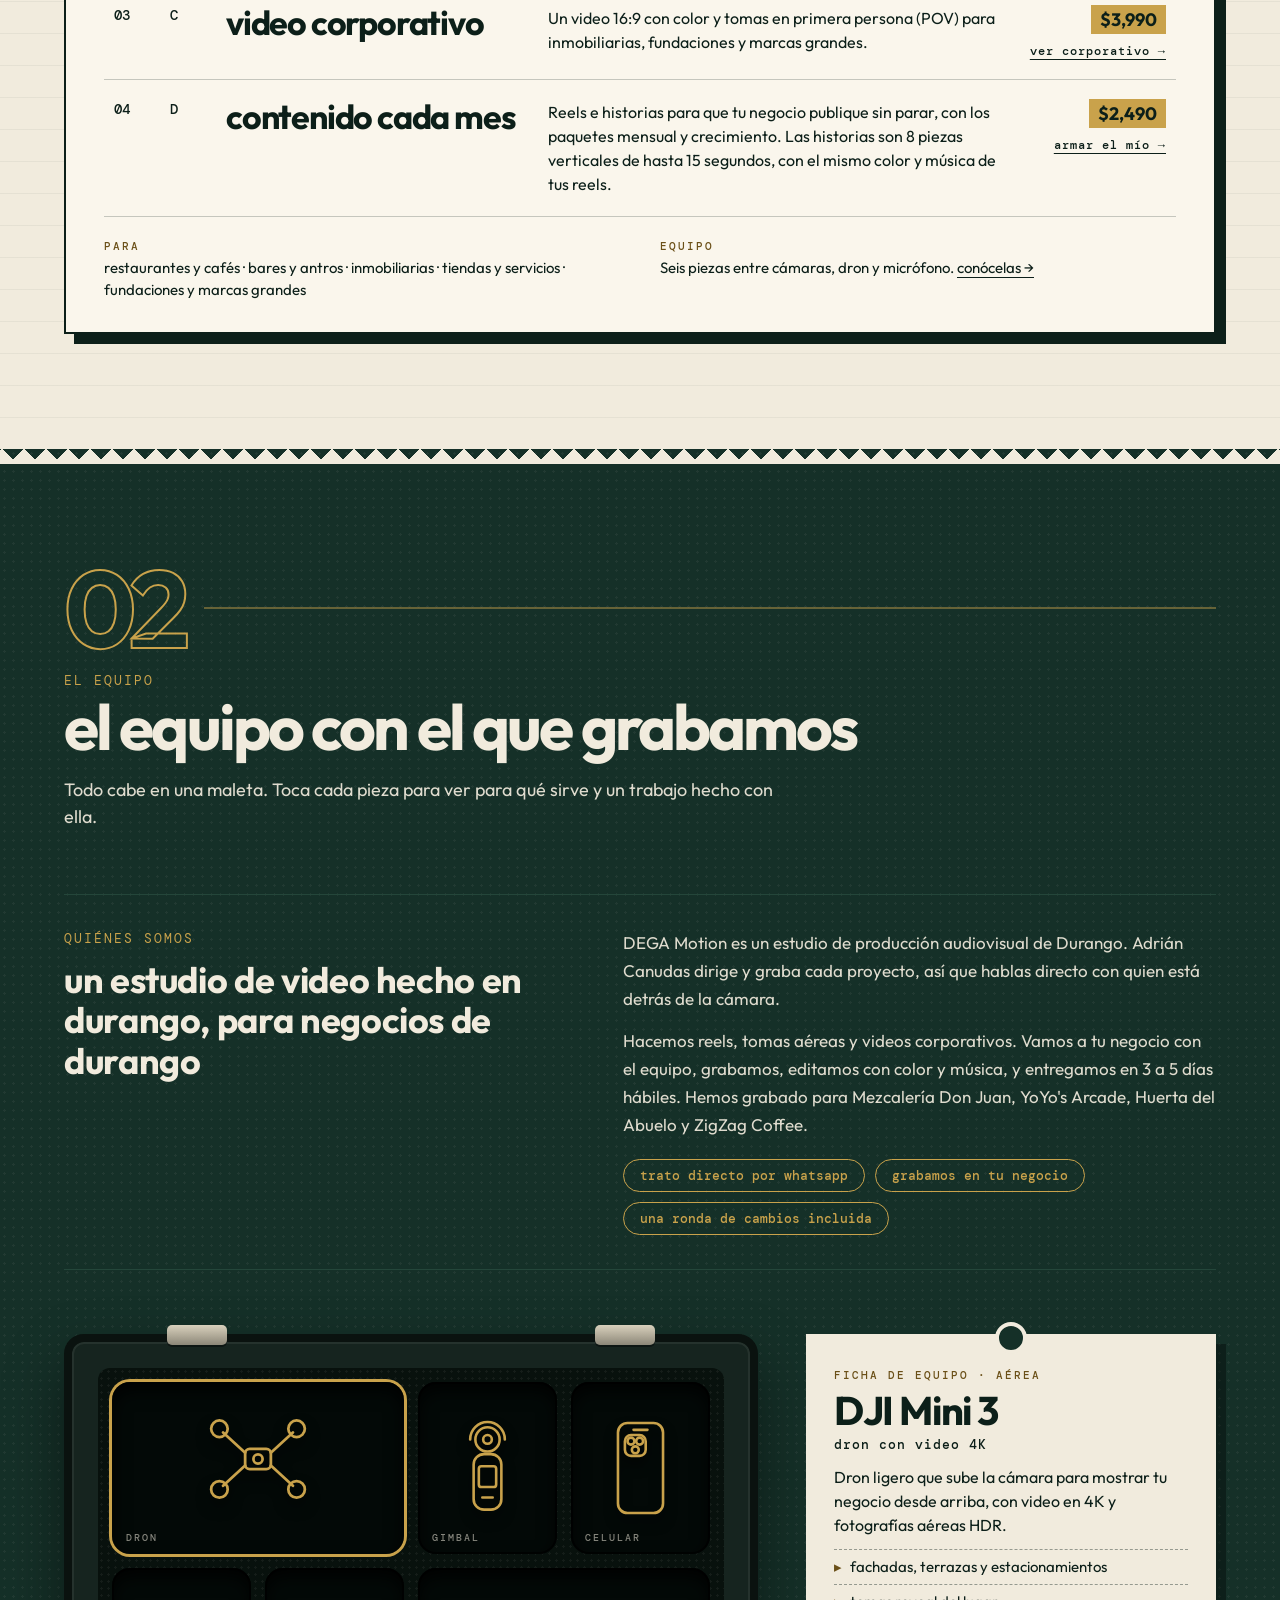
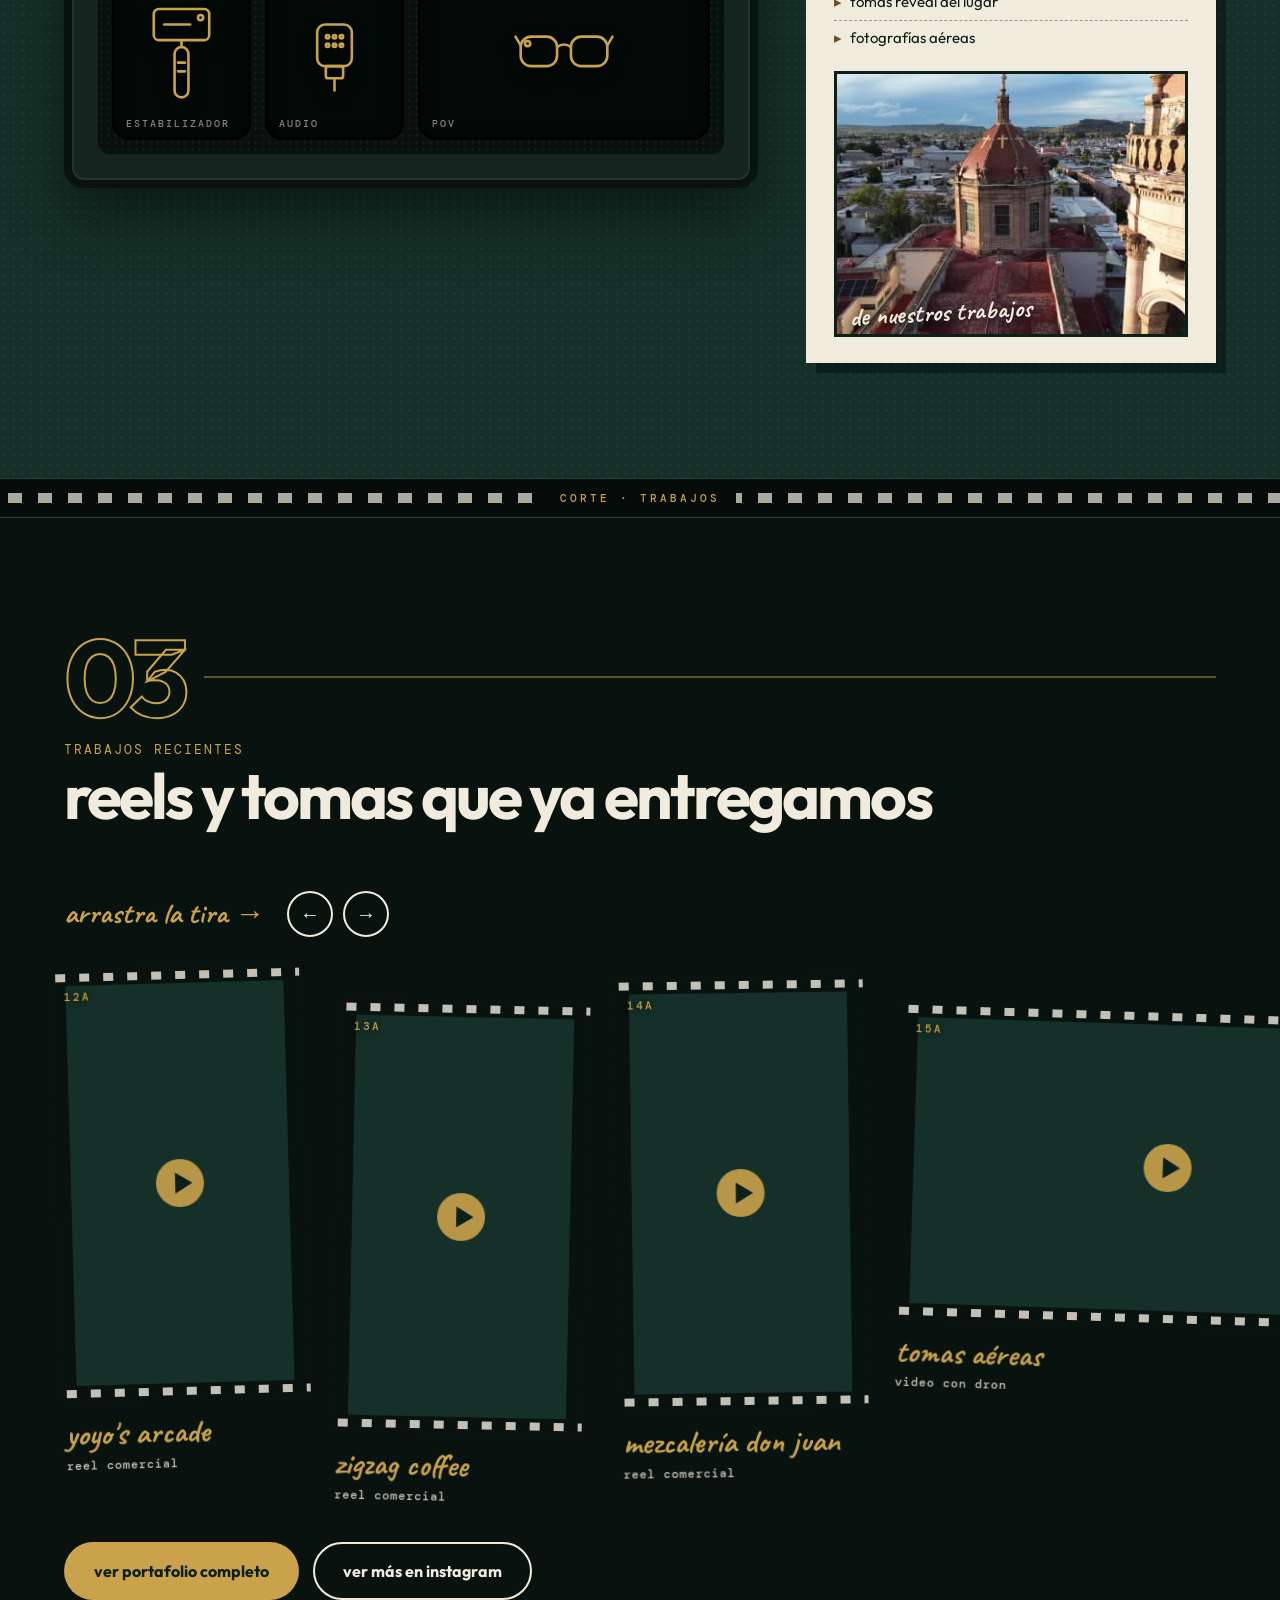
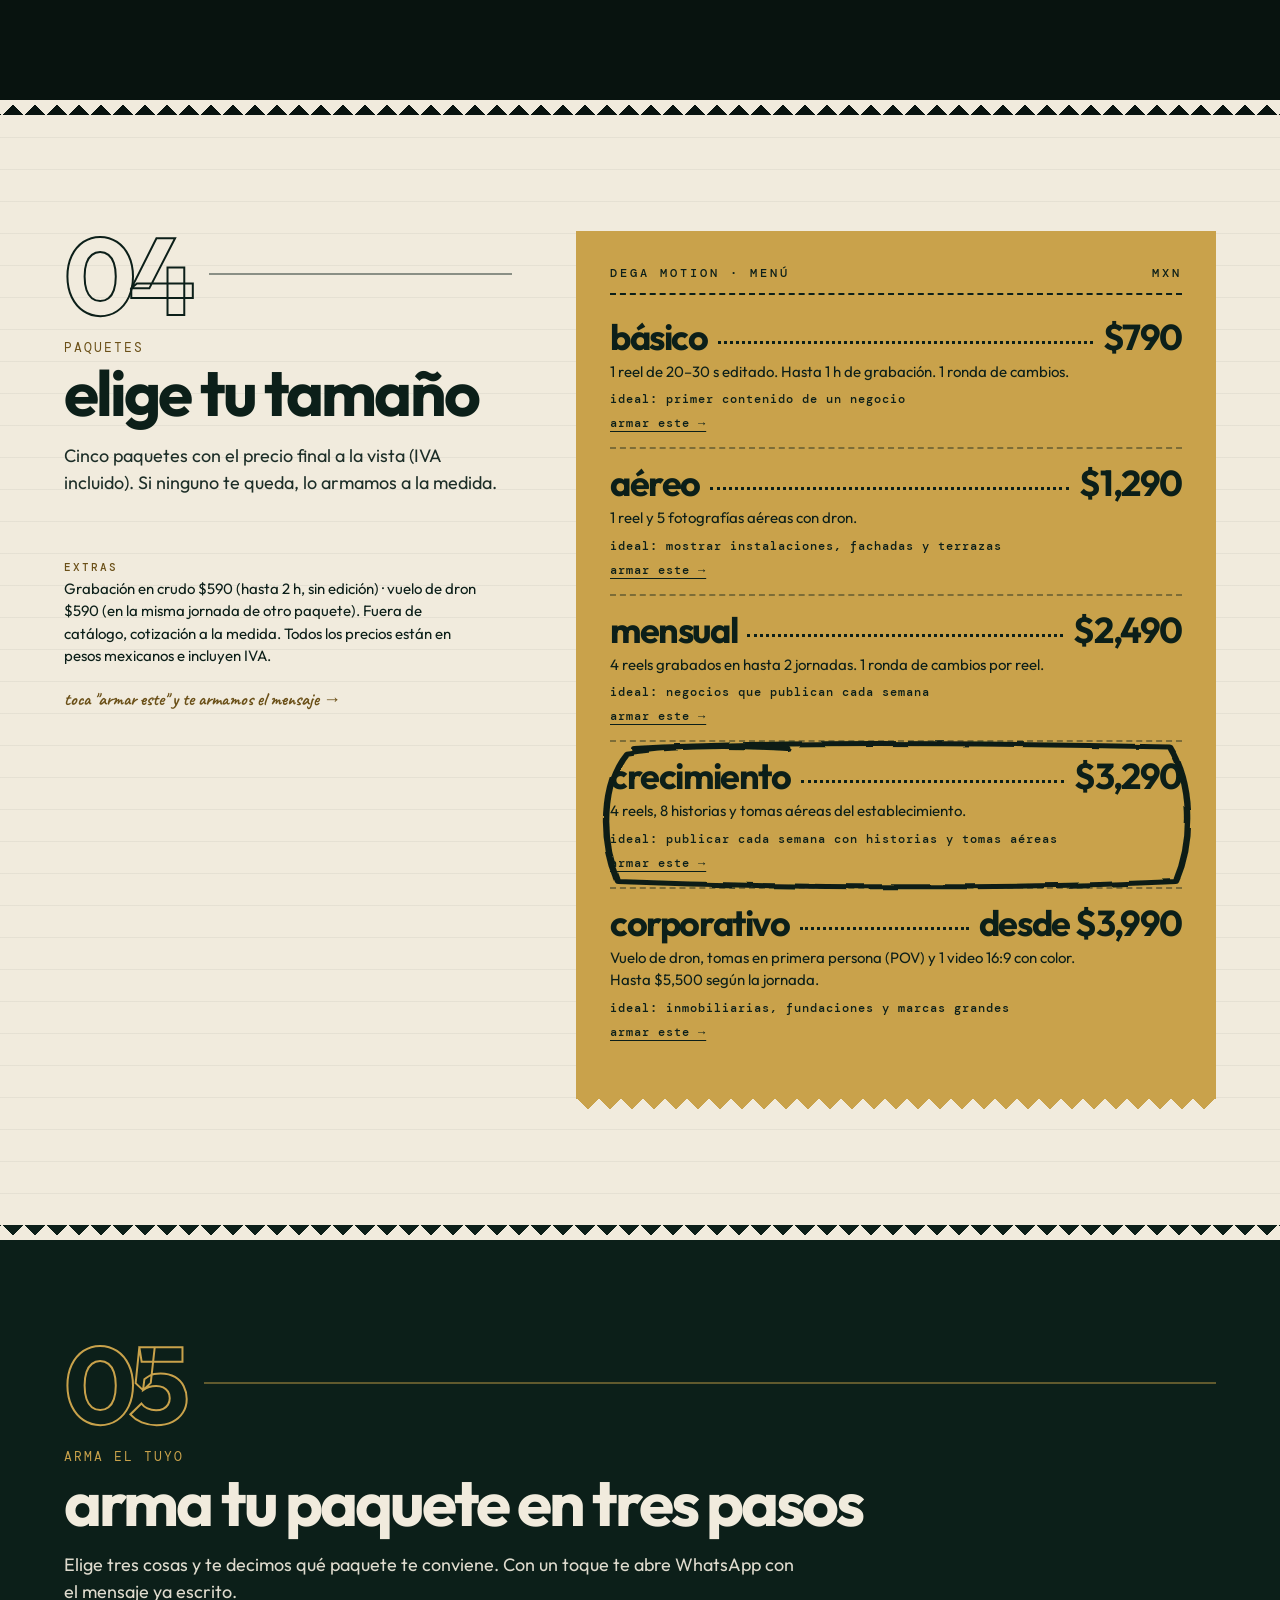
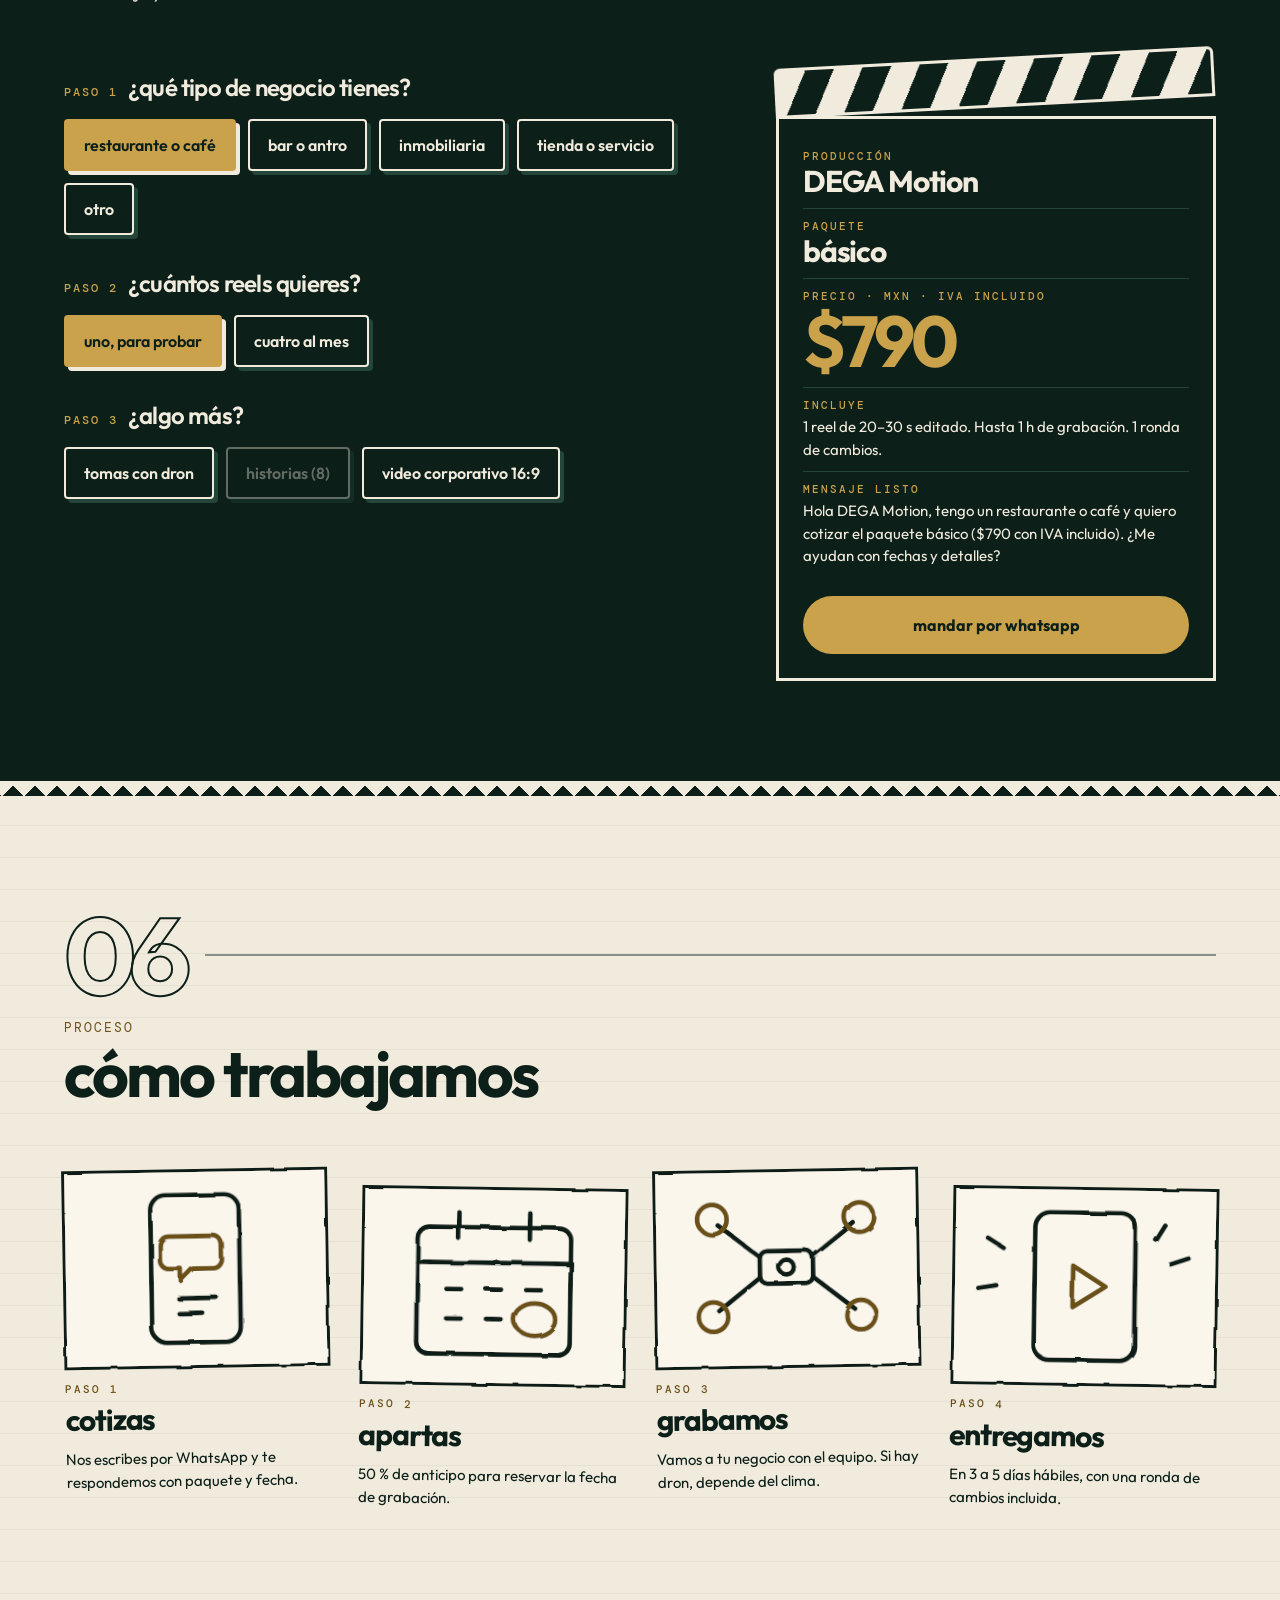
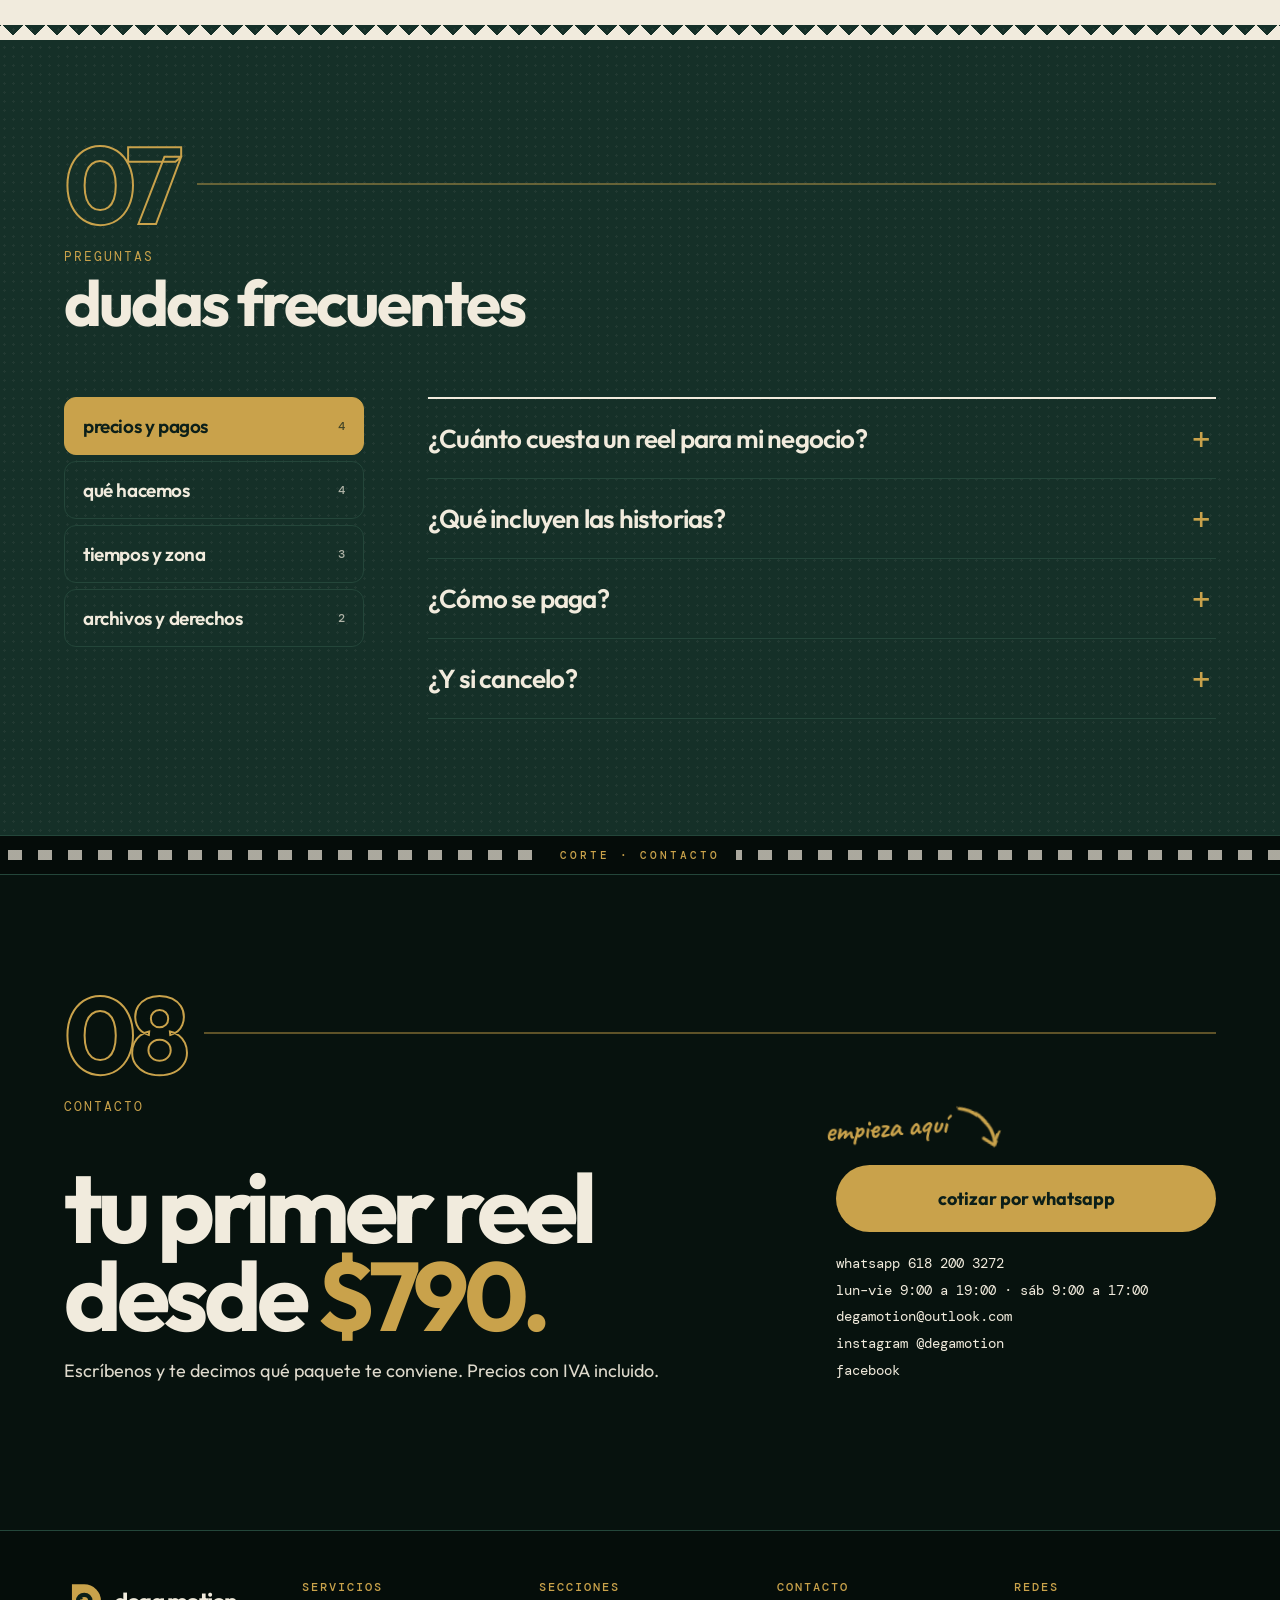
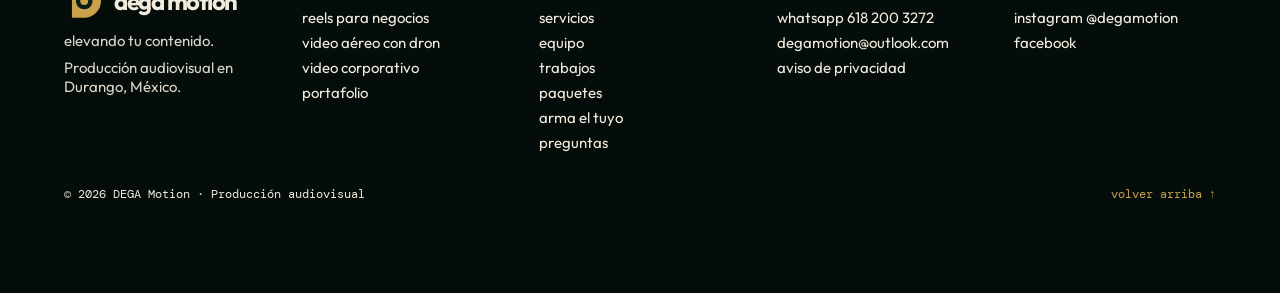
==== commit 2b5cdc8c: "Enlazar la ficha de Google Maps en los datos estructurados (sameAs y hasMap) Co-Authored-By: Claude " ====
--- a/index.html
+++ b/index.html
@@ -103,8 +103,10 @@
    },
    "sameAs": [
     "https://www.instagram.com/degamotion/",
-    "https://www.facebook.com/profile.php?id=61576792566848"
+    "https://www.facebook.com/profile.php?id=61576792566848",
+    "https://www.google.com/maps?cid=6298895384001471785"
    ],
+   "hasMap": "https://www.google.com/maps?cid=6298895384001471785",
    "hasOfferCatalog": {
     "@type": "OfferCatalog",
     "name": "Paquetes de producción audiovisual",
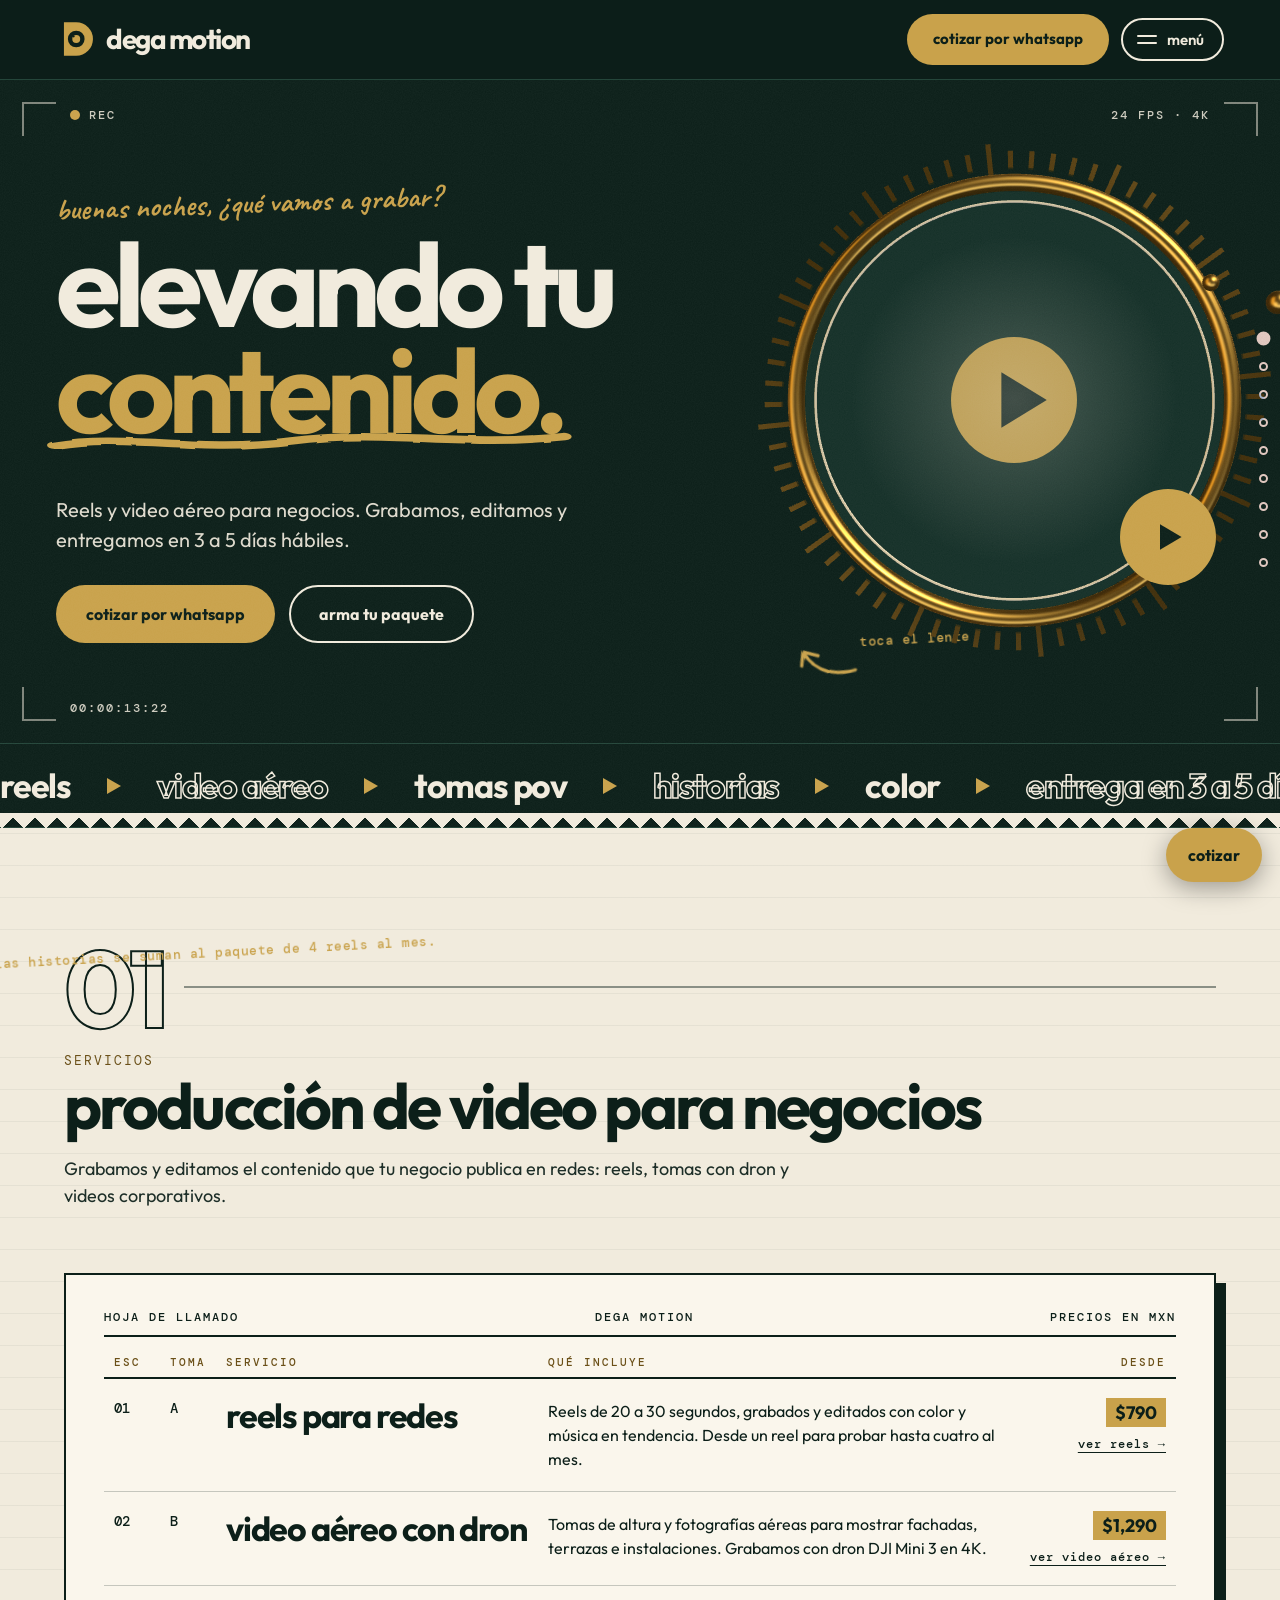
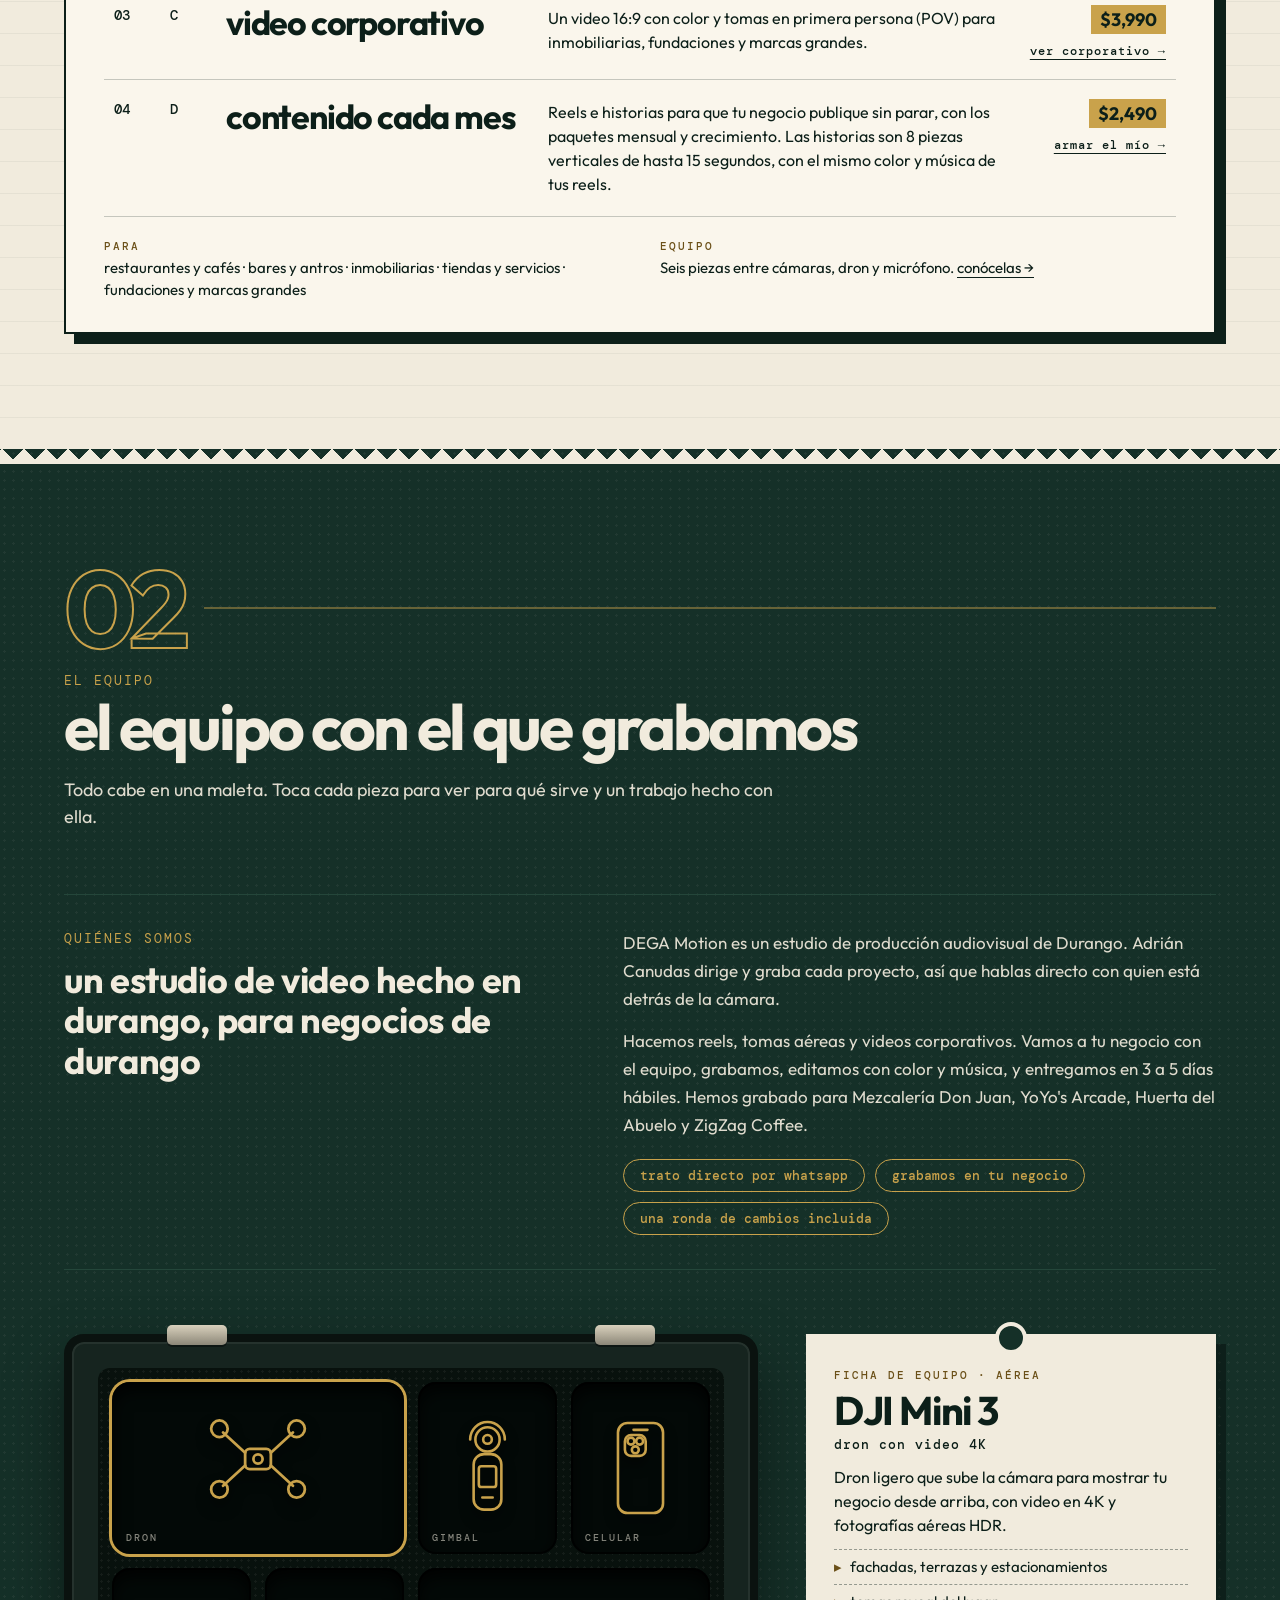
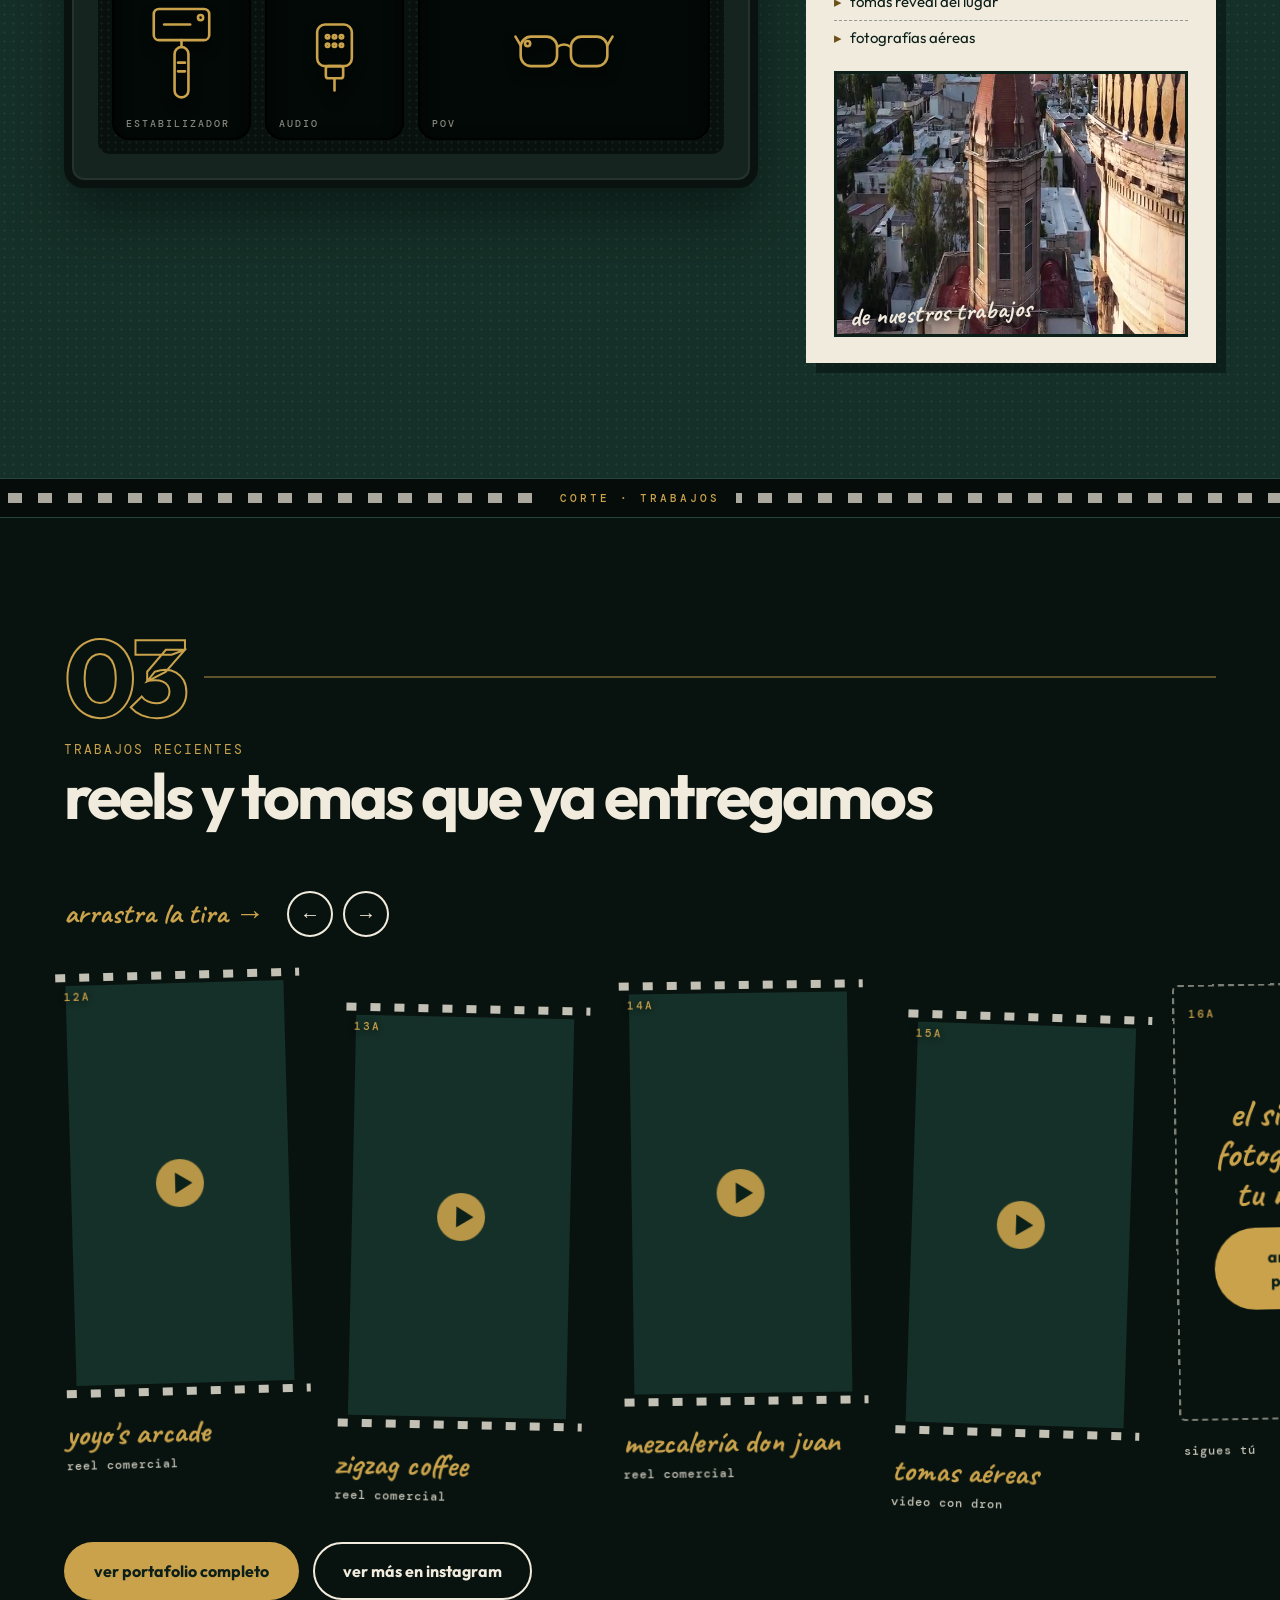
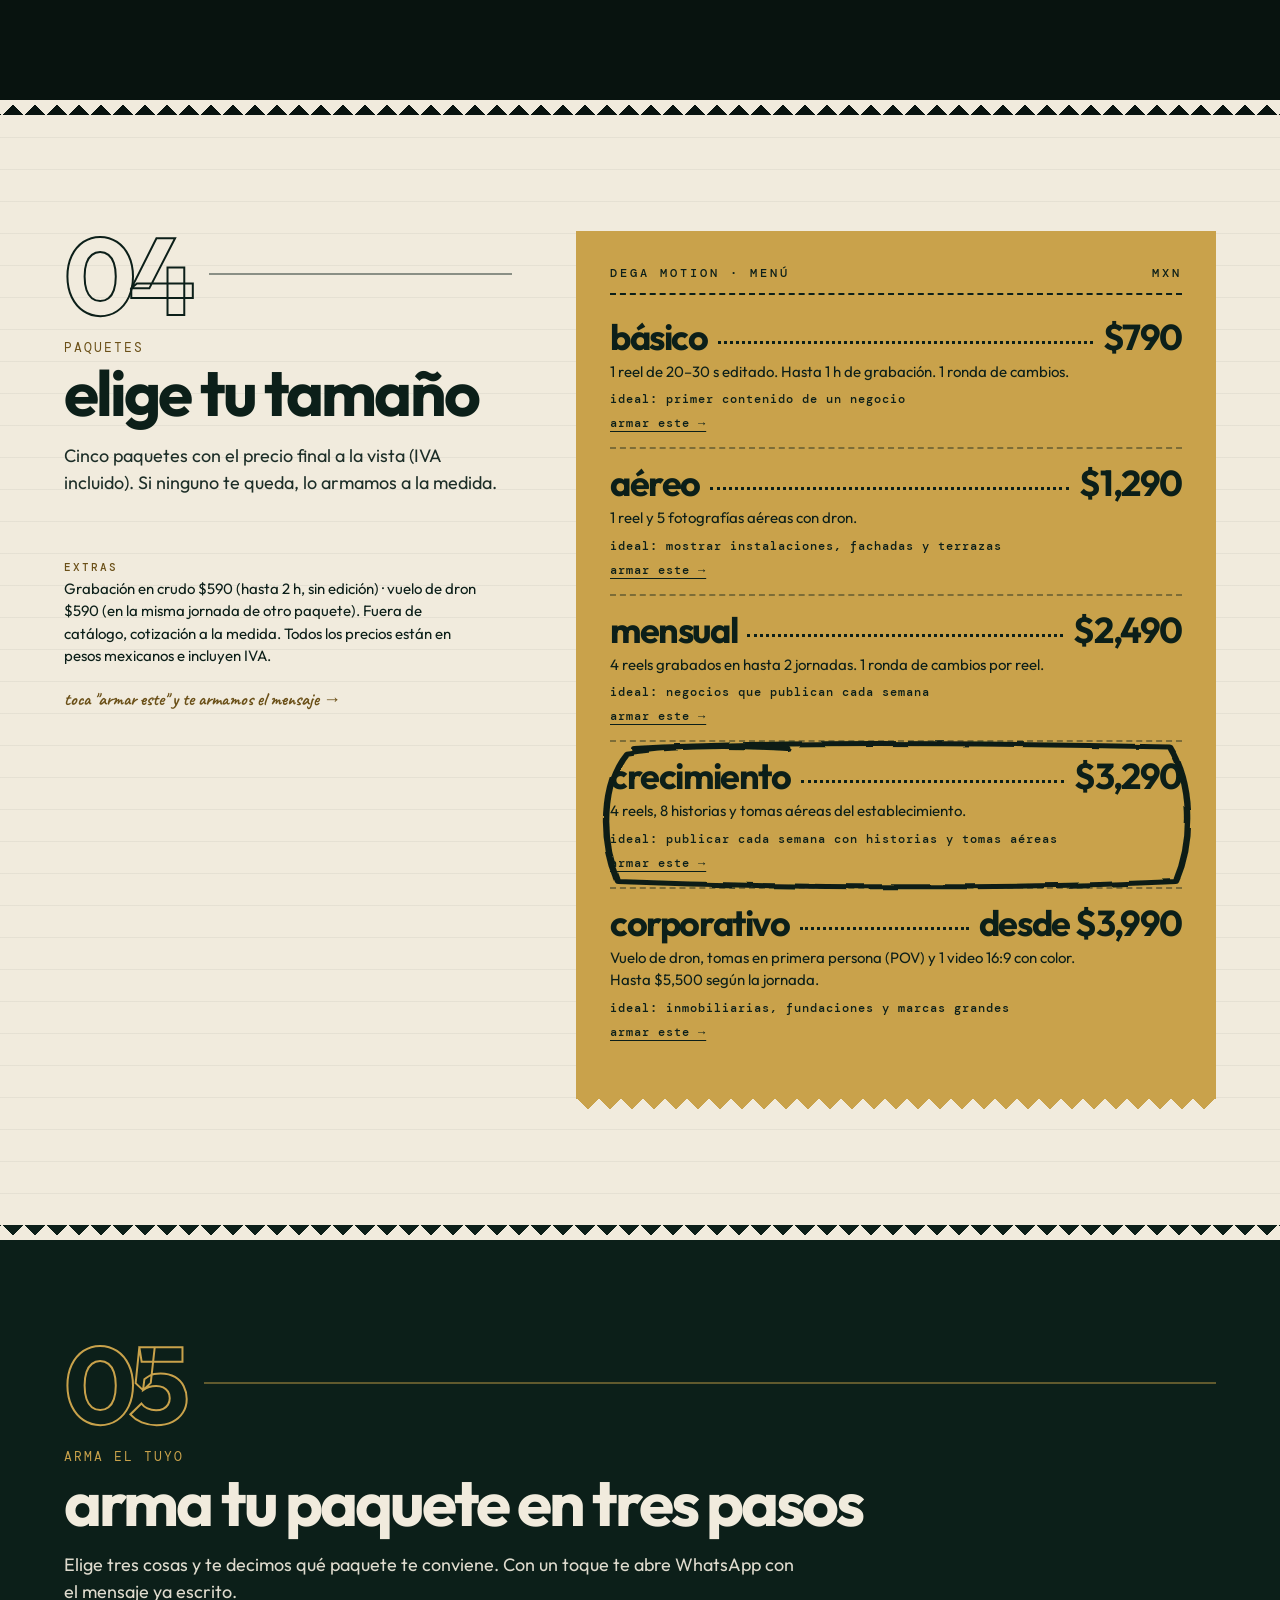
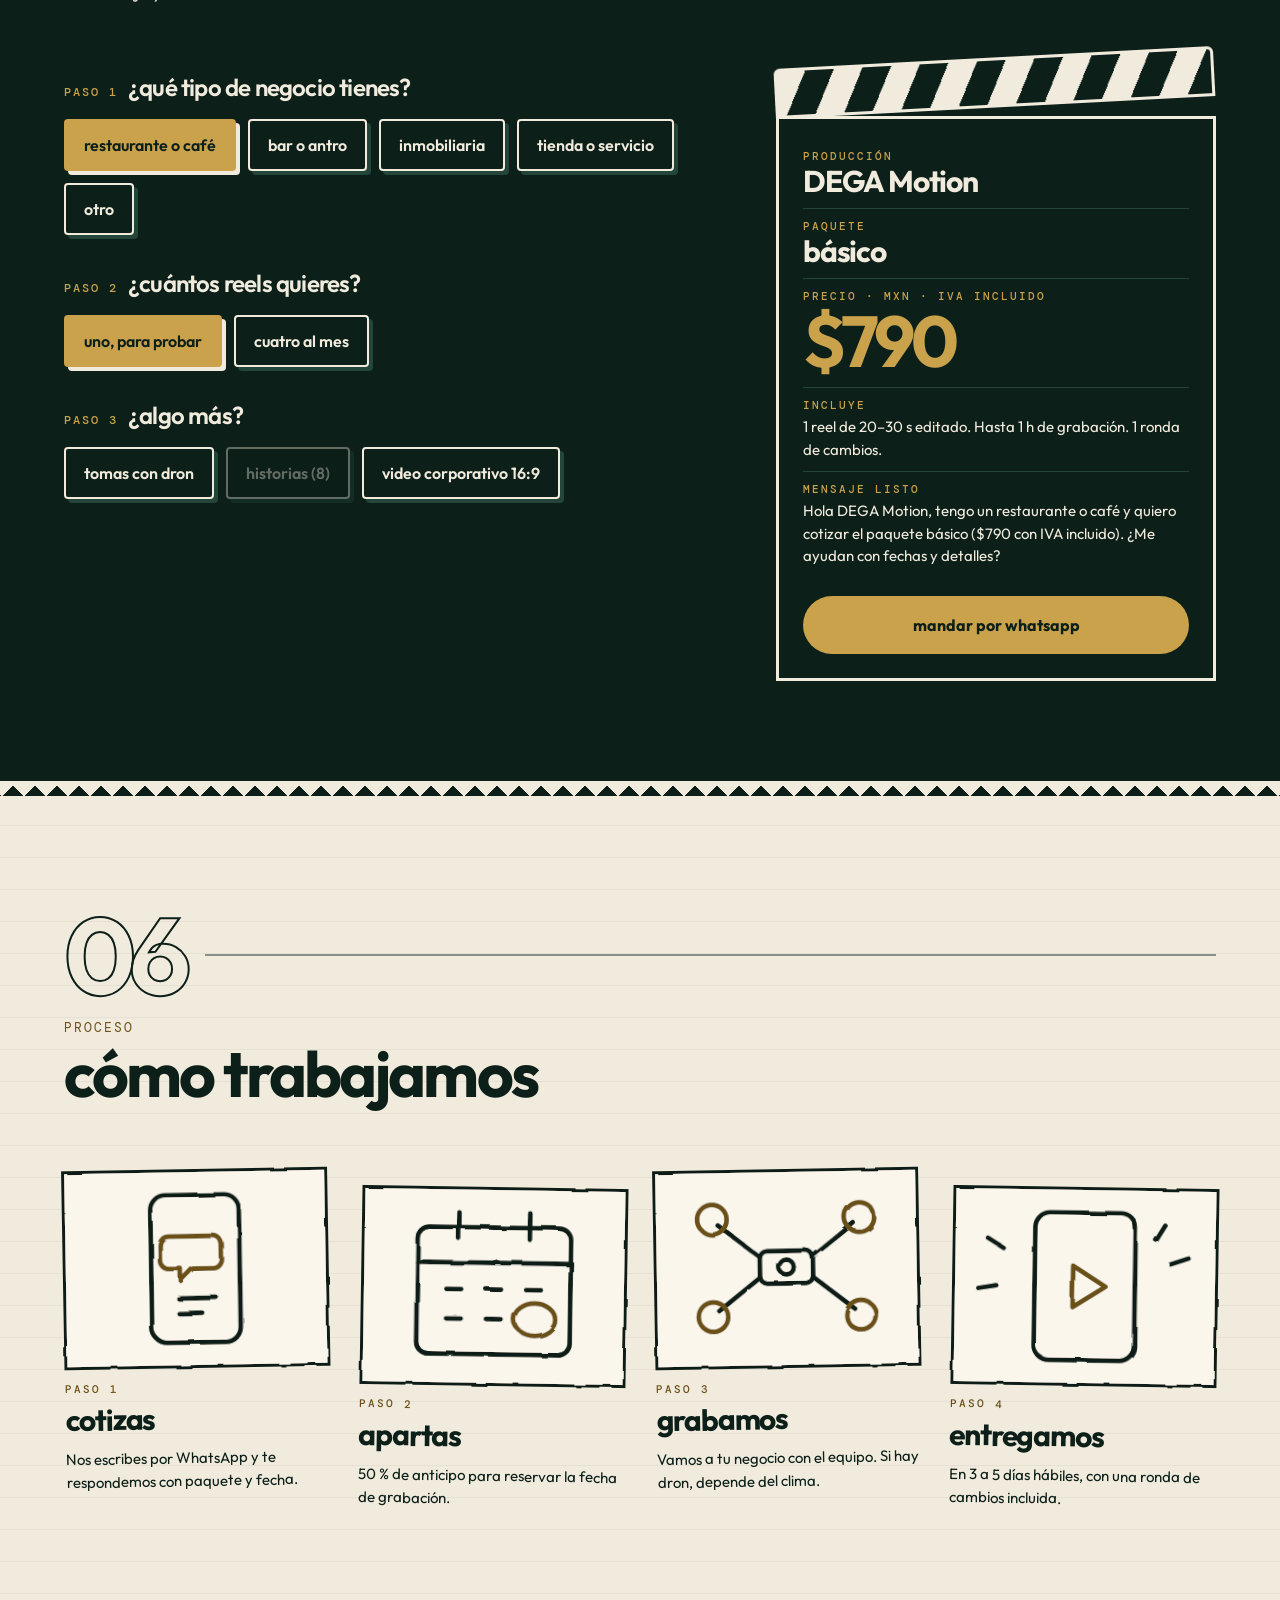
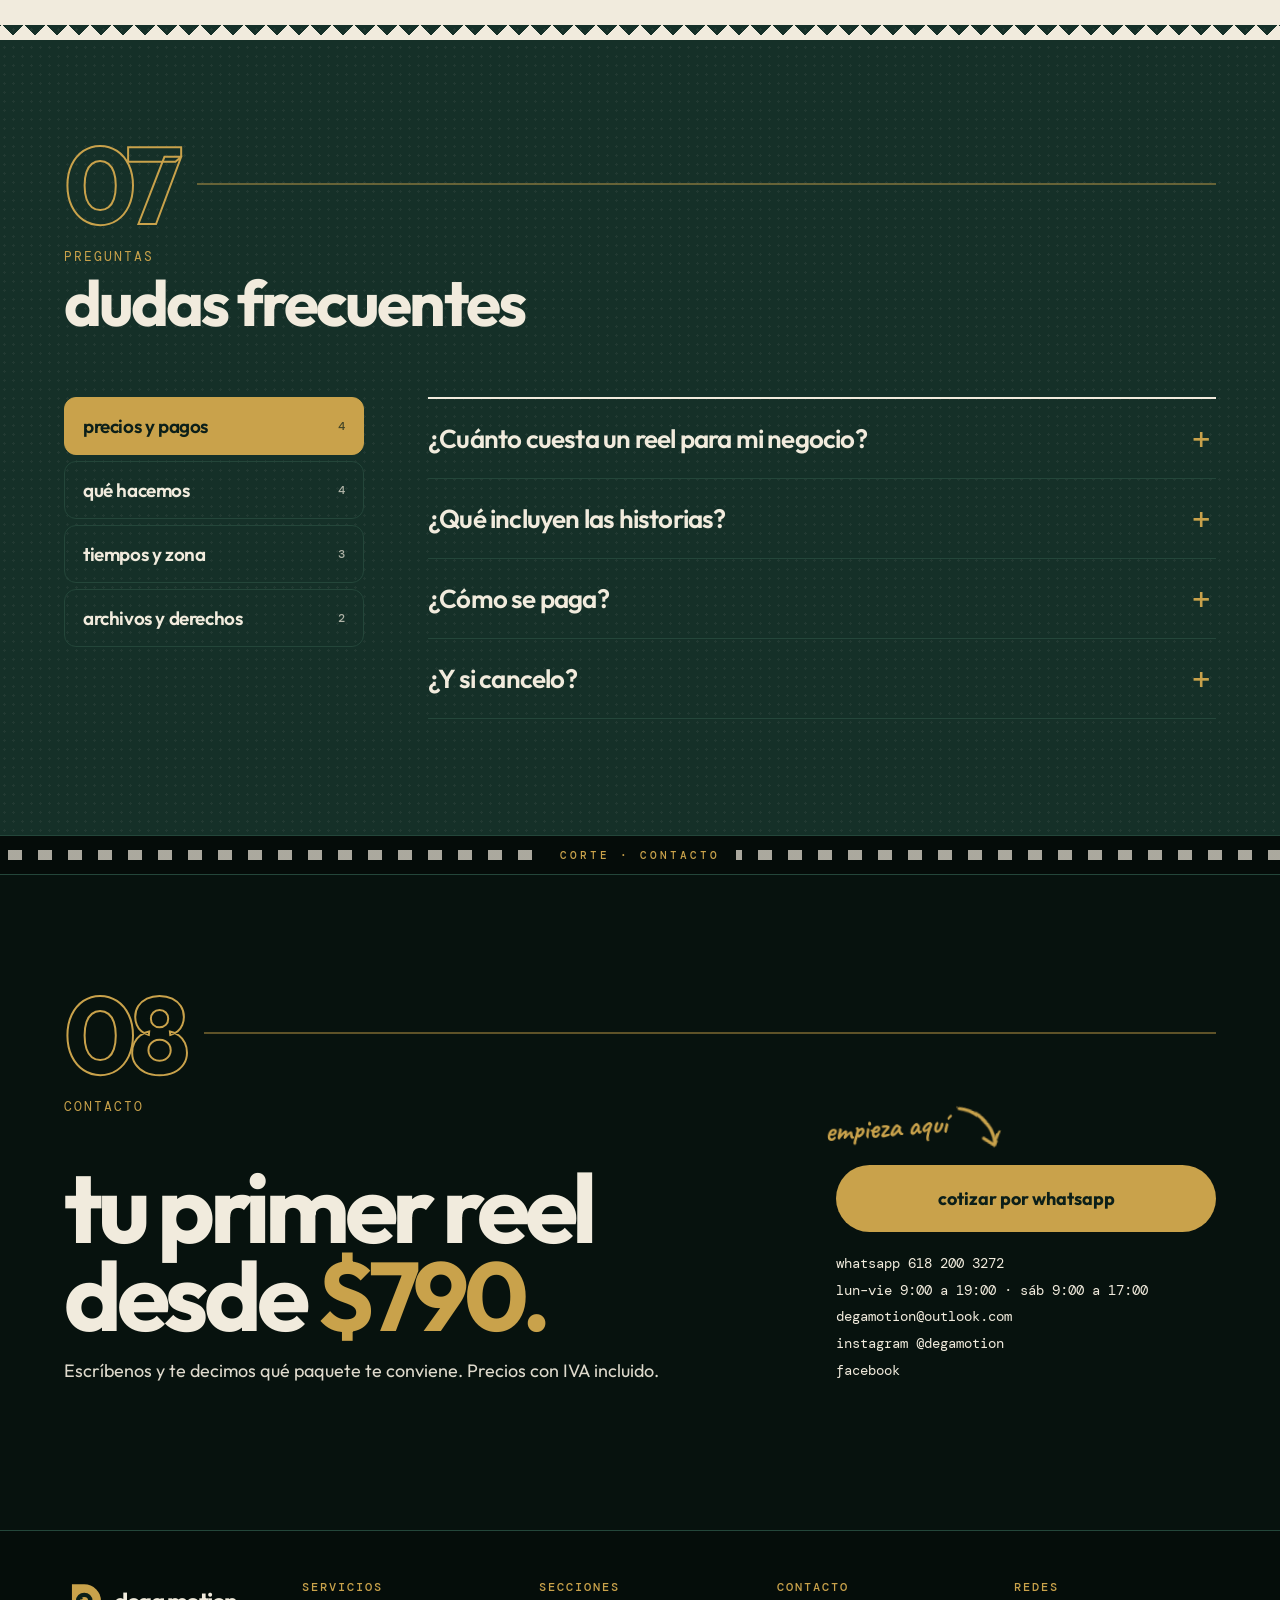
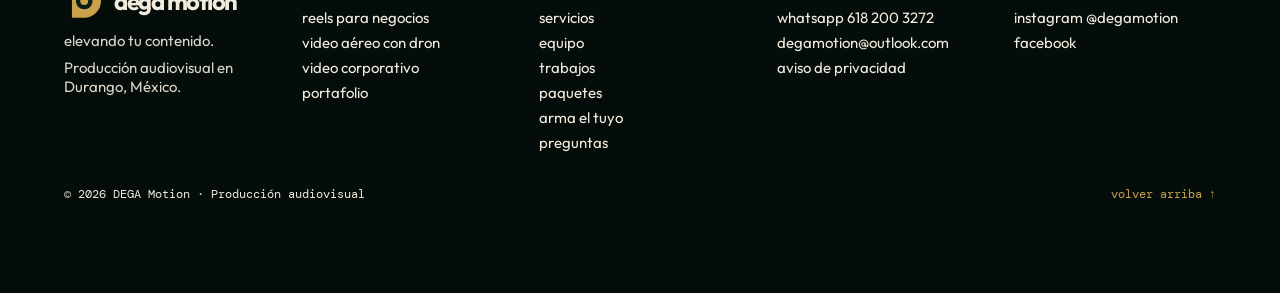
==== commit 689508d6: "Corrige tomas de dron: video vertical sin deformar (re-codificado) en home, portafolio y página de d" ====
--- a/index.html
+++ b/index.html
@@ -701,7 +701,7 @@
 .who-l{list-style:none;margin:20px 0 0;padding:0;display:flex;flex-wrap:wrap;gap:10px}
 .who-l li{border:1px solid var(--lat);color:var(--lat);border-radius:999px;padding:7px 16px;font:500 13px 'DM Mono',monospace}
 @media (max-width:820px){.who{grid-template-columns:1fr;gap:18px;margin-bottom:44px}}
-.fr.wide{flex-basis:min(540px,86vw)}.fr.wide .film .mv{height:auto;aspect-ratio:16/9}
+
 .faq{max-width:none;border-top:0;margin-top:34px}
 .faqx{display:grid;grid-template-columns:300px 1fr;gap:clamp(24px,5vw,72px);align-items:start}
 .ftabs{display:flex;flex-direction:column;gap:6px;position:sticky;top:110px}
@@ -846,7 +846,7 @@
     <article class="fr" style="--r:-1.6deg;--y:0px"><div class="film"><span class="no">12A</span><div class="mv" data-cur="ver"><svg viewBox="0 0 100 100" aria-hidden="true"><circle cx="50" cy="50" r="50" fill="#C9A24B"/><polygon points="40,28 40,72 76,50" fill="#0C1F19"/></svg><video data-slot poster="assets/home/yoyos-dia-nino.jpg" muted loop playsinline preload="none" aria-label="Reel de YoYo's Arcade"><source src="assets/home/yoyos-dia-nino.mp4" type="video/mp4"></video></div></div><div class="cap"><h3 class="hand">yoyo's arcade</h3><small>reel comercial</small></div></article>
     <article class="fr" style="--r:1.2deg;--y:34px"><div class="film"><span class="no">13A</span><div class="mv" data-cur="ver"><svg viewBox="0 0 100 100" aria-hidden="true"><circle cx="50" cy="50" r="50" fill="#C9A24B"/><polygon points="40,28 40,72 76,50" fill="#0C1F19"/></svg><video data-slot poster="assets/home/zigzag-coffee.jpg" muted loop playsinline preload="none" aria-label="Reel de ZigZag Coffee"><source src="assets/home/zigzag-coffee.mp4" type="video/mp4"></video></div></div><div class="cap"><h3 class="hand">zigzag coffee</h3><small>reel comercial</small></div></article>
     <article class="fr" style="--r:-.8deg;--y:10px"><div class="film"><span class="no">14A</span><div class="mv" data-cur="ver"><svg viewBox="0 0 100 100" aria-hidden="true"><circle cx="50" cy="50" r="50" fill="#C9A24B"/><polygon points="40,28 40,72 76,50" fill="#0C1F19"/></svg><video data-slot poster="assets/trabajo-mezcaleria-don-juan.jpg" muted loop playsinline preload="none" aria-label="Reel de Mezcalería Don Juan"><source src="assets/trabajo-mezcaleria-don-juan.mp4" type="video/mp4"></video></div></div><div class="cap"><h3 class="hand">mezcalería don juan</h3><small>reel comercial</small></div></article>
-    <article class="fr wide" style="--r:1.8deg;--y:42px"><div class="film"><span class="no">15A</span><div class="mv" data-cur="ver"><svg viewBox="0 0 100 100" aria-hidden="true"><circle cx="50" cy="50" r="50" fill="#C9A24B"/><polygon points="40,28 40,72 76,50" fill="#0C1F19"/></svg><video data-slot poster="assets/home/catedral-wide.jpg" muted loop playsinline preload="none" aria-label="Tomas aéreas con dron"><source src="assets/home/catedral-wide.mp4" type="video/mp4"></video></div></div><div class="cap"><h3 class="hand">tomas aéreas</h3><small>video con dron</small></div></article>
+    <article class="fr" style="--r:1.8deg;--y:42px"><div class="film"><span class="no">15A</span><div class="mv" data-cur="ver"><svg viewBox="0 0 100 100" aria-hidden="true"><circle cx="50" cy="50" r="50" fill="#C9A24B"/><polygon points="40,28 40,72 76,50" fill="#0C1F19"/></svg><video data-slot poster="assets/home/catedral.jpg" muted loop playsinline preload="none" aria-label="Tomas aéreas con dron"><source src="assets/home/catedral.mp4" type="video/mp4"></video></div></div><div class="cap"><h3 class="hand">tomas aéreas</h3><small>video con dron</small></div></article>
     <a class="fr next" href="#armar" style="--r:-1deg;--y:16px"><div class="film"><span class="no">16A</span><div class="mv"><span class="hand">el siguiente fotograma es tu negocio</span><span class="btn btn-lat">armar mi paquete</span></div></div><div class="cap"><small>sigues tú</small></div></a>
   </div>
   <div class="wrap" style="padding-bottom:clamp(84px,9vw,136px)"><p style="margin:0;display:flex;flex-wrap:wrap;gap:14px"><a class="btn btn-lat" href="/portafolio/">ver portafolio completo</a><a class="btn btn-line" href="https://www.instagram.com/degamotion/" target="_blank" rel="noopener">ver más en instagram</a></p></div>
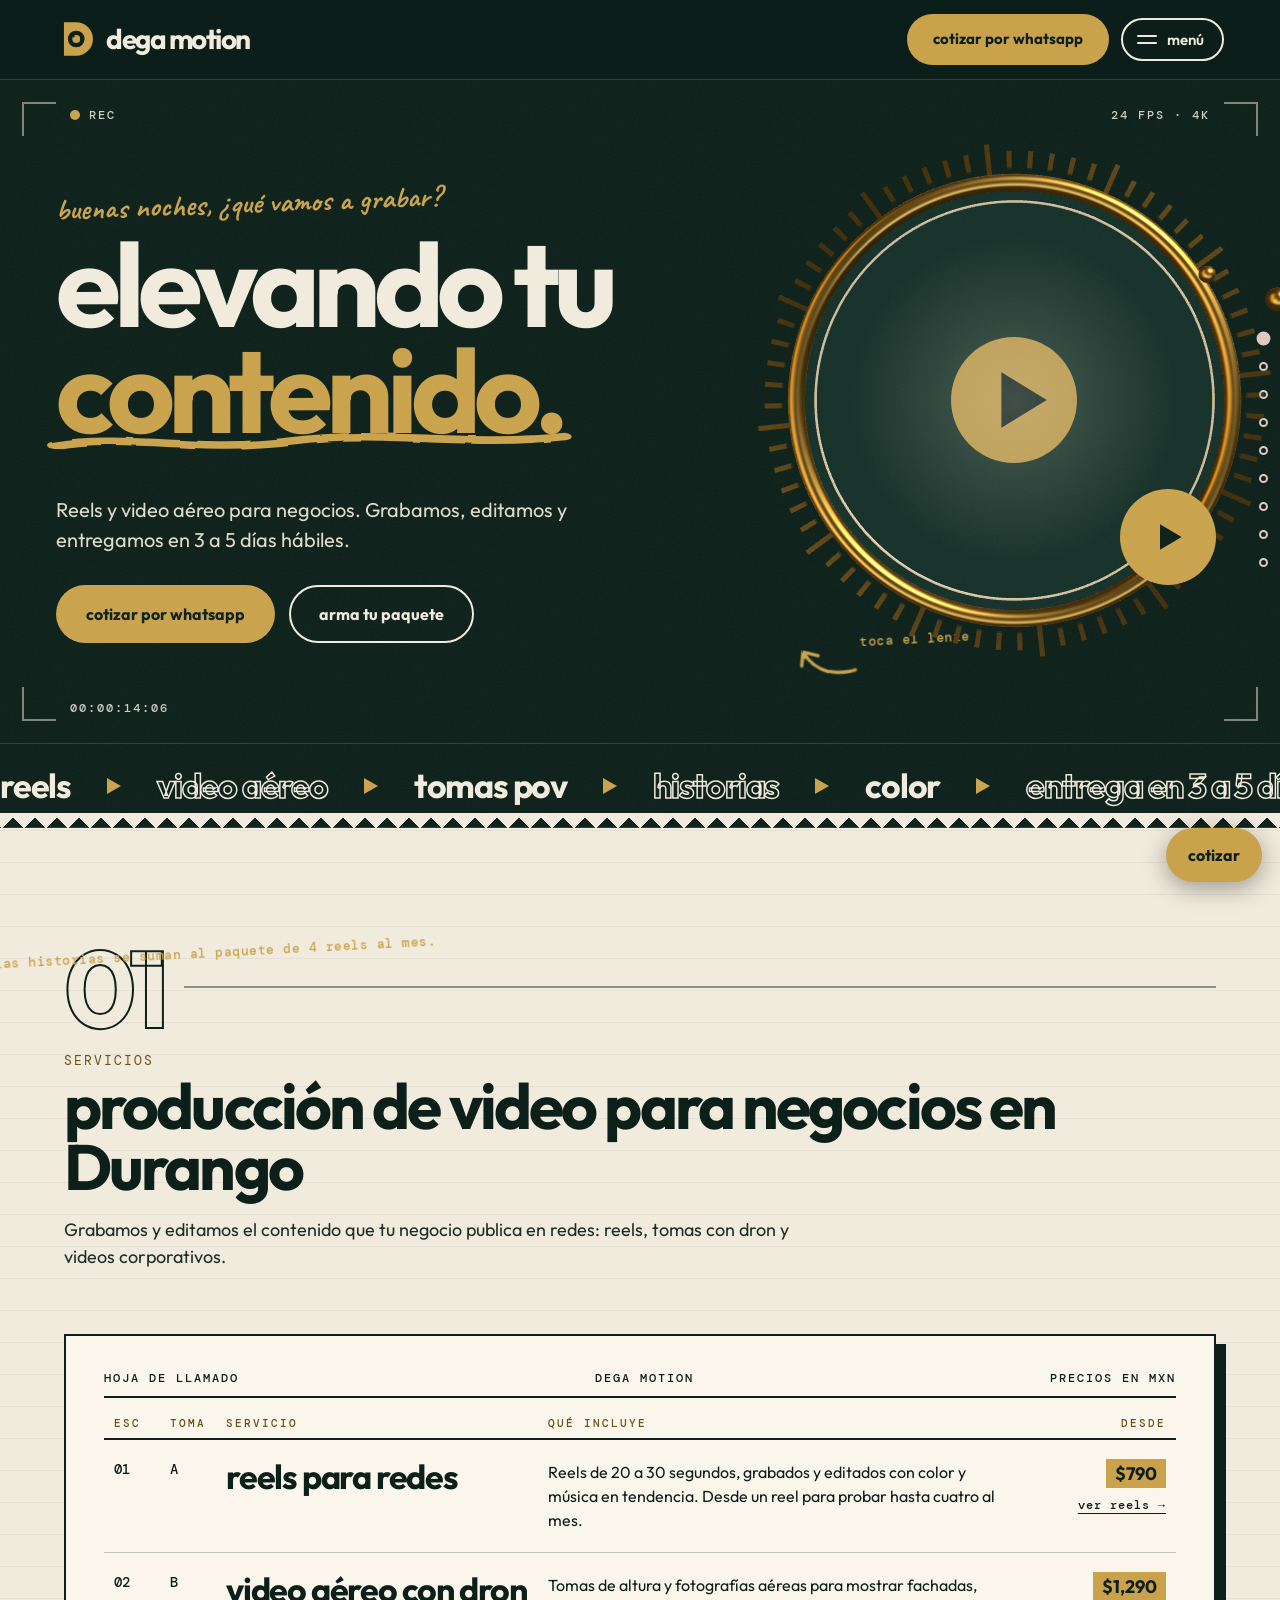
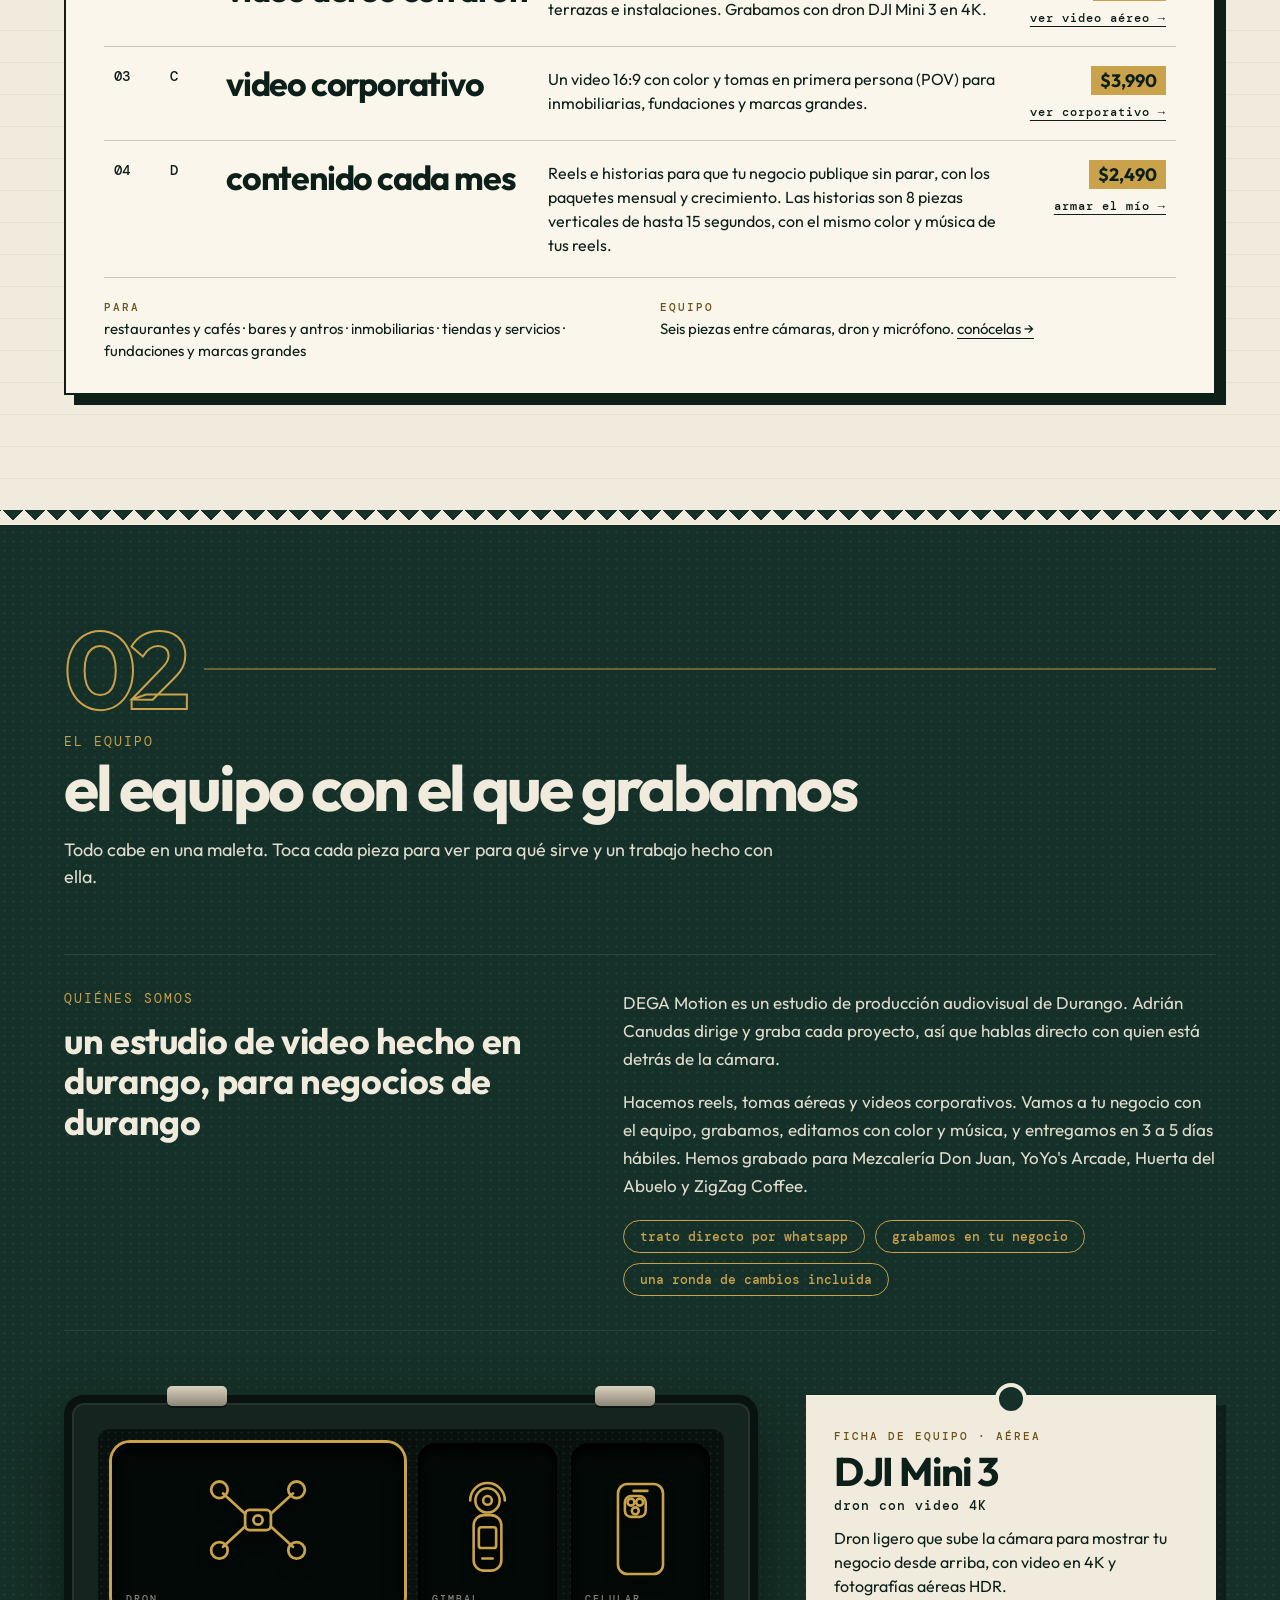
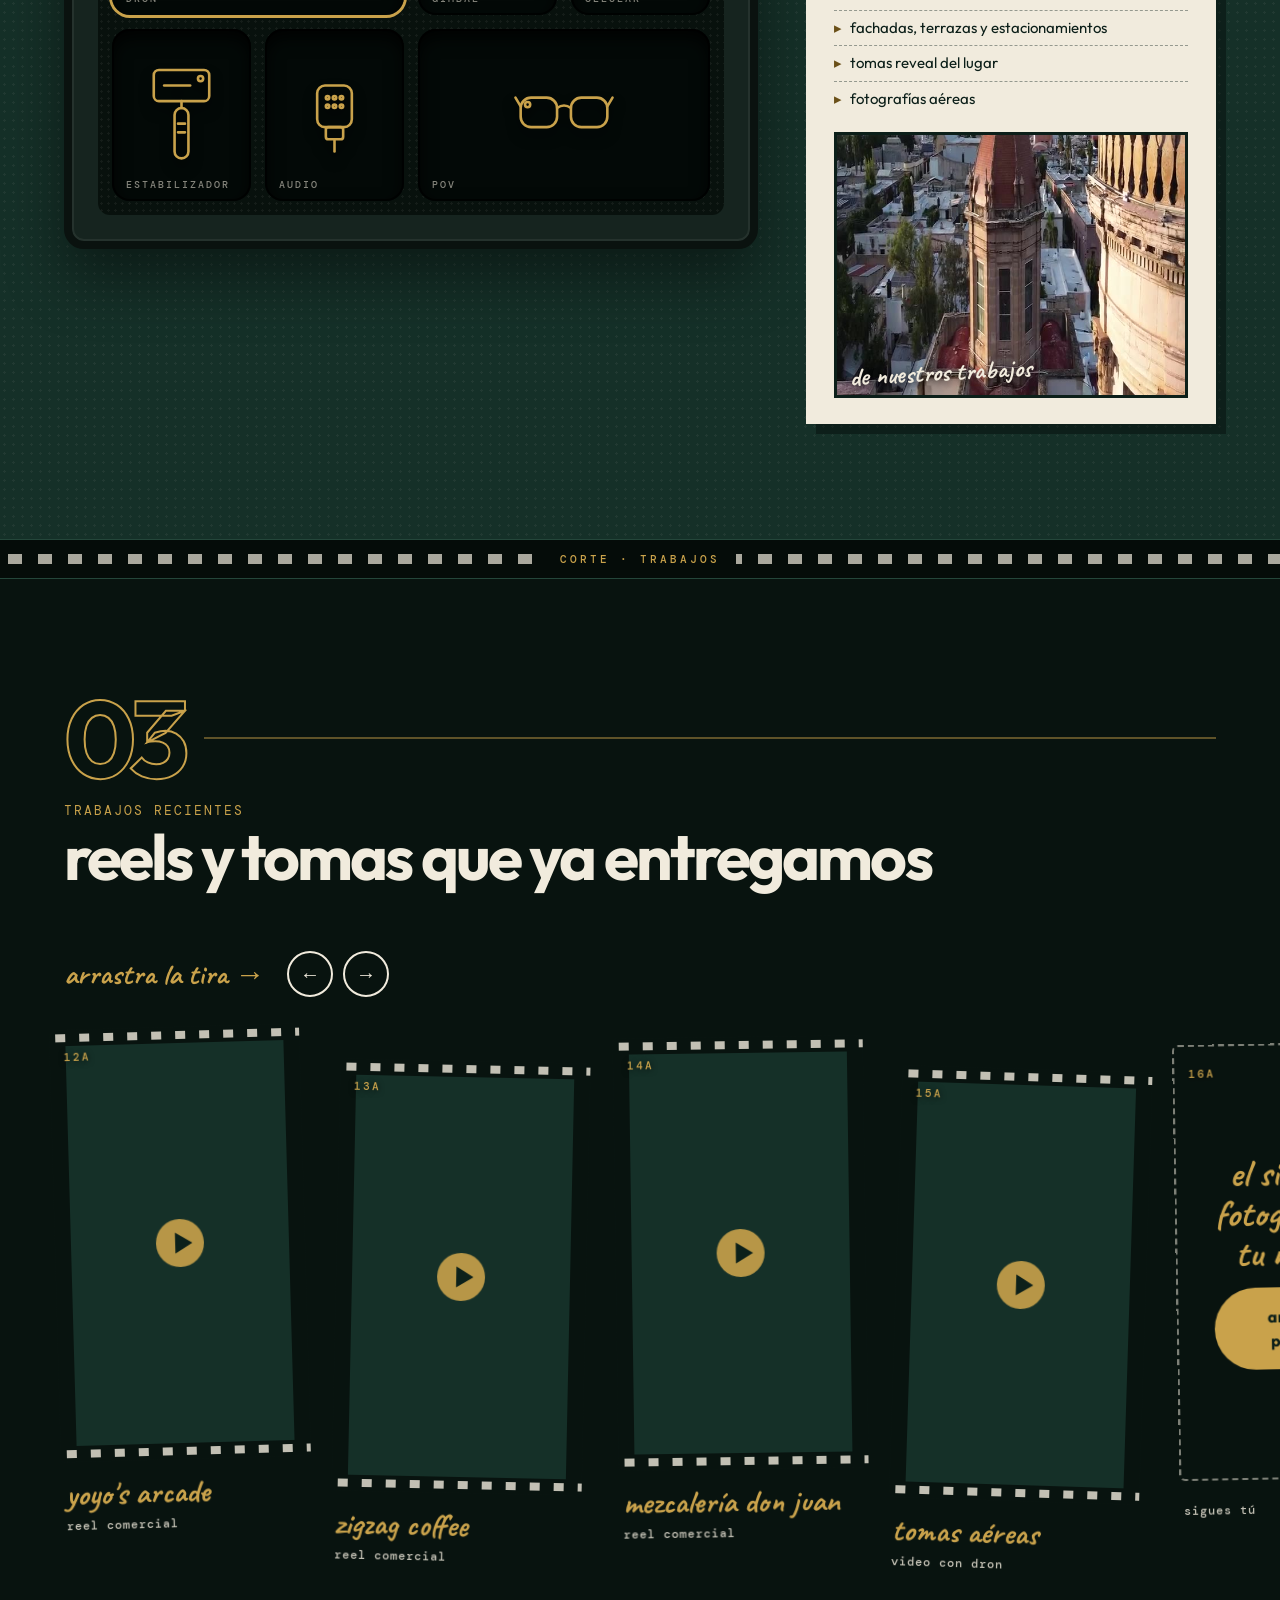
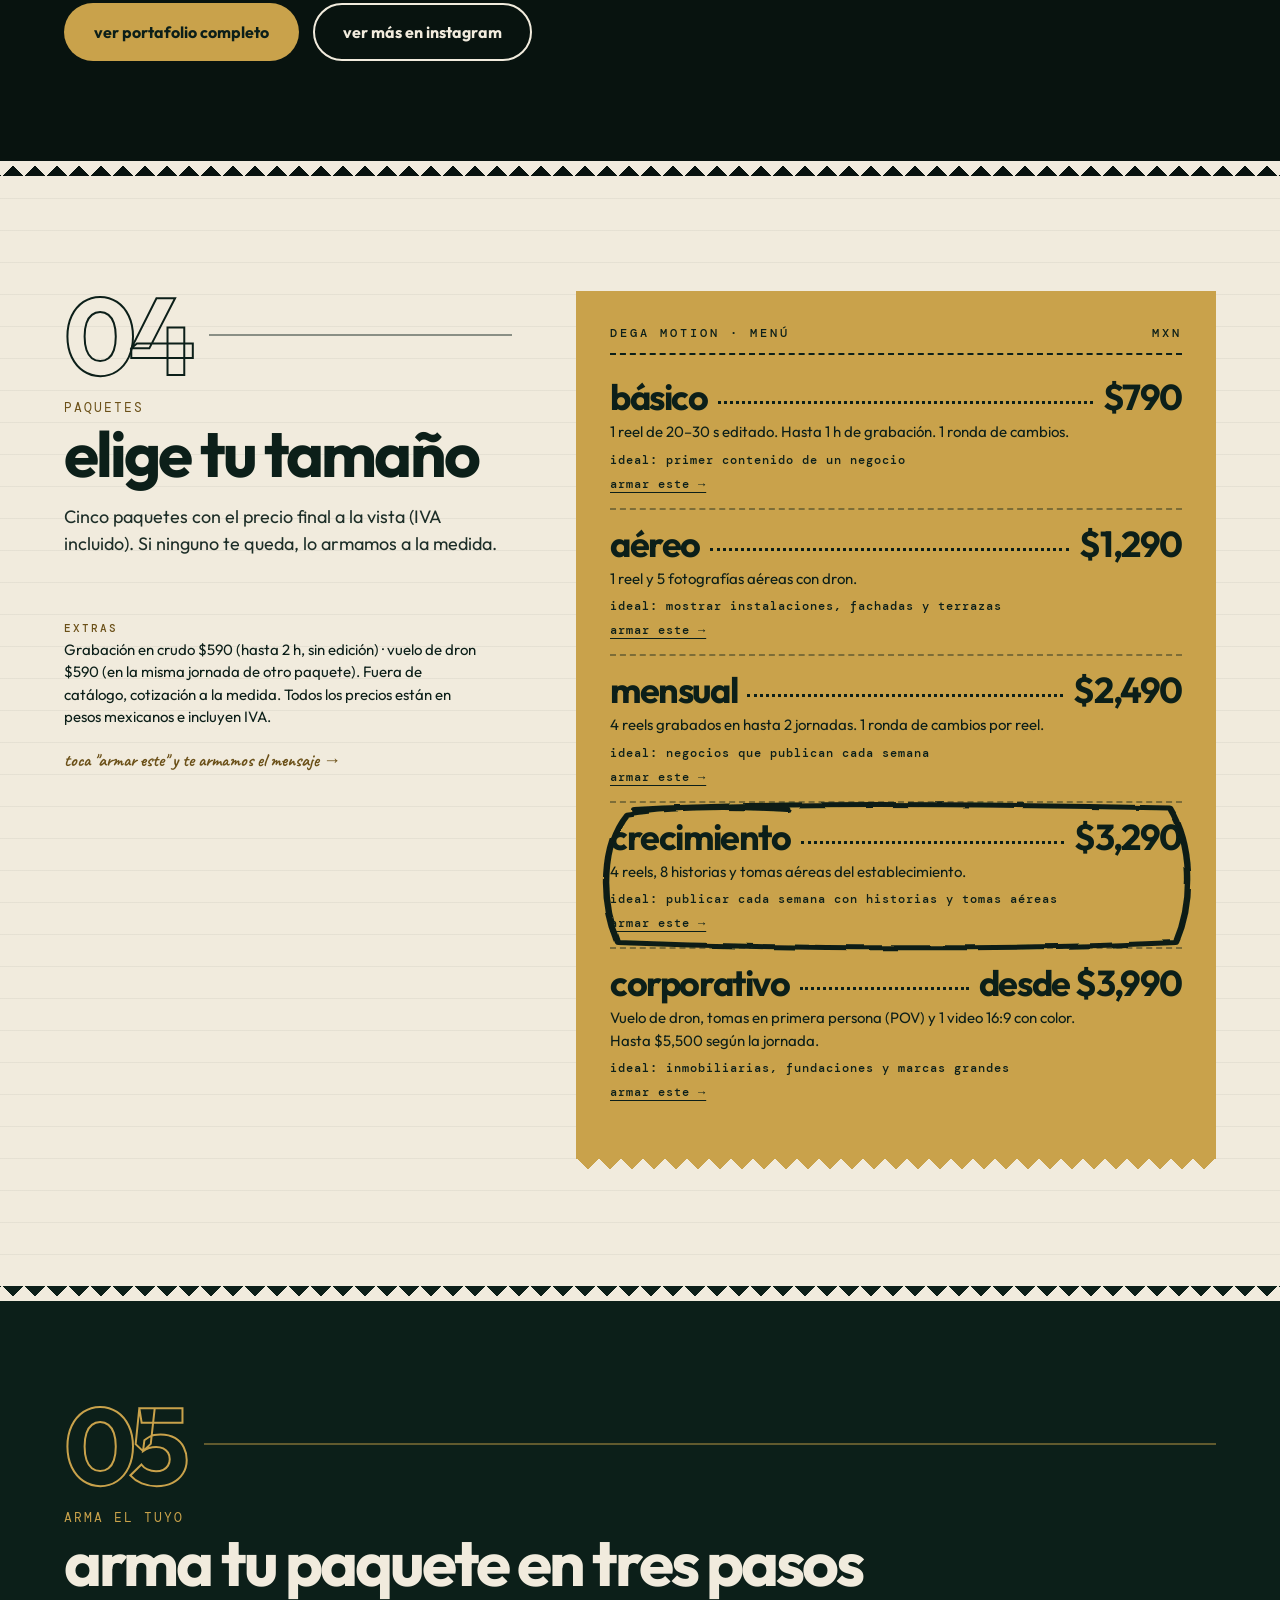
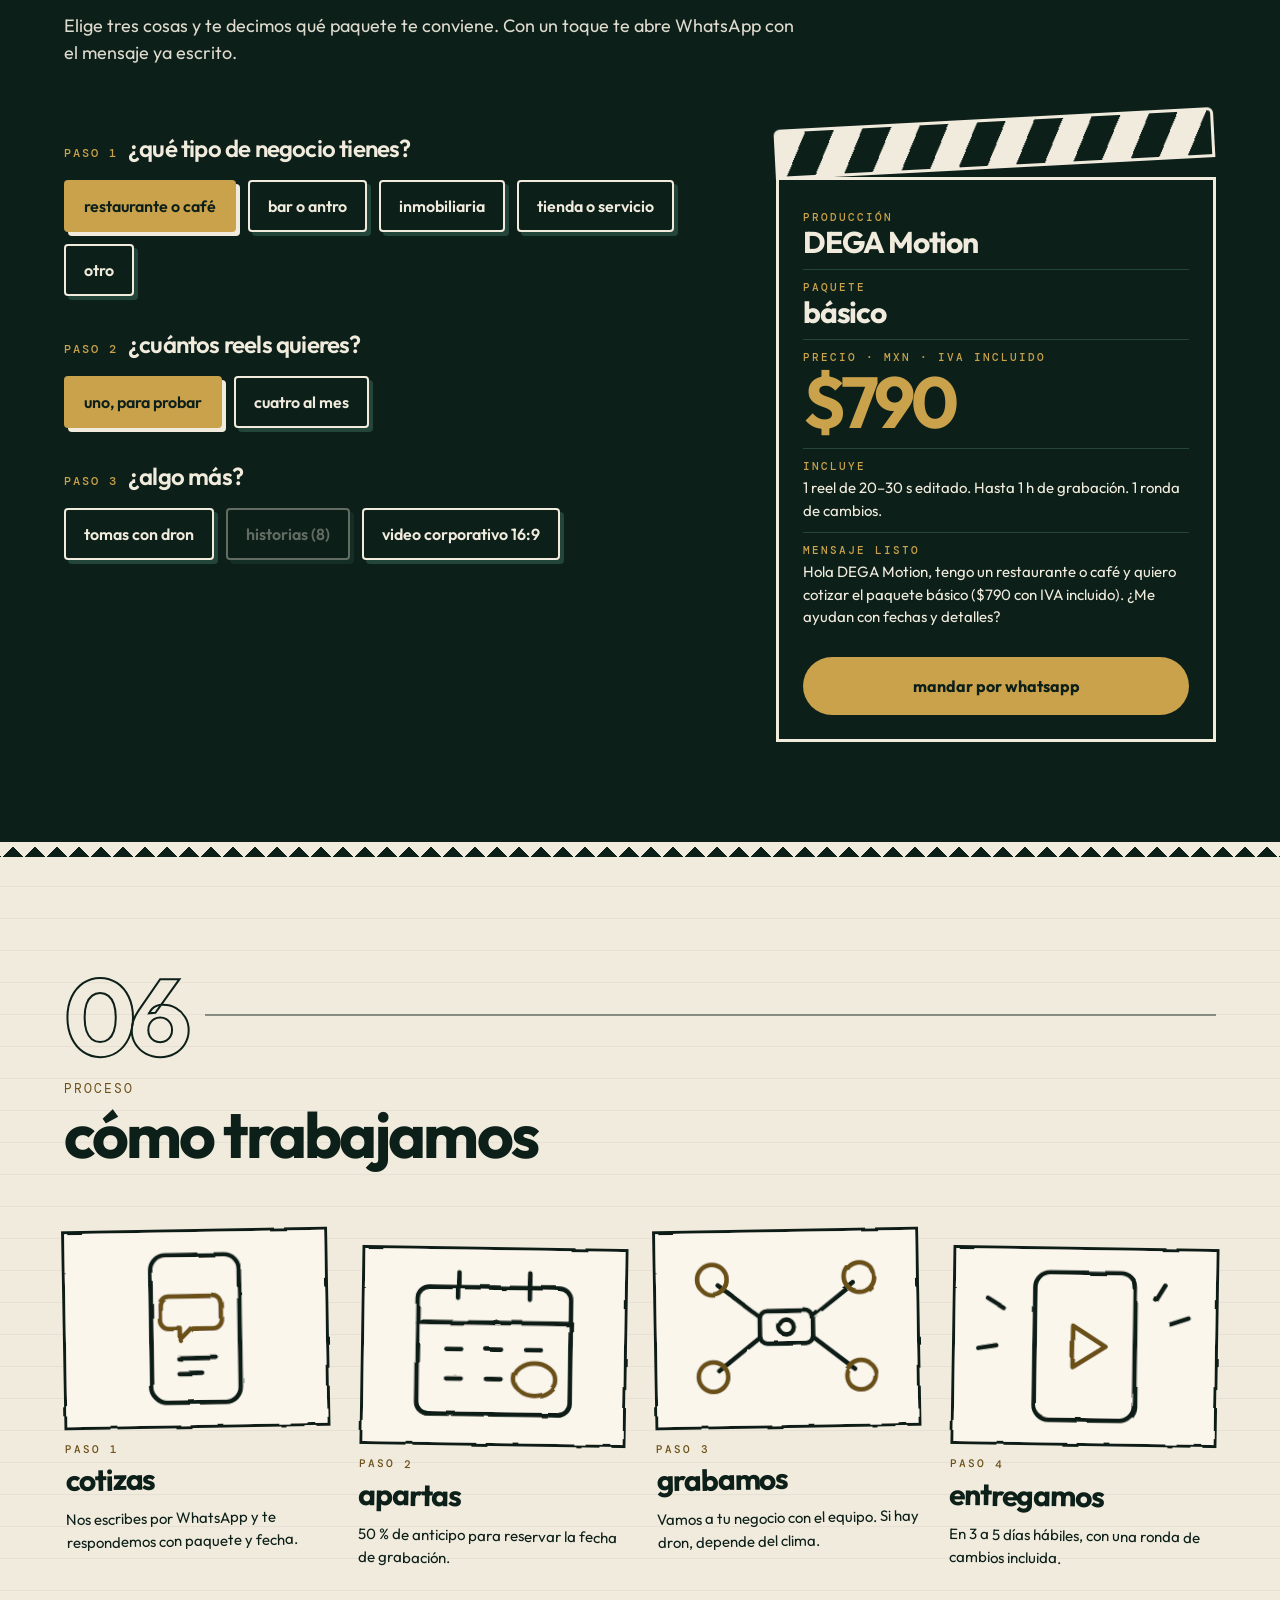
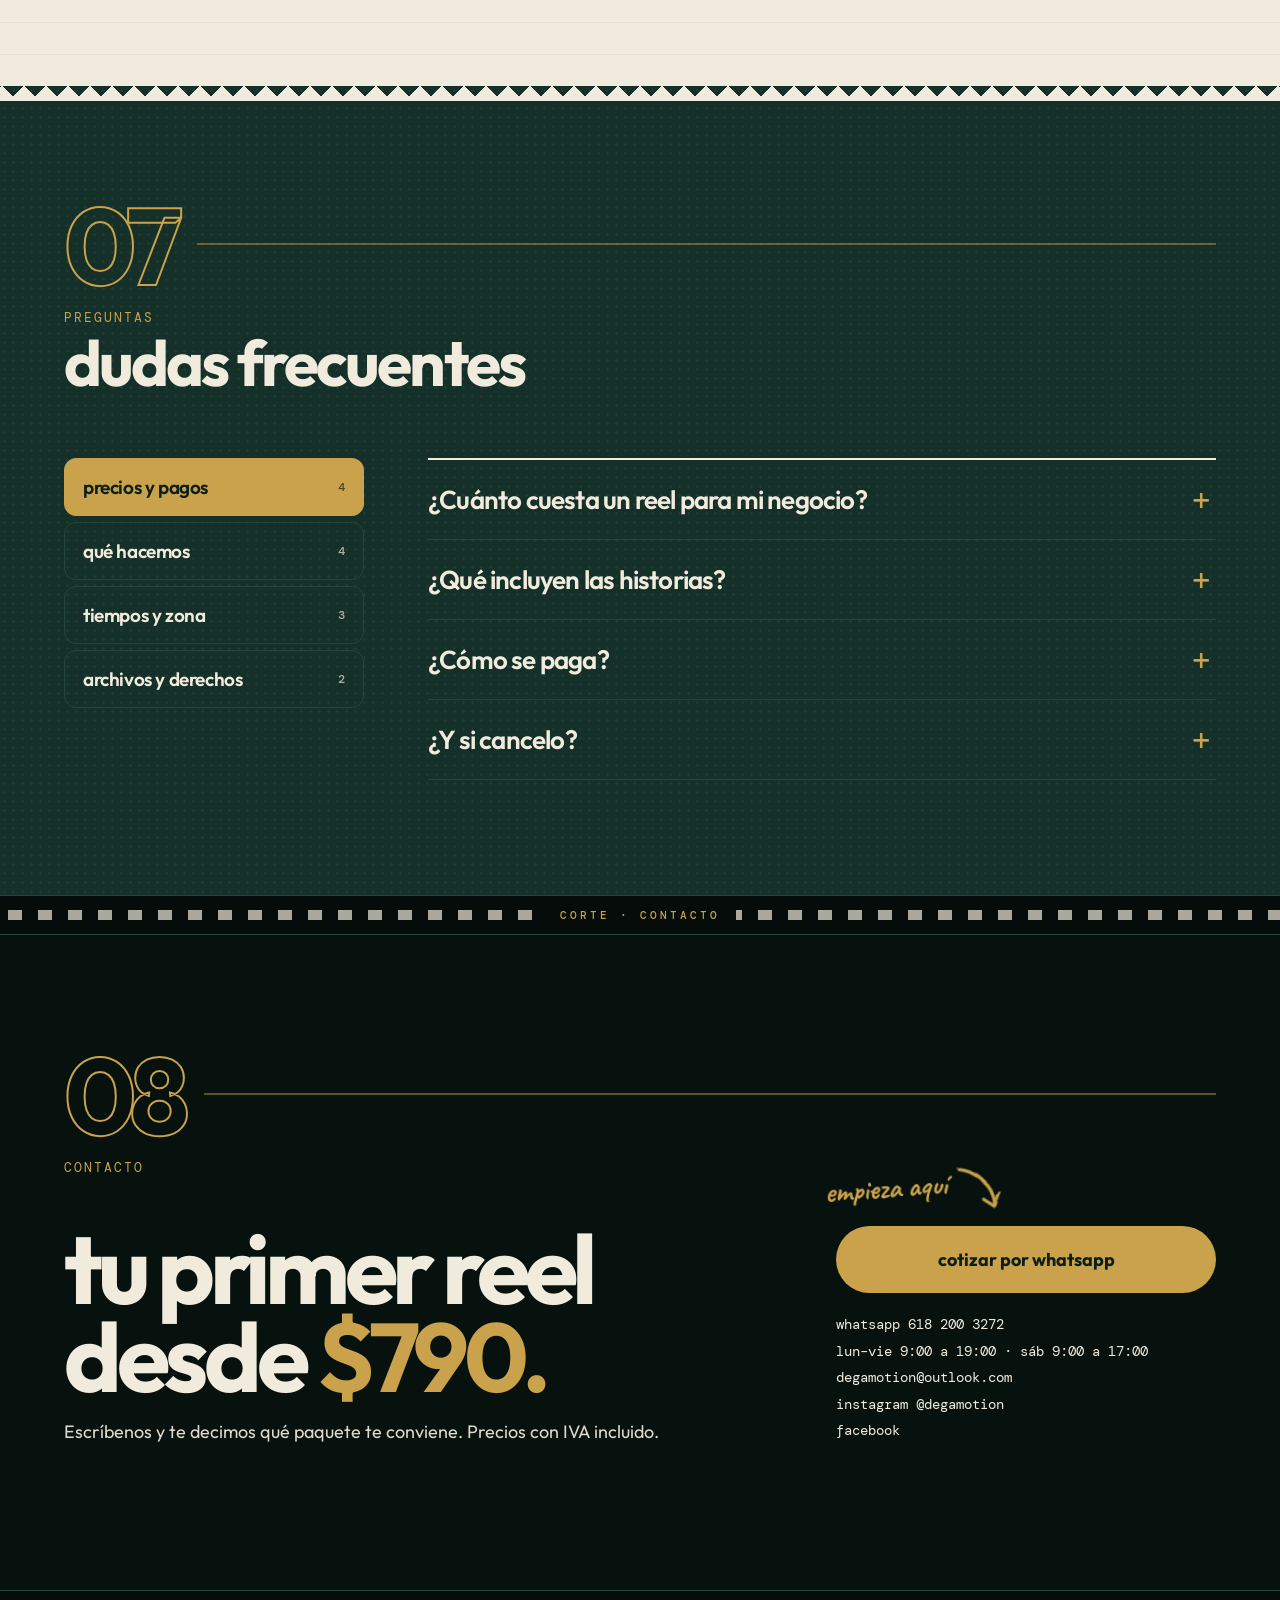
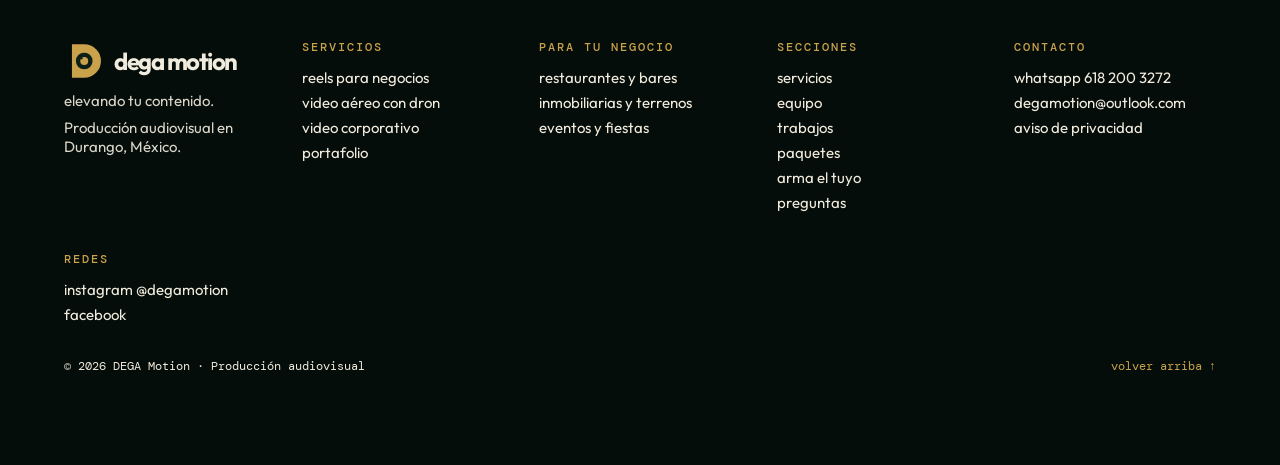
==== commit d8c01aa2: "SEO: 3 paginas por giro (restaurantes, inmobiliarias, eventos), titulo del inicio con Durango, sitem" ====
--- a/index.html
+++ b/index.html
@@ -3,8 +3,8 @@
 <head>
 <meta charset="utf-8">
 <meta name="viewport" content="width=device-width, initial-scale=1">
-<title>Reels y video aéreo para negocios | DEGA Motion</title>
-<meta name="description" content="Producción audiovisual para negocios: reels, video aéreo con dron y videos corporativos. Paquetes desde $790 MXN con IVA incluido y entrega en 3 a 5 días hábiles.">
+<title>Video para negocios en Durango: reels y dron | DEGA Motion</title>
+<meta name="description" content="Producción audiovisual en Durango: reels, video aéreo con dron y videos corporativos para negocios. Desde $790 MXN con IVA y entrega en 3 a 5 días hábiles.">
 <meta name="theme-color" content="#0C1F19">
 <meta name="robots" content="index,follow,max-image-preview:large,max-snippet:-1,max-video-preview:-1">
 <meta name="author" content="DEGA Motion">
@@ -13,7 +13,7 @@
 <link rel="apple-touch-icon" href="assets/apple-touch-icon.png">
 <link rel="manifest" href="site.webmanifest">
 <meta property="og:type" content="website">
-<meta property="og:title" content="DEGA Motion | Reels y video aéreo para negocios">
+<meta property="og:title" content="DEGA Motion | Video para negocios en Durango">
 <meta property="og:description" content="Elevando tu contenido. Reels, video aéreo con dron y videos corporativos. Paquetes desde $790 MXN con IVA incluido.">
 <meta property="og:image" content="https://degamotion.com/assets/og-v4.png">
 <meta property="og:image:width" content="1200">
@@ -23,7 +23,7 @@
 <meta property="og:locale" content="es_MX">
 <meta property="og:site_name" content="DEGA Motion">
 <meta name="twitter:card" content="summary_large_image">
-<meta name="twitter:title" content="DEGA Motion | Reels y video aéreo para negocios">
+<meta name="twitter:title" content="DEGA Motion | Video para negocios en Durango">
 <meta name="twitter:description" content="Elevando tu contenido. Paquetes desde $790 MXN, IVA incluido.">
 <meta name="twitter:image" content="https://degamotion.com/assets/og-v4.png">
 <link rel="canonical" href="https://degamotion.com/">
@@ -779,7 +779,7 @@
 
 <section id="servicios" class="paper torn">
   <div class="wrap sec">
-    <div class="sech rv"><div class="nrow"><span class="num" aria-hidden="true">01</span><span class="rule"></span></div><div class="tag">servicios</div><h2>producción de video para negocios</h2><p class="rv lead">Grabamos y editamos el contenido que tu negocio publica en redes: reels, tomas con dron y videos corporativos.</p></div>
+    <div class="sech rv"><div class="nrow"><span class="num" aria-hidden="true">01</span><span class="rule"></span></div><div class="tag">servicios</div><h2>producción de video para negocios en Durango</h2><p class="rv lead">Grabamos y editamos el contenido que tu negocio publica en redes: reels, tomas con dron y videos corporativos.</p></div>
     <div class="sheet rv">
       
       <div class="sh-top"><span>HOJA DE LLAMADO</span><span>DEGA MOTION</span><span>PRECIOS EN MXN</span></div>
@@ -967,6 +967,7 @@
     <div class="fgrid">
       <div><a class="brand" href="#inicio" style="font-size:24px;padding:0;display:flex" aria-label="DEGA Motion, inicio"><svg viewBox="0 0 100 100" aria-hidden="true"><path d="M18 12 H46 A38 38 0 0 1 46 88 H18 Z" fill="#C9A24B"/><circle cx="46" cy="50" r="19" fill="#0C1F19"/><circle cx="46" cy="50" r="9" fill="#C9A24B"/><circle cx="40" cy="44" r="2.6" fill="#0C1F19"/></svg>dega motion</a><p>elevando tu contenido.</p><p>Producción audiovisual en Durango, México.</p></div>
       <div><div class="fh">servicios</div><a href="/reels-para-negocios/">reels para negocios</a><a href="/video-aereo-con-dron/">video aéreo con dron</a><a href="/video-corporativo/">video corporativo</a><a href="/portafolio/">portafolio</a></div>
+      <div><div class="fh">para tu negocio</div><a href="/video-para-restaurantes/">restaurantes y bares</a><a href="/video-para-inmobiliarias/">inmobiliarias y terrenos</a><a href="/video-para-eventos/">eventos y fiestas</a></div>
       <div><div class="fh">secciones</div><a href="#servicios">servicios</a><a href="#equipo">equipo</a><a href="#trabajos">trabajos</a><a href="#paquetes">paquetes</a><a href="#armar">arma el tuyo</a><a href="#preguntas">preguntas</a></div>
       <div><div class="fh">contacto</div><a href="https://wa.me/526182003272?text=Hola%20DEGA%20Motion%2C%20quiero%20cotizar%20un%20proyecto" target="_blank" rel="noopener">whatsapp 618 200 3272</a><a href="mailto:degamotion@outlook.com">degamotion@outlook.com</a><a href="/aviso-de-privacidad/">aviso de privacidad</a></div>
       <div><div class="fh">redes</div><a href="https://www.instagram.com/degamotion/" target="_blank" rel="noopener">instagram @degamotion</a><a href="https://www.facebook.com/profile.php?id=61576792566848" target="_blank" rel="noopener">facebook</a></div>
